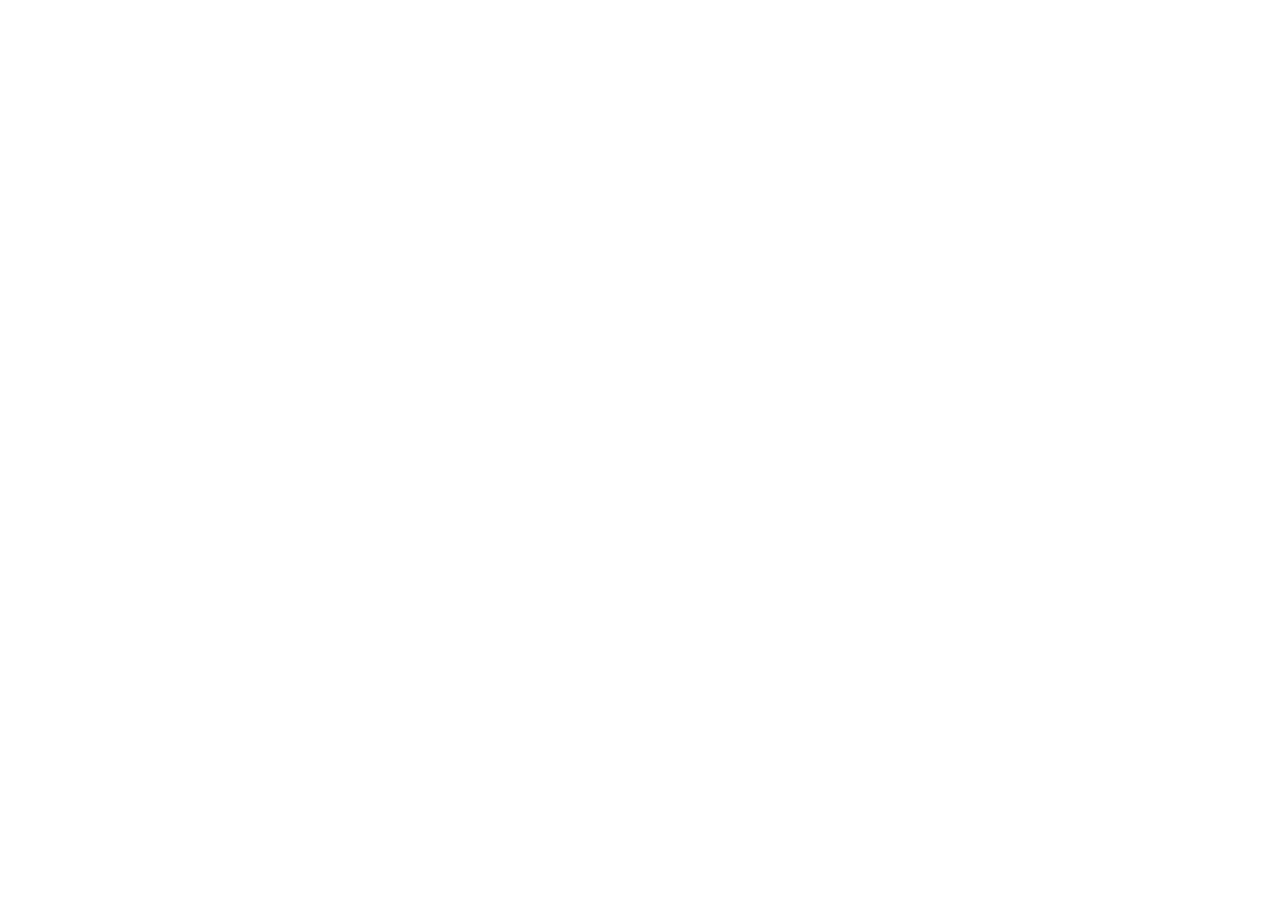
==== hackathon/intro/index.html @ 0f45e7de "Initial solar inspection application source" ====
<!doctype html><html lang="ko"><head><meta charset="utf-8"><meta name="viewport" content="width=device-width,initial-scale=1"><title>PV 점검·유지보수</title><link rel="stylesheet" href="assets/app.css"><link rel="stylesheet" href="assets/integration.css">
<script defer src="assets/data.js"></script><script defer src="assets/demo-sites.js"></script><script defer src="assets/ui.js"></script><script defer src="assets/sim.js"></script><script defer src="assets/map.js"></script><script defer src="assets/home.js"></script><script defer src="assets/drone.js"></script><script defer src="assets/panels.js"></script><script defer src="assets/schedule.js"></script><script defer src="assets/work.js"></script><script defer src="assets/sup.js"></script><script defer src="assets/app.js"></script><script defer src="assets/real.js"></script><script defer src="assets/real-map.js"></script><script defer src="assets/real-panels.js"></script><script defer src="assets/fleet.js"></script></head><body><div class="app" id="app" data-nav="full"><aside class="nav" aria-label="주 메뉴"></aside><header class="top"></header><main class="main" id="main"></main></div></body></html>
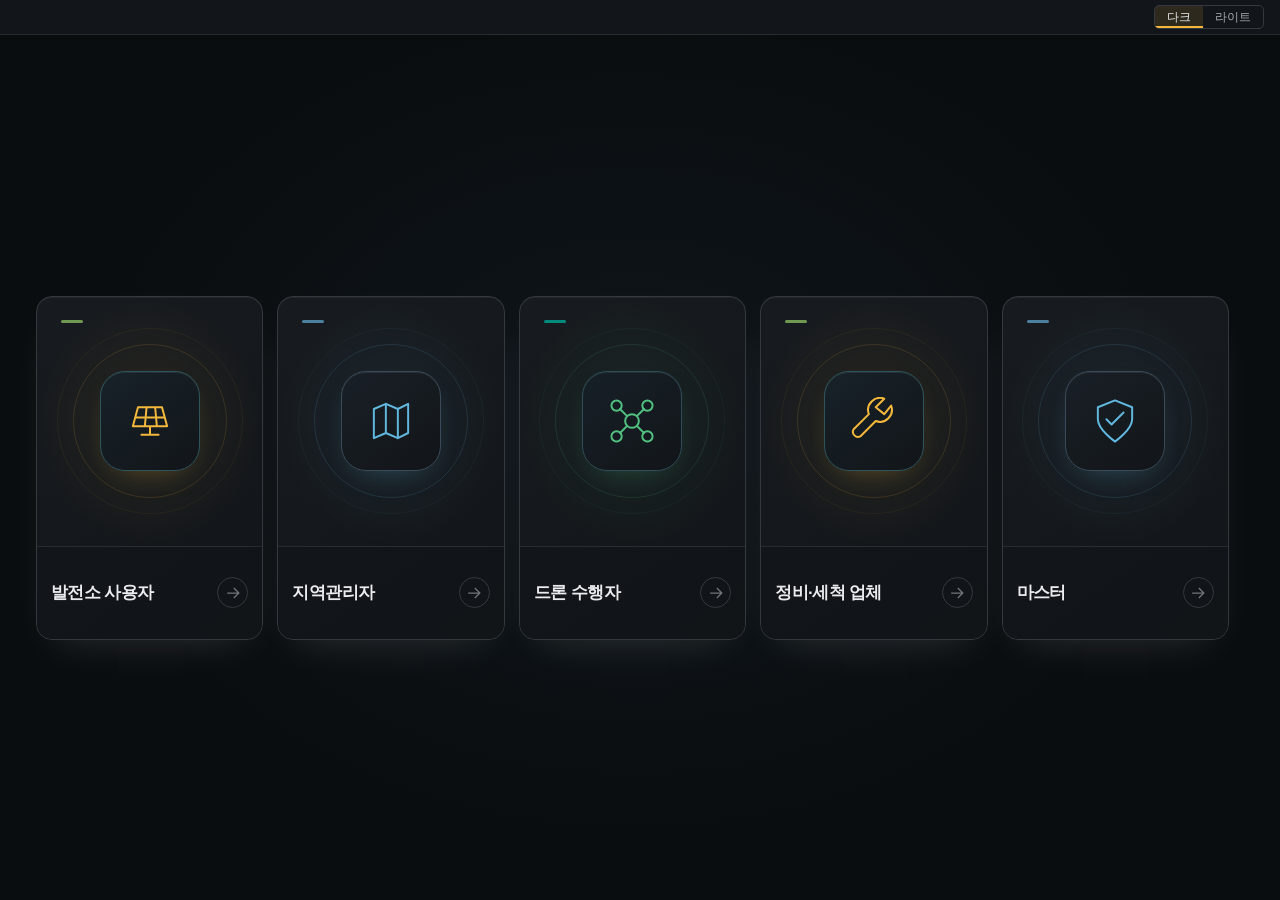
==== commit 3753f6e6: "Replace monitoring UI and implement single-site drone inspection workflow" ====
--- a/hackathon/intro/index.html
+++ b/hackathon/intro/index.html
@@ -1,2 +1,2223 @@
-<!doctype html><html lang="ko"><head><meta charset="utf-8"><meta name="viewport" content="width=device-width,initial-scale=1"><title>PV 점검·유지보수</title><link rel="stylesheet" href="assets/app.css"><link rel="stylesheet" href="assets/integration.css">
-<script defer src="assets/data.js"></script><script defer src="assets/demo-sites.js"></script><script defer src="assets/ui.js"></script><script defer src="assets/sim.js"></script><script defer src="assets/map.js"></script><script defer src="assets/home.js"></script><script defer src="assets/drone.js"></script><script defer src="assets/panels.js"></script><script defer src="assets/schedule.js"></script><script defer src="assets/work.js"></script><script defer src="assets/sup.js"></script><script defer src="assets/app.js"></script><script defer src="assets/real.js"></script><script defer src="assets/real-map.js"></script><script defer src="assets/real-panels.js"></script><script defer src="assets/fleet.js"></script></head><body><div class="app" id="app" data-nav="full"><aside class="nav" aria-label="주 메뉴"></aside><header class="top"></header><main class="main" id="main"></main></div></body></html>
+<!doctype html><html lang="ko"><head><meta charset="utf-8"><meta name="viewport" content="width=device-width,initial-scale=1"><title>AX 발전소 · 통합 발전 모니터링</title><style>:root, [data-theme="dark"] {
+  --bg: oklch(0.155 0.008 250);
+  --panel: oklch(0.195 0.009 250);
+  --panel2: oklch(0.235 0.01 250);
+  --line: oklch(0.29 0.01 250);
+  --line2: oklch(0.34 0.012 250);
+  --tx: oklch(0.94 0.004 250);
+  --tx2: oklch(0.74 0.008 250);
+  --tx3: oklch(0.56 0.01 250);
+  --solar: oklch(0.82 0.15 82);
+  --fc: oklch(0.74 0.1 230);
+  --irr: oklch(0.72 0.13 40);
+  --ok: oklch(0.73 0.14 155);
+  --warn: oklch(0.75 0.15 60);
+  --crit: oklch(0.65 0.21 25);
+  --minor: oklch(0.8 0.12 100);
+  --comm: oklch(0.68 0.13 300);
+  --sel: oklch(0.82 0.15 82 / 0.12);
+  --future: oklch(1 0 0 / 0.025);
+}
+[data-theme="light"] {
+  --bg: oklch(0.955 0.004 250);
+  --panel: oklch(0.995 0.002 250);
+  --panel2: oklch(0.955 0.005 250);
+  --line: oklch(0.9 0.006 250);
+  --line2: oklch(0.84 0.008 250);
+  --tx: oklch(0.22 0.01 250);
+  --tx2: oklch(0.42 0.012 250);
+  --tx3: oklch(0.58 0.012 250);
+  --solar: oklch(0.7 0.16 70);
+  --fc: oklch(0.56 0.12 240);
+  --irr: oklch(0.62 0.16 40);
+  --ok: oklch(0.6 0.14 155);
+  --warn: oklch(0.68 0.16 55);
+  --crit: oklch(0.57 0.21 25);
+  --minor: oklch(0.7 0.13 95);
+  --comm: oklch(0.55 0.15 300);
+  --sel: oklch(0.7 0.16 70 / 0.12);
+  --future: oklch(0 0 0 / 0.025);
+}
+* { box-sizing: border-box; margin: 0; padding: 0; }
+html, body { height: 100%; background: #000; overflow: hidden; }
+body { font-family: 'IBM Plex Sans KR', sans-serif; color: var(--tx); -webkit-font-smoothing: antialiased; }
+#root { width: 100vw; height: 100vh; position: relative; overflow: hidden; }
+.stage { width: 1920px; height: 1080px; background: var(--bg); color: var(--tx); transform-origin: center; position: absolute; left: 50%; top: 50%; display: flex; flex-direction: column; font-size: calc(13px * var(--text-scale, 1)); overflow: hidden; flex: none; }
+.num, .mono { font-family: 'IBM Plex Mono', monospace; font-variant-numeric: tabular-nums; letter-spacing: -0.01em; }
+small.u { font-size: 0.55em; color: var(--tx3); margin-left: 3px; font-family: 'IBM Plex Sans KR', sans-serif; font-weight: 500; letter-spacing: 0; }
+button { font: inherit; color: inherit; background: none; border: 0; cursor: pointer; }
+
+/* ── 상단바 ── */
+.top { height: 52px; flex: none; display: flex; align-items: center; gap: 0; padding: 0 20px; border-bottom: 1px solid var(--line); background: var(--panel); }
+.brand { display: flex; align-items: center; gap: 10px; padding-right: 22px; border-right: 1px solid var(--line); height: 100%; }
+.brand-mark { width: 22px; height: 22px; border-radius: 50%; background: var(--solar); position: relative; }
+.brand-mark::after { content: ''; position: absolute; inset: 6px; border-radius: 50%; background: var(--panel); }
+.brand b { font-size: calc(15px * var(--text-scale, 1)); font-weight: 700; letter-spacing: -0.01em; }
+.brand span { color: var(--tx3); font-size: calc(12px * var(--text-scale, 1)); }
+.nav { display: flex; height: 100%; margin-left: 8px; }
+.nav button { padding: 0 18px; height: 100%; color: var(--tx2); font-size: calc(14px * var(--text-scale, 1)); font-weight: 500; position: relative; display: flex; align-items: center; gap: 8px; }
+.nav button:hover { color: var(--tx); }
+.nav button.on { color: var(--tx); font-weight: 600; }
+.nav button.on::after { content: ''; position: absolute; left: 14px; right: 14px; bottom: -1px; height: 2px; background: var(--solar); }
+.nav .cnt { font-family: 'IBM Plex Mono', monospace; font-size: calc(11px * var(--text-scale, 1)); background: var(--crit); color: #fff; border-radius: 9px; padding: 0 6px; line-height: 17px; }
+.top-r { margin-left: auto; display: flex; align-items: center; gap: 22px; height: 100%; }
+.tstat { display: flex; flex-direction: column; line-height: 1.2; }
+.tstat label { font-size: calc(10.5px * var(--text-scale, 1)); color: var(--tx3); }
+.tstat b { font-size: calc(13px * var(--text-scale, 1)); font-weight: 600; }
+.clock { font-family: 'IBM Plex Mono', monospace; font-size: calc(22px * var(--text-scale, 1)); font-weight: 500; letter-spacing: 0; }
+.clock-d { font-size: calc(11px * var(--text-scale, 1)); color: var(--tx3); text-align: right; line-height: 1.2; }
+.live { display: flex; align-items: center; gap: 7px; font-size: calc(12px * var(--text-scale, 1)); color: var(--tx2); padding: 5px 10px; border: 1px solid var(--line); border-radius: 4px; }
+.vsep { width: 1px; align-self: stretch; background: var(--line); margin: 10px 0; }
+
+.dot { display: inline-block; width: 7px; height: 7px; border-radius: 50%; flex: none; }
+.dot.pulse { animation: pulse 1.6s infinite; }
+@keyframes pulse { 0% { box-shadow: 0 0 0 0 color-mix(in oklch, currentColor 0%, transparent), 0 0 0 0 var(--ok); } 70% { box-shadow: 0 0 0 6px transparent; } 100% { box-shadow: 0 0 0 0 transparent; } }
+
+/* ── 레이아웃 ── */
+.main { flex: 1; min-height: 0; padding: 12px; display: grid; gap: 12px; }
+.panel { background: var(--panel); border: 1px solid var(--line); border-radius: 6px; display: flex; flex-direction: column; min-height: 0; min-width: 0; }
+.ph { display: flex; align-items: center; gap: 10px; height: 38px; padding: 0 14px; border-bottom: 1px solid var(--line); flex: none; }
+.ph h3 { font-size: calc(13.5px * var(--text-scale, 1)); font-weight: 600; letter-spacing: -0.01em; white-space: nowrap; }
+.ph-sub { font-size: calc(11.5px * var(--text-scale, 1)); color: var(--tx3); white-space: nowrap; }
+.ph-r { margin-left: auto; display: flex; align-items: center; gap: 10px; font-size: calc(12px * var(--text-scale, 1)); color: var(--tx2); }
+.pb { flex: 1; min-height: 0; padding: 12px 14px; position: relative; }
+
+/* ── KPI ── */
+.kpis { display: grid; grid-template-columns: 1.55fr 1.3fr 1fr 1fr 1.25fr 1.25fr 1fr; background: var(--panel); border: 1px solid var(--line); border-radius: 6px; }
+.kpi { padding: 14px 18px 13px; border-right: 1px solid var(--line); display: flex; flex-direction: column; gap: 4px; min-width: 0; }
+.kpi:last-child { border-right: 0; }
+.kpi > label { font-size: calc(12px * var(--text-scale, 1)); color: var(--tx2); display: flex; align-items: center; gap: 6px; }
+.kpi > label em { font-style: normal; color: var(--tx3); font-size: calc(11px * var(--text-scale, 1)); margin-left: auto; }
+.kv { font-family: 'IBM Plex Mono', monospace; font-size: calc(30px * var(--text-scale, 1)); font-weight: 500; line-height: 1.15; letter-spacing: -0.02em; white-space: nowrap; }
+.kv.xl { font-size: calc(42px * var(--text-scale, 1)); color: var(--solar); }
+.kv small.u { font-size: calc(14px * var(--text-scale, 1)); }
+.ksub { font-size: calc(11.5px * var(--text-scale, 1)); color: var(--tx3); display: flex; gap: 12px; white-space: nowrap; }
+.ksub b { color: var(--tx2); font-weight: 500; font-family: 'IBM Plex Mono', monospace; }
+.up { color: var(--ok) !important; } .dn { color: var(--crit) !important; }
+.bar { background: var(--panel2); border-radius: 2px; overflow: hidden; width: 100%; }
+.bar i { display: block; height: 100%; border-radius: 2px; transition: width .6s; }
+.trio { display: grid; grid-template-columns: repeat(3, 1fr); gap: 10px; margin-top: 2px; }
+.trio div { display: flex; flex-direction: column; }
+.trio label { font-size: calc(11px * var(--text-scale, 1)); color: var(--tx3); }
+.trio b { font-family: 'IBM Plex Mono', monospace; font-size: calc(21px * var(--text-scale, 1)); font-weight: 500; }
+.trio b small { font-size: calc(11px * var(--text-scale, 1)); color: var(--tx3); margin-left: 2px; font-weight: 400; }
+
+/* ── 차트 ── */
+.chart { position: relative; width: 100%; height: 100%; }
+.chart svg { display: block; }
+.grid { stroke: var(--line); stroke-width: 1; stroke-dasharray: 2 3; }
+.axis { stroke: var(--line2); }
+.axl { fill: var(--tx3); font-size: calc(10.5px * var(--text-scale, 1)); font-family: 'IBM Plex Mono', monospace; }
+.future { fill: var(--future); }
+.nowline { stroke: var(--tx2); stroke-width: 1; stroke-dasharray: 3 2; }
+.nowtag { fill: var(--tx); rx: 2; }
+.nowtx { fill: var(--bg); font-size: calc(10px * var(--text-scale, 1)); font-family: 'IBM Plex Mono', monospace; font-weight: 600; }
+.cross { stroke: var(--tx3); stroke-width: 1; }
+.tip { position: absolute; pointer-events: none; background: var(--panel2); border: 1px solid var(--line2); border-radius: 4px; padding: 7px 10px; min-width: 160px; font-size: calc(11.5px * var(--text-scale, 1)); z-index: 5; box-shadow: 0 6px 18px oklch(0 0 0 / .25); }
+.tip-t { font-family: 'IBM Plex Mono', monospace; color: var(--tx2); margin-bottom: 4px; }
+.tip-r { display: flex; align-items: center; gap: 6px; line-height: 1.6; color: var(--tx2); }
+.tip-r i { width: 8px; height: 3px; border-radius: 1px; }
+.tip-r b { margin-left: auto; color: var(--tx); font-family: 'IBM Plex Mono', monospace; font-weight: 500; padding-left: 12px; }
+.legend { display: flex; gap: 14px; font-size: calc(11.5px * var(--text-scale, 1)); color: var(--tx2); }
+.legend span { display: flex; align-items: center; gap: 6px; white-space: nowrap; }
+.legend i { width: 12px; height: 3px; border-radius: 1px; border-top: 0 solid; }
+.legend i.dash { height: 0; border-top: 2px dashed; }
+.spark { display: block; }
+
+/* ── 테이블 ── */
+table.t { width: 100%; border-collapse: collapse; font-size: calc(12.5px * var(--text-scale, 1)); }
+.t th { text-align: left; font-weight: 500; color: var(--tx3); font-size: calc(11.5px * var(--text-scale, 1)); padding: 0 10px 8px; white-space: nowrap; border-bottom: 1px solid var(--line); position: sticky; top: 0; background: var(--panel); z-index: 1; }
+.t th.r, .t td.r { text-align: right; }
+.t td { padding: 0 10px; height: 38px; border-bottom: 1px solid var(--line); white-space: nowrap; }
+.t tbody tr { cursor: pointer; }
+.t tbody tr:hover td { background: var(--panel2); }
+.t tbody tr.sel td { background: var(--sel); }
+.t td.num, .t td .num { font-family: 'IBM Plex Mono', monospace; }
+.t th:first-child, .t td:first-child { padding-left: 0; }
+.t th:last-child, .t td:last-child { padding-right: 0; }
+.tag { display: inline-flex; align-items: center; gap: 6px; font-size: calc(12px * var(--text-scale, 1)); color: var(--c); font-weight: 500; }
+.sev { display: inline-block; font-size: calc(11px * var(--text-scale, 1)); font-weight: 600; padding: 1px 7px; border-radius: 3px; color: var(--c); background: color-mix(in oklch, var(--c) 16%, transparent); border: 1px solid color-mix(in oklch, var(--c) 40%, transparent); line-height: 16px; }
+.mini { font-size: calc(11px * var(--text-scale, 1)); color: var(--tx3); }
+.scroll { overflow: auto; }
+.scroll::-webkit-scrollbar { width: 8px; height: 8px; }
+.scroll::-webkit-scrollbar-thumb { background: var(--line2); border-radius: 4px; }
+.scroll::-webkit-scrollbar-track { background: transparent; }
+
+/* 인버터 매트릭스 */
+.invgrid { display: flex; flex-direction: column; gap: 9px; }
+.invrow { display: grid; grid-template-columns: 96px 1fr; align-items: center; gap: 10px; }
+.invrow > label { font-size: calc(12px * var(--text-scale, 1)); color: var(--tx2); white-space: nowrap; overflow: hidden; text-overflow: ellipsis; }
+.cells { display: flex; flex-wrap: wrap; gap: 3px; }
+.cell { width: 24px; height: 24px; border-radius: 3px; position: relative; display: grid; place-items: center; font-size: calc(9.5px * var(--text-scale, 1)); font-family: 'IBM Plex Mono', monospace; color: oklch(0.2 0.01 250 / .75); cursor: pointer; transition: transform .1s; }
+.cell:hover { transform: scale(1.12); z-index: 2; outline: 1.5px solid var(--tx); }
+.cell.ring { outline: 2px solid var(--tx); outline-offset: 1px; }
+
+/* 히트맵 */
+.heat { display: grid; gap: 2px; }
+.hc { border-radius: 2px; min-height: 0; cursor: default; }
+.hlab { line-height: 1; overflow: hidden; min-height: 0; font-size: calc(9.5px * var(--text-scale, 1)); color: var(--tx3); font-family: 'IBM Plex Mono', monospace; display: flex; align-items: center; }
+
+/* 알람 피드 */
+.feed { display: flex; flex-direction: column; }
+.fi { display: grid; grid-template-columns: 58px 44px 1fr; gap: 10px; align-items: start; padding: 9px 0; border-bottom: 1px solid var(--line); cursor: pointer; }
+.fi:hover { background: var(--panel2); }
+.fi .mono { color: var(--tx3); font-size: calc(11.5px * var(--text-scale, 1)); line-height: 18px; }
+.fi p { font-size: calc(12.5px * var(--text-scale, 1)); line-height: 18px; overflow: hidden; text-overflow: ellipsis; white-space: nowrap; }
+.fi p.s { font-size: calc(11px * var(--text-scale, 1)); color: var(--tx3); line-height: 15px; }
+.fi.new { animation: flash 2.5s ease-out; }
+@keyframes flash { 0%, 20% { background: color-mix(in oklch, var(--crit) 20%, transparent); } 100% { background: transparent; } }
+
+/* 세그먼트 / 칩 */
+.seg { display: inline-flex; border: 1px solid var(--line2); border-radius: 4px; overflow: hidden; }
+.seg button { padding: 4px 11px; font-size: calc(12px * var(--text-scale, 1)); color: var(--tx2); border-right: 1px solid var(--line2); white-space: nowrap; }
+.seg button:last-child { border-right: 0; }
+.seg button.on { background: var(--panel2); color: var(--tx); font-weight: 600; }
+.chip { display: inline-flex; align-items: center; gap: 6px; padding: 5px 11px; border: 1px solid var(--line2); border-radius: 4px; font-size: calc(12.5px * var(--text-scale, 1)); color: var(--tx2); white-space: nowrap; }
+.chip.on { border-color: var(--solar); color: var(--tx); background: var(--sel); }
+.chip b { font-family: 'IBM Plex Mono', monospace; font-weight: 500; }
+.btn { padding: 7px 14px; border-radius: 4px; border: 1px solid var(--line2); font-size: calc(12.5px * var(--text-scale, 1)); font-weight: 500; }
+.btn:hover { background: var(--panel2); }
+.btn.pri { background: var(--solar); border-color: var(--solar); color: oklch(0.2 0.02 80); font-weight: 600; }
+.btn.pri:hover { filter: brightness(1.05); }
+.btn:disabled { opacity: .4; cursor: default; }
+
+/* 사이트 탭 (상세) */
+.sitetabs { display: grid; grid-template-columns: repeat(6, 1fr); gap: 0; background: var(--panel); border: 1px solid var(--line); border-radius: 6px; overflow: hidden; }
+.stab { padding: 11px 16px; text-align: left; border-right: 1px solid var(--line); display: flex; flex-direction: column; gap: 3px; position: relative; }
+.stab:last-child { border-right: 0; }
+.stab:hover { background: var(--panel2); }
+.stab.on { background: var(--sel); }
+.stab.on::before { content: ''; position: absolute; left: 0; right: 0; top: 0; height: 2px; background: var(--solar); }
+.stab .nm { font-size: calc(14px * var(--text-scale, 1)); font-weight: 600; display: flex; align-items: center; gap: 7px; }
+.stab .meta { font-size: calc(11.5px * var(--text-scale, 1)); color: var(--tx3); display: flex; justify-content: space-between; }
+.stab .meta b { font-family: 'IBM Plex Mono', monospace; color: var(--tx); font-weight: 500; font-size: calc(13px * var(--text-scale, 1)); }
+
+.kv-list { display: grid; grid-template-columns: auto 1fr; column-gap: 14px; row-gap: 7px; font-size: calc(12.5px * var(--text-scale, 1)); }
+.kv-list dt { color: var(--tx3); }
+.kv-list dd { text-align: right; font-family: 'IBM Plex Mono', monospace; }
+.statbox { display: grid; gap: 1px; background: var(--line); border: 1px solid var(--line); border-radius: 4px; overflow: hidden; }
+.statbox > div { background: var(--panel); padding: 9px 12px; display: flex; flex-direction: column; gap: 2px; }
+.statbox label { font-size: calc(11px * var(--text-scale, 1)); color: var(--tx3); }
+.statbox b { font-family: 'IBM Plex Mono', monospace; font-size: calc(18px * var(--text-scale, 1)); font-weight: 500; }
+.statbox b small { font-size: calc(11px * var(--text-scale, 1)); color: var(--tx3); margin-left: 3px; font-weight: 400; font-family: 'IBM Plex Sans KR'; }
+
+.empty { color: var(--tx3); font-size: calc(12.5px * var(--text-scale, 1)); display: grid; place-items: center; height: 100%; }
+input.search { background: var(--panel2); border: 1px solid var(--line2); border-radius: 4px; padding: 6px 10px; font: inherit; font-size: calc(12.5px * var(--text-scale, 1)); color: var(--tx); width: 220px; outline: none; }
+input.search:focus { border-color: var(--solar); }
+.toast { position: absolute; right: 16px; top: 62px; z-index: 50; background: var(--panel2); border: 1px solid var(--crit); border-left-width: 1px; border-radius: 5px; padding: 10px 14px; display: flex; gap: 12px; align-items: center; box-shadow: 0 10px 30px oklch(0 0 0 / .35); animation: tin .3s ease-out; max-width: 520px; cursor: pointer; }
+@keyframes tin { from { transform: translateY(-8px); opacity: 0; } }
+
+/* ── 사용자 선택 ── */
+.rs-list { display: flex; flex-direction: column; gap: 8px; min-height: 0; }
+.rs-card { display: grid; grid-template-columns: 44px 1fr auto 72px 84px 16px; align-items: center; gap: 16px; padding: 10px 20px; background: var(--panel); border: 1px solid var(--line); border-radius: 6px; text-align: left; position: relative; flex: 1; max-height: 104px; min-height: 0; }
+.rs-card:hover { border-color: var(--line2); background: color-mix(in oklch, var(--panel) 70%, var(--panel2)); }
+.rs-card.on { border-color: var(--solar); background: var(--sel); }
+.rs-card.on::before { content: ''; position: absolute; left: -1px; top: -1px; bottom: -1px; width: 3px; background: var(--solar); border-radius: 6px 0 0 6px; }
+.rs-av { width: 44px; height: 44px; border-radius: 50%; display: grid; place-items: center; background: var(--panel2); border: 1px solid var(--line2); font-weight: 600; font-size: calc(16px * var(--text-scale, 1)); color: var(--tx2); flex: none; }
+.rs-card.on .rs-av { background: var(--solar); border-color: var(--solar); color: oklch(0.2 0.02 80); }
+.rs-av.lg { width: 52px; height: 52px; font-size: calc(19px * var(--text-scale, 1)); background: var(--solar); border-color: var(--solar); color: oklch(0.2 0.02 80); }
+.rs-av.sm { width: 28px; height: 28px; font-size: calc(12px * var(--text-scale, 1)); }
+.rs-id { display: flex; flex-direction: column; gap: 4px; min-width: 0; }
+.rs-id b { font-size: calc(16px * var(--text-scale, 1)); font-weight: 600; letter-spacing: -0.01em; }
+.rs-id span { font-size: calc(12.5px * var(--text-scale, 1)); color: var(--tx3); white-space: nowrap; overflow: hidden; text-overflow: ellipsis; }
+.rs-pages { display: flex; gap: 4px; }
+.rs-pages i { font-style: normal; font-size: calc(11.5px * var(--text-scale, 1)); padding: 3px 8px; border-radius: 3px; border: 1px dashed var(--line2); color: var(--tx3); opacity: .55; white-space: nowrap; }
+.rs-pages i.on { border-style: solid; border-color: var(--line2); color: var(--tx); opacity: 1; background: var(--panel2); }
+.rs-num { display: flex; flex-direction: column; align-items: flex-end; gap: 2px; }
+.rs-num label { font-size: calc(11px * var(--text-scale, 1)); color: var(--tx3); }
+.rs-num b { font-family: 'IBM Plex Mono', monospace; font-size: calc(18px * var(--text-scale, 1)); font-weight: 500; white-space: nowrap; }
+.rs-num b small { font-size: calc(11px * var(--text-scale, 1)); color: var(--tx3); margin-left: 2px; font-weight: 400; font-family: 'IBM Plex Sans KR'; }
+.rs-chev { color: var(--tx3); font-size: calc(22px * var(--text-scale, 1)); line-height: 1; }
+.rs-card.on .rs-chev { color: var(--solar); }
+.rs-detail { min-height: 0; }
+.rs-h { font-size: calc(12px * var(--text-scale, 1)); color: var(--tx2); font-weight: 600; margin-bottom: 10px; display: flex; gap: 8px; align-items: center; }
+.rs-h .mono { color: var(--tx3); font-weight: 400; }
+.rs-sites { display: grid; grid-template-columns: repeat(3, 1fr); gap: 6px; }
+.rs-site { display: flex; justify-content: space-between; align-items: center; padding: 8px 12px; border: 1px dashed var(--line2); border-radius: 4px; font-size: calc(12.5px * var(--text-scale, 1)); color: var(--tx3); opacity: .5; }
+.rs-site.on { border-style: solid; border-color: var(--line2); color: var(--tx); opacity: 1; background: var(--panel2); }
+.rs-site b { font-weight: 500; }
+.rs-site .mono { font-size: calc(11.5px * var(--text-scale, 1)); color: var(--tx3); }
+.rs-pagelist { display: flex; flex-direction: column; gap: 8px; }
+.rs-page { display: grid; grid-template-columns: 18px 26px 1fr auto; align-items: center; gap: 12px; padding: 13px 16px; border: 1px solid var(--line2); border-radius: 5px; text-align: left; }
+.rs-page:hover:not(:disabled) { background: var(--panel2); }
+.rs-page b { font-size: calc(14px * var(--text-scale, 1)); font-weight: 600; }
+.rs-page > span > span { font-size: calc(12px * var(--text-scale, 1)); color: var(--tx3); }
+.rs-page .rs-no { font-size: calc(12px * var(--text-scale, 1)); color: var(--tx3); }
+.rs-page .rs-state { font-size: calc(11.5px * var(--text-scale, 1)); color: var(--tx3); }
+.rs-page:disabled { opacity: .4; cursor: not-allowed; border-style: dashed; }
+.rs-page.on { border-color: var(--solar); background: var(--sel); }
+.rs-page.on .rs-state { color: var(--solar); font-weight: 600; }
+.rs-radio { width: 16px; height: 16px; border-radius: 50%; border: 1.5px solid var(--line2); position: relative; }
+.rs-page.on .rs-radio { border-color: var(--solar); }
+.rs-page.on .rs-radio::after { content: ''; position: absolute; inset: 3px; border-radius: 50%; background: var(--solar); }
+.who { display: flex; align-items: center; gap: 10px; padding: 5px 10px 5px 6px; border: 1px solid var(--line); border-radius: 5px; text-align: left; }
+.who:hover { background: var(--panel2); border-color: var(--line2); }
+.who-t { display: flex; flex-direction: column; line-height: 1.25; }
+.who-t b { font-size: calc(12.5px * var(--text-scale, 1)); font-weight: 600; white-space: nowrap; }
+.who-t span { font-size: calc(11px * var(--text-scale, 1)); color: var(--tx3); white-space: nowrap; }
+.who-x { font-size: calc(11px * var(--text-scale, 1)); color: var(--tx2); border-left: 1px solid var(--line); padding-left: 10px; margin-left: 2px; }
+
+.gapzone { fill: color-mix(in oklch, var(--warn) 10%, transparent); stroke: color-mix(in oklch, var(--warn) 50%, transparent); stroke-dasharray: 3 3; }
+.gaptx { fill: var(--warn); font-size: calc(10px * var(--text-scale, 1)); font-weight: 600; }
+.srcline { display: flex; align-items: center; gap: 7px; font-size: calc(11px * var(--text-scale, 1)); color: var(--tx3); white-space: nowrap; }
+.srcline b { color: var(--tx2); font-weight: 500; font-family: 'IBM Plex Mono', monospace; }
+.srcdot { width: 6px; height: 6px; border-radius: 1px; background: var(--comm); flex: none; }
+.simbadge { display: flex; align-items: center; gap: 8px; font-size: calc(12px * var(--text-scale, 1)); color: var(--tx2); padding: 5px 10px; border: 1px solid color-mix(in oklch, var(--comm) 50%, var(--line)); border-radius: 4px; background: color-mix(in oklch, var(--comm) 8%, transparent); }
+.simbadge b { color: var(--comm); font-weight: 600; }
+.newchip { display: flex; align-items: center; gap: 7px; font-size: calc(12px * var(--text-scale, 1)); font-weight: 600; padding: 6px 11px; border-radius: 4px; border: 1px solid var(--solar); color: var(--tx); background: var(--sel); }
+.newchip:hover { filter: brightness(1.08); }
+.gaptag { display: inline-flex; align-items: center; gap: 4px; font-size: calc(11px * var(--text-scale, 1)); font-weight: 600; color: var(--warn); border: 1px dashed var(--warn); border-radius: 3px; padding: 0 6px; line-height: 16px; margin-left: 6px; }
+/* 하단 행동 바 */
+.actbar { height: 52px; flex: none; display: flex; align-items: center; gap: 12px; padding: 0 16px; border-top: 1px solid var(--line); background: var(--panel); border-radius: 0 0 6px 6px; }
+.actbar .sel-t { font-size: calc(12.5px * var(--text-scale, 1)); color: var(--tx2); white-space: nowrap; overflow: hidden; text-overflow: ellipsis; min-width: 0; }
+.actbar .sel-t b { color: var(--tx); font-weight: 600; }
+/* 요약 띠 */
+.band { display: grid; background: var(--panel); border: 1px solid var(--line); border-radius: 6px; overflow: hidden; }
+.band button { padding: 12px 18px; text-align: left; border-right: 1px solid var(--line); display: flex; flex-direction: column; gap: 3px; position: relative; }
+.band button:last-child { border-right: 0; }
+.band button:hover { background: var(--panel2); }
+.band button.on { background: var(--sel); }
+.band button.on::after { content: ''; position: absolute; left: 0; right: 0; bottom: 0; height: 2px; background: var(--solar); }
+.band label { font-size: calc(12px * var(--text-scale, 1)); color: var(--tx2); cursor: pointer; }
+.band b { font-family: 'IBM Plex Mono', monospace; font-size: calc(26px * var(--text-scale, 1)); font-weight: 500; }
+.band b small { font-size: calc(12px * var(--text-scale, 1)); color: var(--tx3); margin-left: 3px; font-family: 'IBM Plex Sans KR'; font-weight: 400; }
+.stagepill { display: inline-block; font-size: calc(11.5px * var(--text-scale, 1)); padding: 1px 8px; border-radius: 3px; border: 1px solid var(--line2); color: var(--tx2); background: var(--panel2); white-space: nowrap; }
+.over { color: var(--crit); font-weight: 600; }
+.chg { display: grid; grid-template-columns: 82px 1fr; gap: 10px; font-size: calc(12.5px * var(--text-scale, 1)); padding: 7px 0; border-bottom: 1px solid var(--line); color: var(--tx2); }
+.chg .mono { color: var(--tx3); font-size: calc(11.5px * var(--text-scale, 1)); }
+.flowline { display: flex; align-items: center; gap: 0; font-size: calc(11.5px * var(--text-scale, 1)); }
+.flowline span { padding: 4px 10px; border: 1px solid var(--line2); color: var(--tx3); background: var(--panel); white-space: nowrap; }
+.flowline span + span { border-left: 0; }
+.flowline span:first-child { border-radius: 4px 0 0 4px; } .flowline span:last-child { border-radius: 0 4px 4px 0; }
+.flowline span.done { color: var(--tx2); background: var(--panel2); }
+.flowline span.cur { color: var(--tx); background: var(--sel); border-color: var(--solar); font-weight: 600; }
+.demo-note { font-size: calc(11.5px * var(--text-scale, 1)); color: var(--comm); border: 1px solid color-mix(in oklch, var(--comm) 45%, transparent); background: color-mix(in oklch, var(--comm) 8%, transparent); border-radius: 4px; padding: 4px 10px; }
+
+/* ── 업무 화면 공통 ── */
+.page { flex: 1; min-width: 0; min-height: 0; display: flex; flex-direction: column; padding: 12px; gap: 12px; }
+.pgrid { flex: 1; min-height: 0; display: grid; gap: 12px; }
+.tbar { height: 48px; flex: none; display: flex; align-items: center; gap: 12px; padding: 0 4px; }
+.tbar h1 { font-size: calc(19px * var(--text-scale, 1)); font-weight: 600; letter-spacing: -0.01em; white-space: nowrap; }
+.tbar-m { font-size: calc(12.5px * var(--text-scale, 1)); color: var(--tx3); white-space: nowrap; }
+.tbar-r { margin-left: auto; display: flex; align-items: center; gap: 8px; }
+.crumb { font-size: calc(13px * var(--text-scale, 1)); color: var(--tx2); padding: 4px 8px; border-radius: 4px; border: 1px solid var(--line2); }
+.crumb:hover { background: var(--panel2); color: var(--tx); }
+.subnav { display: flex; gap: 0; border: 1px solid var(--line); border-radius: 6px; background: var(--panel); overflow: hidden; flex: none; }
+.subnav button { padding: 10px 20px; font-size: calc(13.5px * var(--text-scale, 1)); color: var(--tx2); border-right: 1px solid var(--line); position: relative; display: flex; align-items: center; gap: 8px; }
+.subnav button.on { color: var(--tx); font-weight: 600; background: var(--sel); }
+.subnav button.on::after { content: ''; position: absolute; left: 0; right: 0; bottom: 0; height: 2px; background: var(--solar); }
+.subnav .sn-r { margin-left: auto; display: flex; align-items: center; gap: 12px; padding: 0 14px; }
+.tabs { display: flex; align-items: stretch; border-bottom: 1px solid var(--line); flex: none; padding: 0 14px; height: 40px; }
+.tabs > button { padding: 0 14px; font-size: calc(13px * var(--text-scale, 1)); color: var(--tx2); position: relative; display: flex; align-items: center; gap: 6px; }
+.tabs > button.on { color: var(--tx); font-weight: 600; }
+.tabs > button.on::after { content: ''; position: absolute; left: 8px; right: 8px; bottom: -1px; height: 2px; background: var(--solar); }
+.tabn { font-size: calc(11px * var(--text-scale, 1)); color: var(--tx3); }
+.steps { display: grid; grid-auto-flow: column; grid-auto-columns: 1fr; gap: 0; border: 1px solid var(--line); border-radius: 6px; overflow: hidden; background: var(--panel); flex: none; }
+.step { display: flex; align-items: center; gap: 10px; padding: 11px 16px; font-size: calc(13px * var(--text-scale, 1)); color: var(--tx3); border-right: 1px solid var(--line); text-align: left; }
+.step:last-child { border-right: 0; }
+.step .mono { width: 22px; height: 22px; border-radius: 50%; display: grid; place-items: center; border: 1px solid var(--line2); font-size: calc(11px * var(--text-scale, 1)); flex: none; }
+.step.done { color: var(--tx2); }
+.step.done .mono { background: var(--panel2); color: var(--ok); border-color: var(--ok); }
+.step.cur { color: var(--tx); font-weight: 600; background: var(--sel); box-shadow: inset 0 -2px 0 var(--solar); }
+.step.cur .mono { background: var(--solar); border-color: var(--solar); color: oklch(0.2 0.02 80); }
+.step:disabled { cursor: default; }
+.pager { display: flex; align-items: center; gap: 8px; }
+.pager .btn { padding: 2px 9px; }
+.imgslot { border: 1px solid var(--line2); border-radius: 4px; display: flex; flex-direction: column; align-items: center; justify-content: center; gap: 4px; color: var(--tx3); font-size: calc(11.5px * var(--text-scale, 1)); background: repeating-linear-gradient(135deg, var(--panel2) 0 8px, var(--panel) 8px 16px); }
+.fld { display: flex; flex-direction: column; gap: 5px; font-size: calc(12.5px * var(--text-scale, 1)); }
+.fld-l { color: var(--tx2); font-weight: 500; }
+.fld-l em { color: var(--crit); font-style: normal; }
+.fld-e { color: var(--crit); font-size: calc(11.5px * var(--text-scale, 1)); }
+.fld-h { color: var(--tx3); font-size: calc(11.5px * var(--text-scale, 1)); }
+.inp, select.inp, textarea.inp { background: var(--panel2); border: 1px solid var(--line2); border-radius: 4px; padding: 7px 10px; font: inherit; font-size: calc(13px * var(--text-scale, 1)); color: var(--tx); outline: none; width: 100%; }
+.inp:focus { border-color: var(--solar); }
+textarea.inp { resize: vertical; min-height: 64px; line-height: 1.5; }
+.note { font-size: calc(12px * var(--text-scale, 1)); padding: 7px 11px; border-radius: 4px; border: 1px solid; line-height: 1.5; }
+.note-warn { color: var(--warn); border-color: color-mix(in oklch, var(--warn) 45%, transparent); background: color-mix(in oklch, var(--warn) 8%, transparent); }
+.note-crit { color: var(--crit); border-color: color-mix(in oklch, var(--crit) 45%, transparent); background: color-mix(in oklch, var(--crit) 8%, transparent); }
+.note-info { color: var(--tx2); border-color: var(--line2); background: var(--panel2); }
+.src { font-size: calc(10.5px * var(--text-scale, 1)); padding: 1px 6px; border-radius: 3px; border: 1px solid color-mix(in oklch, var(--comm) 45%, transparent); color: var(--comm); white-space: nowrap; }
+.judg { display: inline-flex; align-items: center; gap: 5px; font-size: calc(12px * var(--text-scale, 1)); font-weight: 500; color: var(--c); white-space: nowrap; }
+.judg-und { padding: 0 5px; border-radius: 3px; background: repeating-linear-gradient(135deg, transparent 0 3px, color-mix(in oklch, var(--tx3) 25%, transparent) 3px 4px); }
+.mdl-bg { position: absolute; inset: 0; background: oklch(0 0 0 / .45); z-index: 80; display: grid; place-items: center; }
+.mdl { background: var(--panel); border: 1px solid var(--line2); border-radius: 8px; box-shadow: 0 20px 60px oklch(0 0 0 / .4); display: flex; flex-direction: column; max-height: 860px; }
+.mdl-b { padding: 18px 20px; display: flex; flex-direction: column; gap: 14px; overflow: auto; }
+.mdl-f { display: flex; justify-content: flex-end; gap: 8px; padding: 12px 20px; border-top: 1px solid var(--line); }
+.bell { position: relative; width: 36px; height: 36px; border: 1px solid var(--line); border-radius: 5px; display: grid; place-items: center; color: var(--tx2); }
+.bell:hover { background: var(--panel2); }
+.bell .cnt { position: absolute; top: -6px; right: -7px; font-family: 'IBM Plex Mono', monospace; font-size: calc(10.5px * var(--text-scale, 1)); background: var(--crit); color: #fff; border-radius: 9px; padding: 0 5px; line-height: 16px; }
+.ctxsel { display: flex; flex-direction: column; line-height: 1.2; }
+.ctxsel label { font-size: calc(10.5px * var(--text-scale, 1)); color: var(--tx3); }
+.ctxsel select { background: transparent; border: 1px solid var(--line2); border-radius: 4px; color: var(--tx); font: inherit; font-size: calc(13px * var(--text-scale, 1)); font-weight: 600; padding: 3px 6px; margin-top: 2px; }
+.ctxsel select option { background: var(--panel); }
+.nav .navsim { color: var(--tx3); font-size: calc(12.5px * var(--text-scale, 1)); }
+.pmap { display: grid; gap: 14px; align-content: start; }
+.pzone { display: flex; flex-direction: column; gap: 4px; }
+.pzone > span { font-size: calc(11px * var(--text-scale, 1)); color: var(--tx3); font-family: 'IBM Plex Mono', monospace; }
+.pcells { display: grid; gap: 3px; }
+.pc { height: 30px; border-radius: 3px; border: 1px solid var(--line2); background: var(--panel2); font-size: calc(9.5px * var(--text-scale, 1)); font-family: 'IBM Plex Mono', monospace; color: var(--tx3); position: relative; display: grid; place-items: center; cursor: pointer; }
+.pc:hover { border-color: var(--tx2); }
+.pc.soil { background: color-mix(in oklch, var(--warn) 22%, var(--panel2)); border-color: var(--warn); color: var(--warn); }
+.pc.dmg { background: color-mix(in oklch, var(--crit) 22%, var(--panel2)); border-color: var(--crit); color: var(--crit); }
+.pc.und { background: repeating-linear-gradient(135deg, var(--panel2) 0 3px, var(--line2) 3px 4.5px); }
+.pc.sel { outline: 2px solid var(--solar); outline-offset: 1px; z-index: 2; }
+.pc.chk::after { content: '✓'; position: absolute; top: -1px; right: 2px; font-size: calc(9px * var(--text-scale, 1)); color: var(--solar); font-weight: 700; }
+.pc.rev::before { content: ''; position: absolute; left: 2px; top: 2px; width: 5px; height: 5px; border-radius: 50%; background: var(--fc); }
+.pc.route { box-shadow: inset 0 0 0 1px var(--fc); }
+.pc .ord { position: absolute; bottom: 1px; left: 3px; font-size: calc(8.5px * var(--text-scale, 1)); color: var(--fc); }
+.meter { display: flex; height: 8px; border-radius: 2px; overflow: hidden; background: var(--panel2); }
+.meter i { display: block; height: 100%; }
+.gauge { display: grid; grid-template-columns: repeat(3, 1fr); gap: 3px; }
+.gauge span { height: 10px; border-radius: 2px; background: var(--panel2); }
+.gauge span.on { background: var(--c); }
+.cal { display: grid; grid-template-columns: 56px repeat(7, 1fr); gap: 2px; font-size: calc(11px * var(--text-scale, 1)); }
+.cal .ch { text-align: center; color: var(--tx2); padding: 4px 0; font-weight: 500; }
+.cal .ct { color: var(--tx3); font-family: 'IBM Plex Mono', monospace; text-align: right; padding-right: 6px; line-height: 28px; }
+.cal .cc { height: 28px; border-radius: 2px; background: radial-gradient(circle, var(--line2) 1px, transparent 1.3px) 0 0 / 6px 6px; border: 1px solid transparent; }
+.cal .cc.av { background: color-mix(in oklch, var(--fc) 20%, var(--panel2)); cursor: pointer; border-color: color-mix(in oklch, var(--fc) 40%, transparent); }
+.cal .cc.av:hover { border-color: var(--fc); }
+.cal .cc.bk { background: var(--panel2); }
+.cal .cc.pick { background: var(--solar); border-color: var(--solar); }
+.evlog { font-family: 'IBM Plex Mono', monospace; font-size: calc(11.5px * var(--text-scale, 1)); }
+.evlog div { display: grid; grid-template-columns: 62px 70px 170px 1fr; gap: 10px; padding: 5px 0; border-bottom: 1px solid var(--line); color: var(--tx2); }
+.evlog div.ign { text-decoration: line-through; color: var(--tx3); }
+.chkbox { width: 15px; height: 15px; accent-color: var(--solar); }
+
+/* 업무 화면 보강 */
+.page .main { padding: 0; }
+.nav button { padding: 0 12px; font-size: 13.5px; white-space: nowrap; }
+.nav button.on::after { left: 9px; right: 9px; }
+.top-r { gap: 16px; }
+.flash { position: absolute; left: 50%; bottom: 24px; transform: translateX(-50%); z-index: 90; background: var(--panel2); border: 1px solid var(--line2); border-radius: 6px; padding: 10px 16px; font-size: 13px; box-shadow: 0 10px 30px oklch(0 0 0 / .35); display: flex; align-items: center; animation: tin .25s ease-out; }
+.cnt2 { font-family: 'IBM Plex Mono', monospace; font-size: 11px; background: var(--crit); color: #fff; border-radius: 9px; padding: 0 6px; line-height: 17px; }
+.empty { display: flex; align-items: center; justify-content: center; }
+.rs-pagelist { overflow: auto; }
+.access-home { flex: 1; min-width: 0; display: flex; align-items: center; justify-content: center; padding: 88px 100px; background: radial-gradient(ellipse at 50% 45%, color-mix(in oklch, var(--fc) 5%, transparent), transparent 62%); }
+.access-shell { width: 100%; max-width: 1560px; }
+.access-grid { display: grid; grid-template-columns: repeat(5, minmax(0, 1fr)); gap: 22px; }
+.access-grid .access-card { max-height: none; flex: none; }
+.access-grid .access-card { --accent: var(--fc); position: relative; isolation: isolate; display: flex; flex-direction: column; align-items: stretch; min-width: 0; height: 344px; padding: 0; overflow: hidden; border: 1px solid var(--line2); border-radius: 16px; background: linear-gradient(145deg, color-mix(in oklch, var(--panel2) 65%, var(--panel)), var(--panel)); color: var(--tx); text-align: left; cursor: pointer; gap: 0; box-shadow: 0 18px 40px -20px color-mix(in oklch, var(--tx) 16%, transparent), inset 0 1px 0 color-mix(in oklch, var(--tx) 6%, transparent); transition: border-color .22s ease, box-shadow .22s ease, transform .22s ease; }
+.access-card:nth-child(1) { --accent: var(--solar); }
+.access-card:nth-child(2) { --accent: var(--fc); }
+.access-card:nth-child(3) { --accent: var(--ok); }
+.access-card:nth-child(4) { --accent: var(--solar); }
+.access-card:nth-child(5) { --accent: var(--fc); }
+.access-grid .access-card:hover { border-color: color-mix(in oklch, var(--accent) 65%, var(--line2)); transform: translateY(-7px); box-shadow: 0 24px 46px -20px color-mix(in oklch, var(--accent) 23%, transparent); }
+.access-grid .access-card:focus-visible { outline: 2px solid var(--accent); outline-offset: 6px; }
+.access-card-top { position: relative; flex: 1; display: flex; align-items: center; justify-content: center; overflow: hidden; background: radial-gradient(ellipse at 50% 50%, color-mix(in oklch, var(--accent) 9%, transparent), transparent 70%); }
+.access-card-top::before { content: ''; position: absolute; inset: 24px; opacity: .32; background-image: linear-gradient(var(--line) 1px, transparent 1px), linear-gradient(90deg, var(--line) 1px, transparent 1px); background-size: 24px 24px; mask-image: radial-gradient(ellipse, black 12%, transparent 70%); }
+.access-orbit { position: absolute; width: 154px; height: 154px; border: 1px solid color-mix(in oklch, var(--accent) 14%, transparent); border-radius: 50%; }
+.access-orbit::after { content: ''; position: absolute; inset: -17px; border-radius: 50%; border: 1px solid color-mix(in oklch, var(--accent) 6%, transparent); }
+.access-icon { position: relative; display: flex; align-items: center; justify-content: center; width: 100px; height: 100px; border-radius: 25px; color: var(--accent); background: linear-gradient(145deg, color-mix(in oklch, var(--accent) 8%, var(--panel)), var(--panel)); border: 1px solid color-mix(in oklch, var(--accent) 25%, var(--line)); box-shadow: 0 12px 30px -16px color-mix(in oklch, var(--accent) 35%, transparent), inset 0 1px 0 color-mix(in oklch, var(--tx) 8%, transparent); transition: transform .22s ease; }
+.access-card:hover .access-icon { transform: translateY(-3px); }
+.access-corner { position: absolute; top: 23px; left: 24px; width: 22px; height: 3px; border-radius: 3px; background: color-mix(in oklch, var(--accent) 70%, var(--panel)); }
+.access-card-bottom { min-height: 93px; padding: 24px; display: flex; align-items: center; justify-content: space-between; gap: 8px; border-top: 1px solid var(--line); background: color-mix(in oklch, var(--panel) 82%, transparent); }
+.access-title { font-size: 20px; font-weight: 600; letter-spacing: -.035em; line-height: 1.5; white-space: nowrap; }
+.access-arrow { width: 31px; height: 31px; flex: 0 0 auto; border: 1px solid var(--line2); border-radius: 50%; display: flex; align-items: center; justify-content: center; color: var(--tx3); transition: color .22s ease, border-color .22s ease; }
+.access-card:hover .access-arrow { color: var(--accent); border-color: var(--accent); }
+@media (prefers-reduced-motion: reduce) { .access-grid .access-card, .access-icon, .access-arrow { transition: none; } .access-grid .access-card:hover, .access-card:hover .access-icon { transform: none; } }
+
+/* 100% 고정. 한 화면에 주요 패널과 조작을 배치하고 긴 목록만 내부 탐색한다. */
+.stage.readable-stage { width: 100vw; height: 100vh; left: 0; top: 0; transform: none; overflow: hidden; --text-scale: 1; }
+.display-controls { --text-scale: 1; display: flex; justify-content: flex-end; padding: 5px 16px; background: var(--panel); border-bottom: 1px solid var(--line); flex: none; height: 35px; font-size: 12px; }
+.display-theme { display: flex; border: 1px solid var(--line2); border-radius: 5px; overflow: hidden; }
+.display-theme button { padding: 2px 12px; font-size: 12px; color: var(--tx2); }
+.display-theme button[aria-pressed="true"] { background: var(--sel); color: var(--tx); box-shadow: inset 0 -2px 0 var(--solar); }
+.display-controls :focus-visible { outline: 2px solid var(--fc); outline-offset: 2px; }
+.access-home { --text-scale: 1; }
+.readable-stage[data-role="entry"] > [data-screen-label] { display: flex; align-items: stretch; overflow: auto; }
+.readable-stage[data-role="entry"] .access-home { min-height: 420px; width: 100%; }
+.readable-stage > [data-screen-label] { min-height: 0; overflow: hidden; }
+.readable-stage .top { height: auto; min-height: 54px; padding: 6px 14px; flex-wrap: wrap; gap: 8px; flex-shrink: 0; }
+.readable-stage .brand { padding-right: 10px; border: 0; }
+.readable-stage .nav { height: auto; flex-wrap: wrap; margin-left: 0; gap: 2px; }
+.readable-stage .nav button { min-height: 30px; height: auto; padding: 5px 8px; white-space: normal; font-size: calc(12px * var(--text-scale)); }
+.readable-stage .top-r { height: auto; gap: 12px; flex-wrap: wrap; }
+.readable-stage .top { display: grid; grid-template-columns: auto minmax(0, 1fr); align-items: center; }
+.readable-stage .top .nav { min-width: 0; }
+.readable-stage .top .top-r { grid-column: 1 / -1; width: 100%; min-height: 42px; justify-content: flex-end; margin-left: 0; }
+.readable-stage .top .who, .readable-stage .top .ctxsel { flex-shrink: 0; }
+.readable-stage .clock, .readable-stage .clock-d, .readable-stage .ctxsel label, .readable-stage .who-t b, .readable-stage .subnav .sn-r { display: none; }
+.readable-stage .bell { flex-shrink: 0; margin: 3px 6px; }
+.readable-stage .bell .cnt { line-height: 1.4; }
+.readable-stage .page { min-height: 0; overflow: hidden; padding: 8px; gap: 8px; }
+.readable-stage .main { min-height: 0; padding: 0; gap: 8px; }
+.readable-stage .pgrid { min-height: 0; gap: 8px; }
+.readable-stage .panel { min-height: 0; overflow: hidden; }
+.readable-stage .pb { min-height: 0; padding: 9px 11px; overflow: auto; }
+.readable-stage .ph { min-height: 34px; height: auto !important; padding: 6px 11px !important; flex-wrap: wrap; gap: 7px; }
+.readable-stage .ph h3 { white-space: normal; line-height: 1.4; }
+.readable-stage .ph-sub, .readable-stage .tbar-m { display: none; }
+.readable-stage .tbar { height: auto; min-height: 38px; padding: 2px 0; flex-wrap: wrap; gap: 7px; }
+.readable-stage .tbar-r, .readable-stage .ph-r { flex-wrap: wrap; gap: 6px; }
+.readable-stage .tbar h1 { font-size: calc(17px * var(--text-scale)); }
+.readable-stage .btn { white-space: normal; padding: 4px 9px; line-height: 1.4; font-size: calc(12px * var(--text-scale)); height: auto; }
+.readable-stage .subnav, .readable-stage .tabs, .readable-stage .steps { flex-wrap: wrap; height: auto; flex-shrink: 0; }
+.readable-stage .subnav button, .readable-stage .tabs button { padding: 6px 12px; height: auto; min-height: 32px; white-space: normal; }
+.readable-stage .step { white-space: normal; padding: 6px 10px; }
+.readable-stage .t { width: 100%; table-layout: auto; }
+.readable-stage .t td, .readable-stage .t th { white-space: normal; overflow-wrap: anywhere; height: auto !important; padding: 6px 9px; line-height: 1.45; text-overflow: clip; }
+.readable-stage .t tr { height: auto !important; }
+.readable-stage .t td.num { word-break: normal; overflow-wrap: normal; }
+.readable-stage .mini { white-space: normal; line-height: 1.45; overflow-wrap: anywhere; }
+.readable-stage .actbar { height: auto; min-height: 40px; padding: 6px 11px; gap: 6px; flex-wrap: wrap; }
+.readable-stage .actbar > div { flex-wrap: wrap; gap: 6px; }
+.readable-stage .actbar .sel-t { display: none; }
+.readable-stage .statbox { gap: 8px; }
+.readable-stage .statbox > div { min-width: 0; padding: 8px; }
+.readable-stage .statbox label, .readable-stage .band label { white-space: normal; line-height: 1.4; }
+.readable-stage .band button { padding: 8px 12px; }
+.readable-stage .kv-list { gap: 6px 10px; grid-template-columns: minmax(80px, 28%) minmax(0, 1fr); }
+.readable-stage .kv-list dt, .readable-stage .kv-list dd { white-space: normal; overflow-wrap: anywhere; line-height: 1.45; }
+.readable-stage .inp { font-size: calc(13px * var(--text-scale)); height: auto; min-height: 30px; }
+.readable-stage .mdl-bg { position: fixed; }
+.readable-stage .mdl { width: min(94vw, 760px) !important; max-height: calc(100vh - 28px); }
+.readable-stage .mdl-b { min-height: 0; flex: 1 1 auto; }
+.inline-help summary, .compact-note summary { cursor: pointer; color: var(--tx2); font-size: calc(11px * var(--text-scale)); }
+.title-meta { position: relative; color: var(--tx2); font-size: calc(11px * var(--text-scale)); }
+.title-meta summary { cursor: pointer; padding: 3px 7px; border: 1px solid var(--line2); border-radius: 4px; }
+.title-meta-body { position: fixed; top: 130px; right: 24px; width: min(420px, 86vw); max-height: 60vh; overflow: auto; padding: 12px; background: var(--panel2); border: 1px solid var(--line2); border-radius: 6px; line-height: 1.5; z-index: 30; }
+.readable-stage .note { line-height: 1.5; padding: 7px 10px; }
+.readable-stage .flash { position: fixed; max-width: min(90vw, 900px); white-space: normal; font-size: calc(12px * var(--text-scale)); }
+.readable-stage .pc { min-height: 27px; height: auto !important; padding: 3px 1px; font-size: calc(10px * var(--text-scale)); }
+.readable-stage .evlog > div, .readable-stage .chg { height: auto; white-space: normal; overflow-wrap: anywhere; }
+@media (max-width: 1600px) {
+  .readable-stage .brand b { font-size: 14px; }
+  .readable-stage .top-r { width: 100%; justify-content: flex-end; margin-left: 0; }
+  .readable-stage .main { grid-template-columns: minmax(0, 1.45fr) minmax(0, 1fr) !important; }
+  .readable-stage .pgrid { grid-template-columns: minmax(0, 1.5fr) minmax(300px, 1fr) !important; }
+  .access-home { padding: 36px; }
+  .access-grid { gap: 14px; }
+  .access-card-bottom { padding: 18px 14px; }
+  .access-title { font-size: 17px; }
+}
+@media (max-height: 850px) {
+  .readable-stage .top { padding: 3px 12px; gap: 5px; }
+  .readable-stage .t td, .readable-stage .t th { padding: 4px 7px; }
+  .readable-stage .ph { padding: 4px 9px !important; min-height: 29px; }
+  .readable-stage .pb { padding: 7px 9px; }
+}
+@media (max-width: 900px) {
+  .readable-stage > [data-screen-label] { overflow: auto; }
+  .readable-stage .page { overflow: visible; min-height: 100%; }
+  .readable-stage .main, .readable-stage .pgrid { grid-template-columns: minmax(0, 1fr) !important; grid-template-rows: auto !important; }
+  .readable-stage .main > *, .readable-stage .pgrid > * { grid-column: auto !important; grid-row: auto !important; }
+  .readable-stage .panel { min-height: 200px; }
+  .access-grid { grid-template-columns: repeat(2, minmax(0, 1fr)); }
+  .access-grid .access-card { height: 250px; }
+  .access-home { overflow: auto; padding: 24px; }
+}
+
+/* 드론 역할에 한정. 기존 테마 토큰과 100% 배율을 그대로 사용한다. */
+.df-flow { min-width: 0; }
+.df-flow .df-tag { color: var(--tx2); font-size: 12px; }
+.df-steps { display: grid; grid-template-columns: repeat(3,minmax(0,1fr)); gap: 8px; flex: none; }
+.df-steps button { display: flex; align-items: center; text-align: left; gap: 12px; padding: 12px 14px; border: 1px solid var(--line); border-radius: 6px; background: var(--panel); color: var(--tx2); }
+.df-steps button[aria-current] { border-color: var(--fc); background: color-mix(in oklch,var(--fc) 8%,var(--panel)); color: var(--tx); }
+.df-step-no { width: 30px; height: 30px; display: grid; place-items: center; border: 1px solid var(--line2); border-radius: 50%; flex: none; font: 500 15px 'IBM Plex Mono',monospace; }
+.df-steps button[aria-current] .df-step-no { color: var(--fc); border-color: var(--fc); }
+.df-steps small { display: block; font-size: 11px; margin-top: 4px; color: var(--tx2); }
+.df-status { border-left: 3px solid var(--warn); background: var(--panel2); padding: 8px 12px; display: flex; align-items: center; flex-wrap: wrap; gap: 6px 14px; font-size: 12px; flex: none; }
+.df-status b { color: var(--warn); font-weight: 500; }
+.df-status span { color: var(--tx2); }
+.df-alert,.df-notice { padding: 7px 12px; border: 1px solid var(--line2); font-size: 12px; flex: none; overflow-wrap: anywhere; }
+.df-alert { color: var(--crit); }
+.df-notice { color: var(--tx); }
+.readable-stage .df-flow .df-grid { grid-template-columns: minmax(0,1fr) 360px !important; }
+.df-flow .df-preview { display: flex; align-items: center; justify-content: center; background: var(--bg); overflow: auto; }
+.df-canvas { display: flex; width: 100%; height: 100%; min-height: 180px; align-items: center; justify-content: center; container-type: size; }
+.df-image-wrap { position: relative; display: inline-block; line-height: 0; max-width: 100%; width: min(100cqw,calc(100cqh * var(--df-ratio,1))); }
+.df-image-wrap img { display: block; width: 100%; height: auto; }
+.df-image-wrap svg { position: absolute; inset: 0; width: 100%; height: 100%; overflow: visible; }
+.df-box { cursor: pointer; --df-c: var(--fc); }
+.df-ok { --df-c: var(--ok); }.df-soil { --df-c: var(--warn); }.df-dmg { --df-c: var(--crit); }.df-und { --df-c: var(--tx2); }
+.df-box rect { fill: color-mix(in oklch,var(--df-c) 27%,transparent); stroke: var(--df-c); stroke-width: 2; vector-effect: non-scaling-stroke; }
+.df-box text { fill: var(--tx); stroke: var(--bg); stroke-width: 3px; paint-order: stroke; font: 18px 'IBM Plex Mono',monospace; }
+.df-box.df-picked rect,.df-box:focus rect { stroke-width: 4; stroke-dasharray: 5 3; }
+.df-route { fill: none; stroke: var(--solar); stroke-width: 2; stroke-dasharray: 6 4; vector-effect: non-scaling-stroke; pointer-events: none; }
+.df-preview video { width: 100%; height: 100%; max-height: 100%; object-fit: contain; }
+.df-empty { display: flex; flex-direction: column; gap: 14px; align-items: center; justify-content: center; text-align: center; min-height: 220px; padding: 24px; color: var(--tx2); line-height: 1.7; }
+.df-empty h3 { color: var(--tx); font-size: 16px; font-weight: 500; }
+.df-empty-no { font: 40px 'IBM Plex Mono',monospace; color: var(--line2); }
+.df-flow .df-controls { display: flex; flex-direction: column; gap: 13px; }
+.df-field { display: flex; flex-direction: column; gap: 6px; font-size: 12px; font-weight: 500; }
+.df-field input { min-width: 0; }
+.df-field small,.df-hint { color: var(--tx2); font-size: 11px; line-height: 1.6; font-weight: 400; }
+.df-file { padding: 10px 12px; border: 1px solid var(--line); background: var(--panel2); font-size: 12px; overflow-wrap: anywhere; }
+.df-file small { display: block; color: var(--tx2); margin-top: 4px; }
+.df-blocked { color: var(--warn); font-size: 12px; line-height: 1.6; }
+.df-source { display: flex; flex-direction: column; gap: 7px; border-top: 1px solid var(--line); padding-top: 12px; font-size: 12px; line-height: 1.6; overflow-wrap: anywhere; }
+.df-source span { color: var(--tx2); }
+.df-counts { display: grid; grid-template-columns: repeat(2,minmax(0,1fr)); gap: 8px; }
+.df-counts > div { padding: 11px; background: var(--panel2); border: 1px solid var(--line); }
+.df-counts span { display: flex; align-items: center; gap: 6px; color: var(--tx2); font-size: 12px; }
+.df-counts i { background: var(--df-c); width: 8px; height: 8px; border-radius: 2px; }
+.df-counts b { font: 24px 'IBM Plex Mono',monospace; margin-top: 7px; display: block; }
+.df-settings { margin-top: auto; border-top: 1px solid var(--line); padding-top: 12px; }
+.df-settings summary { cursor: pointer; font-size: 12px; color: var(--tx2); }
+.df-settings-body { display: flex; flex-direction: column; gap: 12px; padding-top: 12px; }
+.df-settings-body p { font-size: 11px; color: var(--tx2); line-height: 1.7; overflow-wrap: anywhere; }
+.df-foot { color: var(--tx2); font-size: 11px; }
+.df-actions { display: flex; gap: 8px; margin-left: auto; }
+.df-flow :focus-visible { outline: 2px solid var(--fc); outline-offset: 2px; }
+.df-flow button:disabled { opacity: .45; cursor: not-allowed; }
+@media(max-width:900px) { .readable-stage .df-flow .df-grid { grid-template-columns: minmax(0,1fr) !important; } .df-steps button { padding: 8px; gap: 6px; font-size: 11px; } .df-steps small { display: none; } .df-step-no { width: 24px; height: 24px; } .df-primary { min-height: 380px !important; } .df-canvas { min-height: 220px; } }
+
+/* 발전 현황 전용. 배율·글꼴 크기·계산·공통 테마에는 관여하지 않는다. */
+.readable-stage .page .pgrid.overview-dashboard,
+.pgrid.overview-dashboard {
+  display: grid;
+  grid-template-columns: minmax(0, 7fr) minmax(0, 3fr) !important;
+  grid-template-rows: auto clamp(230px, 28vh, 300px) minmax(0, 1fr) !important;
+  flex: 1 1 0;
+  width: 100%;
+  min-width: 0;
+  min-height: 0;
+  gap: 10px;
+  overflow: hidden;
+}
+.overview-dashboard > .kpis {
+  grid-column: 1 / -1 !important;
+  grid-template-columns: minmax(0, 1.55fr) minmax(0, 1.3fr) minmax(0, 1fr) minmax(0, 1fr) minmax(0, 1.25fr) minmax(0, 1.25fr) minmax(0, 1fr);
+  min-height: 155px;
+}
+.overview-dashboard .kpi { padding: 12px 10px; gap: 5px; }
+.overview-dashboard .kpi > label { flex-wrap: wrap; align-content: start; min-height: 32px; line-height: 1.35; }
+.overview-dashboard .kpi > label em { margin-left: 0; white-space: nowrap; }
+.overview-dashboard .ksub { flex-wrap: wrap; gap: 2px 10px; white-space: normal; }
+.overview-dashboard .ksub > span { white-space: nowrap; }
+.overview-dashboard .overview-chart { grid-column: 1 !important; min-width: 0; min-height: 0; }
+.overview-dashboard .overview-weather { grid-column: 2 !important; min-width: 0; min-height: 0; }
+.overview-dashboard .overview-chart > .panel,
+.overview-dashboard .overview-weather > .panel,
+.overview-dashboard .overview-detail-content > .panel { height: 100%; min-height: 0; overflow: hidden; }
+.readable-stage .overview-dashboard .ph { gap: 6px 12px; align-content: center; }
+.overview-dashboard .ph-r { min-width: 0; gap: 8px 14px; flex-wrap: wrap; }
+.overview-dashboard .legend { flex-wrap: wrap; gap: 6px 12px; line-height: 1.4; }
+.overview-dashboard .overview-chart .ph-r { justify-content: flex-end; }
+.overview-dashboard .overview-chart .seg { flex-shrink: 0; }
+.readable-stage .overview-dashboard .overview-chart .pb,
+.readable-stage .overview-dashboard .overview-weather .pb { overflow: hidden; }
+.overview-dashboard .overview-weather .ph-r { margin-left: 0; }
+.overview-dashboard .overview-weather .statbox { grid-template-columns: repeat(2, minmax(0, 1fr)) !important; gap: 6px; }
+.readable-stage .overview-dashboard .overview-weather .statbox > div { padding: 5px 8px; }
+.overview-dashboard .overview-source { display: flex; align-items: center; flex-wrap: wrap; gap: 3px 14px; flex-shrink: 0; padding: 4px 6px 0 42px; color: var(--tx2); }
+.overview-dashboard .overview-gap { color: var(--warn); cursor: help; }
+.overview-dashboard .overview-source-details { position: relative; }
+.overview-dashboard .overview-source-details summary { cursor: pointer; color: var(--tx2); }
+.overview-dashboard .overview-source-details[open] > :not(summary) { position: absolute; right: 0; bottom: 100%; width: 310px; max-width: 65vw; padding: 10px; background: var(--panel2); border: 1px solid var(--line2); border-radius: 4px; z-index: 6; }
+.overview-dashboard .overview-detail { grid-column: 1 / -1 !important; display: flex; flex-direction: column; min-width: 0; min-height: 0; overflow: hidden; }
+.overview-dashboard .overview-detail-tabs { display: flex; flex: none; align-items: stretch; gap: 6px; border-bottom: 1px solid var(--line); margin-bottom: 6px; overflow-x: auto; }
+.overview-dashboard .overview-detail-tabs button { flex: none; padding: 5px 16px; color: var(--tx2); border-bottom: 2px solid transparent; white-space: nowrap; }
+.overview-dashboard .overview-detail-tabs button[aria-selected="true"] { color: var(--tx); background: var(--sel); border-bottom-color: var(--solar); font-weight: 600; }
+.overview-dashboard .overview-detail-content { flex: 1 1 0; min-height: 0; min-width: 0; }
+.overview-dashboard .overview-detail-content[hidden] { display: none !important; }
+.overview-dashboard .overview-detail-content > .panel { grid-row: auto !important; }
+.overview-dashboard .overview-detail-content > .panel > .pb { overflow: auto; }
+.overview-dashboard .overview-sites .ph-r { flex: 1; justify-content: flex-end; }
+.overview-dashboard .overview-search { display: inline-flex; gap: 8px; align-items: center; color: var(--tx2); white-space: nowrap; }
+.overview-dashboard .overview-search input { width: clamp(160px, 17vw, 280px); min-width: 0; padding: 3px 9px; border: 1px solid var(--line2); border-radius: 4px; color: var(--tx); background: var(--panel2); font: inherit; }
+.overview-dashboard .overview-site-count { white-space: nowrap; }
+.readable-stage .overview-dashboard .overview-sites > .pb { display: flex; flex-direction: column; padding: 0; overflow: hidden; }
+.overview-dashboard .overview-site-scroll { flex: 1; min-height: 0; min-width: 0; overflow: auto; overscroll-behavior: contain; scrollbar-gutter: stable; }
+.overview-dashboard .overview-sites table.t { width: 100%; min-width: 1170px; border-collapse: separate; border-spacing: 0; table-layout: auto; }
+.readable-stage .overview-dashboard .overview-sites .t th,
+.readable-stage .overview-dashboard .overview-sites .t td { padding: 3px 10px; white-space: nowrap; overflow-wrap: normal; word-break: normal; }
+.overview-dashboard .overview-sites .t th { position: sticky; top: 0; z-index: 2; background: var(--panel); height: 34px !important; box-shadow: 0 1px 0 var(--line); }
+.readable-stage .overview-dashboard .overview-sites .t tbody tr,
+.readable-stage .overview-dashboard .overview-sites .t td { height: 40px !important; }
+.overview-dashboard .overview-sites .t th:first-child,
+.overview-dashboard .overview-sites .t td:first-child { width: 180px; min-width: 180px; }
+.overview-dashboard .overview-sites .t th:last-child,
+.overview-dashboard .overview-sites .t td:last-child { min-width: 122px; }
+.overview-dashboard .overview-sites .t th:nth-child(10) { min-width: 130px; }
+.overview-dashboard .overview-sites .t th:nth-child(4) { min-width: 90px; }
+.overview-dashboard .overview-sites .overview-empty { text-align: center; color: var(--tx2); }
+.overview-dashboard :is(button, input, [tabindex]):focus-visible { outline: 2px solid var(--fc); outline-offset: -2px; }
+.overview-dashboard .overview-sites tr:focus-visible td { background: var(--sel); }
+@media (min-width: 1280px) and (max-height: 950px) {
+  .readable-stage .page .pgrid.overview-dashboard { grid-template-rows: auto 230px minmax(0, 1fr) !important; }
+  .overview-dashboard > .kpis { min-height: 135px; }
+  .overview-dashboard .kpi { padding: 5px 8px; gap: 4px; }
+}
+@media (max-width: 1279px) {
+  .overview-dashboard > .kpis { grid-template-columns: repeat(4, minmax(0, 1fr)); }
+  .overview-dashboard .kpi { border-bottom: 1px solid var(--line); }
+}
+@media (max-width: 900px) {
+  .readable-stage .page .pgrid.overview-dashboard { flex: none; overflow: visible; grid-template-columns: minmax(0, 1fr) !important; grid-template-rows: auto 310px 300px 460px !important; }
+  .readable-stage .page .pgrid.overview-dashboard > :is(.kpis, .overview-chart, .overview-weather, .overview-detail) { grid-column: 1 / -1 !important; }
+  .overview-dashboard > .kpis { grid-template-columns: repeat(2, minmax(0, 1fr)); }
+  .overview-dashboard .overview-search { flex-wrap: wrap; }
+}
+
+/* 콘텐츠 우선 배치: 페이지 전체 세로 탐색, 표의 가로 탐색과 모달만 내부 스크롤. */
+.stage.readable-stage { overflow: hidden; }
+.readable-stage > [data-screen-label] { display: block !important; flex: 1 1 0 !important; min-height: 0; overflow-y: auto; overflow-x: hidden; scrollbar-gutter: stable; }
+.readable-stage[data-role="entry"] > [data-screen-label] { display: flex !important; }
+.readable-stage .page { flex: none; width: 100%; height: auto; min-height: 100%; overflow: visible; padding: 18px; gap: 16px; }
+.readable-stage .page .page { min-height: 0; padding: 0; }
+.readable-stage .main, .readable-stage .pgrid { flex: none; height: auto; min-height: 0; grid-template-rows: auto !important; gap: 16px; overflow: visible; }
+.readable-stage .main { padding: 0; }
+.readable-stage .panel { height: auto; min-height: 240px; overflow: visible; align-self: stretch; }
+.readable-stage .pb { flex: 1 0 auto; min-height: 0; height: auto; max-height: none; overflow-x: auto; overflow-y: visible; padding: 16px; }
+.readable-stage .ph { min-height: 48px; height: auto !important; padding: 12px 16px !important; }
+.readable-stage .ph h3 { line-height: 1.5; }
+.readable-stage .tbar { padding: 8px 0; min-height: 46px; }
+.readable-stage .t td, .readable-stage .t th { padding: 10px 12px; line-height: 1.6; }
+.readable-stage .t td { vertical-align: middle; }
+.readable-stage .actbar { min-height: 52px; padding: 12px 16px; }
+.readable-stage .actbar > div { flex-wrap: wrap; }
+.readable-stage .statbox > div { padding: 12px; }
+.readable-stage .kv-list { gap: 12px 16px; }
+.readable-stage .btn { padding: 7px 12px; }
+.readable-stage .subnav button, .readable-stage .tabs button { min-height: 40px; padding: 9px 14px; }
+.readable-stage .scroll, .readable-stage .feed, .readable-stage .invgrid { max-height: none; overflow-y: visible; }
+.readable-stage .panel .pb > .scroll { overflow-x: auto; }
+.readable-stage .page .pgrid.overview-dashboard { flex: none; overflow: visible; grid-template-columns: minmax(0,7fr) minmax(0,3fr) !important; grid-template-rows: auto 400px auto !important; gap: 18px; }
+.overview-dashboard > .kpis { min-height: 160px; }
+.overview-dashboard .kpi { padding: 16px 12px; gap: 8px; }
+.readable-stage .overview-dashboard .overview-chart > .panel,
+.readable-stage .overview-dashboard .overview-weather > .panel { height: 400px; min-height: 400px; overflow: hidden; }
+.readable-stage .overview-dashboard .overview-chart .pb,
+.readable-stage .overview-dashboard .overview-weather .pb { flex: 1 1 0; min-height: 0; overflow: hidden; }
+.overview-dashboard .overview-detail { overflow: visible; min-height: 0; }
+.overview-dashboard .overview-detail-content { flex: none; height: auto; min-height: 0; }
+.overview-dashboard .overview-detail-content > .panel { height: auto; min-height: 260px; overflow: visible; }
+.readable-stage .overview-dashboard .overview-sites > .pb { display: block; height: auto; overflow: visible; padding: 0; }
+.overview-dashboard .overview-site-scroll { flex: none; height: auto; max-height: none; overflow-x: auto; overflow-y: visible; }
+.readable-stage .overview-dashboard .overview-sites .t td { height: 56px !important; padding: 10px 12px; }
+.readable-stage .overview-dashboard .overview-sites .t th { height: 44px !important; padding: 10px 12px; }
+.readable-stage .overview-dashboard .overview-detail-content > .panel > .pb { overflow-x: auto; overflow-y: visible; }
+.readable-stage .df-flow .df-grid { grid-template-rows: auto !important; align-items: start; }
+.readable-stage .df-flow .df-primary { min-height: 620px; }
+.readable-stage .df-flow .df-preview { height: 520px; flex: none; padding: 16px; overflow: auto; }
+.df-flow .df-canvas { height: 100%; min-height: 400px; }
+.readable-stage .df-flow .df-controls { padding: 18px; gap: 18px; }
+.readable-stage .mdl { max-height: calc(100vh - 32px); overflow: hidden; }
+.readable-stage .mdl .mdl-b { flex: 1 1 auto; min-height: 0; overflow: auto; }
+.readable-stage .mdl .panel { min-height: 0; }
+.readable-stage .mdl .pb { overflow: auto; }
+@media (max-width: 1500px) {
+  .readable-stage .main, .readable-stage .pgrid { grid-template-columns: minmax(0,1.4fr) minmax(0,1fr) !important; }
+}
+@media (max-width: 1100px) {
+  .readable-stage .main, .readable-stage .pgrid, .readable-stage .df-flow .df-grid { grid-template-columns: minmax(0,1fr) !important; }
+  .readable-stage .main > *, .readable-stage .pgrid > * { grid-column: auto !important; grid-row: auto !important; }
+  .readable-stage .page .pgrid.overview-dashboard { grid-template-columns: minmax(0,1fr) !important; grid-template-rows: auto 400px 360px auto !important; }
+  .readable-stage .overview-dashboard > :is(.kpis,.overview-chart,.overview-weather,.overview-detail) { grid-column: 1 / -1 !important; }
+  .readable-stage .overview-dashboard .overview-weather > .panel { height: 360px; min-height: 360px; }
+  .overview-dashboard > .kpis { grid-template-columns: repeat(3,minmax(0,1fr)); }
+}
+@media (max-width: 650px) {
+  .readable-stage .page { padding: 12px; gap: 12px; }
+  .overview-dashboard > .kpis { grid-template-columns: repeat(2,minmax(0,1fr)); }
+  .readable-stage .df-flow .df-preview { height: 360px; }
+  .df-flow .df-canvas { min-height: 280px; }
+}
+</style><style id="inspection-031-style">/* Components for inspection 031, using the supplied AX theme and flow layout. */
+.row-obb { fill: color-mix(in oklch,var(--fc) 22%,transparent); stroke: var(--fc); stroke-width: 2; vector-effect: non-scaling-stroke; }
+.row-route-line { stroke: var(--solar); stroke-width: 2; fill: none; vector-effect: non-scaling-stroke; }
+.row-waypoint circle { fill: var(--solar); stroke: var(--bg); stroke-width: 1; vector-effect: non-scaling-stroke; }
+.row-waypoint text { fill: #171b1e; font-family: 'IBM Plex Mono',monospace; font-weight: 600; }
+.row-waypoint-list { display: flex; gap: 6px; flex-wrap: wrap; max-height: 170px; overflow: auto; }
+.inspection-031 progress { width: 100%; height: 8px; accent-color: var(--solar); }
+.inspection-031 .df-grid { min-height: 0; }
+.inspection-031 .df-primary { min-height: 0; }
+.inspection-031 .fixed-map-canvas { width: 100%; height: 100%; min-height: 350px; position: relative; overflow: auto; }
+.fixed-map-svg { display: block; width: 100%; height: 100%; min-height: 350px; touch-action: none; }
+.fixed-row-label { font-size: 9px; fill: var(--tx3); }
+.fixed-cell { cursor: pointer; }
+.fixed-cell rect { stroke-width: 1; }
+.fixed-cell text { font: 6px 'IBM Plex Mono',monospace; fill: var(--tx2); pointer-events: none; }
+.fixed-cell.fixed-ok rect { fill: color-mix(in oklch,var(--ok) 12%,var(--panel)); stroke: var(--ok); }
+.fixed-cell.fixed-soil rect { fill: color-mix(in oklch,var(--warn) 18%,var(--panel)); stroke: var(--warn); }
+.fixed-cell.fixed-dmg rect { fill: color-mix(in oklch,var(--crit) 18%,var(--panel)); stroke: var(--crit); }
+.fixed-cell.fixed-und rect { stroke: var(--line2); }
+.fixed-cell .fixed-dirty-dot { fill: var(--warn); }
+.fixed-cell:hover rect { stroke-width: 2; }
+.fixed-cell.picked rect, .fixed-cell:focus-visible rect { stroke: var(--solar); stroke-width: 2; }
+.fixed-cell:focus-visible { outline: none; }
+.fixed-map-tools { display: flex; gap: 5px; position: absolute; top: 0; right: 0; }
+.fixed-detail-title { display: flex; align-items: center; justify-content: space-between; gap: 10px; }
+.fixed-evidence { width: 100%; max-height: 230px; object-fit: contain; background: var(--bg); border: 1px solid var(--line); }
+.fixed-crop { width: 100%; height: 120px; object-fit: contain; background: var(--bg); border: 1px solid var(--line); }
+.inspection-031 .kv-list dd { overflow-wrap: anywhere; }
+@media(max-width:900px) {
+  .inspection-031 .df-primary { min-height: 380px; }
+  .inspection-031 .fixed-map-canvas { min-height: 350px; }
+}
+.fixed-panel-details { display: flex; flex-direction: column; gap: 10px; min-height: 0; }
+.fixed-detail-images { display: grid; grid-template-columns: minmax(0,1.7fr) minmax(0,1fr); gap: 8px; }
+.fixed-detail-images > a { display: block; min-width: 0; }
+.fixed-detail-images .fixed-evidence, .fixed-detail-images .fixed-crop { height: clamp(90px,16vh,165px); max-height: none; }
+.inspection-031 .fixed-detail-view { gap: 8px; }
+.fixed-detail-view .fixed-summary-back { align-self: flex-start; }
+.fixed-detail-view .kv-list { row-gap: 5px; font-size: 12px; }
+.fixed-detail-view .df-field { gap: 3px; }
+.fixed-detail-view .df-hint { font-size: 10px; }
+</style></head><body><div id="root"></div><script>/**
+ * @license React
+ * react.production.min.js
+ *
+ * Copyright (c) Facebook, Inc. and its affiliates.
+ *
+ * This source code is licensed under the MIT license found in the
+ * LICENSE file in the root directory of this source tree.
+ */
+(function(){'use strict';(function(c,x){"object"===typeof exports&&"undefined"!==typeof module?x(exports):"function"===typeof define&&define.amd?define(["exports"],x):(c=c||self,x(c.React={}))})(this,function(c){function x(a){if(null===a||"object"!==typeof a)return null;a=V&&a[V]||a["@@iterator"];return"function"===typeof a?a:null}function w(a,b,e){this.props=a;this.context=b;this.refs=W;this.updater=e||X}function Y(){}function K(a,b,e){this.props=a;this.context=b;this.refs=W;this.updater=e||X}function Z(a,b,
+e){var m,d={},c=null,h=null;if(null!=b)for(m in void 0!==b.ref&&(h=b.ref),void 0!==b.key&&(c=""+b.key),b)aa.call(b,m)&&!ba.hasOwnProperty(m)&&(d[m]=b[m]);var l=arguments.length-2;if(1===l)d.children=e;else if(1<l){for(var f=Array(l),k=0;k<l;k++)f[k]=arguments[k+2];d.children=f}if(a&&a.defaultProps)for(m in l=a.defaultProps,l)void 0===d[m]&&(d[m]=l[m]);return{$$typeof:y,type:a,key:c,ref:h,props:d,_owner:L.current}}function oa(a,b){return{$$typeof:y,type:a.type,key:b,ref:a.ref,props:a.props,_owner:a._owner}}
+function M(a){return"object"===typeof a&&null!==a&&a.$$typeof===y}function pa(a){var b={"=":"=0",":":"=2"};return"$"+a.replace(/[=:]/g,function(a){return b[a]})}function N(a,b){return"object"===typeof a&&null!==a&&null!=a.key?pa(""+a.key):b.toString(36)}function B(a,b,e,m,d){var c=typeof a;if("undefined"===c||"boolean"===c)a=null;var h=!1;if(null===a)h=!0;else switch(c){case "string":case "number":h=!0;break;case "object":switch(a.$$typeof){case y:case qa:h=!0}}if(h)return h=a,d=d(h),a=""===m?"."+
+N(h,0):m,ca(d)?(e="",null!=a&&(e=a.replace(da,"$&/")+"/"),B(d,b,e,"",function(a){return a})):null!=d&&(M(d)&&(d=oa(d,e+(!d.key||h&&h.key===d.key?"":(""+d.key).replace(da,"$&/")+"/")+a)),b.push(d)),1;h=0;m=""===m?".":m+":";if(ca(a))for(var l=0;l<a.length;l++){c=a[l];var f=m+N(c,l);h+=B(c,b,e,f,d)}else if(f=x(a),"function"===typeof f)for(a=f.call(a),l=0;!(c=a.next()).done;)c=c.value,f=m+N(c,l++),h+=B(c,b,e,f,d);else if("object"===c)throw b=String(a),Error("Objects are not valid as a React child (found: "+
+("[object Object]"===b?"object with keys {"+Object.keys(a).join(", ")+"}":b)+"). If you meant to render a collection of children, use an array instead.");return h}function C(a,b,e){if(null==a)return a;var c=[],d=0;B(a,c,"","",function(a){return b.call(e,a,d++)});return c}function ra(a){if(-1===a._status){var b=a._result;b=b();b.then(function(b){if(0===a._status||-1===a._status)a._status=1,a._result=b},function(b){if(0===a._status||-1===a._status)a._status=2,a._result=b});-1===a._status&&(a._status=
+0,a._result=b)}if(1===a._status)return a._result.default;throw a._result;}function O(a,b){var e=a.length;a.push(b);a:for(;0<e;){var c=e-1>>>1,d=a[c];if(0<D(d,b))a[c]=b,a[e]=d,e=c;else break a}}function p(a){return 0===a.length?null:a[0]}function E(a){if(0===a.length)return null;var b=a[0],e=a.pop();if(e!==b){a[0]=e;a:for(var c=0,d=a.length,k=d>>>1;c<k;){var h=2*(c+1)-1,l=a[h],f=h+1,g=a[f];if(0>D(l,e))f<d&&0>D(g,l)?(a[c]=g,a[f]=e,c=f):(a[c]=l,a[h]=e,c=h);else if(f<d&&0>D(g,e))a[c]=g,a[f]=e,c=f;else break a}}return b}
+function D(a,b){var c=a.sortIndex-b.sortIndex;return 0!==c?c:a.id-b.id}function P(a){for(var b=p(r);null!==b;){if(null===b.callback)E(r);else if(b.startTime<=a)E(r),b.sortIndex=b.expirationTime,O(q,b);else break;b=p(r)}}function Q(a){z=!1;P(a);if(!u)if(null!==p(q))u=!0,R(S);else{var b=p(r);null!==b&&T(Q,b.startTime-a)}}function S(a,b){u=!1;z&&(z=!1,ea(A),A=-1);F=!0;var c=k;try{P(b);for(n=p(q);null!==n&&(!(n.expirationTime>b)||a&&!fa());){var m=n.callback;if("function"===typeof m){n.callback=null;
+k=n.priorityLevel;var d=m(n.expirationTime<=b);b=v();"function"===typeof d?n.callback=d:n===p(q)&&E(q);P(b)}else E(q);n=p(q)}if(null!==n)var g=!0;else{var h=p(r);null!==h&&T(Q,h.startTime-b);g=!1}return g}finally{n=null,k=c,F=!1}}function fa(){return v()-ha<ia?!1:!0}function R(a){G=a;H||(H=!0,I())}function T(a,b){A=ja(function(){a(v())},b)}function ka(a){throw Error("act(...) is not supported in production builds of React.");}var y=Symbol.for("react.element"),qa=Symbol.for("react.portal"),sa=Symbol.for("react.fragment"),
+ta=Symbol.for("react.strict_mode"),ua=Symbol.for("react.profiler"),va=Symbol.for("react.provider"),wa=Symbol.for("react.context"),xa=Symbol.for("react.forward_ref"),ya=Symbol.for("react.suspense"),za=Symbol.for("react.memo"),Aa=Symbol.for("react.lazy"),V=Symbol.iterator,X={isMounted:function(a){return!1},enqueueForceUpdate:function(a,b,c){},enqueueReplaceState:function(a,b,c,m){},enqueueSetState:function(a,b,c,m){}},la=Object.assign,W={};w.prototype.isReactComponent={};w.prototype.setState=function(a,
+b){if("object"!==typeof a&&"function"!==typeof a&&null!=a)throw Error("setState(...): takes an object of state variables to update or a function which returns an object of state variables.");this.updater.enqueueSetState(this,a,b,"setState")};w.prototype.forceUpdate=function(a){this.updater.enqueueForceUpdate(this,a,"forceUpdate")};Y.prototype=w.prototype;var t=K.prototype=new Y;t.constructor=K;la(t,w.prototype);t.isPureReactComponent=!0;var ca=Array.isArray,aa=Object.prototype.hasOwnProperty,L={current:null},
+ba={key:!0,ref:!0,__self:!0,__source:!0},da=/\/+/g,g={current:null},J={transition:null};if("object"===typeof performance&&"function"===typeof performance.now){var Ba=performance;var v=function(){return Ba.now()}}else{var ma=Date,Ca=ma.now();v=function(){return ma.now()-Ca}}var q=[],r=[],Da=1,n=null,k=3,F=!1,u=!1,z=!1,ja="function"===typeof setTimeout?setTimeout:null,ea="function"===typeof clearTimeout?clearTimeout:null,na="undefined"!==typeof setImmediate?setImmediate:null;"undefined"!==typeof navigator&&
+void 0!==navigator.scheduling&&void 0!==navigator.scheduling.isInputPending&&navigator.scheduling.isInputPending.bind(navigator.scheduling);var H=!1,G=null,A=-1,ia=5,ha=-1,U=function(){if(null!==G){var a=v();ha=a;var b=!0;try{b=G(!0,a)}finally{b?I():(H=!1,G=null)}}else H=!1};if("function"===typeof na)var I=function(){na(U)};else if("undefined"!==typeof MessageChannel){t=new MessageChannel;var Ea=t.port2;t.port1.onmessage=U;I=function(){Ea.postMessage(null)}}else I=function(){ja(U,0)};t={ReactCurrentDispatcher:g,
+ReactCurrentOwner:L,ReactCurrentBatchConfig:J,Scheduler:{__proto__:null,unstable_ImmediatePriority:1,unstable_UserBlockingPriority:2,unstable_NormalPriority:3,unstable_IdlePriority:5,unstable_LowPriority:4,unstable_runWithPriority:function(a,b){switch(a){case 1:case 2:case 3:case 4:case 5:break;default:a=3}var c=k;k=a;try{return b()}finally{k=c}},unstable_next:function(a){switch(k){case 1:case 2:case 3:var b=3;break;default:b=k}var c=k;k=b;try{return a()}finally{k=c}},unstable_scheduleCallback:function(a,
+b,c){var e=v();"object"===typeof c&&null!==c?(c=c.delay,c="number"===typeof c&&0<c?e+c:e):c=e;switch(a){case 1:var d=-1;break;case 2:d=250;break;case 5:d=1073741823;break;case 4:d=1E4;break;default:d=5E3}d=c+d;a={id:Da++,callback:b,priorityLevel:a,startTime:c,expirationTime:d,sortIndex:-1};c>e?(a.sortIndex=c,O(r,a),null===p(q)&&a===p(r)&&(z?(ea(A),A=-1):z=!0,T(Q,c-e))):(a.sortIndex=d,O(q,a),u||F||(u=!0,R(S)));return a},unstable_cancelCallback:function(a){a.callback=null},unstable_wrapCallback:function(a){var b=
+k;return function(){var c=k;k=b;try{return a.apply(this,arguments)}finally{k=c}}},unstable_getCurrentPriorityLevel:function(){return k},unstable_shouldYield:fa,unstable_requestPaint:function(){},unstable_continueExecution:function(){u||F||(u=!0,R(S))},unstable_pauseExecution:function(){},unstable_getFirstCallbackNode:function(){return p(q)},get unstable_now(){return v},unstable_forceFrameRate:function(a){0>a||125<a?console.error("forceFrameRate takes a positive int between 0 and 125, forcing frame rates higher than 125 fps is not supported"):
+ia=0<a?Math.floor(1E3/a):5},unstable_Profiling:null}};c.Children={map:C,forEach:function(a,b,c){C(a,function(){b.apply(this,arguments)},c)},count:function(a){var b=0;C(a,function(){b++});return b},toArray:function(a){return C(a,function(a){return a})||[]},only:function(a){if(!M(a))throw Error("React.Children.only expected to receive a single React element child.");return a}};c.Component=w;c.Fragment=sa;c.Profiler=ua;c.PureComponent=K;c.StrictMode=ta;c.Suspense=ya;c.__SECRET_INTERNALS_DO_NOT_USE_OR_YOU_WILL_BE_FIRED=
+t;c.act=ka;c.cloneElement=function(a,b,c){if(null===a||void 0===a)throw Error("React.cloneElement(...): The argument must be a React element, but you passed "+a+".");var e=la({},a.props),d=a.key,k=a.ref,h=a._owner;if(null!=b){void 0!==b.ref&&(k=b.ref,h=L.current);void 0!==b.key&&(d=""+b.key);if(a.type&&a.type.defaultProps)var l=a.type.defaultProps;for(f in b)aa.call(b,f)&&!ba.hasOwnProperty(f)&&(e[f]=void 0===b[f]&&void 0!==l?l[f]:b[f])}var f=arguments.length-2;if(1===f)e.children=c;else if(1<f){l=
+Array(f);for(var g=0;g<f;g++)l[g]=arguments[g+2];e.children=l}return{$$typeof:y,type:a.type,key:d,ref:k,props:e,_owner:h}};c.createContext=function(a){a={$$typeof:wa,_currentValue:a,_currentValue2:a,_threadCount:0,Provider:null,Consumer:null,_defaultValue:null,_globalName:null};a.Provider={$$typeof:va,_context:a};return a.Consumer=a};c.createElement=Z;c.createFactory=function(a){var b=Z.bind(null,a);b.type=a;return b};c.createRef=function(){return{current:null}};c.forwardRef=function(a){return{$$typeof:xa,
+render:a}};c.isValidElement=M;c.lazy=function(a){return{$$typeof:Aa,_payload:{_status:-1,_result:a},_init:ra}};c.memo=function(a,b){return{$$typeof:za,type:a,compare:void 0===b?null:b}};c.startTransition=function(a,b){b=J.transition;J.transition={};try{a()}finally{J.transition=b}};c.unstable_act=ka;c.useCallback=function(a,b){return g.current.useCallback(a,b)};c.useContext=function(a){return g.current.useContext(a)};c.useDebugValue=function(a,b){};c.useDeferredValue=function(a){return g.current.useDeferredValue(a)};
+c.useEffect=function(a,b){return g.current.useEffect(a,b)};c.useId=function(){return g.current.useId()};c.useImperativeHandle=function(a,b,c){return g.current.useImperativeHandle(a,b,c)};c.useInsertionEffect=function(a,b){return g.current.useInsertionEffect(a,b)};c.useLayoutEffect=function(a,b){return g.current.useLayoutEffect(a,b)};c.useMemo=function(a,b){return g.current.useMemo(a,b)};c.useReducer=function(a,b,c){return g.current.useReducer(a,b,c)};c.useRef=function(a){return g.current.useRef(a)};
+c.useState=function(a){return g.current.useState(a)};c.useSyncExternalStore=function(a,b,c){return g.current.useSyncExternalStore(a,b,c)};c.useTransition=function(){return g.current.useTransition()};c.version="18.3.1"});
+})();
+</script><script>/**
+ * @license React
+ * react-dom.production.min.js
+ *
+ * Copyright (c) Facebook, Inc. and its affiliates.
+ *
+ * This source code is licensed under the MIT license found in the
+ * LICENSE file in the root directory of this source tree.
+ */
+(function(){/*
+ Modernizr 3.0.0pre (Custom Build) | MIT
+*/
+'use strict';(function(Q,zb){"object"===typeof exports&&"undefined"!==typeof module?zb(exports,require("react")):"function"===typeof define&&define.amd?define(["exports","react"],zb):(Q=Q||self,zb(Q.ReactDOM={},Q.React))})(this,function(Q,zb){function m(a){for(var b="https://reactjs.org/docs/error-decoder.html?invariant="+a,c=1;c<arguments.length;c++)b+="&args[]="+encodeURIComponent(arguments[c]);return"Minified React error #"+a+"; visit "+b+" for the full message or use the non-minified dev environment for full errors and additional helpful warnings."}
+function mb(a,b){Ab(a,b);Ab(a+"Capture",b)}function Ab(a,b){$b[a]=b;for(a=0;a<b.length;a++)cg.add(b[a])}function bj(a){if(Zd.call(dg,a))return!0;if(Zd.call(eg,a))return!1;if(cj.test(a))return dg[a]=!0;eg[a]=!0;return!1}function dj(a,b,c,d){if(null!==c&&0===c.type)return!1;switch(typeof b){case "function":case "symbol":return!0;case "boolean":if(d)return!1;if(null!==c)return!c.acceptsBooleans;a=a.toLowerCase().slice(0,5);return"data-"!==a&&"aria-"!==a;default:return!1}}function ej(a,b,c,d){if(null===
+b||"undefined"===typeof b||dj(a,b,c,d))return!0;if(d)return!1;if(null!==c)switch(c.type){case 3:return!b;case 4:return!1===b;case 5:return isNaN(b);case 6:return isNaN(b)||1>b}return!1}function Y(a,b,c,d,e,f,g){this.acceptsBooleans=2===b||3===b||4===b;this.attributeName=d;this.attributeNamespace=e;this.mustUseProperty=c;this.propertyName=a;this.type=b;this.sanitizeURL=f;this.removeEmptyString=g}function $d(a,b,c,d){var e=R.hasOwnProperty(b)?R[b]:null;if(null!==e?0!==e.type:d||!(2<b.length)||"o"!==
+b[0]&&"O"!==b[0]||"n"!==b[1]&&"N"!==b[1])ej(b,c,e,d)&&(c=null),d||null===e?bj(b)&&(null===c?a.removeAttribute(b):a.setAttribute(b,""+c)):e.mustUseProperty?a[e.propertyName]=null===c?3===e.type?!1:"":c:(b=e.attributeName,d=e.attributeNamespace,null===c?a.removeAttribute(b):(e=e.type,c=3===e||4===e&&!0===c?"":""+c,d?a.setAttributeNS(d,b,c):a.setAttribute(b,c)))}function ac(a){if(null===a||"object"!==typeof a)return null;a=fg&&a[fg]||a["@@iterator"];return"function"===typeof a?a:null}function bc(a,b,
+c){if(void 0===ae)try{throw Error();}catch(d){ae=(b=d.stack.trim().match(/\n( *(at )?)/))&&b[1]||""}return"\n"+ae+a}function be(a,b){if(!a||ce)return"";ce=!0;var c=Error.prepareStackTrace;Error.prepareStackTrace=void 0;try{if(b)if(b=function(){throw Error();},Object.defineProperty(b.prototype,"props",{set:function(){throw Error();}}),"object"===typeof Reflect&&Reflect.construct){try{Reflect.construct(b,[])}catch(n){var d=n}Reflect.construct(a,[],b)}else{try{b.call()}catch(n){d=n}a.call(b.prototype)}else{try{throw Error();
+}catch(n){d=n}a()}}catch(n){if(n&&d&&"string"===typeof n.stack){for(var e=n.stack.split("\n"),f=d.stack.split("\n"),g=e.length-1,h=f.length-1;1<=g&&0<=h&&e[g]!==f[h];)h--;for(;1<=g&&0<=h;g--,h--)if(e[g]!==f[h]){if(1!==g||1!==h){do if(g--,h--,0>h||e[g]!==f[h]){var k="\n"+e[g].replace(" at new "," at ");a.displayName&&k.includes("<anonymous>")&&(k=k.replace("<anonymous>",a.displayName));return k}while(1<=g&&0<=h)}break}}}finally{ce=!1,Error.prepareStackTrace=c}return(a=a?a.displayName||a.name:"")?bc(a):
+""}function fj(a){switch(a.tag){case 5:return bc(a.type);case 16:return bc("Lazy");case 13:return bc("Suspense");case 19:return bc("SuspenseList");case 0:case 2:case 15:return a=be(a.type,!1),a;case 11:return a=be(a.type.render,!1),a;case 1:return a=be(a.type,!0),a;default:return""}}function de(a){if(null==a)return null;if("function"===typeof a)return a.displayName||a.name||null;if("string"===typeof a)return a;switch(a){case Bb:return"Fragment";case Cb:return"Portal";case ee:return"Profiler";case fe:return"StrictMode";
+case ge:return"Suspense";case he:return"SuspenseList"}if("object"===typeof a)switch(a.$$typeof){case gg:return(a.displayName||"Context")+".Consumer";case hg:return(a._context.displayName||"Context")+".Provider";case ie:var b=a.render;a=a.displayName;a||(a=b.displayName||b.name||"",a=""!==a?"ForwardRef("+a+")":"ForwardRef");return a;case je:return b=a.displayName||null,null!==b?b:de(a.type)||"Memo";case Ta:b=a._payload;a=a._init;try{return de(a(b))}catch(c){}}return null}function gj(a){var b=a.type;
+switch(a.tag){case 24:return"Cache";case 9:return(b.displayName||"Context")+".Consumer";case 10:return(b._context.displayName||"Context")+".Provider";case 18:return"DehydratedFragment";case 11:return a=b.render,a=a.displayName||a.name||"",b.displayName||(""!==a?"ForwardRef("+a+")":"ForwardRef");case 7:return"Fragment";case 5:return b;case 4:return"Portal";case 3:return"Root";case 6:return"Text";case 16:return de(b);case 8:return b===fe?"StrictMode":"Mode";case 22:return"Offscreen";case 12:return"Profiler";
+case 21:return"Scope";case 13:return"Suspense";case 19:return"SuspenseList";case 25:return"TracingMarker";case 1:case 0:case 17:case 2:case 14:case 15:if("function"===typeof b)return b.displayName||b.name||null;if("string"===typeof b)return b}return null}function Ua(a){switch(typeof a){case "boolean":case "number":case "string":case "undefined":return a;case "object":return a;default:return""}}function ig(a){var b=a.type;return(a=a.nodeName)&&"input"===a.toLowerCase()&&("checkbox"===b||"radio"===
+b)}function hj(a){var b=ig(a)?"checked":"value",c=Object.getOwnPropertyDescriptor(a.constructor.prototype,b),d=""+a[b];if(!a.hasOwnProperty(b)&&"undefined"!==typeof c&&"function"===typeof c.get&&"function"===typeof c.set){var e=c.get,f=c.set;Object.defineProperty(a,b,{configurable:!0,get:function(){return e.call(this)},set:function(a){d=""+a;f.call(this,a)}});Object.defineProperty(a,b,{enumerable:c.enumerable});return{getValue:function(){return d},setValue:function(a){d=""+a},stopTracking:function(){a._valueTracker=
+null;delete a[b]}}}}function Pc(a){a._valueTracker||(a._valueTracker=hj(a))}function jg(a){if(!a)return!1;var b=a._valueTracker;if(!b)return!0;var c=b.getValue();var d="";a&&(d=ig(a)?a.checked?"true":"false":a.value);a=d;return a!==c?(b.setValue(a),!0):!1}function Qc(a){a=a||("undefined"!==typeof document?document:void 0);if("undefined"===typeof a)return null;try{return a.activeElement||a.body}catch(b){return a.body}}function ke(a,b){var c=b.checked;return E({},b,{defaultChecked:void 0,defaultValue:void 0,
+value:void 0,checked:null!=c?c:a._wrapperState.initialChecked})}function kg(a,b){var c=null==b.defaultValue?"":b.defaultValue,d=null!=b.checked?b.checked:b.defaultChecked;c=Ua(null!=b.value?b.value:c);a._wrapperState={initialChecked:d,initialValue:c,controlled:"checkbox"===b.type||"radio"===b.type?null!=b.checked:null!=b.value}}function lg(a,b){b=b.checked;null!=b&&$d(a,"checked",b,!1)}function le(a,b){lg(a,b);var c=Ua(b.value),d=b.type;if(null!=c)if("number"===d){if(0===c&&""===a.value||a.value!=
+c)a.value=""+c}else a.value!==""+c&&(a.value=""+c);else if("submit"===d||"reset"===d){a.removeAttribute("value");return}b.hasOwnProperty("value")?me(a,b.type,c):b.hasOwnProperty("defaultValue")&&me(a,b.type,Ua(b.defaultValue));null==b.checked&&null!=b.defaultChecked&&(a.defaultChecked=!!b.defaultChecked)}function mg(a,b,c){if(b.hasOwnProperty("value")||b.hasOwnProperty("defaultValue")){var d=b.type;if(!("submit"!==d&&"reset"!==d||void 0!==b.value&&null!==b.value))return;b=""+a._wrapperState.initialValue;
+c||b===a.value||(a.value=b);a.defaultValue=b}c=a.name;""!==c&&(a.name="");a.defaultChecked=!!a._wrapperState.initialChecked;""!==c&&(a.name=c)}function me(a,b,c){if("number"!==b||Qc(a.ownerDocument)!==a)null==c?a.defaultValue=""+a._wrapperState.initialValue:a.defaultValue!==""+c&&(a.defaultValue=""+c)}function Db(a,b,c,d){a=a.options;if(b){b={};for(var e=0;e<c.length;e++)b["$"+c[e]]=!0;for(c=0;c<a.length;c++)e=b.hasOwnProperty("$"+a[c].value),a[c].selected!==e&&(a[c].selected=e),e&&d&&(a[c].defaultSelected=
+!0)}else{c=""+Ua(c);b=null;for(e=0;e<a.length;e++){if(a[e].value===c){a[e].selected=!0;d&&(a[e].defaultSelected=!0);return}null!==b||a[e].disabled||(b=a[e])}null!==b&&(b.selected=!0)}}function ne(a,b){if(null!=b.dangerouslySetInnerHTML)throw Error(m(91));return E({},b,{value:void 0,defaultValue:void 0,children:""+a._wrapperState.initialValue})}function ng(a,b){var c=b.value;if(null==c){c=b.children;b=b.defaultValue;if(null!=c){if(null!=b)throw Error(m(92));if(cc(c)){if(1<c.length)throw Error(m(93));
+c=c[0]}b=c}null==b&&(b="");c=b}a._wrapperState={initialValue:Ua(c)}}function og(a,b){var c=Ua(b.value),d=Ua(b.defaultValue);null!=c&&(c=""+c,c!==a.value&&(a.value=c),null==b.defaultValue&&a.defaultValue!==c&&(a.defaultValue=c));null!=d&&(a.defaultValue=""+d)}function pg(a,b){b=a.textContent;b===a._wrapperState.initialValue&&""!==b&&null!==b&&(a.value=b)}function qg(a){switch(a){case "svg":return"http://www.w3.org/2000/svg";case "math":return"http://www.w3.org/1998/Math/MathML";default:return"http://www.w3.org/1999/xhtml"}}
+function oe(a,b){return null==a||"http://www.w3.org/1999/xhtml"===a?qg(b):"http://www.w3.org/2000/svg"===a&&"foreignObject"===b?"http://www.w3.org/1999/xhtml":a}function rg(a,b,c){return null==b||"boolean"===typeof b||""===b?"":c||"number"!==typeof b||0===b||dc.hasOwnProperty(a)&&dc[a]?(""+b).trim():b+"px"}function sg(a,b){a=a.style;for(var c in b)if(b.hasOwnProperty(c)){var d=0===c.indexOf("--"),e=rg(c,b[c],d);"float"===c&&(c="cssFloat");d?a.setProperty(c,e):a[c]=e}}function pe(a,b){if(b){if(ij[a]&&
+(null!=b.children||null!=b.dangerouslySetInnerHTML))throw Error(m(137,a));if(null!=b.dangerouslySetInnerHTML){if(null!=b.children)throw Error(m(60));if("object"!==typeof b.dangerouslySetInnerHTML||!("__html"in b.dangerouslySetInnerHTML))throw Error(m(61));}if(null!=b.style&&"object"!==typeof b.style)throw Error(m(62));}}function qe(a,b){if(-1===a.indexOf("-"))return"string"===typeof b.is;switch(a){case "annotation-xml":case "color-profile":case "font-face":case "font-face-src":case "font-face-uri":case "font-face-format":case "font-face-name":case "missing-glyph":return!1;
+default:return!0}}function re(a){a=a.target||a.srcElement||window;a.correspondingUseElement&&(a=a.correspondingUseElement);return 3===a.nodeType?a.parentNode:a}function tg(a){if(a=ec(a)){if("function"!==typeof se)throw Error(m(280));var b=a.stateNode;b&&(b=Rc(b),se(a.stateNode,a.type,b))}}function ug(a){Eb?Fb?Fb.push(a):Fb=[a]:Eb=a}function vg(){if(Eb){var a=Eb,b=Fb;Fb=Eb=null;tg(a);if(b)for(a=0;a<b.length;a++)tg(b[a])}}function wg(a,b,c){if(te)return a(b,c);te=!0;try{return xg(a,b,c)}finally{if(te=
+!1,null!==Eb||null!==Fb)yg(),vg()}}function fc(a,b){var c=a.stateNode;if(null===c)return null;var d=Rc(c);if(null===d)return null;c=d[b];a:switch(b){case "onClick":case "onClickCapture":case "onDoubleClick":case "onDoubleClickCapture":case "onMouseDown":case "onMouseDownCapture":case "onMouseMove":case "onMouseMoveCapture":case "onMouseUp":case "onMouseUpCapture":case "onMouseEnter":(d=!d.disabled)||(a=a.type,d=!("button"===a||"input"===a||"select"===a||"textarea"===a));a=!d;break a;default:a=!1}if(a)return null;
+if(c&&"function"!==typeof c)throw Error(m(231,b,typeof c));return c}function jj(a,b,c,d,e,f,g,h,k){gc=!1;Sc=null;kj.apply(lj,arguments)}function mj(a,b,c,d,e,f,g,h,k){jj.apply(this,arguments);if(gc){if(gc){var n=Sc;gc=!1;Sc=null}else throw Error(m(198));Tc||(Tc=!0,ue=n)}}function nb(a){var b=a,c=a;if(a.alternate)for(;b.return;)b=b.return;else{a=b;do b=a,0!==(b.flags&4098)&&(c=b.return),a=b.return;while(a)}return 3===b.tag?c:null}function zg(a){if(13===a.tag){var b=a.memoizedState;null===b&&(a=a.alternate,
+null!==a&&(b=a.memoizedState));if(null!==b)return b.dehydrated}return null}function Ag(a){if(nb(a)!==a)throw Error(m(188));}function nj(a){var b=a.alternate;if(!b){b=nb(a);if(null===b)throw Error(m(188));return b!==a?null:a}for(var c=a,d=b;;){var e=c.return;if(null===e)break;var f=e.alternate;if(null===f){d=e.return;if(null!==d){c=d;continue}break}if(e.child===f.child){for(f=e.child;f;){if(f===c)return Ag(e),a;if(f===d)return Ag(e),b;f=f.sibling}throw Error(m(188));}if(c.return!==d.return)c=e,d=f;
+else{for(var g=!1,h=e.child;h;){if(h===c){g=!0;c=e;d=f;break}if(h===d){g=!0;d=e;c=f;break}h=h.sibling}if(!g){for(h=f.child;h;){if(h===c){g=!0;c=f;d=e;break}if(h===d){g=!0;d=f;c=e;break}h=h.sibling}if(!g)throw Error(m(189));}}if(c.alternate!==d)throw Error(m(190));}if(3!==c.tag)throw Error(m(188));return c.stateNode.current===c?a:b}function Bg(a){a=nj(a);return null!==a?Cg(a):null}function Cg(a){if(5===a.tag||6===a.tag)return a;for(a=a.child;null!==a;){var b=Cg(a);if(null!==b)return b;a=a.sibling}return null}
+function oj(a,b){if(Ca&&"function"===typeof Ca.onCommitFiberRoot)try{Ca.onCommitFiberRoot(Uc,a,void 0,128===(a.current.flags&128))}catch(c){}}function pj(a){a>>>=0;return 0===a?32:31-(qj(a)/rj|0)|0}function hc(a){switch(a&-a){case 1:return 1;case 2:return 2;case 4:return 4;case 8:return 8;case 16:return 16;case 32:return 32;case 64:case 128:case 256:case 512:case 1024:case 2048:case 4096:case 8192:case 16384:case 32768:case 65536:case 131072:case 262144:case 524288:case 1048576:case 2097152:return a&
+4194240;case 4194304:case 8388608:case 16777216:case 33554432:case 67108864:return a&130023424;case 134217728:return 134217728;case 268435456:return 268435456;case 536870912:return 536870912;case 1073741824:return 1073741824;default:return a}}function Vc(a,b){var c=a.pendingLanes;if(0===c)return 0;var d=0,e=a.suspendedLanes,f=a.pingedLanes,g=c&268435455;if(0!==g){var h=g&~e;0!==h?d=hc(h):(f&=g,0!==f&&(d=hc(f)))}else g=c&~e,0!==g?d=hc(g):0!==f&&(d=hc(f));if(0===d)return 0;if(0!==b&&b!==d&&0===(b&e)&&
+(e=d&-d,f=b&-b,e>=f||16===e&&0!==(f&4194240)))return b;0!==(d&4)&&(d|=c&16);b=a.entangledLanes;if(0!==b)for(a=a.entanglements,b&=d;0<b;)c=31-ta(b),e=1<<c,d|=a[c],b&=~e;return d}function sj(a,b){switch(a){case 1:case 2:case 4:return b+250;case 8:case 16:case 32:case 64:case 128:case 256:case 512:case 1024:case 2048:case 4096:case 8192:case 16384:case 32768:case 65536:case 131072:case 262144:case 524288:case 1048576:case 2097152:return b+5E3;case 4194304:case 8388608:case 16777216:case 33554432:case 67108864:return-1;
+case 134217728:case 268435456:case 536870912:case 1073741824:return-1;default:return-1}}function tj(a,b){for(var c=a.suspendedLanes,d=a.pingedLanes,e=a.expirationTimes,f=a.pendingLanes;0<f;){var g=31-ta(f),h=1<<g,k=e[g];if(-1===k){if(0===(h&c)||0!==(h&d))e[g]=sj(h,b)}else k<=b&&(a.expiredLanes|=h);f&=~h}}function ve(a){a=a.pendingLanes&-1073741825;return 0!==a?a:a&1073741824?1073741824:0}function Dg(){var a=Wc;Wc<<=1;0===(Wc&4194240)&&(Wc=64);return a}function we(a){for(var b=[],c=0;31>c;c++)b.push(a);
+return b}function ic(a,b,c){a.pendingLanes|=b;536870912!==b&&(a.suspendedLanes=0,a.pingedLanes=0);a=a.eventTimes;b=31-ta(b);a[b]=c}function uj(a,b){var c=a.pendingLanes&~b;a.pendingLanes=b;a.suspendedLanes=0;a.pingedLanes=0;a.expiredLanes&=b;a.mutableReadLanes&=b;a.entangledLanes&=b;b=a.entanglements;var d=a.eventTimes;for(a=a.expirationTimes;0<c;){var e=31-ta(c),f=1<<e;b[e]=0;d[e]=-1;a[e]=-1;c&=~f}}function xe(a,b){var c=a.entangledLanes|=b;for(a=a.entanglements;c;){var d=31-ta(c),e=1<<d;e&b|a[d]&
+b&&(a[d]|=b);c&=~e}}function Eg(a){a&=-a;return 1<a?4<a?0!==(a&268435455)?16:536870912:4:1}function Fg(a,b){switch(a){case "focusin":case "focusout":Va=null;break;case "dragenter":case "dragleave":Wa=null;break;case "mouseover":case "mouseout":Xa=null;break;case "pointerover":case "pointerout":jc.delete(b.pointerId);break;case "gotpointercapture":case "lostpointercapture":kc.delete(b.pointerId)}}function lc(a,b,c,d,e,f){if(null===a||a.nativeEvent!==f)return a={blockedOn:b,domEventName:c,eventSystemFlags:d,
+nativeEvent:f,targetContainers:[e]},null!==b&&(b=ec(b),null!==b&&Gg(b)),a;a.eventSystemFlags|=d;b=a.targetContainers;null!==e&&-1===b.indexOf(e)&&b.push(e);return a}function vj(a,b,c,d,e){switch(b){case "focusin":return Va=lc(Va,a,b,c,d,e),!0;case "dragenter":return Wa=lc(Wa,a,b,c,d,e),!0;case "mouseover":return Xa=lc(Xa,a,b,c,d,e),!0;case "pointerover":var f=e.pointerId;jc.set(f,lc(jc.get(f)||null,a,b,c,d,e));return!0;case "gotpointercapture":return f=e.pointerId,kc.set(f,lc(kc.get(f)||null,a,b,
+c,d,e)),!0}return!1}function Hg(a){var b=ob(a.target);if(null!==b){var c=nb(b);if(null!==c)if(b=c.tag,13===b){if(b=zg(c),null!==b){a.blockedOn=b;wj(a.priority,function(){xj(c)});return}}else if(3===b&&c.stateNode.current.memoizedState.isDehydrated){a.blockedOn=3===c.tag?c.stateNode.containerInfo:null;return}}a.blockedOn=null}function Xc(a){if(null!==a.blockedOn)return!1;for(var b=a.targetContainers;0<b.length;){var c=ye(a.domEventName,a.eventSystemFlags,b[0],a.nativeEvent);if(null===c){c=a.nativeEvent;
+var d=new c.constructor(c.type,c);ze=d;c.target.dispatchEvent(d);ze=null}else return b=ec(c),null!==b&&Gg(b),a.blockedOn=c,!1;b.shift()}return!0}function Ig(a,b,c){Xc(a)&&c.delete(b)}function yj(){Ae=!1;null!==Va&&Xc(Va)&&(Va=null);null!==Wa&&Xc(Wa)&&(Wa=null);null!==Xa&&Xc(Xa)&&(Xa=null);jc.forEach(Ig);kc.forEach(Ig)}function mc(a,b){a.blockedOn===b&&(a.blockedOn=null,Ae||(Ae=!0,Jg(Kg,yj)))}function nc(a){if(0<Yc.length){mc(Yc[0],a);for(var b=1;b<Yc.length;b++){var c=Yc[b];c.blockedOn===a&&(c.blockedOn=
+null)}}null!==Va&&mc(Va,a);null!==Wa&&mc(Wa,a);null!==Xa&&mc(Xa,a);b=function(b){return mc(b,a)};jc.forEach(b);kc.forEach(b);for(b=0;b<Ya.length;b++)c=Ya[b],c.blockedOn===a&&(c.blockedOn=null);for(;0<Ya.length&&(b=Ya[0],null===b.blockedOn);)Hg(b),null===b.blockedOn&&Ya.shift()}function zj(a,b,c,d){var e=z,f=Gb.transition;Gb.transition=null;try{z=1,Be(a,b,c,d)}finally{z=e,Gb.transition=f}}function Aj(a,b,c,d){var e=z,f=Gb.transition;Gb.transition=null;try{z=4,Be(a,b,c,d)}finally{z=e,Gb.transition=
+f}}function Be(a,b,c,d){if(Zc){var e=ye(a,b,c,d);if(null===e)Ce(a,b,d,$c,c),Fg(a,d);else if(vj(e,a,b,c,d))d.stopPropagation();else if(Fg(a,d),b&4&&-1<Bj.indexOf(a)){for(;null!==e;){var f=ec(e);null!==f&&Cj(f);f=ye(a,b,c,d);null===f&&Ce(a,b,d,$c,c);if(f===e)break;e=f}null!==e&&d.stopPropagation()}else Ce(a,b,d,null,c)}}function ye(a,b,c,d){$c=null;a=re(d);a=ob(a);if(null!==a)if(b=nb(a),null===b)a=null;else if(c=b.tag,13===c){a=zg(b);if(null!==a)return a;a=null}else if(3===c){if(b.stateNode.current.memoizedState.isDehydrated)return 3===
+b.tag?b.stateNode.containerInfo:null;a=null}else b!==a&&(a=null);$c=a;return null}function Lg(a){switch(a){case "cancel":case "click":case "close":case "contextmenu":case "copy":case "cut":case "auxclick":case "dblclick":case "dragend":case "dragstart":case "drop":case "focusin":case "focusout":case "input":case "invalid":case "keydown":case "keypress":case "keyup":case "mousedown":case "mouseup":case "paste":case "pause":case "play":case "pointercancel":case "pointerdown":case "pointerup":case "ratechange":case "reset":case "resize":case "seeked":case "submit":case "touchcancel":case "touchend":case "touchstart":case "volumechange":case "change":case "selectionchange":case "textInput":case "compositionstart":case "compositionend":case "compositionupdate":case "beforeblur":case "afterblur":case "beforeinput":case "blur":case "fullscreenchange":case "focus":case "hashchange":case "popstate":case "select":case "selectstart":return 1;
+case "drag":case "dragenter":case "dragexit":case "dragleave":case "dragover":case "mousemove":case "mouseout":case "mouseover":case "pointermove":case "pointerout":case "pointerover":case "scroll":case "toggle":case "touchmove":case "wheel":case "mouseenter":case "mouseleave":case "pointerenter":case "pointerleave":return 4;case "message":switch(Dj()){case De:return 1;case Mg:return 4;case ad:case Ej:return 16;case Ng:return 536870912;default:return 16}default:return 16}}function Og(){if(bd)return bd;
+var a,b=Ee,c=b.length,d,e="value"in Za?Za.value:Za.textContent,f=e.length;for(a=0;a<c&&b[a]===e[a];a++);var g=c-a;for(d=1;d<=g&&b[c-d]===e[f-d];d++);return bd=e.slice(a,1<d?1-d:void 0)}function cd(a){var b=a.keyCode;"charCode"in a?(a=a.charCode,0===a&&13===b&&(a=13)):a=b;10===a&&(a=13);return 32<=a||13===a?a:0}function dd(){return!0}function Pg(){return!1}function ka(a){function b(b,d,e,f,g){this._reactName=b;this._targetInst=e;this.type=d;this.nativeEvent=f;this.target=g;this.currentTarget=null;
+for(var c in a)a.hasOwnProperty(c)&&(b=a[c],this[c]=b?b(f):f[c]);this.isDefaultPrevented=(null!=f.defaultPrevented?f.defaultPrevented:!1===f.returnValue)?dd:Pg;this.isPropagationStopped=Pg;return this}E(b.prototype,{preventDefault:function(){this.defaultPrevented=!0;var a=this.nativeEvent;a&&(a.preventDefault?a.preventDefault():"unknown"!==typeof a.returnValue&&(a.returnValue=!1),this.isDefaultPrevented=dd)},stopPropagation:function(){var a=this.nativeEvent;a&&(a.stopPropagation?a.stopPropagation():
+"unknown"!==typeof a.cancelBubble&&(a.cancelBubble=!0),this.isPropagationStopped=dd)},persist:function(){},isPersistent:dd});return b}function Fj(a){var b=this.nativeEvent;return b.getModifierState?b.getModifierState(a):(a=Gj[a])?!!b[a]:!1}function Fe(a){return Fj}function Qg(a,b){switch(a){case "keyup":return-1!==Hj.indexOf(b.keyCode);case "keydown":return 229!==b.keyCode;case "keypress":case "mousedown":case "focusout":return!0;default:return!1}}function Rg(a){a=a.detail;return"object"===typeof a&&
+"data"in a?a.data:null}function Ij(a,b){switch(a){case "compositionend":return Rg(b);case "keypress":if(32!==b.which)return null;Sg=!0;return Tg;case "textInput":return a=b.data,a===Tg&&Sg?null:a;default:return null}}function Jj(a,b){if(Hb)return"compositionend"===a||!Ge&&Qg(a,b)?(a=Og(),bd=Ee=Za=null,Hb=!1,a):null;switch(a){case "paste":return null;case "keypress":if(!(b.ctrlKey||b.altKey||b.metaKey)||b.ctrlKey&&b.altKey){if(b.char&&1<b.char.length)return b.char;if(b.which)return String.fromCharCode(b.which)}return null;
+case "compositionend":return Ug&&"ko"!==b.locale?null:b.data;default:return null}}function Vg(a){var b=a&&a.nodeName&&a.nodeName.toLowerCase();return"input"===b?!!Kj[a.type]:"textarea"===b?!0:!1}function Lj(a){if(!Ia)return!1;a="on"+a;var b=a in document;b||(b=document.createElement("div"),b.setAttribute(a,"return;"),b="function"===typeof b[a]);return b}function Wg(a,b,c,d){ug(d);b=ed(b,"onChange");0<b.length&&(c=new He("onChange","change",null,c,d),a.push({event:c,listeners:b}))}function Mj(a){Xg(a,
+0)}function fd(a){var b=Ib(a);if(jg(b))return a}function Nj(a,b){if("change"===a)return b}function Yg(){oc&&(oc.detachEvent("onpropertychange",Zg),pc=oc=null)}function Zg(a){if("value"===a.propertyName&&fd(pc)){var b=[];Wg(b,pc,a,re(a));wg(Mj,b)}}function Oj(a,b,c){"focusin"===a?(Yg(),oc=b,pc=c,oc.attachEvent("onpropertychange",Zg)):"focusout"===a&&Yg()}function Pj(a,b){if("selectionchange"===a||"keyup"===a||"keydown"===a)return fd(pc)}function Qj(a,b){if("click"===a)return fd(b)}function Rj(a,b){if("input"===
+a||"change"===a)return fd(b)}function Sj(a,b){return a===b&&(0!==a||1/a===1/b)||a!==a&&b!==b}function qc(a,b){if(ua(a,b))return!0;if("object"!==typeof a||null===a||"object"!==typeof b||null===b)return!1;var c=Object.keys(a),d=Object.keys(b);if(c.length!==d.length)return!1;for(d=0;d<c.length;d++){var e=c[d];if(!Zd.call(b,e)||!ua(a[e],b[e]))return!1}return!0}function $g(a){for(;a&&a.firstChild;)a=a.firstChild;return a}function ah(a,b){var c=$g(a);a=0;for(var d;c;){if(3===c.nodeType){d=a+c.textContent.length;
+if(a<=b&&d>=b)return{node:c,offset:b-a};a=d}a:{for(;c;){if(c.nextSibling){c=c.nextSibling;break a}c=c.parentNode}c=void 0}c=$g(c)}}function bh(a,b){return a&&b?a===b?!0:a&&3===a.nodeType?!1:b&&3===b.nodeType?bh(a,b.parentNode):"contains"in a?a.contains(b):a.compareDocumentPosition?!!(a.compareDocumentPosition(b)&16):!1:!1}function ch(){for(var a=window,b=Qc();b instanceof a.HTMLIFrameElement;){try{var c="string"===typeof b.contentWindow.location.href}catch(d){c=!1}if(c)a=b.contentWindow;else break;
+b=Qc(a.document)}return b}function Ie(a){var b=a&&a.nodeName&&a.nodeName.toLowerCase();return b&&("input"===b&&("text"===a.type||"search"===a.type||"tel"===a.type||"url"===a.type||"password"===a.type)||"textarea"===b||"true"===a.contentEditable)}function Tj(a){var b=ch(),c=a.focusedElem,d=a.selectionRange;if(b!==c&&c&&c.ownerDocument&&bh(c.ownerDocument.documentElement,c)){if(null!==d&&Ie(c))if(b=d.start,a=d.end,void 0===a&&(a=b),"selectionStart"in c)c.selectionStart=b,c.selectionEnd=Math.min(a,c.value.length);
+else if(a=(b=c.ownerDocument||document)&&b.defaultView||window,a.getSelection){a=a.getSelection();var e=c.textContent.length,f=Math.min(d.start,e);d=void 0===d.end?f:Math.min(d.end,e);!a.extend&&f>d&&(e=d,d=f,f=e);e=ah(c,f);var g=ah(c,d);e&&g&&(1!==a.rangeCount||a.anchorNode!==e.node||a.anchorOffset!==e.offset||a.focusNode!==g.node||a.focusOffset!==g.offset)&&(b=b.createRange(),b.setStart(e.node,e.offset),a.removeAllRanges(),f>d?(a.addRange(b),a.extend(g.node,g.offset)):(b.setEnd(g.node,g.offset),
+a.addRange(b)))}b=[];for(a=c;a=a.parentNode;)1===a.nodeType&&b.push({element:a,left:a.scrollLeft,top:a.scrollTop});"function"===typeof c.focus&&c.focus();for(c=0;c<b.length;c++)a=b[c],a.element.scrollLeft=a.left,a.element.scrollTop=a.top}}function dh(a,b,c){var d=c.window===c?c.document:9===c.nodeType?c:c.ownerDocument;Je||null==Jb||Jb!==Qc(d)||(d=Jb,"selectionStart"in d&&Ie(d)?d={start:d.selectionStart,end:d.selectionEnd}:(d=(d.ownerDocument&&d.ownerDocument.defaultView||window).getSelection(),d=
+{anchorNode:d.anchorNode,anchorOffset:d.anchorOffset,focusNode:d.focusNode,focusOffset:d.focusOffset}),rc&&qc(rc,d)||(rc=d,d=ed(Ke,"onSelect"),0<d.length&&(b=new He("onSelect","select",null,b,c),a.push({event:b,listeners:d}),b.target=Jb)))}function gd(a,b){var c={};c[a.toLowerCase()]=b.toLowerCase();c["Webkit"+a]="webkit"+b;c["Moz"+a]="moz"+b;return c}function hd(a){if(Le[a])return Le[a];if(!Kb[a])return a;var b=Kb[a],c;for(c in b)if(b.hasOwnProperty(c)&&c in eh)return Le[a]=b[c];return a}function $a(a,
+b){fh.set(a,b);mb(b,[a])}function gh(a,b,c){var d=a.type||"unknown-event";a.currentTarget=c;mj(d,b,void 0,a);a.currentTarget=null}function Xg(a,b){b=0!==(b&4);for(var c=0;c<a.length;c++){var d=a[c],e=d.event;d=d.listeners;a:{var f=void 0;if(b)for(var g=d.length-1;0<=g;g--){var h=d[g],k=h.instance,n=h.currentTarget;h=h.listener;if(k!==f&&e.isPropagationStopped())break a;gh(e,h,n);f=k}else for(g=0;g<d.length;g++){h=d[g];k=h.instance;n=h.currentTarget;h=h.listener;if(k!==f&&e.isPropagationStopped())break a;
+gh(e,h,n);f=k}}}if(Tc)throw a=ue,Tc=!1,ue=null,a;}function B(a,b){var c=b[Me];void 0===c&&(c=b[Me]=new Set);var d=a+"__bubble";c.has(d)||(hh(b,a,2,!1),c.add(d))}function Ne(a,b,c){var d=0;b&&(d|=4);hh(c,a,d,b)}function sc(a){if(!a[id]){a[id]=!0;cg.forEach(function(b){"selectionchange"!==b&&(Uj.has(b)||Ne(b,!1,a),Ne(b,!0,a))});var b=9===a.nodeType?a:a.ownerDocument;null===b||b[id]||(b[id]=!0,Ne("selectionchange",!1,b))}}function hh(a,b,c,d,e){switch(Lg(b)){case 1:e=zj;break;case 4:e=Aj;break;default:e=
+Be}c=e.bind(null,b,c,a);e=void 0;!Oe||"touchstart"!==b&&"touchmove"!==b&&"wheel"!==b||(e=!0);d?void 0!==e?a.addEventListener(b,c,{capture:!0,passive:e}):a.addEventListener(b,c,!0):void 0!==e?a.addEventListener(b,c,{passive:e}):a.addEventListener(b,c,!1)}function Ce(a,b,c,d,e){var f=d;if(0===(b&1)&&0===(b&2)&&null!==d)a:for(;;){if(null===d)return;var g=d.tag;if(3===g||4===g){var h=d.stateNode.containerInfo;if(h===e||8===h.nodeType&&h.parentNode===e)break;if(4===g)for(g=d.return;null!==g;){var k=g.tag;
+if(3===k||4===k)if(k=g.stateNode.containerInfo,k===e||8===k.nodeType&&k.parentNode===e)return;g=g.return}for(;null!==h;){g=ob(h);if(null===g)return;k=g.tag;if(5===k||6===k){d=f=g;continue a}h=h.parentNode}}d=d.return}wg(function(){var d=f,e=re(c),g=[];a:{var h=fh.get(a);if(void 0!==h){var k=He,m=a;switch(a){case "keypress":if(0===cd(c))break a;case "keydown":case "keyup":k=Vj;break;case "focusin":m="focus";k=Pe;break;case "focusout":m="blur";k=Pe;break;case "beforeblur":case "afterblur":k=Pe;break;
+case "click":if(2===c.button)break a;case "auxclick":case "dblclick":case "mousedown":case "mousemove":case "mouseup":case "mouseout":case "mouseover":case "contextmenu":k=ih;break;case "drag":case "dragend":case "dragenter":case "dragexit":case "dragleave":case "dragover":case "dragstart":case "drop":k=Wj;break;case "touchcancel":case "touchend":case "touchmove":case "touchstart":k=Xj;break;case jh:case kh:case lh:k=Yj;break;case mh:k=Zj;break;case "scroll":k=ak;break;case "wheel":k=bk;break;case "copy":case "cut":case "paste":k=
+ck;break;case "gotpointercapture":case "lostpointercapture":case "pointercancel":case "pointerdown":case "pointermove":case "pointerout":case "pointerover":case "pointerup":k=nh}var l=0!==(b&4),p=!l&&"scroll"===a,w=l?null!==h?h+"Capture":null:h;l=[];for(var A=d,t;null!==A;){t=A;var M=t.stateNode;5===t.tag&&null!==M&&(t=M,null!==w&&(M=fc(A,w),null!=M&&l.push(tc(A,M,t))));if(p)break;A=A.return}0<l.length&&(h=new k(h,m,null,c,e),g.push({event:h,listeners:l}))}}if(0===(b&7)){a:{h="mouseover"===a||"pointerover"===
+a;k="mouseout"===a||"pointerout"===a;if(h&&c!==ze&&(m=c.relatedTarget||c.fromElement)&&(ob(m)||m[Ja]))break a;if(k||h){h=e.window===e?e:(h=e.ownerDocument)?h.defaultView||h.parentWindow:window;if(k){if(m=c.relatedTarget||c.toElement,k=d,m=m?ob(m):null,null!==m&&(p=nb(m),m!==p||5!==m.tag&&6!==m.tag))m=null}else k=null,m=d;if(k!==m){l=ih;M="onMouseLeave";w="onMouseEnter";A="mouse";if("pointerout"===a||"pointerover"===a)l=nh,M="onPointerLeave",w="onPointerEnter",A="pointer";p=null==k?h:Ib(k);t=null==
+m?h:Ib(m);h=new l(M,A+"leave",k,c,e);h.target=p;h.relatedTarget=t;M=null;ob(e)===d&&(l=new l(w,A+"enter",m,c,e),l.target=t,l.relatedTarget=p,M=l);p=M;if(k&&m)b:{l=k;w=m;A=0;for(t=l;t;t=Lb(t))A++;t=0;for(M=w;M;M=Lb(M))t++;for(;0<A-t;)l=Lb(l),A--;for(;0<t-A;)w=Lb(w),t--;for(;A--;){if(l===w||null!==w&&l===w.alternate)break b;l=Lb(l);w=Lb(w)}l=null}else l=null;null!==k&&oh(g,h,k,l,!1);null!==m&&null!==p&&oh(g,p,m,l,!0)}}}a:{h=d?Ib(d):window;k=h.nodeName&&h.nodeName.toLowerCase();if("select"===k||"input"===
+k&&"file"===h.type)var ma=Nj;else if(Vg(h))if(ph)ma=Rj;else{ma=Pj;var va=Oj}else(k=h.nodeName)&&"input"===k.toLowerCase()&&("checkbox"===h.type||"radio"===h.type)&&(ma=Qj);if(ma&&(ma=ma(a,d))){Wg(g,ma,c,e);break a}va&&va(a,h,d);"focusout"===a&&(va=h._wrapperState)&&va.controlled&&"number"===h.type&&me(h,"number",h.value)}va=d?Ib(d):window;switch(a){case "focusin":if(Vg(va)||"true"===va.contentEditable)Jb=va,Ke=d,rc=null;break;case "focusout":rc=Ke=Jb=null;break;case "mousedown":Je=!0;break;case "contextmenu":case "mouseup":case "dragend":Je=
+!1;dh(g,c,e);break;case "selectionchange":if(dk)break;case "keydown":case "keyup":dh(g,c,e)}var ab;if(Ge)b:{switch(a){case "compositionstart":var da="onCompositionStart";break b;case "compositionend":da="onCompositionEnd";break b;case "compositionupdate":da="onCompositionUpdate";break b}da=void 0}else Hb?Qg(a,c)&&(da="onCompositionEnd"):"keydown"===a&&229===c.keyCode&&(da="onCompositionStart");da&&(Ug&&"ko"!==c.locale&&(Hb||"onCompositionStart"!==da?"onCompositionEnd"===da&&Hb&&(ab=Og()):(Za=e,Ee=
+"value"in Za?Za.value:Za.textContent,Hb=!0)),va=ed(d,da),0<va.length&&(da=new qh(da,a,null,c,e),g.push({event:da,listeners:va}),ab?da.data=ab:(ab=Rg(c),null!==ab&&(da.data=ab))));if(ab=ek?Ij(a,c):Jj(a,c))d=ed(d,"onBeforeInput"),0<d.length&&(e=new fk("onBeforeInput","beforeinput",null,c,e),g.push({event:e,listeners:d}),e.data=ab)}Xg(g,b)})}function tc(a,b,c){return{instance:a,listener:b,currentTarget:c}}function ed(a,b){for(var c=b+"Capture",d=[];null!==a;){var e=a,f=e.stateNode;5===e.tag&&null!==
+f&&(e=f,f=fc(a,c),null!=f&&d.unshift(tc(a,f,e)),f=fc(a,b),null!=f&&d.push(tc(a,f,e)));a=a.return}return d}function Lb(a){if(null===a)return null;do a=a.return;while(a&&5!==a.tag);return a?a:null}function oh(a,b,c,d,e){for(var f=b._reactName,g=[];null!==c&&c!==d;){var h=c,k=h.alternate,n=h.stateNode;if(null!==k&&k===d)break;5===h.tag&&null!==n&&(h=n,e?(k=fc(c,f),null!=k&&g.unshift(tc(c,k,h))):e||(k=fc(c,f),null!=k&&g.push(tc(c,k,h))));c=c.return}0!==g.length&&a.push({event:b,listeners:g})}function rh(a){return("string"===
+typeof a?a:""+a).replace(gk,"\n").replace(hk,"")}function jd(a,b,c,d){b=rh(b);if(rh(a)!==b&&c)throw Error(m(425));}function kd(){}function Qe(a,b){return"textarea"===a||"noscript"===a||"string"===typeof b.children||"number"===typeof b.children||"object"===typeof b.dangerouslySetInnerHTML&&null!==b.dangerouslySetInnerHTML&&null!=b.dangerouslySetInnerHTML.__html}function ik(a){setTimeout(function(){throw a;})}function Re(a,b){var c=b,d=0;do{var e=c.nextSibling;a.removeChild(c);if(e&&8===e.nodeType)if(c=
+e.data,"/$"===c){if(0===d){a.removeChild(e);nc(b);return}d--}else"$"!==c&&"$?"!==c&&"$!"!==c||d++;c=e}while(c);nc(b)}function Ka(a){for(;null!=a;a=a.nextSibling){var b=a.nodeType;if(1===b||3===b)break;if(8===b){b=a.data;if("$"===b||"$!"===b||"$?"===b)break;if("/$"===b)return null}}return a}function sh(a){a=a.previousSibling;for(var b=0;a;){if(8===a.nodeType){var c=a.data;if("$"===c||"$!"===c||"$?"===c){if(0===b)return a;b--}else"/$"===c&&b++}a=a.previousSibling}return null}function ob(a){var b=a[Da];
+if(b)return b;for(var c=a.parentNode;c;){if(b=c[Ja]||c[Da]){c=b.alternate;if(null!==b.child||null!==c&&null!==c.child)for(a=sh(a);null!==a;){if(c=a[Da])return c;a=sh(a)}return b}a=c;c=a.parentNode}return null}function ec(a){a=a[Da]||a[Ja];return!a||5!==a.tag&&6!==a.tag&&13!==a.tag&&3!==a.tag?null:a}function Ib(a){if(5===a.tag||6===a.tag)return a.stateNode;throw Error(m(33));}function Rc(a){return a[uc]||null}function bb(a){return{current:a}}function v(a,b){0>Mb||(a.current=Se[Mb],Se[Mb]=null,Mb--)}
+function y(a,b,c){Mb++;Se[Mb]=a.current;a.current=b}function Nb(a,b){var c=a.type.contextTypes;if(!c)return cb;var d=a.stateNode;if(d&&d.__reactInternalMemoizedUnmaskedChildContext===b)return d.__reactInternalMemoizedMaskedChildContext;var e={},f;for(f in c)e[f]=b[f];d&&(a=a.stateNode,a.__reactInternalMemoizedUnmaskedChildContext=b,a.__reactInternalMemoizedMaskedChildContext=e);return e}function ea(a){a=a.childContextTypes;return null!==a&&void 0!==a}function th(a,b,c){if(J.current!==cb)throw Error(m(168));
+y(J,b);y(S,c)}function uh(a,b,c){var d=a.stateNode;b=b.childContextTypes;if("function"!==typeof d.getChildContext)return c;d=d.getChildContext();for(var e in d)if(!(e in b))throw Error(m(108,gj(a)||"Unknown",e));return E({},c,d)}function ld(a){a=(a=a.stateNode)&&a.__reactInternalMemoizedMergedChildContext||cb;pb=J.current;y(J,a);y(S,S.current);return!0}function vh(a,b,c){var d=a.stateNode;if(!d)throw Error(m(169));c?(a=uh(a,b,pb),d.__reactInternalMemoizedMergedChildContext=a,v(S),v(J),y(J,a)):v(S);
+y(S,c)}function wh(a){null===La?La=[a]:La.push(a)}function jk(a){md=!0;wh(a)}function db(){if(!Te&&null!==La){Te=!0;var a=0,b=z;try{var c=La;for(z=1;a<c.length;a++){var d=c[a];do d=d(!0);while(null!==d)}La=null;md=!1}catch(e){throw null!==La&&(La=La.slice(a+1)),xh(De,db),e;}finally{z=b,Te=!1}}return null}function qb(a,b){Ob[Pb++]=nd;Ob[Pb++]=od;od=a;nd=b}function yh(a,b,c){na[oa++]=Ma;na[oa++]=Na;na[oa++]=rb;rb=a;var d=Ma;a=Na;var e=32-ta(d)-1;d&=~(1<<e);c+=1;var f=32-ta(b)+e;if(30<f){var g=e-e%5;
+f=(d&(1<<g)-1).toString(32);d>>=g;e-=g;Ma=1<<32-ta(b)+e|c<<e|d;Na=f+a}else Ma=1<<f|c<<e|d,Na=a}function Ue(a){null!==a.return&&(qb(a,1),yh(a,1,0))}function Ve(a){for(;a===od;)od=Ob[--Pb],Ob[Pb]=null,nd=Ob[--Pb],Ob[Pb]=null;for(;a===rb;)rb=na[--oa],na[oa]=null,Na=na[--oa],na[oa]=null,Ma=na[--oa],na[oa]=null}function zh(a,b){var c=pa(5,null,null,0);c.elementType="DELETED";c.stateNode=b;c.return=a;b=a.deletions;null===b?(a.deletions=[c],a.flags|=16):b.push(c)}function Ah(a,b){switch(a.tag){case 5:var c=
+a.type;b=1!==b.nodeType||c.toLowerCase()!==b.nodeName.toLowerCase()?null:b;return null!==b?(a.stateNode=b,la=a,fa=Ka(b.firstChild),!0):!1;case 6:return b=""===a.pendingProps||3!==b.nodeType?null:b,null!==b?(a.stateNode=b,la=a,fa=null,!0):!1;case 13:return b=8!==b.nodeType?null:b,null!==b?(c=null!==rb?{id:Ma,overflow:Na}:null,a.memoizedState={dehydrated:b,treeContext:c,retryLane:1073741824},c=pa(18,null,null,0),c.stateNode=b,c.return=a,a.child=c,la=a,fa=null,!0):!1;default:return!1}}function We(a){return 0!==
+(a.mode&1)&&0===(a.flags&128)}function Xe(a){if(D){var b=fa;if(b){var c=b;if(!Ah(a,b)){if(We(a))throw Error(m(418));b=Ka(c.nextSibling);var d=la;b&&Ah(a,b)?zh(d,c):(a.flags=a.flags&-4097|2,D=!1,la=a)}}else{if(We(a))throw Error(m(418));a.flags=a.flags&-4097|2;D=!1;la=a}}}function Bh(a){for(a=a.return;null!==a&&5!==a.tag&&3!==a.tag&&13!==a.tag;)a=a.return;la=a}function pd(a){if(a!==la)return!1;if(!D)return Bh(a),D=!0,!1;var b;(b=3!==a.tag)&&!(b=5!==a.tag)&&(b=a.type,b="head"!==b&&"body"!==b&&!Qe(a.type,
+a.memoizedProps));if(b&&(b=fa)){if(We(a)){for(a=fa;a;)a=Ka(a.nextSibling);throw Error(m(418));}for(;b;)zh(a,b),b=Ka(b.nextSibling)}Bh(a);if(13===a.tag){a=a.memoizedState;a=null!==a?a.dehydrated:null;if(!a)throw Error(m(317));a:{a=a.nextSibling;for(b=0;a;){if(8===a.nodeType){var c=a.data;if("/$"===c){if(0===b){fa=Ka(a.nextSibling);break a}b--}else"$"!==c&&"$!"!==c&&"$?"!==c||b++}a=a.nextSibling}fa=null}}else fa=la?Ka(a.stateNode.nextSibling):null;return!0}function Qb(){fa=la=null;D=!1}function Ye(a){null===
+wa?wa=[a]:wa.push(a)}function vc(a,b,c){a=c.ref;if(null!==a&&"function"!==typeof a&&"object"!==typeof a){if(c._owner){c=c._owner;if(c){if(1!==c.tag)throw Error(m(309));var d=c.stateNode}if(!d)throw Error(m(147,a));var e=d,f=""+a;if(null!==b&&null!==b.ref&&"function"===typeof b.ref&&b.ref._stringRef===f)return b.ref;b=function(a){var b=e.refs;null===a?delete b[f]:b[f]=a};b._stringRef=f;return b}if("string"!==typeof a)throw Error(m(284));if(!c._owner)throw Error(m(290,a));}return a}function qd(a,b){a=
+Object.prototype.toString.call(b);throw Error(m(31,"[object Object]"===a?"object with keys {"+Object.keys(b).join(", ")+"}":a));}function Ch(a){var b=a._init;return b(a._payload)}function Dh(a){function b(b,c){if(a){var d=b.deletions;null===d?(b.deletions=[c],b.flags|=16):d.push(c)}}function c(c,d){if(!a)return null;for(;null!==d;)b(c,d),d=d.sibling;return null}function d(a,b){for(a=new Map;null!==b;)null!==b.key?a.set(b.key,b):a.set(b.index,b),b=b.sibling;return a}function e(a,b){a=eb(a,b);a.index=
+0;a.sibling=null;return a}function f(b,c,d){b.index=d;if(!a)return b.flags|=1048576,c;d=b.alternate;if(null!==d)return d=d.index,d<c?(b.flags|=2,c):d;b.flags|=2;return c}function g(b){a&&null===b.alternate&&(b.flags|=2);return b}function h(a,b,c,d){if(null===b||6!==b.tag)return b=Ze(c,a.mode,d),b.return=a,b;b=e(b,c);b.return=a;return b}function k(a,b,c,d){var f=c.type;if(f===Bb)return l(a,b,c.props.children,d,c.key);if(null!==b&&(b.elementType===f||"object"===typeof f&&null!==f&&f.$$typeof===Ta&&
+Ch(f)===b.type))return d=e(b,c.props),d.ref=vc(a,b,c),d.return=a,d;d=rd(c.type,c.key,c.props,null,a.mode,d);d.ref=vc(a,b,c);d.return=a;return d}function n(a,b,c,d){if(null===b||4!==b.tag||b.stateNode.containerInfo!==c.containerInfo||b.stateNode.implementation!==c.implementation)return b=$e(c,a.mode,d),b.return=a,b;b=e(b,c.children||[]);b.return=a;return b}function l(a,b,c,d,f){if(null===b||7!==b.tag)return b=sb(c,a.mode,d,f),b.return=a,b;b=e(b,c);b.return=a;return b}function u(a,b,c){if("string"===
+typeof b&&""!==b||"number"===typeof b)return b=Ze(""+b,a.mode,c),b.return=a,b;if("object"===typeof b&&null!==b){switch(b.$$typeof){case sd:return c=rd(b.type,b.key,b.props,null,a.mode,c),c.ref=vc(a,null,b),c.return=a,c;case Cb:return b=$e(b,a.mode,c),b.return=a,b;case Ta:var d=b._init;return u(a,d(b._payload),c)}if(cc(b)||ac(b))return b=sb(b,a.mode,c,null),b.return=a,b;qd(a,b)}return null}function r(a,b,c,d){var e=null!==b?b.key:null;if("string"===typeof c&&""!==c||"number"===typeof c)return null!==
+e?null:h(a,b,""+c,d);if("object"===typeof c&&null!==c){switch(c.$$typeof){case sd:return c.key===e?k(a,b,c,d):null;case Cb:return c.key===e?n(a,b,c,d):null;case Ta:return e=c._init,r(a,b,e(c._payload),d)}if(cc(c)||ac(c))return null!==e?null:l(a,b,c,d,null);qd(a,c)}return null}function p(a,b,c,d,e){if("string"===typeof d&&""!==d||"number"===typeof d)return a=a.get(c)||null,h(b,a,""+d,e);if("object"===typeof d&&null!==d){switch(d.$$typeof){case sd:return a=a.get(null===d.key?c:d.key)||null,k(b,a,d,
+e);case Cb:return a=a.get(null===d.key?c:d.key)||null,n(b,a,d,e);case Ta:var f=d._init;return p(a,b,c,f(d._payload),e)}if(cc(d)||ac(d))return a=a.get(c)||null,l(b,a,d,e,null);qd(b,d)}return null}function x(e,g,h,k){for(var n=null,m=null,l=g,t=g=0,q=null;null!==l&&t<h.length;t++){l.index>t?(q=l,l=null):q=l.sibling;var A=r(e,l,h[t],k);if(null===A){null===l&&(l=q);break}a&&l&&null===A.alternate&&b(e,l);g=f(A,g,t);null===m?n=A:m.sibling=A;m=A;l=q}if(t===h.length)return c(e,l),D&&qb(e,t),n;if(null===l){for(;t<
+h.length;t++)l=u(e,h[t],k),null!==l&&(g=f(l,g,t),null===m?n=l:m.sibling=l,m=l);D&&qb(e,t);return n}for(l=d(e,l);t<h.length;t++)q=p(l,e,t,h[t],k),null!==q&&(a&&null!==q.alternate&&l.delete(null===q.key?t:q.key),g=f(q,g,t),null===m?n=q:m.sibling=q,m=q);a&&l.forEach(function(a){return b(e,a)});D&&qb(e,t);return n}function I(e,g,h,k){var n=ac(h);if("function"!==typeof n)throw Error(m(150));h=n.call(h);if(null==h)throw Error(m(151));for(var l=n=null,q=g,t=g=0,A=null,w=h.next();null!==q&&!w.done;t++,w=
+h.next()){q.index>t?(A=q,q=null):A=q.sibling;var x=r(e,q,w.value,k);if(null===x){null===q&&(q=A);break}a&&q&&null===x.alternate&&b(e,q);g=f(x,g,t);null===l?n=x:l.sibling=x;l=x;q=A}if(w.done)return c(e,q),D&&qb(e,t),n;if(null===q){for(;!w.done;t++,w=h.next())w=u(e,w.value,k),null!==w&&(g=f(w,g,t),null===l?n=w:l.sibling=w,l=w);D&&qb(e,t);return n}for(q=d(e,q);!w.done;t++,w=h.next())w=p(q,e,t,w.value,k),null!==w&&(a&&null!==w.alternate&&q.delete(null===w.key?t:w.key),g=f(w,g,t),null===l?n=w:l.sibling=
+w,l=w);a&&q.forEach(function(a){return b(e,a)});D&&qb(e,t);return n}function v(a,d,f,h){"object"===typeof f&&null!==f&&f.type===Bb&&null===f.key&&(f=f.props.children);if("object"===typeof f&&null!==f){switch(f.$$typeof){case sd:a:{for(var k=f.key,n=d;null!==n;){if(n.key===k){k=f.type;if(k===Bb){if(7===n.tag){c(a,n.sibling);d=e(n,f.props.children);d.return=a;a=d;break a}}else if(n.elementType===k||"object"===typeof k&&null!==k&&k.$$typeof===Ta&&Ch(k)===n.type){c(a,n.sibling);d=e(n,f.props);d.ref=vc(a,
+n,f);d.return=a;a=d;break a}c(a,n);break}else b(a,n);n=n.sibling}f.type===Bb?(d=sb(f.props.children,a.mode,h,f.key),d.return=a,a=d):(h=rd(f.type,f.key,f.props,null,a.mode,h),h.ref=vc(a,d,f),h.return=a,a=h)}return g(a);case Cb:a:{for(n=f.key;null!==d;){if(d.key===n)if(4===d.tag&&d.stateNode.containerInfo===f.containerInfo&&d.stateNode.implementation===f.implementation){c(a,d.sibling);d=e(d,f.children||[]);d.return=a;a=d;break a}else{c(a,d);break}else b(a,d);d=d.sibling}d=$e(f,a.mode,h);d.return=a;
+a=d}return g(a);case Ta:return n=f._init,v(a,d,n(f._payload),h)}if(cc(f))return x(a,d,f,h);if(ac(f))return I(a,d,f,h);qd(a,f)}return"string"===typeof f&&""!==f||"number"===typeof f?(f=""+f,null!==d&&6===d.tag?(c(a,d.sibling),d=e(d,f),d.return=a,a=d):(c(a,d),d=Ze(f,a.mode,h),d.return=a,a=d),g(a)):c(a,d)}return v}function af(){bf=Rb=td=null}function cf(a,b){b=ud.current;v(ud);a._currentValue=b}function df(a,b,c){for(;null!==a;){var d=a.alternate;(a.childLanes&b)!==b?(a.childLanes|=b,null!==d&&(d.childLanes|=
+b)):null!==d&&(d.childLanes&b)!==b&&(d.childLanes|=b);if(a===c)break;a=a.return}}function Sb(a,b){td=a;bf=Rb=null;a=a.dependencies;null!==a&&null!==a.firstContext&&(0!==(a.lanes&b)&&(ha=!0),a.firstContext=null)}function qa(a){var b=a._currentValue;if(bf!==a)if(a={context:a,memoizedValue:b,next:null},null===Rb){if(null===td)throw Error(m(308));Rb=a;td.dependencies={lanes:0,firstContext:a}}else Rb=Rb.next=a;return b}function ef(a){null===tb?tb=[a]:tb.push(a)}function Eh(a,b,c,d){var e=b.interleaved;
+null===e?(c.next=c,ef(b)):(c.next=e.next,e.next=c);b.interleaved=c;return Oa(a,d)}function Oa(a,b){a.lanes|=b;var c=a.alternate;null!==c&&(c.lanes|=b);c=a;for(a=a.return;null!==a;)a.childLanes|=b,c=a.alternate,null!==c&&(c.childLanes|=b),c=a,a=a.return;return 3===c.tag?c.stateNode:null}function ff(a){a.updateQueue={baseState:a.memoizedState,firstBaseUpdate:null,lastBaseUpdate:null,shared:{pending:null,interleaved:null,lanes:0},effects:null}}function Fh(a,b){a=a.updateQueue;b.updateQueue===a&&(b.updateQueue=
+{baseState:a.baseState,firstBaseUpdate:a.firstBaseUpdate,lastBaseUpdate:a.lastBaseUpdate,shared:a.shared,effects:a.effects})}function Pa(a,b){return{eventTime:a,lane:b,tag:0,payload:null,callback:null,next:null}}function fb(a,b,c){var d=a.updateQueue;if(null===d)return null;d=d.shared;if(0!==(p&2)){var e=d.pending;null===e?b.next=b:(b.next=e.next,e.next=b);d.pending=b;return kk(a,c)}e=d.interleaved;null===e?(b.next=b,ef(d)):(b.next=e.next,e.next=b);d.interleaved=b;return Oa(a,c)}function vd(a,b,c){b=
+b.updateQueue;if(null!==b&&(b=b.shared,0!==(c&4194240))){var d=b.lanes;d&=a.pendingLanes;c|=d;b.lanes=c;xe(a,c)}}function Gh(a,b){var c=a.updateQueue,d=a.alternate;if(null!==d&&(d=d.updateQueue,c===d)){var e=null,f=null;c=c.firstBaseUpdate;if(null!==c){do{var g={eventTime:c.eventTime,lane:c.lane,tag:c.tag,payload:c.payload,callback:c.callback,next:null};null===f?e=f=g:f=f.next=g;c=c.next}while(null!==c);null===f?e=f=b:f=f.next=b}else e=f=b;c={baseState:d.baseState,firstBaseUpdate:e,lastBaseUpdate:f,
+shared:d.shared,effects:d.effects};a.updateQueue=c;return}a=c.lastBaseUpdate;null===a?c.firstBaseUpdate=b:a.next=b;c.lastBaseUpdate=b}function wd(a,b,c,d){var e=a.updateQueue;gb=!1;var f=e.firstBaseUpdate,g=e.lastBaseUpdate,h=e.shared.pending;if(null!==h){e.shared.pending=null;var k=h,n=k.next;k.next=null;null===g?f=n:g.next=n;g=k;var l=a.alternate;null!==l&&(l=l.updateQueue,h=l.lastBaseUpdate,h!==g&&(null===h?l.firstBaseUpdate=n:h.next=n,l.lastBaseUpdate=k))}if(null!==f){var m=e.baseState;g=0;l=
+n=k=null;h=f;do{var r=h.lane,p=h.eventTime;if((d&r)===r){null!==l&&(l=l.next={eventTime:p,lane:0,tag:h.tag,payload:h.payload,callback:h.callback,next:null});a:{var x=a,v=h;r=b;p=c;switch(v.tag){case 1:x=v.payload;if("function"===typeof x){m=x.call(p,m,r);break a}m=x;break a;case 3:x.flags=x.flags&-65537|128;case 0:x=v.payload;r="function"===typeof x?x.call(p,m,r):x;if(null===r||void 0===r)break a;m=E({},m,r);break a;case 2:gb=!0}}null!==h.callback&&0!==h.lane&&(a.flags|=64,r=e.effects,null===r?e.effects=
+[h]:r.push(h))}else p={eventTime:p,lane:r,tag:h.tag,payload:h.payload,callback:h.callback,next:null},null===l?(n=l=p,k=m):l=l.next=p,g|=r;h=h.next;if(null===h)if(h=e.shared.pending,null===h)break;else r=h,h=r.next,r.next=null,e.lastBaseUpdate=r,e.shared.pending=null}while(1);null===l&&(k=m);e.baseState=k;e.firstBaseUpdate=n;e.lastBaseUpdate=l;b=e.shared.interleaved;if(null!==b){e=b;do g|=e.lane,e=e.next;while(e!==b)}else null===f&&(e.shared.lanes=0);ra|=g;a.lanes=g;a.memoizedState=m}}function Hh(a,
+b,c){a=b.effects;b.effects=null;if(null!==a)for(b=0;b<a.length;b++){var d=a[b],e=d.callback;if(null!==e){d.callback=null;d=c;if("function"!==typeof e)throw Error(m(191,e));e.call(d)}}}function ub(a){if(a===wc)throw Error(m(174));return a}function gf(a,b){y(xc,b);y(yc,a);y(Ea,wc);a=b.nodeType;switch(a){case 9:case 11:b=(b=b.documentElement)?b.namespaceURI:oe(null,"");break;default:a=8===a?b.parentNode:b,b=a.namespaceURI||null,a=a.tagName,b=oe(b,a)}v(Ea);y(Ea,b)}function Tb(a){v(Ea);v(yc);v(xc)}function Ih(a){ub(xc.current);
+var b=ub(Ea.current);var c=oe(b,a.type);b!==c&&(y(yc,a),y(Ea,c))}function hf(a){yc.current===a&&(v(Ea),v(yc))}function xd(a){for(var b=a;null!==b;){if(13===b.tag){var c=b.memoizedState;if(null!==c&&(c=c.dehydrated,null===c||"$?"===c.data||"$!"===c.data))return b}else if(19===b.tag&&void 0!==b.memoizedProps.revealOrder){if(0!==(b.flags&128))return b}else if(null!==b.child){b.child.return=b;b=b.child;continue}if(b===a)break;for(;null===b.sibling;){if(null===b.return||b.return===a)return null;b=b.return}b.sibling.return=
+b.return;b=b.sibling}return null}function jf(){for(var a=0;a<kf.length;a++)kf[a]._workInProgressVersionPrimary=null;kf.length=0}function V(){throw Error(m(321));}function lf(a,b){if(null===b)return!1;for(var c=0;c<b.length&&c<a.length;c++)if(!ua(a[c],b[c]))return!1;return!0}function mf(a,b,c,d,e,f){vb=f;C=b;b.memoizedState=null;b.updateQueue=null;b.lanes=0;yd.current=null===a||null===a.memoizedState?lk:mk;a=c(d,e);if(zc){f=0;do{zc=!1;Ac=0;if(25<=f)throw Error(m(301));f+=1;N=K=null;b.updateQueue=null;
+yd.current=nk;a=c(d,e)}while(zc)}yd.current=zd;b=null!==K&&null!==K.next;vb=0;N=K=C=null;Ad=!1;if(b)throw Error(m(300));return a}function nf(){var a=0!==Ac;Ac=0;return a}function Fa(){var a={memoizedState:null,baseState:null,baseQueue:null,queue:null,next:null};null===N?C.memoizedState=N=a:N=N.next=a;return N}function sa(){if(null===K){var a=C.alternate;a=null!==a?a.memoizedState:null}else a=K.next;var b=null===N?C.memoizedState:N.next;if(null!==b)N=b,K=a;else{if(null===a)throw Error(m(310));K=a;
+a={memoizedState:K.memoizedState,baseState:K.baseState,baseQueue:K.baseQueue,queue:K.queue,next:null};null===N?C.memoizedState=N=a:N=N.next=a}return N}function Bc(a,b){return"function"===typeof b?b(a):b}function of(a,b,c){b=sa();c=b.queue;if(null===c)throw Error(m(311));c.lastRenderedReducer=a;var d=K,e=d.baseQueue,f=c.pending;if(null!==f){if(null!==e){var g=e.next;e.next=f.next;f.next=g}d.baseQueue=e=f;c.pending=null}if(null!==e){f=e.next;d=d.baseState;var h=g=null,k=null,n=f;do{var l=n.lane;if((vb&
+l)===l)null!==k&&(k=k.next={lane:0,action:n.action,hasEagerState:n.hasEagerState,eagerState:n.eagerState,next:null}),d=n.hasEagerState?n.eagerState:a(d,n.action);else{var u={lane:l,action:n.action,hasEagerState:n.hasEagerState,eagerState:n.eagerState,next:null};null===k?(h=k=u,g=d):k=k.next=u;C.lanes|=l;ra|=l}n=n.next}while(null!==n&&n!==f);null===k?g=d:k.next=h;ua(d,b.memoizedState)||(ha=!0);b.memoizedState=d;b.baseState=g;b.baseQueue=k;c.lastRenderedState=d}a=c.interleaved;if(null!==a){e=a;do f=
+e.lane,C.lanes|=f,ra|=f,e=e.next;while(e!==a)}else null===e&&(c.lanes=0);return[b.memoizedState,c.dispatch]}function pf(a,b,c){b=sa();c=b.queue;if(null===c)throw Error(m(311));c.lastRenderedReducer=a;var d=c.dispatch,e=c.pending,f=b.memoizedState;if(null!==e){c.pending=null;var g=e=e.next;do f=a(f,g.action),g=g.next;while(g!==e);ua(f,b.memoizedState)||(ha=!0);b.memoizedState=f;null===b.baseQueue&&(b.baseState=f);c.lastRenderedState=f}return[f,d]}function Jh(a,b,c){}function Kh(a,b,c){c=C;var d=sa(),
+e=b(),f=!ua(d.memoizedState,e);f&&(d.memoizedState=e,ha=!0);d=d.queue;qf(Lh.bind(null,c,d,a),[a]);if(d.getSnapshot!==b||f||null!==N&&N.memoizedState.tag&1){c.flags|=2048;Cc(9,Mh.bind(null,c,d,e,b),void 0,null);if(null===O)throw Error(m(349));0!==(vb&30)||Nh(c,b,e)}return e}function Nh(a,b,c){a.flags|=16384;a={getSnapshot:b,value:c};b=C.updateQueue;null===b?(b={lastEffect:null,stores:null},C.updateQueue=b,b.stores=[a]):(c=b.stores,null===c?b.stores=[a]:c.push(a))}function Mh(a,b,c,d){b.value=c;b.getSnapshot=
+d;Oh(b)&&Ph(a)}function Lh(a,b,c){return c(function(){Oh(b)&&Ph(a)})}function Oh(a){var b=a.getSnapshot;a=a.value;try{var c=b();return!ua(a,c)}catch(d){return!0}}function Ph(a){var b=Oa(a,1);null!==b&&xa(b,a,1,-1)}function Qh(a){var b=Fa();"function"===typeof a&&(a=a());b.memoizedState=b.baseState=a;a={pending:null,interleaved:null,lanes:0,dispatch:null,lastRenderedReducer:Bc,lastRenderedState:a};b.queue=a;a=a.dispatch=ok.bind(null,C,a);return[b.memoizedState,a]}function Cc(a,b,c,d){a={tag:a,create:b,
+destroy:c,deps:d,next:null};b=C.updateQueue;null===b?(b={lastEffect:null,stores:null},C.updateQueue=b,b.lastEffect=a.next=a):(c=b.lastEffect,null===c?b.lastEffect=a.next=a:(d=c.next,c.next=a,a.next=d,b.lastEffect=a));return a}function Rh(a){return sa().memoizedState}function Bd(a,b,c,d){var e=Fa();C.flags|=a;e.memoizedState=Cc(1|b,c,void 0,void 0===d?null:d)}function Cd(a,b,c,d){var e=sa();d=void 0===d?null:d;var f=void 0;if(null!==K){var g=K.memoizedState;f=g.destroy;if(null!==d&&lf(d,g.deps)){e.memoizedState=
+Cc(b,c,f,d);return}}C.flags|=a;e.memoizedState=Cc(1|b,c,f,d)}function Sh(a,b){return Bd(8390656,8,a,b)}function qf(a,b){return Cd(2048,8,a,b)}function Th(a,b){return Cd(4,2,a,b)}function Uh(a,b){return Cd(4,4,a,b)}function Vh(a,b){if("function"===typeof b)return a=a(),b(a),function(){b(null)};if(null!==b&&void 0!==b)return a=a(),b.current=a,function(){b.current=null}}function Wh(a,b,c){c=null!==c&&void 0!==c?c.concat([a]):null;return Cd(4,4,Vh.bind(null,b,a),c)}function rf(a,b){}function Xh(a,b){var c=
+sa();b=void 0===b?null:b;var d=c.memoizedState;if(null!==d&&null!==b&&lf(b,d[1]))return d[0];c.memoizedState=[a,b];return a}function Yh(a,b){var c=sa();b=void 0===b?null:b;var d=c.memoizedState;if(null!==d&&null!==b&&lf(b,d[1]))return d[0];a=a();c.memoizedState=[a,b];return a}function Zh(a,b,c){if(0===(vb&21))return a.baseState&&(a.baseState=!1,ha=!0),a.memoizedState=c;ua(c,b)||(c=Dg(),C.lanes|=c,ra|=c,a.baseState=!0);return b}function pk(a,b,c){c=z;z=0!==c&&4>c?c:4;a(!0);var d=sf.transition;sf.transition=
+{};try{a(!1),b()}finally{z=c,sf.transition=d}}function $h(){return sa().memoizedState}function qk(a,b,c){var d=hb(a);c={lane:d,action:c,hasEagerState:!1,eagerState:null,next:null};if(ai(a))bi(b,c);else if(c=Eh(a,b,c,d),null!==c){var e=Z();xa(c,a,d,e);ci(c,b,d)}}function ok(a,b,c){var d=hb(a),e={lane:d,action:c,hasEagerState:!1,eagerState:null,next:null};if(ai(a))bi(b,e);else{var f=a.alternate;if(0===a.lanes&&(null===f||0===f.lanes)&&(f=b.lastRenderedReducer,null!==f))try{var g=b.lastRenderedState,
+h=f(g,c);e.hasEagerState=!0;e.eagerState=h;if(ua(h,g)){var k=b.interleaved;null===k?(e.next=e,ef(b)):(e.next=k.next,k.next=e);b.interleaved=e;return}}catch(n){}finally{}c=Eh(a,b,e,d);null!==c&&(e=Z(),xa(c,a,d,e),ci(c,b,d))}}function ai(a){var b=a.alternate;return a===C||null!==b&&b===C}function bi(a,b){zc=Ad=!0;var c=a.pending;null===c?b.next=b:(b.next=c.next,c.next=b);a.pending=b}function ci(a,b,c){if(0!==(c&4194240)){var d=b.lanes;d&=a.pendingLanes;c|=d;b.lanes=c;xe(a,c)}}function ya(a,b){if(a&&
+a.defaultProps){b=E({},b);a=a.defaultProps;for(var c in a)void 0===b[c]&&(b[c]=a[c]);return b}return b}function tf(a,b,c,d){b=a.memoizedState;c=c(d,b);c=null===c||void 0===c?b:E({},b,c);a.memoizedState=c;0===a.lanes&&(a.updateQueue.baseState=c)}function di(a,b,c,d,e,f,g){a=a.stateNode;return"function"===typeof a.shouldComponentUpdate?a.shouldComponentUpdate(d,f,g):b.prototype&&b.prototype.isPureReactComponent?!qc(c,d)||!qc(e,f):!0}function ei(a,b,c){var d=!1,e=cb;var f=b.contextType;"object"===typeof f&&
+null!==f?f=qa(f):(e=ea(b)?pb:J.current,d=b.contextTypes,f=(d=null!==d&&void 0!==d)?Nb(a,e):cb);b=new b(c,f);a.memoizedState=null!==b.state&&void 0!==b.state?b.state:null;b.updater=Dd;a.stateNode=b;b._reactInternals=a;d&&(a=a.stateNode,a.__reactInternalMemoizedUnmaskedChildContext=e,a.__reactInternalMemoizedMaskedChildContext=f);return b}function fi(a,b,c,d){a=b.state;"function"===typeof b.componentWillReceiveProps&&b.componentWillReceiveProps(c,d);"function"===typeof b.UNSAFE_componentWillReceiveProps&&
+b.UNSAFE_componentWillReceiveProps(c,d);b.state!==a&&Dd.enqueueReplaceState(b,b.state,null)}function uf(a,b,c,d){var e=a.stateNode;e.props=c;e.state=a.memoizedState;e.refs={};ff(a);var f=b.contextType;"object"===typeof f&&null!==f?e.context=qa(f):(f=ea(b)?pb:J.current,e.context=Nb(a,f));e.state=a.memoizedState;f=b.getDerivedStateFromProps;"function"===typeof f&&(tf(a,b,f,c),e.state=a.memoizedState);"function"===typeof b.getDerivedStateFromProps||"function"===typeof e.getSnapshotBeforeUpdate||"function"!==
+typeof e.UNSAFE_componentWillMount&&"function"!==typeof e.componentWillMount||(b=e.state,"function"===typeof e.componentWillMount&&e.componentWillMount(),"function"===typeof e.UNSAFE_componentWillMount&&e.UNSAFE_componentWillMount(),b!==e.state&&Dd.enqueueReplaceState(e,e.state,null),wd(a,c,e,d),e.state=a.memoizedState);"function"===typeof e.componentDidMount&&(a.flags|=4194308)}function Ub(a,b){try{var c="",d=b;do c+=fj(d),d=d.return;while(d);var e=c}catch(f){e="\nError generating stack: "+f.message+
+"\n"+f.stack}return{value:a,source:b,stack:e,digest:null}}function vf(a,b,c){return{value:a,source:null,stack:null!=c?c:null,digest:null!=b?b:null}}function wf(a,b){try{console.error(b.value)}catch(c){setTimeout(function(){throw c;})}}function gi(a,b,c){c=Pa(-1,c);c.tag=3;c.payload={element:null};var d=b.value;c.callback=function(){Ed||(Ed=!0,xf=d);wf(a,b)};return c}function hi(a,b,c){c=Pa(-1,c);c.tag=3;var d=a.type.getDerivedStateFromError;if("function"===typeof d){var e=b.value;c.payload=function(){return d(e)};
+c.callback=function(){wf(a,b)}}var f=a.stateNode;null!==f&&"function"===typeof f.componentDidCatch&&(c.callback=function(){wf(a,b);"function"!==typeof d&&(null===ib?ib=new Set([this]):ib.add(this));var c=b.stack;this.componentDidCatch(b.value,{componentStack:null!==c?c:""})});return c}function ii(a,b,c){var d=a.pingCache;if(null===d){d=a.pingCache=new rk;var e=new Set;d.set(b,e)}else e=d.get(b),void 0===e&&(e=new Set,d.set(b,e));e.has(c)||(e.add(c),a=sk.bind(null,a,b,c),b.then(a,a))}function ji(a){do{var b;
+if(b=13===a.tag)b=a.memoizedState,b=null!==b?null!==b.dehydrated?!0:!1:!0;if(b)return a;a=a.return}while(null!==a);return null}function ki(a,b,c,d,e){if(0===(a.mode&1))return a===b?a.flags|=65536:(a.flags|=128,c.flags|=131072,c.flags&=-52805,1===c.tag&&(null===c.alternate?c.tag=17:(b=Pa(-1,1),b.tag=2,fb(c,b,1))),c.lanes|=1),a;a.flags|=65536;a.lanes=e;return a}function aa(a,b,c,d){b.child=null===a?li(b,null,c,d):Vb(b,a.child,c,d)}function mi(a,b,c,d,e){c=c.render;var f=b.ref;Sb(b,e);d=mf(a,b,c,d,f,
+e);c=nf();if(null!==a&&!ha)return b.updateQueue=a.updateQueue,b.flags&=-2053,a.lanes&=~e,Qa(a,b,e);D&&c&&Ue(b);b.flags|=1;aa(a,b,d,e);return b.child}function ni(a,b,c,d,e){if(null===a){var f=c.type;if("function"===typeof f&&!yf(f)&&void 0===f.defaultProps&&null===c.compare&&void 0===c.defaultProps)return b.tag=15,b.type=f,oi(a,b,f,d,e);a=rd(c.type,null,d,b,b.mode,e);a.ref=b.ref;a.return=b;return b.child=a}f=a.child;if(0===(a.lanes&e)){var g=f.memoizedProps;c=c.compare;c=null!==c?c:qc;if(c(g,d)&&a.ref===
+b.ref)return Qa(a,b,e)}b.flags|=1;a=eb(f,d);a.ref=b.ref;a.return=b;return b.child=a}function oi(a,b,c,d,e){if(null!==a){var f=a.memoizedProps;if(qc(f,d)&&a.ref===b.ref)if(ha=!1,b.pendingProps=d=f,0!==(a.lanes&e))0!==(a.flags&131072)&&(ha=!0);else return b.lanes=a.lanes,Qa(a,b,e)}return zf(a,b,c,d,e)}function pi(a,b,c){var d=b.pendingProps,e=d.children,f=null!==a?a.memoizedState:null;if("hidden"===d.mode)if(0===(b.mode&1))b.memoizedState={baseLanes:0,cachePool:null,transitions:null},y(Ga,ba),ba|=c;
+else{if(0===(c&1073741824))return a=null!==f?f.baseLanes|c:c,b.lanes=b.childLanes=1073741824,b.memoizedState={baseLanes:a,cachePool:null,transitions:null},b.updateQueue=null,y(Ga,ba),ba|=a,null;b.memoizedState={baseLanes:0,cachePool:null,transitions:null};d=null!==f?f.baseLanes:c;y(Ga,ba);ba|=d}else null!==f?(d=f.baseLanes|c,b.memoizedState=null):d=c,y(Ga,ba),ba|=d;aa(a,b,e,c);return b.child}function qi(a,b){var c=b.ref;if(null===a&&null!==c||null!==a&&a.ref!==c)b.flags|=512,b.flags|=2097152}function zf(a,
+b,c,d,e){var f=ea(c)?pb:J.current;f=Nb(b,f);Sb(b,e);c=mf(a,b,c,d,f,e);d=nf();if(null!==a&&!ha)return b.updateQueue=a.updateQueue,b.flags&=-2053,a.lanes&=~e,Qa(a,b,e);D&&d&&Ue(b);b.flags|=1;aa(a,b,c,e);return b.child}function ri(a,b,c,d,e){if(ea(c)){var f=!0;ld(b)}else f=!1;Sb(b,e);if(null===b.stateNode)Fd(a,b),ei(b,c,d),uf(b,c,d,e),d=!0;else if(null===a){var g=b.stateNode,h=b.memoizedProps;g.props=h;var k=g.context,n=c.contextType;"object"===typeof n&&null!==n?n=qa(n):(n=ea(c)?pb:J.current,n=Nb(b,
+n));var l=c.getDerivedStateFromProps,m="function"===typeof l||"function"===typeof g.getSnapshotBeforeUpdate;m||"function"!==typeof g.UNSAFE_componentWillReceiveProps&&"function"!==typeof g.componentWillReceiveProps||(h!==d||k!==n)&&fi(b,g,d,n);gb=!1;var r=b.memoizedState;g.state=r;wd(b,d,g,e);k=b.memoizedState;h!==d||r!==k||S.current||gb?("function"===typeof l&&(tf(b,c,l,d),k=b.memoizedState),(h=gb||di(b,c,h,d,r,k,n))?(m||"function"!==typeof g.UNSAFE_componentWillMount&&"function"!==typeof g.componentWillMount||
+("function"===typeof g.componentWillMount&&g.componentWillMount(),"function"===typeof g.UNSAFE_componentWillMount&&g.UNSAFE_componentWillMount()),"function"===typeof g.componentDidMount&&(b.flags|=4194308)):("function"===typeof g.componentDidMount&&(b.flags|=4194308),b.memoizedProps=d,b.memoizedState=k),g.props=d,g.state=k,g.context=n,d=h):("function"===typeof g.componentDidMount&&(b.flags|=4194308),d=!1)}else{g=b.stateNode;Fh(a,b);h=b.memoizedProps;n=b.type===b.elementType?h:ya(b.type,h);g.props=
+n;m=b.pendingProps;r=g.context;k=c.contextType;"object"===typeof k&&null!==k?k=qa(k):(k=ea(c)?pb:J.current,k=Nb(b,k));var p=c.getDerivedStateFromProps;(l="function"===typeof p||"function"===typeof g.getSnapshotBeforeUpdate)||"function"!==typeof g.UNSAFE_componentWillReceiveProps&&"function"!==typeof g.componentWillReceiveProps||(h!==m||r!==k)&&fi(b,g,d,k);gb=!1;r=b.memoizedState;g.state=r;wd(b,d,g,e);var x=b.memoizedState;h!==m||r!==x||S.current||gb?("function"===typeof p&&(tf(b,c,p,d),x=b.memoizedState),
+(n=gb||di(b,c,n,d,r,x,k)||!1)?(l||"function"!==typeof g.UNSAFE_componentWillUpdate&&"function"!==typeof g.componentWillUpdate||("function"===typeof g.componentWillUpdate&&g.componentWillUpdate(d,x,k),"function"===typeof g.UNSAFE_componentWillUpdate&&g.UNSAFE_componentWillUpdate(d,x,k)),"function"===typeof g.componentDidUpdate&&(b.flags|=4),"function"===typeof g.getSnapshotBeforeUpdate&&(b.flags|=1024)):("function"!==typeof g.componentDidUpdate||h===a.memoizedProps&&r===a.memoizedState||(b.flags|=
+4),"function"!==typeof g.getSnapshotBeforeUpdate||h===a.memoizedProps&&r===a.memoizedState||(b.flags|=1024),b.memoizedProps=d,b.memoizedState=x),g.props=d,g.state=x,g.context=k,d=n):("function"!==typeof g.componentDidUpdate||h===a.memoizedProps&&r===a.memoizedState||(b.flags|=4),"function"!==typeof g.getSnapshotBeforeUpdate||h===a.memoizedProps&&r===a.memoizedState||(b.flags|=1024),d=!1)}return Af(a,b,c,d,f,e)}function Af(a,b,c,d,e,f){qi(a,b);var g=0!==(b.flags&128);if(!d&&!g)return e&&vh(b,c,!1),
+Qa(a,b,f);d=b.stateNode;tk.current=b;var h=g&&"function"!==typeof c.getDerivedStateFromError?null:d.render();b.flags|=1;null!==a&&g?(b.child=Vb(b,a.child,null,f),b.child=Vb(b,null,h,f)):aa(a,b,h,f);b.memoizedState=d.state;e&&vh(b,c,!0);return b.child}function si(a){var b=a.stateNode;b.pendingContext?th(a,b.pendingContext,b.pendingContext!==b.context):b.context&&th(a,b.context,!1);gf(a,b.containerInfo)}function ti(a,b,c,d,e){Qb();Ye(e);b.flags|=256;aa(a,b,c,d);return b.child}function Bf(a){return{baseLanes:a,
+cachePool:null,transitions:null}}function ui(a,b,c){var d=b.pendingProps,e=F.current,f=!1,g=0!==(b.flags&128),h;(h=g)||(h=null!==a&&null===a.memoizedState?!1:0!==(e&2));if(h)f=!0,b.flags&=-129;else if(null===a||null!==a.memoizedState)e|=1;y(F,e&1);if(null===a){Xe(b);a=b.memoizedState;if(null!==a&&(a=a.dehydrated,null!==a))return 0===(b.mode&1)?b.lanes=1:"$!"===a.data?b.lanes=8:b.lanes=1073741824,null;g=d.children;a=d.fallback;return f?(d=b.mode,f=b.child,g={mode:"hidden",children:g},0===(d&1)&&null!==
+f?(f.childLanes=0,f.pendingProps=g):f=Gd(g,d,0,null),a=sb(a,d,c,null),f.return=b,a.return=b,f.sibling=a,b.child=f,b.child.memoizedState=Bf(c),b.memoizedState=Cf,a):Df(b,g)}e=a.memoizedState;if(null!==e&&(h=e.dehydrated,null!==h))return uk(a,b,g,d,h,e,c);if(f){f=d.fallback;g=b.mode;e=a.child;h=e.sibling;var k={mode:"hidden",children:d.children};0===(g&1)&&b.child!==e?(d=b.child,d.childLanes=0,d.pendingProps=k,b.deletions=null):(d=eb(e,k),d.subtreeFlags=e.subtreeFlags&14680064);null!==h?f=eb(h,f):(f=
+sb(f,g,c,null),f.flags|=2);f.return=b;d.return=b;d.sibling=f;b.child=d;d=f;f=b.child;g=a.child.memoizedState;g=null===g?Bf(c):{baseLanes:g.baseLanes|c,cachePool:null,transitions:g.transitions};f.memoizedState=g;f.childLanes=a.childLanes&~c;b.memoizedState=Cf;return d}f=a.child;a=f.sibling;d=eb(f,{mode:"visible",children:d.children});0===(b.mode&1)&&(d.lanes=c);d.return=b;d.sibling=null;null!==a&&(c=b.deletions,null===c?(b.deletions=[a],b.flags|=16):c.push(a));b.child=d;b.memoizedState=null;return d}
+function Df(a,b,c){b=Gd({mode:"visible",children:b},a.mode,0,null);b.return=a;return a.child=b}function Hd(a,b,c,d){null!==d&&Ye(d);Vb(b,a.child,null,c);a=Df(b,b.pendingProps.children);a.flags|=2;b.memoizedState=null;return a}function uk(a,b,c,d,e,f,g){if(c){if(b.flags&256)return b.flags&=-257,d=vf(Error(m(422))),Hd(a,b,g,d);if(null!==b.memoizedState)return b.child=a.child,b.flags|=128,null;f=d.fallback;e=b.mode;d=Gd({mode:"visible",children:d.children},e,0,null);f=sb(f,e,g,null);f.flags|=2;d.return=
+b;f.return=b;d.sibling=f;b.child=d;0!==(b.mode&1)&&Vb(b,a.child,null,g);b.child.memoizedState=Bf(g);b.memoizedState=Cf;return f}if(0===(b.mode&1))return Hd(a,b,g,null);if("$!"===e.data){d=e.nextSibling&&e.nextSibling.dataset;if(d)var h=d.dgst;d=h;f=Error(m(419));d=vf(f,d,void 0);return Hd(a,b,g,d)}h=0!==(g&a.childLanes);if(ha||h){d=O;if(null!==d){switch(g&-g){case 4:e=2;break;case 16:e=8;break;case 64:case 128:case 256:case 512:case 1024:case 2048:case 4096:case 8192:case 16384:case 32768:case 65536:case 131072:case 262144:case 524288:case 1048576:case 2097152:case 4194304:case 8388608:case 16777216:case 33554432:case 67108864:e=
+32;break;case 536870912:e=268435456;break;default:e=0}e=0!==(e&(d.suspendedLanes|g))?0:e;0!==e&&e!==f.retryLane&&(f.retryLane=e,Oa(a,e),xa(d,a,e,-1))}Ef();d=vf(Error(m(421)));return Hd(a,b,g,d)}if("$?"===e.data)return b.flags|=128,b.child=a.child,b=vk.bind(null,a),e._reactRetry=b,null;a=f.treeContext;fa=Ka(e.nextSibling);la=b;D=!0;wa=null;null!==a&&(na[oa++]=Ma,na[oa++]=Na,na[oa++]=rb,Ma=a.id,Na=a.overflow,rb=b);b=Df(b,d.children);b.flags|=4096;return b}function vi(a,b,c){a.lanes|=b;var d=a.alternate;
+null!==d&&(d.lanes|=b);df(a.return,b,c)}function Ff(a,b,c,d,e){var f=a.memoizedState;null===f?a.memoizedState={isBackwards:b,rendering:null,renderingStartTime:0,last:d,tail:c,tailMode:e}:(f.isBackwards=b,f.rendering=null,f.renderingStartTime=0,f.last=d,f.tail=c,f.tailMode=e)}function wi(a,b,c){var d=b.pendingProps,e=d.revealOrder,f=d.tail;aa(a,b,d.children,c);d=F.current;if(0!==(d&2))d=d&1|2,b.flags|=128;else{if(null!==a&&0!==(a.flags&128))a:for(a=b.child;null!==a;){if(13===a.tag)null!==a.memoizedState&&
+vi(a,c,b);else if(19===a.tag)vi(a,c,b);else if(null!==a.child){a.child.return=a;a=a.child;continue}if(a===b)break a;for(;null===a.sibling;){if(null===a.return||a.return===b)break a;a=a.return}a.sibling.return=a.return;a=a.sibling}d&=1}y(F,d);if(0===(b.mode&1))b.memoizedState=null;else switch(e){case "forwards":c=b.child;for(e=null;null!==c;)a=c.alternate,null!==a&&null===xd(a)&&(e=c),c=c.sibling;c=e;null===c?(e=b.child,b.child=null):(e=c.sibling,c.sibling=null);Ff(b,!1,e,c,f);break;case "backwards":c=
+null;e=b.child;for(b.child=null;null!==e;){a=e.alternate;if(null!==a&&null===xd(a)){b.child=e;break}a=e.sibling;e.sibling=c;c=e;e=a}Ff(b,!0,c,null,f);break;case "together":Ff(b,!1,null,null,void 0);break;default:b.memoizedState=null}return b.child}function Fd(a,b){0===(b.mode&1)&&null!==a&&(a.alternate=null,b.alternate=null,b.flags|=2)}function Qa(a,b,c){null!==a&&(b.dependencies=a.dependencies);ra|=b.lanes;if(0===(c&b.childLanes))return null;if(null!==a&&b.child!==a.child)throw Error(m(153));if(null!==
+b.child){a=b.child;c=eb(a,a.pendingProps);b.child=c;for(c.return=b;null!==a.sibling;)a=a.sibling,c=c.sibling=eb(a,a.pendingProps),c.return=b;c.sibling=null}return b.child}function wk(a,b,c){switch(b.tag){case 3:si(b);Qb();break;case 5:Ih(b);break;case 1:ea(b.type)&&ld(b);break;case 4:gf(b,b.stateNode.containerInfo);break;case 10:var d=b.type._context,e=b.memoizedProps.value;y(ud,d._currentValue);d._currentValue=e;break;case 13:d=b.memoizedState;if(null!==d){if(null!==d.dehydrated)return y(F,F.current&
+1),b.flags|=128,null;if(0!==(c&b.child.childLanes))return ui(a,b,c);y(F,F.current&1);a=Qa(a,b,c);return null!==a?a.sibling:null}y(F,F.current&1);break;case 19:d=0!==(c&b.childLanes);if(0!==(a.flags&128)){if(d)return wi(a,b,c);b.flags|=128}e=b.memoizedState;null!==e&&(e.rendering=null,e.tail=null,e.lastEffect=null);y(F,F.current);if(d)break;else return null;case 22:case 23:return b.lanes=0,pi(a,b,c)}return Qa(a,b,c)}function Dc(a,b){if(!D)switch(a.tailMode){case "hidden":b=a.tail;for(var c=null;null!==
+b;)null!==b.alternate&&(c=b),b=b.sibling;null===c?a.tail=null:c.sibling=null;break;case "collapsed":c=a.tail;for(var d=null;null!==c;)null!==c.alternate&&(d=c),c=c.sibling;null===d?b||null===a.tail?a.tail=null:a.tail.sibling=null:d.sibling=null}}function W(a){var b=null!==a.alternate&&a.alternate.child===a.child,c=0,d=0;if(b)for(var e=a.child;null!==e;)c|=e.lanes|e.childLanes,d|=e.subtreeFlags&14680064,d|=e.flags&14680064,e.return=a,e=e.sibling;else for(e=a.child;null!==e;)c|=e.lanes|e.childLanes,
+d|=e.subtreeFlags,d|=e.flags,e.return=a,e=e.sibling;a.subtreeFlags|=d;a.childLanes=c;return b}function xk(a,b,c){var d=b.pendingProps;Ve(b);switch(b.tag){case 2:case 16:case 15:case 0:case 11:case 7:case 8:case 12:case 9:case 14:return W(b),null;case 1:return ea(b.type)&&(v(S),v(J)),W(b),null;case 3:d=b.stateNode;Tb();v(S);v(J);jf();d.pendingContext&&(d.context=d.pendingContext,d.pendingContext=null);if(null===a||null===a.child)pd(b)?b.flags|=4:null===a||a.memoizedState.isDehydrated&&0===(b.flags&
+256)||(b.flags|=1024,null!==wa&&(Gf(wa),wa=null));xi(a,b);W(b);return null;case 5:hf(b);var e=ub(xc.current);c=b.type;if(null!==a&&null!=b.stateNode)yk(a,b,c,d,e),a.ref!==b.ref&&(b.flags|=512,b.flags|=2097152);else{if(!d){if(null===b.stateNode)throw Error(m(166));W(b);return null}a=ub(Ea.current);if(pd(b)){d=b.stateNode;c=b.type;var f=b.memoizedProps;d[Da]=b;d[uc]=f;a=0!==(b.mode&1);switch(c){case "dialog":B("cancel",d);B("close",d);break;case "iframe":case "object":case "embed":B("load",d);break;
+case "video":case "audio":for(e=0;e<Ec.length;e++)B(Ec[e],d);break;case "source":B("error",d);break;case "img":case "image":case "link":B("error",d);B("load",d);break;case "details":B("toggle",d);break;case "input":kg(d,f);B("invalid",d);break;case "select":d._wrapperState={wasMultiple:!!f.multiple};B("invalid",d);break;case "textarea":ng(d,f),B("invalid",d)}pe(c,f);e=null;for(var g in f)if(f.hasOwnProperty(g)){var h=f[g];"children"===g?"string"===typeof h?d.textContent!==h&&(!0!==f.suppressHydrationWarning&&
+jd(d.textContent,h,a),e=["children",h]):"number"===typeof h&&d.textContent!==""+h&&(!0!==f.suppressHydrationWarning&&jd(d.textContent,h,a),e=["children",""+h]):$b.hasOwnProperty(g)&&null!=h&&"onScroll"===g&&B("scroll",d)}switch(c){case "input":Pc(d);mg(d,f,!0);break;case "textarea":Pc(d);pg(d);break;case "select":case "option":break;default:"function"===typeof f.onClick&&(d.onclick=kd)}d=e;b.updateQueue=d;null!==d&&(b.flags|=4)}else{g=9===e.nodeType?e:e.ownerDocument;"http://www.w3.org/1999/xhtml"===
+a&&(a=qg(c));"http://www.w3.org/1999/xhtml"===a?"script"===c?(a=g.createElement("div"),a.innerHTML="<script>\x3c/script>",a=a.removeChild(a.firstChild)):"string"===typeof d.is?a=g.createElement(c,{is:d.is}):(a=g.createElement(c),"select"===c&&(g=a,d.multiple?g.multiple=!0:d.size&&(g.size=d.size))):a=g.createElementNS(a,c);a[Da]=b;a[uc]=d;zk(a,b,!1,!1);b.stateNode=a;a:{g=qe(c,d);switch(c){case "dialog":B("cancel",a);B("close",a);e=d;break;case "iframe":case "object":case "embed":B("load",a);e=d;break;
+case "video":case "audio":for(e=0;e<Ec.length;e++)B(Ec[e],a);e=d;break;case "source":B("error",a);e=d;break;case "img":case "image":case "link":B("error",a);B("load",a);e=d;break;case "details":B("toggle",a);e=d;break;case "input":kg(a,d);e=ke(a,d);B("invalid",a);break;case "option":e=d;break;case "select":a._wrapperState={wasMultiple:!!d.multiple};e=E({},d,{value:void 0});B("invalid",a);break;case "textarea":ng(a,d);e=ne(a,d);B("invalid",a);break;default:e=d}pe(c,e);h=e;for(f in h)if(h.hasOwnProperty(f)){var k=
+h[f];"style"===f?sg(a,k):"dangerouslySetInnerHTML"===f?(k=k?k.__html:void 0,null!=k&&yi(a,k)):"children"===f?"string"===typeof k?("textarea"!==c||""!==k)&&Fc(a,k):"number"===typeof k&&Fc(a,""+k):"suppressContentEditableWarning"!==f&&"suppressHydrationWarning"!==f&&"autoFocus"!==f&&($b.hasOwnProperty(f)?null!=k&&"onScroll"===f&&B("scroll",a):null!=k&&$d(a,f,k,g))}switch(c){case "input":Pc(a);mg(a,d,!1);break;case "textarea":Pc(a);pg(a);break;case "option":null!=d.value&&a.setAttribute("value",""+Ua(d.value));
+break;case "select":a.multiple=!!d.multiple;f=d.value;null!=f?Db(a,!!d.multiple,f,!1):null!=d.defaultValue&&Db(a,!!d.multiple,d.defaultValue,!0);break;default:"function"===typeof e.onClick&&(a.onclick=kd)}switch(c){case "button":case "input":case "select":case "textarea":d=!!d.autoFocus;break a;case "img":d=!0;break a;default:d=!1}}d&&(b.flags|=4)}null!==b.ref&&(b.flags|=512,b.flags|=2097152)}W(b);return null;case 6:if(a&&null!=b.stateNode)Ak(a,b,a.memoizedProps,d);else{if("string"!==typeof d&&null===
+b.stateNode)throw Error(m(166));c=ub(xc.current);ub(Ea.current);if(pd(b)){d=b.stateNode;c=b.memoizedProps;d[Da]=b;if(f=d.nodeValue!==c)if(a=la,null!==a)switch(a.tag){case 3:jd(d.nodeValue,c,0!==(a.mode&1));break;case 5:!0!==a.memoizedProps.suppressHydrationWarning&&jd(d.nodeValue,c,0!==(a.mode&1))}f&&(b.flags|=4)}else d=(9===c.nodeType?c:c.ownerDocument).createTextNode(d),d[Da]=b,b.stateNode=d}W(b);return null;case 13:v(F);d=b.memoizedState;if(null===a||null!==a.memoizedState&&null!==a.memoizedState.dehydrated){if(D&&
+null!==fa&&0!==(b.mode&1)&&0===(b.flags&128)){for(f=fa;f;)f=Ka(f.nextSibling);Qb();b.flags|=98560;f=!1}else if(f=pd(b),null!==d&&null!==d.dehydrated){if(null===a){if(!f)throw Error(m(318));f=b.memoizedState;f=null!==f?f.dehydrated:null;if(!f)throw Error(m(317));f[Da]=b}else Qb(),0===(b.flags&128)&&(b.memoizedState=null),b.flags|=4;W(b);f=!1}else null!==wa&&(Gf(wa),wa=null),f=!0;if(!f)return b.flags&65536?b:null}if(0!==(b.flags&128))return b.lanes=c,b;d=null!==d;d!==(null!==a&&null!==a.memoizedState)&&
+d&&(b.child.flags|=8192,0!==(b.mode&1)&&(null===a||0!==(F.current&1)?0===L&&(L=3):Ef()));null!==b.updateQueue&&(b.flags|=4);W(b);return null;case 4:return Tb(),xi(a,b),null===a&&sc(b.stateNode.containerInfo),W(b),null;case 10:return cf(b.type._context),W(b),null;case 17:return ea(b.type)&&(v(S),v(J)),W(b),null;case 19:v(F);f=b.memoizedState;if(null===f)return W(b),null;d=0!==(b.flags&128);g=f.rendering;if(null===g)if(d)Dc(f,!1);else{if(0!==L||null!==a&&0!==(a.flags&128))for(a=b.child;null!==a;){g=
+xd(a);if(null!==g){b.flags|=128;Dc(f,!1);d=g.updateQueue;null!==d&&(b.updateQueue=d,b.flags|=4);b.subtreeFlags=0;d=c;for(c=b.child;null!==c;)f=c,a=d,f.flags&=14680066,g=f.alternate,null===g?(f.childLanes=0,f.lanes=a,f.child=null,f.subtreeFlags=0,f.memoizedProps=null,f.memoizedState=null,f.updateQueue=null,f.dependencies=null,f.stateNode=null):(f.childLanes=g.childLanes,f.lanes=g.lanes,f.child=g.child,f.subtreeFlags=0,f.deletions=null,f.memoizedProps=g.memoizedProps,f.memoizedState=g.memoizedState,
+f.updateQueue=g.updateQueue,f.type=g.type,a=g.dependencies,f.dependencies=null===a?null:{lanes:a.lanes,firstContext:a.firstContext}),c=c.sibling;y(F,F.current&1|2);return b.child}a=a.sibling}null!==f.tail&&P()>Hf&&(b.flags|=128,d=!0,Dc(f,!1),b.lanes=4194304)}else{if(!d)if(a=xd(g),null!==a){if(b.flags|=128,d=!0,c=a.updateQueue,null!==c&&(b.updateQueue=c,b.flags|=4),Dc(f,!0),null===f.tail&&"hidden"===f.tailMode&&!g.alternate&&!D)return W(b),null}else 2*P()-f.renderingStartTime>Hf&&1073741824!==c&&(b.flags|=
+128,d=!0,Dc(f,!1),b.lanes=4194304);f.isBackwards?(g.sibling=b.child,b.child=g):(c=f.last,null!==c?c.sibling=g:b.child=g,f.last=g)}if(null!==f.tail)return b=f.tail,f.rendering=b,f.tail=b.sibling,f.renderingStartTime=P(),b.sibling=null,c=F.current,y(F,d?c&1|2:c&1),b;W(b);return null;case 22:case 23:return ba=Ga.current,v(Ga),d=null!==b.memoizedState,null!==a&&null!==a.memoizedState!==d&&(b.flags|=8192),d&&0!==(b.mode&1)?0!==(ba&1073741824)&&(W(b),b.subtreeFlags&6&&(b.flags|=8192)):W(b),null;case 24:return null;
+case 25:return null}throw Error(m(156,b.tag));}function Bk(a,b,c){Ve(b);switch(b.tag){case 1:return ea(b.type)&&(v(S),v(J)),a=b.flags,a&65536?(b.flags=a&-65537|128,b):null;case 3:return Tb(),v(S),v(J),jf(),a=b.flags,0!==(a&65536)&&0===(a&128)?(b.flags=a&-65537|128,b):null;case 5:return hf(b),null;case 13:v(F);a=b.memoizedState;if(null!==a&&null!==a.dehydrated){if(null===b.alternate)throw Error(m(340));Qb()}a=b.flags;return a&65536?(b.flags=a&-65537|128,b):null;case 19:return v(F),null;case 4:return Tb(),
+null;case 10:return cf(b.type._context),null;case 22:case 23:return ba=Ga.current,v(Ga),null;case 24:return null;default:return null}}function Wb(a,b){var c=a.ref;if(null!==c)if("function"===typeof c)try{c(null)}catch(d){G(a,b,d)}else c.current=null}function If(a,b,c){try{c()}catch(d){G(a,b,d)}}function Ck(a,b){Jf=Zc;a=ch();if(Ie(a)){if("selectionStart"in a)var c={start:a.selectionStart,end:a.selectionEnd};else a:{c=(c=a.ownerDocument)&&c.defaultView||window;var d=c.getSelection&&c.getSelection();
+if(d&&0!==d.rangeCount){c=d.anchorNode;var e=d.anchorOffset,f=d.focusNode;d=d.focusOffset;try{c.nodeType,f.nodeType}catch(M){c=null;break a}var g=0,h=-1,k=-1,n=0,q=0,u=a,r=null;b:for(;;){for(var p;;){u!==c||0!==e&&3!==u.nodeType||(h=g+e);u!==f||0!==d&&3!==u.nodeType||(k=g+d);3===u.nodeType&&(g+=u.nodeValue.length);if(null===(p=u.firstChild))break;r=u;u=p}for(;;){if(u===a)break b;r===c&&++n===e&&(h=g);r===f&&++q===d&&(k=g);if(null!==(p=u.nextSibling))break;u=r;r=u.parentNode}u=p}c=-1===h||-1===k?null:
+{start:h,end:k}}else c=null}c=c||{start:0,end:0}}else c=null;Kf={focusedElem:a,selectionRange:c};Zc=!1;for(l=b;null!==l;)if(b=l,a=b.child,0!==(b.subtreeFlags&1028)&&null!==a)a.return=b,l=a;else for(;null!==l;){b=l;try{var x=b.alternate;if(0!==(b.flags&1024))switch(b.tag){case 0:case 11:case 15:break;case 1:if(null!==x){var v=x.memoizedProps,z=x.memoizedState,w=b.stateNode,A=w.getSnapshotBeforeUpdate(b.elementType===b.type?v:ya(b.type,v),z);w.__reactInternalSnapshotBeforeUpdate=A}break;case 3:var t=
+b.stateNode.containerInfo;1===t.nodeType?t.textContent="":9===t.nodeType&&t.documentElement&&t.removeChild(t.documentElement);break;case 5:case 6:case 4:case 17:break;default:throw Error(m(163));}}catch(M){G(b,b.return,M)}a=b.sibling;if(null!==a){a.return=b.return;l=a;break}l=b.return}x=zi;zi=!1;return x}function Gc(a,b,c){var d=b.updateQueue;d=null!==d?d.lastEffect:null;if(null!==d){var e=d=d.next;do{if((e.tag&a)===a){var f=e.destroy;e.destroy=void 0;void 0!==f&&If(b,c,f)}e=e.next}while(e!==d)}}
+function Id(a,b){b=b.updateQueue;b=null!==b?b.lastEffect:null;if(null!==b){var c=b=b.next;do{if((c.tag&a)===a){var d=c.create;c.destroy=d()}c=c.next}while(c!==b)}}function Lf(a){var b=a.ref;if(null!==b){var c=a.stateNode;switch(a.tag){case 5:a=c;break;default:a=c}"function"===typeof b?b(a):b.current=a}}function Ai(a){var b=a.alternate;null!==b&&(a.alternate=null,Ai(b));a.child=null;a.deletions=null;a.sibling=null;5===a.tag&&(b=a.stateNode,null!==b&&(delete b[Da],delete b[uc],delete b[Me],delete b[Dk],
+delete b[Ek]));a.stateNode=null;a.return=null;a.dependencies=null;a.memoizedProps=null;a.memoizedState=null;a.pendingProps=null;a.stateNode=null;a.updateQueue=null}function Bi(a){return 5===a.tag||3===a.tag||4===a.tag}function Ci(a){a:for(;;){for(;null===a.sibling;){if(null===a.return||Bi(a.return))return null;a=a.return}a.sibling.return=a.return;for(a=a.sibling;5!==a.tag&&6!==a.tag&&18!==a.tag;){if(a.flags&2)continue a;if(null===a.child||4===a.tag)continue a;else a.child.return=a,a=a.child}if(!(a.flags&
+2))return a.stateNode}}function Mf(a,b,c){var d=a.tag;if(5===d||6===d)a=a.stateNode,b?8===c.nodeType?c.parentNode.insertBefore(a,b):c.insertBefore(a,b):(8===c.nodeType?(b=c.parentNode,b.insertBefore(a,c)):(b=c,b.appendChild(a)),c=c._reactRootContainer,null!==c&&void 0!==c||null!==b.onclick||(b.onclick=kd));else if(4!==d&&(a=a.child,null!==a))for(Mf(a,b,c),a=a.sibling;null!==a;)Mf(a,b,c),a=a.sibling}function Nf(a,b,c){var d=a.tag;if(5===d||6===d)a=a.stateNode,b?c.insertBefore(a,b):c.appendChild(a);
+else if(4!==d&&(a=a.child,null!==a))for(Nf(a,b,c),a=a.sibling;null!==a;)Nf(a,b,c),a=a.sibling}function jb(a,b,c){for(c=c.child;null!==c;)Di(a,b,c),c=c.sibling}function Di(a,b,c){if(Ca&&"function"===typeof Ca.onCommitFiberUnmount)try{Ca.onCommitFiberUnmount(Uc,c)}catch(h){}switch(c.tag){case 5:X||Wb(c,b);case 6:var d=T,e=za;T=null;jb(a,b,c);T=d;za=e;null!==T&&(za?(a=T,c=c.stateNode,8===a.nodeType?a.parentNode.removeChild(c):a.removeChild(c)):T.removeChild(c.stateNode));break;case 18:null!==T&&(za?
+(a=T,c=c.stateNode,8===a.nodeType?Re(a.parentNode,c):1===a.nodeType&&Re(a,c),nc(a)):Re(T,c.stateNode));break;case 4:d=T;e=za;T=c.stateNode.containerInfo;za=!0;jb(a,b,c);T=d;za=e;break;case 0:case 11:case 14:case 15:if(!X&&(d=c.updateQueue,null!==d&&(d=d.lastEffect,null!==d))){e=d=d.next;do{var f=e,g=f.destroy;f=f.tag;void 0!==g&&(0!==(f&2)?If(c,b,g):0!==(f&4)&&If(c,b,g));e=e.next}while(e!==d)}jb(a,b,c);break;case 1:if(!X&&(Wb(c,b),d=c.stateNode,"function"===typeof d.componentWillUnmount))try{d.props=
+c.memoizedProps,d.state=c.memoizedState,d.componentWillUnmount()}catch(h){G(c,b,h)}jb(a,b,c);break;case 21:jb(a,b,c);break;case 22:c.mode&1?(X=(d=X)||null!==c.memoizedState,jb(a,b,c),X=d):jb(a,b,c);break;default:jb(a,b,c)}}function Ei(a){var b=a.updateQueue;if(null!==b){a.updateQueue=null;var c=a.stateNode;null===c&&(c=a.stateNode=new Fk);b.forEach(function(b){var d=Gk.bind(null,a,b);c.has(b)||(c.add(b),b.then(d,d))})}}function Aa(a,b,c){c=b.deletions;if(null!==c)for(var d=0;d<c.length;d++){var e=
+c[d];try{var f=a,g=b,h=g;a:for(;null!==h;){switch(h.tag){case 5:T=h.stateNode;za=!1;break a;case 3:T=h.stateNode.containerInfo;za=!0;break a;case 4:T=h.stateNode.containerInfo;za=!0;break a}h=h.return}if(null===T)throw Error(m(160));Di(f,g,e);T=null;za=!1;var k=e.alternate;null!==k&&(k.return=null);e.return=null}catch(n){G(e,b,n)}}if(b.subtreeFlags&12854)for(b=b.child;null!==b;)Fi(b,a),b=b.sibling}function Fi(a,b,c){var d=a.alternate;c=a.flags;switch(a.tag){case 0:case 11:case 14:case 15:Aa(b,a);
+Ha(a);if(c&4){try{Gc(3,a,a.return),Id(3,a)}catch(I){G(a,a.return,I)}try{Gc(5,a,a.return)}catch(I){G(a,a.return,I)}}break;case 1:Aa(b,a);Ha(a);c&512&&null!==d&&Wb(d,d.return);break;case 5:Aa(b,a);Ha(a);c&512&&null!==d&&Wb(d,d.return);if(a.flags&32){var e=a.stateNode;try{Fc(e,"")}catch(I){G(a,a.return,I)}}if(c&4&&(e=a.stateNode,null!=e)){var f=a.memoizedProps,g=null!==d?d.memoizedProps:f,h=a.type,k=a.updateQueue;a.updateQueue=null;if(null!==k)try{"input"===h&&"radio"===f.type&&null!=f.name&&lg(e,f);
+qe(h,g);var n=qe(h,f);for(g=0;g<k.length;g+=2){var q=k[g],u=k[g+1];"style"===q?sg(e,u):"dangerouslySetInnerHTML"===q?yi(e,u):"children"===q?Fc(e,u):$d(e,q,u,n)}switch(h){case "input":le(e,f);break;case "textarea":og(e,f);break;case "select":var r=e._wrapperState.wasMultiple;e._wrapperState.wasMultiple=!!f.multiple;var p=f.value;null!=p?Db(e,!!f.multiple,p,!1):r!==!!f.multiple&&(null!=f.defaultValue?Db(e,!!f.multiple,f.defaultValue,!0):Db(e,!!f.multiple,f.multiple?[]:"",!1))}e[uc]=f}catch(I){G(a,a.return,
+I)}}break;case 6:Aa(b,a);Ha(a);if(c&4){if(null===a.stateNode)throw Error(m(162));e=a.stateNode;f=a.memoizedProps;try{e.nodeValue=f}catch(I){G(a,a.return,I)}}break;case 3:Aa(b,a);Ha(a);if(c&4&&null!==d&&d.memoizedState.isDehydrated)try{nc(b.containerInfo)}catch(I){G(a,a.return,I)}break;case 4:Aa(b,a);Ha(a);break;case 13:Aa(b,a);Ha(a);e=a.child;e.flags&8192&&(f=null!==e.memoizedState,e.stateNode.isHidden=f,!f||null!==e.alternate&&null!==e.alternate.memoizedState||(Of=P()));c&4&&Ei(a);break;case 22:q=
+null!==d&&null!==d.memoizedState;a.mode&1?(X=(n=X)||q,Aa(b,a),X=n):Aa(b,a);Ha(a);if(c&8192){n=null!==a.memoizedState;if((a.stateNode.isHidden=n)&&!q&&0!==(a.mode&1))for(l=a,q=a.child;null!==q;){for(u=l=q;null!==l;){r=l;p=r.child;switch(r.tag){case 0:case 11:case 14:case 15:Gc(4,r,r.return);break;case 1:Wb(r,r.return);var x=r.stateNode;if("function"===typeof x.componentWillUnmount){c=r;b=r.return;try{d=c,x.props=d.memoizedProps,x.state=d.memoizedState,x.componentWillUnmount()}catch(I){G(c,b,I)}}break;
+case 5:Wb(r,r.return);break;case 22:if(null!==r.memoizedState){Gi(u);continue}}null!==p?(p.return=r,l=p):Gi(u)}q=q.sibling}a:for(q=null,u=a;;){if(5===u.tag){if(null===q){q=u;try{e=u.stateNode,n?(f=e.style,"function"===typeof f.setProperty?f.setProperty("display","none","important"):f.display="none"):(h=u.stateNode,k=u.memoizedProps.style,g=void 0!==k&&null!==k&&k.hasOwnProperty("display")?k.display:null,h.style.display=rg("display",g))}catch(I){G(a,a.return,I)}}}else if(6===u.tag){if(null===q)try{u.stateNode.nodeValue=
+n?"":u.memoizedProps}catch(I){G(a,a.return,I)}}else if((22!==u.tag&&23!==u.tag||null===u.memoizedState||u===a)&&null!==u.child){u.child.return=u;u=u.child;continue}if(u===a)break a;for(;null===u.sibling;){if(null===u.return||u.return===a)break a;q===u&&(q=null);u=u.return}q===u&&(q=null);u.sibling.return=u.return;u=u.sibling}}break;case 19:Aa(b,a);Ha(a);c&4&&Ei(a);break;case 21:break;default:Aa(b,a),Ha(a)}}function Ha(a){var b=a.flags;if(b&2){try{a:{for(var c=a.return;null!==c;){if(Bi(c)){var d=c;
+break a}c=c.return}throw Error(m(160));}switch(d.tag){case 5:var e=d.stateNode;d.flags&32&&(Fc(e,""),d.flags&=-33);var f=Ci(a);Nf(a,f,e);break;case 3:case 4:var g=d.stateNode.containerInfo,h=Ci(a);Mf(a,h,g);break;default:throw Error(m(161));}}catch(k){G(a,a.return,k)}a.flags&=-3}b&4096&&(a.flags&=-4097)}function Hk(a,b,c){l=a;Hi(a,b,c)}function Hi(a,b,c){for(var d=0!==(a.mode&1);null!==l;){var e=l,f=e.child;if(22===e.tag&&d){var g=null!==e.memoizedState||Jd;if(!g){var h=e.alternate,k=null!==h&&null!==
+h.memoizedState||X;h=Jd;var n=X;Jd=g;if((X=k)&&!n)for(l=e;null!==l;)g=l,k=g.child,22===g.tag&&null!==g.memoizedState?Ii(e):null!==k?(k.return=g,l=k):Ii(e);for(;null!==f;)l=f,Hi(f,b,c),f=f.sibling;l=e;Jd=h;X=n}Ji(a,b,c)}else 0!==(e.subtreeFlags&8772)&&null!==f?(f.return=e,l=f):Ji(a,b,c)}}function Ji(a,b,c){for(;null!==l;){b=l;if(0!==(b.flags&8772)){c=b.alternate;try{if(0!==(b.flags&8772))switch(b.tag){case 0:case 11:case 15:X||Id(5,b);break;case 1:var d=b.stateNode;if(b.flags&4&&!X)if(null===c)d.componentDidMount();
+else{var e=b.elementType===b.type?c.memoizedProps:ya(b.type,c.memoizedProps);d.componentDidUpdate(e,c.memoizedState,d.__reactInternalSnapshotBeforeUpdate)}var f=b.updateQueue;null!==f&&Hh(b,f,d);break;case 3:var g=b.updateQueue;if(null!==g){c=null;if(null!==b.child)switch(b.child.tag){case 5:c=b.child.stateNode;break;case 1:c=b.child.stateNode}Hh(b,g,c)}break;case 5:var h=b.stateNode;if(null===c&&b.flags&4){c=h;var k=b.memoizedProps;switch(b.type){case "button":case "input":case "select":case "textarea":k.autoFocus&&
+c.focus();break;case "img":k.src&&(c.src=k.src)}}break;case 6:break;case 4:break;case 12:break;case 13:if(null===b.memoizedState){var n=b.alternate;if(null!==n){var q=n.memoizedState;if(null!==q){var p=q.dehydrated;null!==p&&nc(p)}}}break;case 19:case 17:case 21:case 22:case 23:case 25:break;default:throw Error(m(163));}X||b.flags&512&&Lf(b)}catch(r){G(b,b.return,r)}}if(b===a){l=null;break}c=b.sibling;if(null!==c){c.return=b.return;l=c;break}l=b.return}}function Gi(a){for(;null!==l;){var b=l;if(b===
+a){l=null;break}var c=b.sibling;if(null!==c){c.return=b.return;l=c;break}l=b.return}}function Ii(a){for(;null!==l;){var b=l;try{switch(b.tag){case 0:case 11:case 15:var c=b.return;try{Id(4,b)}catch(k){G(b,c,k)}break;case 1:var d=b.stateNode;if("function"===typeof d.componentDidMount){var e=b.return;try{d.componentDidMount()}catch(k){G(b,e,k)}}var f=b.return;try{Lf(b)}catch(k){G(b,f,k)}break;case 5:var g=b.return;try{Lf(b)}catch(k){G(b,g,k)}}}catch(k){G(b,b.return,k)}if(b===a){l=null;break}var h=b.sibling;
+if(null!==h){h.return=b.return;l=h;break}l=b.return}}function Hc(){Hf=P()+500}function Z(){return 0!==(p&6)?P():-1!==Kd?Kd:Kd=P()}function hb(a){if(0===(a.mode&1))return 1;if(0!==(p&2)&&0!==U)return U&-U;if(null!==Ik.transition)return 0===Ld&&(Ld=Dg()),Ld;a=z;if(0!==a)return a;a=window.event;a=void 0===a?16:Lg(a.type);return a}function xa(a,b,c,d){if(50<Ic)throw Ic=0,Pf=null,Error(m(185));ic(a,c,d);if(0===(p&2)||a!==O)a===O&&(0===(p&2)&&(Md|=c),4===L&&kb(a,U)),ia(a,d),1===c&&0===p&&0===(b.mode&1)&&
+(Hc(),md&&db())}function ia(a,b){var c=a.callbackNode;tj(a,b);var d=Vc(a,a===O?U:0);if(0===d)null!==c&&Ki(c),a.callbackNode=null,a.callbackPriority=0;else if(b=d&-d,a.callbackPriority!==b){null!=c&&Ki(c);if(1===b)0===a.tag?jk(Li.bind(null,a)):wh(Li.bind(null,a)),Jk(function(){0===(p&6)&&db()}),c=null;else{switch(Eg(d)){case 1:c=De;break;case 4:c=Mg;break;case 16:c=ad;break;case 536870912:c=Ng;break;default:c=ad}c=Mi(c,Ni.bind(null,a))}a.callbackPriority=b;a.callbackNode=c}}function Ni(a,b){Kd=-1;
+Ld=0;if(0!==(p&6))throw Error(m(327));var c=a.callbackNode;if(Xb()&&a.callbackNode!==c)return null;var d=Vc(a,a===O?U:0);if(0===d)return null;if(0!==(d&30)||0!==(d&a.expiredLanes)||b)b=Nd(a,d);else{b=d;var e=p;p|=2;var f=Oi();if(O!==a||U!==b)Ra=null,Hc(),wb(a,b);do try{Kk();break}catch(h){Pi(a,h)}while(1);af();Od.current=f;p=e;null!==H?b=0:(O=null,U=0,b=L)}if(0!==b){2===b&&(e=ve(a),0!==e&&(d=e,b=Qf(a,e)));if(1===b)throw c=Jc,wb(a,0),kb(a,d),ia(a,P()),c;if(6===b)kb(a,d);else{e=a.current.alternate;
+if(0===(d&30)&&!Lk(e)&&(b=Nd(a,d),2===b&&(f=ve(a),0!==f&&(d=f,b=Qf(a,f))),1===b))throw c=Jc,wb(a,0),kb(a,d),ia(a,P()),c;a.finishedWork=e;a.finishedLanes=d;switch(b){case 0:case 1:throw Error(m(345));case 2:xb(a,ja,Ra);break;case 3:kb(a,d);if((d&130023424)===d&&(b=Of+500-P(),10<b)){if(0!==Vc(a,0))break;e=a.suspendedLanes;if((e&d)!==d){Z();a.pingedLanes|=a.suspendedLanes&e;break}a.timeoutHandle=Rf(xb.bind(null,a,ja,Ra),b);break}xb(a,ja,Ra);break;case 4:kb(a,d);if((d&4194240)===d)break;b=a.eventTimes;
+for(e=-1;0<d;){var g=31-ta(d);f=1<<g;g=b[g];g>e&&(e=g);d&=~f}d=e;d=P()-d;d=(120>d?120:480>d?480:1080>d?1080:1920>d?1920:3E3>d?3E3:4320>d?4320:1960*Mk(d/1960))-d;if(10<d){a.timeoutHandle=Rf(xb.bind(null,a,ja,Ra),d);break}xb(a,ja,Ra);break;case 5:xb(a,ja,Ra);break;default:throw Error(m(329));}}}ia(a,P());return a.callbackNode===c?Ni.bind(null,a):null}function Qf(a,b){var c=Kc;a.current.memoizedState.isDehydrated&&(wb(a,b).flags|=256);a=Nd(a,b);2!==a&&(b=ja,ja=c,null!==b&&Gf(b));return a}function Gf(a){null===
+ja?ja=a:ja.push.apply(ja,a)}function Lk(a){for(var b=a;;){if(b.flags&16384){var c=b.updateQueue;if(null!==c&&(c=c.stores,null!==c))for(var d=0;d<c.length;d++){var e=c[d],f=e.getSnapshot;e=e.value;try{if(!ua(f(),e))return!1}catch(g){return!1}}}c=b.child;if(b.subtreeFlags&16384&&null!==c)c.return=b,b=c;else{if(b===a)break;for(;null===b.sibling;){if(null===b.return||b.return===a)return!0;b=b.return}b.sibling.return=b.return;b=b.sibling}}return!0}function kb(a,b){b&=~Sf;b&=~Md;a.suspendedLanes|=b;a.pingedLanes&=
+~b;for(a=a.expirationTimes;0<b;){var c=31-ta(b),d=1<<c;a[c]=-1;b&=~d}}function Li(a){if(0!==(p&6))throw Error(m(327));Xb();var b=Vc(a,0);if(0===(b&1))return ia(a,P()),null;var c=Nd(a,b);if(0!==a.tag&&2===c){var d=ve(a);0!==d&&(b=d,c=Qf(a,d))}if(1===c)throw c=Jc,wb(a,0),kb(a,b),ia(a,P()),c;if(6===c)throw Error(m(345));a.finishedWork=a.current.alternate;a.finishedLanes=b;xb(a,ja,Ra);ia(a,P());return null}function Tf(a,b){var c=p;p|=1;try{return a(b)}finally{p=c,0===p&&(Hc(),md&&db())}}function yb(a){null!==
+lb&&0===lb.tag&&0===(p&6)&&Xb();var b=p;p|=1;var c=ca.transition,d=z;try{if(ca.transition=null,z=1,a)return a()}finally{z=d,ca.transition=c,p=b,0===(p&6)&&db()}}function wb(a,b){a.finishedWork=null;a.finishedLanes=0;var c=a.timeoutHandle;-1!==c&&(a.timeoutHandle=-1,Nk(c));if(null!==H)for(c=H.return;null!==c;){var d=c;Ve(d);switch(d.tag){case 1:d=d.type.childContextTypes;null!==d&&void 0!==d&&(v(S),v(J));break;case 3:Tb();v(S);v(J);jf();break;case 5:hf(d);break;case 4:Tb();break;case 13:v(F);break;
+case 19:v(F);break;case 10:cf(d.type._context);break;case 22:case 23:ba=Ga.current,v(Ga)}c=c.return}O=a;H=a=eb(a.current,null);U=ba=b;L=0;Jc=null;Sf=Md=ra=0;ja=Kc=null;if(null!==tb){for(b=0;b<tb.length;b++)if(c=tb[b],d=c.interleaved,null!==d){c.interleaved=null;var e=d.next,f=c.pending;if(null!==f){var g=f.next;f.next=e;d.next=g}c.pending=d}tb=null}return a}function Pi(a,b){do{var c=H;try{af();yd.current=zd;if(Ad){for(var d=C.memoizedState;null!==d;){var e=d.queue;null!==e&&(e.pending=null);d=d.next}Ad=
+!1}vb=0;N=K=C=null;zc=!1;Ac=0;Uf.current=null;if(null===c||null===c.return){L=1;Jc=b;H=null;break}a:{var f=a,g=c.return,h=c,k=b;b=U;h.flags|=32768;if(null!==k&&"object"===typeof k&&"function"===typeof k.then){var n=k,l=h,p=l.tag;if(0===(l.mode&1)&&(0===p||11===p||15===p)){var r=l.alternate;r?(l.updateQueue=r.updateQueue,l.memoizedState=r.memoizedState,l.lanes=r.lanes):(l.updateQueue=null,l.memoizedState=null)}var v=ji(g);if(null!==v){v.flags&=-257;ki(v,g,h,f,b);v.mode&1&&ii(f,n,b);b=v;k=n;var x=b.updateQueue;
+if(null===x){var z=new Set;z.add(k);b.updateQueue=z}else x.add(k);break a}else{if(0===(b&1)){ii(f,n,b);Ef();break a}k=Error(m(426))}}else if(D&&h.mode&1){var y=ji(g);if(null!==y){0===(y.flags&65536)&&(y.flags|=256);ki(y,g,h,f,b);Ye(Ub(k,h));break a}}f=k=Ub(k,h);4!==L&&(L=2);null===Kc?Kc=[f]:Kc.push(f);f=g;do{switch(f.tag){case 3:f.flags|=65536;b&=-b;f.lanes|=b;var w=gi(f,k,b);Gh(f,w);break a;case 1:h=k;var A=f.type,t=f.stateNode;if(0===(f.flags&128)&&("function"===typeof A.getDerivedStateFromError||
+null!==t&&"function"===typeof t.componentDidCatch&&(null===ib||!ib.has(t)))){f.flags|=65536;b&=-b;f.lanes|=b;var B=hi(f,h,b);Gh(f,B);break a}}f=f.return}while(null!==f)}Qi(c)}catch(ma){b=ma;H===c&&null!==c&&(H=c=c.return);continue}break}while(1)}function Oi(){var a=Od.current;Od.current=zd;return null===a?zd:a}function Ef(){if(0===L||3===L||2===L)L=4;null===O||0===(ra&268435455)&&0===(Md&268435455)||kb(O,U)}function Nd(a,b){var c=p;p|=2;var d=Oi();if(O!==a||U!==b)Ra=null,wb(a,b);do try{Ok();break}catch(e){Pi(a,
+e)}while(1);af();p=c;Od.current=d;if(null!==H)throw Error(m(261));O=null;U=0;return L}function Ok(){for(;null!==H;)Ri(H)}function Kk(){for(;null!==H&&!Pk();)Ri(H)}function Ri(a){var b=Qk(a.alternate,a,ba);a.memoizedProps=a.pendingProps;null===b?Qi(a):H=b;Uf.current=null}function Qi(a){var b=a;do{var c=b.alternate;a=b.return;if(0===(b.flags&32768)){if(c=xk(c,b,ba),null!==c){H=c;return}}else{c=Bk(c,b);if(null!==c){c.flags&=32767;H=c;return}if(null!==a)a.flags|=32768,a.subtreeFlags=0,a.deletions=null;
+else{L=6;H=null;return}}b=b.sibling;if(null!==b){H=b;return}H=b=a}while(null!==b);0===L&&(L=5)}function xb(a,b,c){var d=z,e=ca.transition;try{ca.transition=null,z=1,Rk(a,b,c,d)}finally{ca.transition=e,z=d}return null}function Rk(a,b,c,d){do Xb();while(null!==lb);if(0!==(p&6))throw Error(m(327));c=a.finishedWork;var e=a.finishedLanes;if(null===c)return null;a.finishedWork=null;a.finishedLanes=0;if(c===a.current)throw Error(m(177));a.callbackNode=null;a.callbackPriority=0;var f=c.lanes|c.childLanes;
+uj(a,f);a===O&&(H=O=null,U=0);0===(c.subtreeFlags&2064)&&0===(c.flags&2064)||Pd||(Pd=!0,Mi(ad,function(){Xb();return null}));f=0!==(c.flags&15990);if(0!==(c.subtreeFlags&15990)||f){f=ca.transition;ca.transition=null;var g=z;z=1;var h=p;p|=4;Uf.current=null;Ck(a,c);Fi(c,a);Tj(Kf);Zc=!!Jf;Kf=Jf=null;a.current=c;Hk(c,a,e);Sk();p=h;z=g;ca.transition=f}else a.current=c;Pd&&(Pd=!1,lb=a,Qd=e);f=a.pendingLanes;0===f&&(ib=null);oj(c.stateNode,d);ia(a,P());if(null!==b)for(d=a.onRecoverableError,c=0;c<b.length;c++)e=
+b[c],d(e.value,{componentStack:e.stack,digest:e.digest});if(Ed)throw Ed=!1,a=xf,xf=null,a;0!==(Qd&1)&&0!==a.tag&&Xb();f=a.pendingLanes;0!==(f&1)?a===Pf?Ic++:(Ic=0,Pf=a):Ic=0;db();return null}function Xb(){if(null!==lb){var a=Eg(Qd),b=ca.transition,c=z;try{ca.transition=null;z=16>a?16:a;if(null===lb)var d=!1;else{a=lb;lb=null;Qd=0;if(0!==(p&6))throw Error(m(331));var e=p;p|=4;for(l=a.current;null!==l;){var f=l,g=f.child;if(0!==(l.flags&16)){var h=f.deletions;if(null!==h){for(var k=0;k<h.length;k++){var n=
+h[k];for(l=n;null!==l;){var q=l;switch(q.tag){case 0:case 11:case 15:Gc(8,q,f)}var u=q.child;if(null!==u)u.return=q,l=u;else for(;null!==l;){q=l;var r=q.sibling,v=q.return;Ai(q);if(q===n){l=null;break}if(null!==r){r.return=v;l=r;break}l=v}}}var x=f.alternate;if(null!==x){var y=x.child;if(null!==y){x.child=null;do{var C=y.sibling;y.sibling=null;y=C}while(null!==y)}}l=f}}if(0!==(f.subtreeFlags&2064)&&null!==g)g.return=f,l=g;else b:for(;null!==l;){f=l;if(0!==(f.flags&2048))switch(f.tag){case 0:case 11:case 15:Gc(9,
+f,f.return)}var w=f.sibling;if(null!==w){w.return=f.return;l=w;break b}l=f.return}}var A=a.current;for(l=A;null!==l;){g=l;var t=g.child;if(0!==(g.subtreeFlags&2064)&&null!==t)t.return=g,l=t;else b:for(g=A;null!==l;){h=l;if(0!==(h.flags&2048))try{switch(h.tag){case 0:case 11:case 15:Id(9,h)}}catch(ma){G(h,h.return,ma)}if(h===g){l=null;break b}var B=h.sibling;if(null!==B){B.return=h.return;l=B;break b}l=h.return}}p=e;db();if(Ca&&"function"===typeof Ca.onPostCommitFiberRoot)try{Ca.onPostCommitFiberRoot(Uc,
+a)}catch(ma){}d=!0}return d}finally{z=c,ca.transition=b}}return!1}function Si(a,b,c){b=Ub(c,b);b=gi(a,b,1);a=fb(a,b,1);b=Z();null!==a&&(ic(a,1,b),ia(a,b))}function G(a,b,c){if(3===a.tag)Si(a,a,c);else for(;null!==b;){if(3===b.tag){Si(b,a,c);break}else if(1===b.tag){var d=b.stateNode;if("function"===typeof b.type.getDerivedStateFromError||"function"===typeof d.componentDidCatch&&(null===ib||!ib.has(d))){a=Ub(c,a);a=hi(b,a,1);b=fb(b,a,1);a=Z();null!==b&&(ic(b,1,a),ia(b,a));break}}b=b.return}}function sk(a,
+b,c){var d=a.pingCache;null!==d&&d.delete(b);b=Z();a.pingedLanes|=a.suspendedLanes&c;O===a&&(U&c)===c&&(4===L||3===L&&(U&130023424)===U&&500>P()-Of?wb(a,0):Sf|=c);ia(a,b)}function Ti(a,b){0===b&&(0===(a.mode&1)?b=1:(b=Rd,Rd<<=1,0===(Rd&130023424)&&(Rd=4194304)));var c=Z();a=Oa(a,b);null!==a&&(ic(a,b,c),ia(a,c))}function vk(a){var b=a.memoizedState,c=0;null!==b&&(c=b.retryLane);Ti(a,c)}function Gk(a,b){var c=0;switch(a.tag){case 13:var d=a.stateNode;var e=a.memoizedState;null!==e&&(c=e.retryLane);
+break;case 19:d=a.stateNode;break;default:throw Error(m(314));}null!==d&&d.delete(b);Ti(a,c)}function Mi(a,b){return xh(a,b)}function Tk(a,b,c,d){this.tag=a;this.key=c;this.sibling=this.child=this.return=this.stateNode=this.type=this.elementType=null;this.index=0;this.ref=null;this.pendingProps=b;this.dependencies=this.memoizedState=this.updateQueue=this.memoizedProps=null;this.mode=d;this.subtreeFlags=this.flags=0;this.deletions=null;this.childLanes=this.lanes=0;this.alternate=null}function yf(a){a=
+a.prototype;return!(!a||!a.isReactComponent)}function Uk(a){if("function"===typeof a)return yf(a)?1:0;if(void 0!==a&&null!==a){a=a.$$typeof;if(a===ie)return 11;if(a===je)return 14}return 2}function eb(a,b){var c=a.alternate;null===c?(c=pa(a.tag,b,a.key,a.mode),c.elementType=a.elementType,c.type=a.type,c.stateNode=a.stateNode,c.alternate=a,a.alternate=c):(c.pendingProps=b,c.type=a.type,c.flags=0,c.subtreeFlags=0,c.deletions=null);c.flags=a.flags&14680064;c.childLanes=a.childLanes;c.lanes=a.lanes;c.child=
+a.child;c.memoizedProps=a.memoizedProps;c.memoizedState=a.memoizedState;c.updateQueue=a.updateQueue;b=a.dependencies;c.dependencies=null===b?null:{lanes:b.lanes,firstContext:b.firstContext};c.sibling=a.sibling;c.index=a.index;c.ref=a.ref;return c}function rd(a,b,c,d,e,f){var g=2;d=a;if("function"===typeof a)yf(a)&&(g=1);else if("string"===typeof a)g=5;else a:switch(a){case Bb:return sb(c.children,e,f,b);case fe:g=8;e|=8;break;case ee:return a=pa(12,c,b,e|2),a.elementType=ee,a.lanes=f,a;case ge:return a=
+pa(13,c,b,e),a.elementType=ge,a.lanes=f,a;case he:return a=pa(19,c,b,e),a.elementType=he,a.lanes=f,a;case Ui:return Gd(c,e,f,b);default:if("object"===typeof a&&null!==a)switch(a.$$typeof){case hg:g=10;break a;case gg:g=9;break a;case ie:g=11;break a;case je:g=14;break a;case Ta:g=16;d=null;break a}throw Error(m(130,null==a?a:typeof a,""));}b=pa(g,c,b,e);b.elementType=a;b.type=d;b.lanes=f;return b}function sb(a,b,c,d){a=pa(7,a,d,b);a.lanes=c;return a}function Gd(a,b,c,d){a=pa(22,a,d,b);a.elementType=
+Ui;a.lanes=c;a.stateNode={isHidden:!1};return a}function Ze(a,b,c){a=pa(6,a,null,b);a.lanes=c;return a}function $e(a,b,c){b=pa(4,null!==a.children?a.children:[],a.key,b);b.lanes=c;b.stateNode={containerInfo:a.containerInfo,pendingChildren:null,implementation:a.implementation};return b}function Vk(a,b,c,d,e){this.tag=b;this.containerInfo=a;this.finishedWork=this.pingCache=this.current=this.pendingChildren=null;this.timeoutHandle=-1;this.callbackNode=this.pendingContext=this.context=null;this.callbackPriority=
+0;this.eventTimes=we(0);this.expirationTimes=we(-1);this.entangledLanes=this.finishedLanes=this.mutableReadLanes=this.expiredLanes=this.pingedLanes=this.suspendedLanes=this.pendingLanes=0;this.entanglements=we(0);this.identifierPrefix=d;this.onRecoverableError=e;this.mutableSourceEagerHydrationData=null}function Vf(a,b,c,d,e,f,g,h,k,l){a=new Vk(a,b,c,h,k);1===b?(b=1,!0===f&&(b|=8)):b=0;f=pa(3,null,null,b);a.current=f;f.stateNode=a;f.memoizedState={element:d,isDehydrated:c,cache:null,transitions:null,
+pendingSuspenseBoundaries:null};ff(f);return a}function Wk(a,b,c){var d=3<arguments.length&&void 0!==arguments[3]?arguments[3]:null;return{$$typeof:Cb,key:null==d?null:""+d,children:a,containerInfo:b,implementation:c}}function Vi(a){if(!a)return cb;a=a._reactInternals;a:{if(nb(a)!==a||1!==a.tag)throw Error(m(170));var b=a;do{switch(b.tag){case 3:b=b.stateNode.context;break a;case 1:if(ea(b.type)){b=b.stateNode.__reactInternalMemoizedMergedChildContext;break a}}b=b.return}while(null!==b);throw Error(m(171));
+}if(1===a.tag){var c=a.type;if(ea(c))return uh(a,c,b)}return b}function Wi(a,b,c,d,e,f,g,h,k,l){a=Vf(c,d,!0,a,e,f,g,h,k);a.context=Vi(null);c=a.current;d=Z();e=hb(c);f=Pa(d,e);f.callback=void 0!==b&&null!==b?b:null;fb(c,f,e);a.current.lanes=e;ic(a,e,d);ia(a,d);return a}function Sd(a,b,c,d){var e=b.current,f=Z(),g=hb(e);c=Vi(c);null===b.context?b.context=c:b.pendingContext=c;b=Pa(f,g);b.payload={element:a};d=void 0===d?null:d;null!==d&&(b.callback=d);a=fb(e,b,g);null!==a&&(xa(a,e,g,f),vd(a,e,g));return g}
+function Td(a){a=a.current;if(!a.child)return null;switch(a.child.tag){case 5:return a.child.stateNode;default:return a.child.stateNode}}function Xi(a,b){a=a.memoizedState;if(null!==a&&null!==a.dehydrated){var c=a.retryLane;a.retryLane=0!==c&&c<b?c:b}}function Wf(a,b){Xi(a,b);(a=a.alternate)&&Xi(a,b)}function Xk(a){a=Bg(a);return null===a?null:a.stateNode}function Yk(a){return null}function Xf(a){this._internalRoot=a}function Ud(a){this._internalRoot=a}function Yf(a){return!(!a||1!==a.nodeType&&9!==
+a.nodeType&&11!==a.nodeType)}function Vd(a){return!(!a||1!==a.nodeType&&9!==a.nodeType&&11!==a.nodeType&&(8!==a.nodeType||" react-mount-point-unstable "!==a.nodeValue))}function Yi(){}function Zk(a,b,c,d,e){if(e){if("function"===typeof d){var f=d;d=function(){var a=Td(g);f.call(a)}}var g=Wi(b,d,a,0,null,!1,!1,"",Yi);a._reactRootContainer=g;a[Ja]=g.current;sc(8===a.nodeType?a.parentNode:a);yb();return g}for(;e=a.lastChild;)a.removeChild(e);if("function"===typeof d){var h=d;d=function(){var a=Td(k);
+h.call(a)}}var k=Vf(a,0,!1,null,null,!1,!1,"",Yi);a._reactRootContainer=k;a[Ja]=k.current;sc(8===a.nodeType?a.parentNode:a);yb(function(){Sd(b,k,c,d)});return k}function Wd(a,b,c,d,e){var f=c._reactRootContainer;if(f){var g=f;if("function"===typeof e){var h=e;e=function(){var a=Td(g);h.call(a)}}Sd(b,g,a,e)}else g=Zk(c,b,a,e,d);return Td(g)}var cg=new Set,$b={},Ia=!("undefined"===typeof window||"undefined"===typeof window.document||"undefined"===typeof window.document.createElement),Zd=Object.prototype.hasOwnProperty,
+cj=/^[:A-Z_a-z\u00C0-\u00D6\u00D8-\u00F6\u00F8-\u02FF\u0370-\u037D\u037F-\u1FFF\u200C-\u200D\u2070-\u218F\u2C00-\u2FEF\u3001-\uD7FF\uF900-\uFDCF\uFDF0-\uFFFD][:A-Z_a-z\u00C0-\u00D6\u00D8-\u00F6\u00F8-\u02FF\u0370-\u037D\u037F-\u1FFF\u200C-\u200D\u2070-\u218F\u2C00-\u2FEF\u3001-\uD7FF\uF900-\uFDCF\uFDF0-\uFFFD\-.0-9\u00B7\u0300-\u036F\u203F-\u2040]*$/,eg={},dg={},R={};"children dangerouslySetInnerHTML defaultValue defaultChecked innerHTML suppressContentEditableWarning suppressHydrationWarning style".split(" ").forEach(function(a){R[a]=
+new Y(a,0,!1,a,null,!1,!1)});[["acceptCharset","accept-charset"],["className","class"],["htmlFor","for"],["httpEquiv","http-equiv"]].forEach(function(a){var b=a[0];R[b]=new Y(b,1,!1,a[1],null,!1,!1)});["contentEditable","draggable","spellCheck","value"].forEach(function(a){R[a]=new Y(a,2,!1,a.toLowerCase(),null,!1,!1)});["autoReverse","externalResourcesRequired","focusable","preserveAlpha"].forEach(function(a){R[a]=new Y(a,2,!1,a,null,!1,!1)});"allowFullScreen async autoFocus autoPlay controls default defer disabled disablePictureInPicture disableRemotePlayback formNoValidate hidden loop noModule noValidate open playsInline readOnly required reversed scoped seamless itemScope".split(" ").forEach(function(a){R[a]=
+new Y(a,3,!1,a.toLowerCase(),null,!1,!1)});["checked","multiple","muted","selected"].forEach(function(a){R[a]=new Y(a,3,!0,a,null,!1,!1)});["capture","download"].forEach(function(a){R[a]=new Y(a,4,!1,a,null,!1,!1)});["cols","rows","size","span"].forEach(function(a){R[a]=new Y(a,6,!1,a,null,!1,!1)});["rowSpan","start"].forEach(function(a){R[a]=new Y(a,5,!1,a.toLowerCase(),null,!1,!1)});var Zf=/[\-:]([a-z])/g,$f=function(a){return a[1].toUpperCase()};"accent-height alignment-baseline arabic-form baseline-shift cap-height clip-path clip-rule color-interpolation color-interpolation-filters color-profile color-rendering dominant-baseline enable-background fill-opacity fill-rule flood-color flood-opacity font-family font-size font-size-adjust font-stretch font-style font-variant font-weight glyph-name glyph-orientation-horizontal glyph-orientation-vertical horiz-adv-x horiz-origin-x image-rendering letter-spacing lighting-color marker-end marker-mid marker-start overline-position overline-thickness paint-order panose-1 pointer-events rendering-intent shape-rendering stop-color stop-opacity strikethrough-position strikethrough-thickness stroke-dasharray stroke-dashoffset stroke-linecap stroke-linejoin stroke-miterlimit stroke-opacity stroke-width text-anchor text-decoration text-rendering underline-position underline-thickness unicode-bidi unicode-range units-per-em v-alphabetic v-hanging v-ideographic v-mathematical vector-effect vert-adv-y vert-origin-x vert-origin-y word-spacing writing-mode xmlns:xlink x-height".split(" ").forEach(function(a){var b=
+a.replace(Zf,$f);R[b]=new Y(b,1,!1,a,null,!1,!1)});"xlink:actuate xlink:arcrole xlink:role xlink:show xlink:title xlink:type".split(" ").forEach(function(a){var b=a.replace(Zf,$f);R[b]=new Y(b,1,!1,a,"http://www.w3.org/1999/xlink",!1,!1)});["xml:base","xml:lang","xml:space"].forEach(function(a){var b=a.replace(Zf,$f);R[b]=new Y(b,1,!1,a,"http://www.w3.org/XML/1998/namespace",!1,!1)});["tabIndex","crossOrigin"].forEach(function(a){R[a]=new Y(a,1,!1,a.toLowerCase(),null,!1,!1)});R.xlinkHref=new Y("xlinkHref",
+1,!1,"xlink:href","http://www.w3.org/1999/xlink",!0,!1);["src","href","action","formAction"].forEach(function(a){R[a]=new Y(a,1,!1,a.toLowerCase(),null,!0,!0)});var Sa=zb.__SECRET_INTERNALS_DO_NOT_USE_OR_YOU_WILL_BE_FIRED,sd=Symbol.for("react.element"),Cb=Symbol.for("react.portal"),Bb=Symbol.for("react.fragment"),fe=Symbol.for("react.strict_mode"),ee=Symbol.for("react.profiler"),hg=Symbol.for("react.provider"),gg=Symbol.for("react.context"),ie=Symbol.for("react.forward_ref"),ge=Symbol.for("react.suspense"),
+he=Symbol.for("react.suspense_list"),je=Symbol.for("react.memo"),Ta=Symbol.for("react.lazy");Symbol.for("react.scope");Symbol.for("react.debug_trace_mode");var Ui=Symbol.for("react.offscreen");Symbol.for("react.legacy_hidden");Symbol.for("react.cache");Symbol.for("react.tracing_marker");var fg=Symbol.iterator,E=Object.assign,ae,ce=!1,cc=Array.isArray,Xd,yi=function(a){return"undefined"!==typeof MSApp&&MSApp.execUnsafeLocalFunction?function(b,c,d,e){MSApp.execUnsafeLocalFunction(function(){return a(b,
+c,d,e)})}:a}(function(a,b){if("http://www.w3.org/2000/svg"!==a.namespaceURI||"innerHTML"in a)a.innerHTML=b;else{Xd=Xd||document.createElement("div");Xd.innerHTML="<svg>"+b.valueOf().toString()+"</svg>";for(b=Xd.firstChild;a.firstChild;)a.removeChild(a.firstChild);for(;b.firstChild;)a.appendChild(b.firstChild)}}),Fc=function(a,b){if(b){var c=a.firstChild;if(c&&c===a.lastChild&&3===c.nodeType){c.nodeValue=b;return}}a.textContent=b},dc={animationIterationCount:!0,aspectRatio:!0,borderImageOutset:!0,
+borderImageSlice:!0,borderImageWidth:!0,boxFlex:!0,boxFlexGroup:!0,boxOrdinalGroup:!0,columnCount:!0,columns:!0,flex:!0,flexGrow:!0,flexPositive:!0,flexShrink:!0,flexNegative:!0,flexOrder:!0,gridArea:!0,gridRow:!0,gridRowEnd:!0,gridRowSpan:!0,gridRowStart:!0,gridColumn:!0,gridColumnEnd:!0,gridColumnSpan:!0,gridColumnStart:!0,fontWeight:!0,lineClamp:!0,lineHeight:!0,opacity:!0,order:!0,orphans:!0,tabSize:!0,widows:!0,zIndex:!0,zoom:!0,fillOpacity:!0,floodOpacity:!0,stopOpacity:!0,strokeDasharray:!0,
+strokeDashoffset:!0,strokeMiterlimit:!0,strokeOpacity:!0,strokeWidth:!0},$k=["Webkit","ms","Moz","O"];Object.keys(dc).forEach(function(a){$k.forEach(function(b){b=b+a.charAt(0).toUpperCase()+a.substring(1);dc[b]=dc[a]})});var ij=E({menuitem:!0},{area:!0,base:!0,br:!0,col:!0,embed:!0,hr:!0,img:!0,input:!0,keygen:!0,link:!0,meta:!0,param:!0,source:!0,track:!0,wbr:!0}),ze=null,se=null,Eb=null,Fb=null,xg=function(a,b){return a(b)},yg=function(){},te=!1,Oe=!1;if(Ia)try{var Lc={};Object.defineProperty(Lc,
+"passive",{get:function(){Oe=!0}});window.addEventListener("test",Lc,Lc);window.removeEventListener("test",Lc,Lc)}catch(a){Oe=!1}var kj=function(a,b,c,d,e,f,g,h,k){var l=Array.prototype.slice.call(arguments,3);try{b.apply(c,l)}catch(q){this.onError(q)}},gc=!1,Sc=null,Tc=!1,ue=null,lj={onError:function(a){gc=!0;Sc=a}},Ba=zb.__SECRET_INTERNALS_DO_NOT_USE_OR_YOU_WILL_BE_FIRED.Scheduler,Jg=Ba.unstable_scheduleCallback,Kg=Ba.unstable_NormalPriority,xh=Jg,Ki=Ba.unstable_cancelCallback,Pk=Ba.unstable_shouldYield,
+Sk=Ba.unstable_requestPaint,P=Ba.unstable_now,Dj=Ba.unstable_getCurrentPriorityLevel,De=Ba.unstable_ImmediatePriority,Mg=Ba.unstable_UserBlockingPriority,ad=Kg,Ej=Ba.unstable_LowPriority,Ng=Ba.unstable_IdlePriority,Uc=null,Ca=null,ta=Math.clz32?Math.clz32:pj,qj=Math.log,rj=Math.LN2,Wc=64,Rd=4194304,z=0,Ae=!1,Yc=[],Va=null,Wa=null,Xa=null,jc=new Map,kc=new Map,Ya=[],Bj="mousedown mouseup touchcancel touchend touchstart auxclick dblclick pointercancel pointerdown pointerup dragend dragstart drop compositionend compositionstart keydown keypress keyup input textInput copy cut paste click change contextmenu reset submit".split(" "),
+Gb=Sa.ReactCurrentBatchConfig,Zc=!0,$c=null,Za=null,Ee=null,bd=null,Yb={eventPhase:0,bubbles:0,cancelable:0,timeStamp:function(a){return a.timeStamp||Date.now()},defaultPrevented:0,isTrusted:0},He=ka(Yb),Mc=E({},Yb,{view:0,detail:0}),ak=ka(Mc),ag,bg,Nc,Yd=E({},Mc,{screenX:0,screenY:0,clientX:0,clientY:0,pageX:0,pageY:0,ctrlKey:0,shiftKey:0,altKey:0,metaKey:0,getModifierState:Fe,button:0,buttons:0,relatedTarget:function(a){return void 0===a.relatedTarget?a.fromElement===a.srcElement?a.toElement:a.fromElement:
+a.relatedTarget},movementX:function(a){if("movementX"in a)return a.movementX;a!==Nc&&(Nc&&"mousemove"===a.type?(ag=a.screenX-Nc.screenX,bg=a.screenY-Nc.screenY):bg=ag=0,Nc=a);return ag},movementY:function(a){return"movementY"in a?a.movementY:bg}}),ih=ka(Yd),al=E({},Yd,{dataTransfer:0}),Wj=ka(al),bl=E({},Mc,{relatedTarget:0}),Pe=ka(bl),cl=E({},Yb,{animationName:0,elapsedTime:0,pseudoElement:0}),Yj=ka(cl),dl=E({},Yb,{clipboardData:function(a){return"clipboardData"in a?a.clipboardData:window.clipboardData}}),
+ck=ka(dl),el=E({},Yb,{data:0}),qh=ka(el),fk=qh,fl={Esc:"Escape",Spacebar:" ",Left:"ArrowLeft",Up:"ArrowUp",Right:"ArrowRight",Down:"ArrowDown",Del:"Delete",Win:"OS",Menu:"ContextMenu",Apps:"ContextMenu",Scroll:"ScrollLock",MozPrintableKey:"Unidentified"},gl={8:"Backspace",9:"Tab",12:"Clear",13:"Enter",16:"Shift",17:"Control",18:"Alt",19:"Pause",20:"CapsLock",27:"Escape",32:" ",33:"PageUp",34:"PageDown",35:"End",36:"Home",37:"ArrowLeft",38:"ArrowUp",39:"ArrowRight",40:"ArrowDown",45:"Insert",46:"Delete",
+112:"F1",113:"F2",114:"F3",115:"F4",116:"F5",117:"F6",118:"F7",119:"F8",120:"F9",121:"F10",122:"F11",123:"F12",144:"NumLock",145:"ScrollLock",224:"Meta"},Gj={Alt:"altKey",Control:"ctrlKey",Meta:"metaKey",Shift:"shiftKey"},hl=E({},Mc,{key:function(a){if(a.key){var b=fl[a.key]||a.key;if("Unidentified"!==b)return b}return"keypress"===a.type?(a=cd(a),13===a?"Enter":String.fromCharCode(a)):"keydown"===a.type||"keyup"===a.type?gl[a.keyCode]||"Unidentified":""},code:0,location:0,ctrlKey:0,shiftKey:0,altKey:0,
+metaKey:0,repeat:0,locale:0,getModifierState:Fe,charCode:function(a){return"keypress"===a.type?cd(a):0},keyCode:function(a){return"keydown"===a.type||"keyup"===a.type?a.keyCode:0},which:function(a){return"keypress"===a.type?cd(a):"keydown"===a.type||"keyup"===a.type?a.keyCode:0}}),Vj=ka(hl),il=E({},Yd,{pointerId:0,width:0,height:0,pressure:0,tangentialPressure:0,tiltX:0,tiltY:0,twist:0,pointerType:0,isPrimary:0}),nh=ka(il),jl=E({},Mc,{touches:0,targetTouches:0,changedTouches:0,altKey:0,metaKey:0,
+ctrlKey:0,shiftKey:0,getModifierState:Fe}),Xj=ka(jl),kl=E({},Yb,{propertyName:0,elapsedTime:0,pseudoElement:0}),Zj=ka(kl),ll=E({},Yd,{deltaX:function(a){return"deltaX"in a?a.deltaX:"wheelDeltaX"in a?-a.wheelDeltaX:0},deltaY:function(a){return"deltaY"in a?a.deltaY:"wheelDeltaY"in a?-a.wheelDeltaY:"wheelDelta"in a?-a.wheelDelta:0},deltaZ:0,deltaMode:0}),bk=ka(ll),Hj=[9,13,27,32],Ge=Ia&&"CompositionEvent"in window,Oc=null;Ia&&"documentMode"in document&&(Oc=document.documentMode);var ek=Ia&&"TextEvent"in
+window&&!Oc,Ug=Ia&&(!Ge||Oc&&8<Oc&&11>=Oc),Tg=String.fromCharCode(32),Sg=!1,Hb=!1,Kj={color:!0,date:!0,datetime:!0,"datetime-local":!0,email:!0,month:!0,number:!0,password:!0,range:!0,search:!0,tel:!0,text:!0,time:!0,url:!0,week:!0},oc=null,pc=null,ph=!1;Ia&&(ph=Lj("input")&&(!document.documentMode||9<document.documentMode));var ua="function"===typeof Object.is?Object.is:Sj,dk=Ia&&"documentMode"in document&&11>=document.documentMode,Jb=null,Ke=null,rc=null,Je=!1,Kb={animationend:gd("Animation","AnimationEnd"),
+animationiteration:gd("Animation","AnimationIteration"),animationstart:gd("Animation","AnimationStart"),transitionend:gd("Transition","TransitionEnd")},Le={},eh={};Ia&&(eh=document.createElement("div").style,"AnimationEvent"in window||(delete Kb.animationend.animation,delete Kb.animationiteration.animation,delete Kb.animationstart.animation),"TransitionEvent"in window||delete Kb.transitionend.transition);var jh=hd("animationend"),kh=hd("animationiteration"),lh=hd("animationstart"),mh=hd("transitionend"),
+fh=new Map,Zi="abort auxClick cancel canPlay canPlayThrough click close contextMenu copy cut drag dragEnd dragEnter dragExit dragLeave dragOver dragStart drop durationChange emptied encrypted ended error gotPointerCapture input invalid keyDown keyPress keyUp load loadedData loadedMetadata loadStart lostPointerCapture mouseDown mouseMove mouseOut mouseOver mouseUp paste pause play playing pointerCancel pointerDown pointerMove pointerOut pointerOver pointerUp progress rateChange reset resize seeked seeking stalled submit suspend timeUpdate touchCancel touchEnd touchStart volumeChange scroll toggle touchMove waiting wheel".split(" ");
+(function(){for(var a=0;a<Zi.length;a++){var b=Zi[a],c=b.toLowerCase();b=b[0].toUpperCase()+b.slice(1);$a(c,"on"+b)}$a(jh,"onAnimationEnd");$a(kh,"onAnimationIteration");$a(lh,"onAnimationStart");$a("dblclick","onDoubleClick");$a("focusin","onFocus");$a("focusout","onBlur");$a(mh,"onTransitionEnd")})();Ab("onMouseEnter",["mouseout","mouseover"]);Ab("onMouseLeave",["mouseout","mouseover"]);Ab("onPointerEnter",["pointerout","pointerover"]);Ab("onPointerLeave",["pointerout","pointerover"]);mb("onChange",
+"change click focusin focusout input keydown keyup selectionchange".split(" "));mb("onSelect","focusout contextmenu dragend focusin keydown keyup mousedown mouseup selectionchange".split(" "));mb("onBeforeInput",["compositionend","keypress","textInput","paste"]);mb("onCompositionEnd","compositionend focusout keydown keypress keyup mousedown".split(" "));mb("onCompositionStart","compositionstart focusout keydown keypress keyup mousedown".split(" "));mb("onCompositionUpdate","compositionupdate focusout keydown keypress keyup mousedown".split(" "));
+var Ec="abort canplay canplaythrough durationchange emptied encrypted ended error loadeddata loadedmetadata loadstart pause play playing progress ratechange resize seeked seeking stalled suspend timeupdate volumechange waiting".split(" "),Uj=new Set("cancel close invalid load scroll toggle".split(" ").concat(Ec)),id="_reactListening"+Math.random().toString(36).slice(2),gk=/\r\n?/g,hk=/\u0000|\uFFFD/g,Jf=null,Kf=null,Rf="function"===typeof setTimeout?setTimeout:void 0,Nk="function"===typeof clearTimeout?
+clearTimeout:void 0,$i="function"===typeof Promise?Promise:void 0,Jk="function"===typeof queueMicrotask?queueMicrotask:"undefined"!==typeof $i?function(a){return $i.resolve(null).then(a).catch(ik)}:Rf,Zb=Math.random().toString(36).slice(2),Da="__reactFiber$"+Zb,uc="__reactProps$"+Zb,Ja="__reactContainer$"+Zb,Me="__reactEvents$"+Zb,Dk="__reactListeners$"+Zb,Ek="__reactHandles$"+Zb,Se=[],Mb=-1,cb={},J=bb(cb),S=bb(!1),pb=cb,La=null,md=!1,Te=!1,Ob=[],Pb=0,od=null,nd=0,na=[],oa=0,rb=null,Ma=1,Na="",la=
+null,fa=null,D=!1,wa=null,Ik=Sa.ReactCurrentBatchConfig,Vb=Dh(!0),li=Dh(!1),ud=bb(null),td=null,Rb=null,bf=null,tb=null,kk=Oa,gb=!1,wc={},Ea=bb(wc),yc=bb(wc),xc=bb(wc),F=bb(0),kf=[],yd=Sa.ReactCurrentDispatcher,sf=Sa.ReactCurrentBatchConfig,vb=0,C=null,K=null,N=null,Ad=!1,zc=!1,Ac=0,ml=0,zd={readContext:qa,useCallback:V,useContext:V,useEffect:V,useImperativeHandle:V,useInsertionEffect:V,useLayoutEffect:V,useMemo:V,useReducer:V,useRef:V,useState:V,useDebugValue:V,useDeferredValue:V,useTransition:V,
+useMutableSource:V,useSyncExternalStore:V,useId:V,unstable_isNewReconciler:!1},lk={readContext:qa,useCallback:function(a,b){Fa().memoizedState=[a,void 0===b?null:b];return a},useContext:qa,useEffect:Sh,useImperativeHandle:function(a,b,c){c=null!==c&&void 0!==c?c.concat([a]):null;return Bd(4194308,4,Vh.bind(null,b,a),c)},useLayoutEffect:function(a,b){return Bd(4194308,4,a,b)},useInsertionEffect:function(a,b){return Bd(4,2,a,b)},useMemo:function(a,b){var c=Fa();b=void 0===b?null:b;a=a();c.memoizedState=
+[a,b];return a},useReducer:function(a,b,c){var d=Fa();b=void 0!==c?c(b):b;d.memoizedState=d.baseState=b;a={pending:null,interleaved:null,lanes:0,dispatch:null,lastRenderedReducer:a,lastRenderedState:b};d.queue=a;a=a.dispatch=qk.bind(null,C,a);return[d.memoizedState,a]},useRef:function(a){var b=Fa();a={current:a};return b.memoizedState=a},useState:Qh,useDebugValue:rf,useDeferredValue:function(a){return Fa().memoizedState=a},useTransition:function(){var a=Qh(!1),b=a[0];a=pk.bind(null,a[1]);Fa().memoizedState=
+a;return[b,a]},useMutableSource:function(a,b,c){},useSyncExternalStore:function(a,b,c){var d=C,e=Fa();if(D){if(void 0===c)throw Error(m(407));c=c()}else{c=b();if(null===O)throw Error(m(349));0!==(vb&30)||Nh(d,b,c)}e.memoizedState=c;var f={value:c,getSnapshot:b};e.queue=f;Sh(Lh.bind(null,d,f,a),[a]);d.flags|=2048;Cc(9,Mh.bind(null,d,f,c,b),void 0,null);return c},useId:function(){var a=Fa(),b=O.identifierPrefix;if(D){var c=Na;var d=Ma;c=(d&~(1<<32-ta(d)-1)).toString(32)+c;b=":"+b+"R"+c;c=Ac++;0<c&&
+(b+="H"+c.toString(32));b+=":"}else c=ml++,b=":"+b+"r"+c.toString(32)+":";return a.memoizedState=b},unstable_isNewReconciler:!1},mk={readContext:qa,useCallback:Xh,useContext:qa,useEffect:qf,useImperativeHandle:Wh,useInsertionEffect:Th,useLayoutEffect:Uh,useMemo:Yh,useReducer:of,useRef:Rh,useState:function(a){return of(Bc)},useDebugValue:rf,useDeferredValue:function(a){var b=sa();return Zh(b,K.memoizedState,a)},useTransition:function(){var a=of(Bc)[0],b=sa().memoizedState;return[a,b]},useMutableSource:Jh,
+useSyncExternalStore:Kh,useId:$h,unstable_isNewReconciler:!1},nk={readContext:qa,useCallback:Xh,useContext:qa,useEffect:qf,useImperativeHandle:Wh,useInsertionEffect:Th,useLayoutEffect:Uh,useMemo:Yh,useReducer:pf,useRef:Rh,useState:function(a){return pf(Bc)},useDebugValue:rf,useDeferredValue:function(a){var b=sa();return null===K?b.memoizedState=a:Zh(b,K.memoizedState,a)},useTransition:function(){var a=pf(Bc)[0],b=sa().memoizedState;return[a,b]},useMutableSource:Jh,useSyncExternalStore:Kh,useId:$h,
+unstable_isNewReconciler:!1},Dd={isMounted:function(a){return(a=a._reactInternals)?nb(a)===a:!1},enqueueSetState:function(a,b,c){a=a._reactInternals;var d=Z(),e=hb(a),f=Pa(d,e);f.payload=b;void 0!==c&&null!==c&&(f.callback=c);b=fb(a,f,e);null!==b&&(xa(b,a,e,d),vd(b,a,e))},enqueueReplaceState:function(a,b,c){a=a._reactInternals;var d=Z(),e=hb(a),f=Pa(d,e);f.tag=1;f.payload=b;void 0!==c&&null!==c&&(f.callback=c);b=fb(a,f,e);null!==b&&(xa(b,a,e,d),vd(b,a,e))},enqueueForceUpdate:function(a,b){a=a._reactInternals;
+var c=Z(),d=hb(a),e=Pa(c,d);e.tag=2;void 0!==b&&null!==b&&(e.callback=b);b=fb(a,e,d);null!==b&&(xa(b,a,d,c),vd(b,a,d))}},rk="function"===typeof WeakMap?WeakMap:Map,tk=Sa.ReactCurrentOwner,ha=!1,Cf={dehydrated:null,treeContext:null,retryLane:0};var zk=function(a,b,c,d){for(c=b.child;null!==c;){if(5===c.tag||6===c.tag)a.appendChild(c.stateNode);else if(4!==c.tag&&null!==c.child){c.child.return=c;c=c.child;continue}if(c===b)break;for(;null===c.sibling;){if(null===c.return||c.return===b)return;c=c.return}c.sibling.return=
+c.return;c=c.sibling}};var xi=function(a,b){};var yk=function(a,b,c,d,e){var f=a.memoizedProps;if(f!==d){a=b.stateNode;ub(Ea.current);e=null;switch(c){case "input":f=ke(a,f);d=ke(a,d);e=[];break;case "select":f=E({},f,{value:void 0});d=E({},d,{value:void 0});e=[];break;case "textarea":f=ne(a,f);d=ne(a,d);e=[];break;default:"function"!==typeof f.onClick&&"function"===typeof d.onClick&&(a.onclick=kd)}pe(c,d);var g;c=null;for(l in f)if(!d.hasOwnProperty(l)&&f.hasOwnProperty(l)&&null!=f[l])if("style"===
+l){var h=f[l];for(g in h)h.hasOwnProperty(g)&&(c||(c={}),c[g]="")}else"dangerouslySetInnerHTML"!==l&&"children"!==l&&"suppressContentEditableWarning"!==l&&"suppressHydrationWarning"!==l&&"autoFocus"!==l&&($b.hasOwnProperty(l)?e||(e=[]):(e=e||[]).push(l,null));for(l in d){var k=d[l];h=null!=f?f[l]:void 0;if(d.hasOwnProperty(l)&&k!==h&&(null!=k||null!=h))if("style"===l)if(h){for(g in h)!h.hasOwnProperty(g)||k&&k.hasOwnProperty(g)||(c||(c={}),c[g]="");for(g in k)k.hasOwnProperty(g)&&h[g]!==k[g]&&(c||
+(c={}),c[g]=k[g])}else c||(e||(e=[]),e.push(l,c)),c=k;else"dangerouslySetInnerHTML"===l?(k=k?k.__html:void 0,h=h?h.__html:void 0,null!=k&&h!==k&&(e=e||[]).push(l,k)):"children"===l?"string"!==typeof k&&"number"!==typeof k||(e=e||[]).push(l,""+k):"suppressContentEditableWarning"!==l&&"suppressHydrationWarning"!==l&&($b.hasOwnProperty(l)?(null!=k&&"onScroll"===l&&B("scroll",a),e||h===k||(e=[])):(e=e||[]).push(l,k))}c&&(e=e||[]).push("style",c);var l=e;if(b.updateQueue=l)b.flags|=4}};var Ak=function(a,
+b,c,d){c!==d&&(b.flags|=4)};var Jd=!1,X=!1,Fk="function"===typeof WeakSet?WeakSet:Set,l=null,zi=!1,T=null,za=!1,Mk=Math.ceil,Od=Sa.ReactCurrentDispatcher,Uf=Sa.ReactCurrentOwner,ca=Sa.ReactCurrentBatchConfig,p=0,O=null,H=null,U=0,ba=0,Ga=bb(0),L=0,Jc=null,ra=0,Md=0,Sf=0,Kc=null,ja=null,Of=0,Hf=Infinity,Ra=null,Ed=!1,xf=null,ib=null,Pd=!1,lb=null,Qd=0,Ic=0,Pf=null,Kd=-1,Ld=0;var Qk=function(a,b,c){if(null!==a)if(a.memoizedProps!==b.pendingProps||S.current)ha=!0;else{if(0===(a.lanes&c)&&0===(b.flags&
+128))return ha=!1,wk(a,b,c);ha=0!==(a.flags&131072)?!0:!1}else ha=!1,D&&0!==(b.flags&1048576)&&yh(b,nd,b.index);b.lanes=0;switch(b.tag){case 2:var d=b.type;Fd(a,b);a=b.pendingProps;var e=Nb(b,J.current);Sb(b,c);e=mf(null,b,d,a,e,c);var f=nf();b.flags|=1;"object"===typeof e&&null!==e&&"function"===typeof e.render&&void 0===e.$$typeof?(b.tag=1,b.memoizedState=null,b.updateQueue=null,ea(d)?(f=!0,ld(b)):f=!1,b.memoizedState=null!==e.state&&void 0!==e.state?e.state:null,ff(b),e.updater=Dd,b.stateNode=
+e,e._reactInternals=b,uf(b,d,a,c),b=Af(null,b,d,!0,f,c)):(b.tag=0,D&&f&&Ue(b),aa(null,b,e,c),b=b.child);return b;case 16:d=b.elementType;a:{Fd(a,b);a=b.pendingProps;e=d._init;d=e(d._payload);b.type=d;e=b.tag=Uk(d);a=ya(d,a);switch(e){case 0:b=zf(null,b,d,a,c);break a;case 1:b=ri(null,b,d,a,c);break a;case 11:b=mi(null,b,d,a,c);break a;case 14:b=ni(null,b,d,ya(d.type,a),c);break a}throw Error(m(306,d,""));}return b;case 0:return d=b.type,e=b.pendingProps,e=b.elementType===d?e:ya(d,e),zf(a,b,d,e,c);
+case 1:return d=b.type,e=b.pendingProps,e=b.elementType===d?e:ya(d,e),ri(a,b,d,e,c);case 3:a:{si(b);if(null===a)throw Error(m(387));d=b.pendingProps;f=b.memoizedState;e=f.element;Fh(a,b);wd(b,d,null,c);var g=b.memoizedState;d=g.element;if(f.isDehydrated)if(f={element:d,isDehydrated:!1,cache:g.cache,pendingSuspenseBoundaries:g.pendingSuspenseBoundaries,transitions:g.transitions},b.updateQueue.baseState=f,b.memoizedState=f,b.flags&256){e=Ub(Error(m(423)),b);b=ti(a,b,d,c,e);break a}else if(d!==e){e=
+Ub(Error(m(424)),b);b=ti(a,b,d,c,e);break a}else for(fa=Ka(b.stateNode.containerInfo.firstChild),la=b,D=!0,wa=null,c=li(b,null,d,c),b.child=c;c;)c.flags=c.flags&-3|4096,c=c.sibling;else{Qb();if(d===e){b=Qa(a,b,c);break a}aa(a,b,d,c)}b=b.child}return b;case 5:return Ih(b),null===a&&Xe(b),d=b.type,e=b.pendingProps,f=null!==a?a.memoizedProps:null,g=e.children,Qe(d,e)?g=null:null!==f&&Qe(d,f)&&(b.flags|=32),qi(a,b),aa(a,b,g,c),b.child;case 6:return null===a&&Xe(b),null;case 13:return ui(a,b,c);case 4:return gf(b,
+b.stateNode.containerInfo),d=b.pendingProps,null===a?b.child=Vb(b,null,d,c):aa(a,b,d,c),b.child;case 11:return d=b.type,e=b.pendingProps,e=b.elementType===d?e:ya(d,e),mi(a,b,d,e,c);case 7:return aa(a,b,b.pendingProps,c),b.child;case 8:return aa(a,b,b.pendingProps.children,c),b.child;case 12:return aa(a,b,b.pendingProps.children,c),b.child;case 10:a:{d=b.type._context;e=b.pendingProps;f=b.memoizedProps;g=e.value;y(ud,d._currentValue);d._currentValue=g;if(null!==f)if(ua(f.value,g)){if(f.children===
+e.children&&!S.current){b=Qa(a,b,c);break a}}else for(f=b.child,null!==f&&(f.return=b);null!==f;){var h=f.dependencies;if(null!==h){g=f.child;for(var k=h.firstContext;null!==k;){if(k.context===d){if(1===f.tag){k=Pa(-1,c&-c);k.tag=2;var l=f.updateQueue;if(null!==l){l=l.shared;var p=l.pending;null===p?k.next=k:(k.next=p.next,p.next=k);l.pending=k}}f.lanes|=c;k=f.alternate;null!==k&&(k.lanes|=c);df(f.return,c,b);h.lanes|=c;break}k=k.next}}else if(10===f.tag)g=f.type===b.type?null:f.child;else if(18===
+f.tag){g=f.return;if(null===g)throw Error(m(341));g.lanes|=c;h=g.alternate;null!==h&&(h.lanes|=c);df(g,c,b);g=f.sibling}else g=f.child;if(null!==g)g.return=f;else for(g=f;null!==g;){if(g===b){g=null;break}f=g.sibling;if(null!==f){f.return=g.return;g=f;break}g=g.return}f=g}aa(a,b,e.children,c);b=b.child}return b;case 9:return e=b.type,d=b.pendingProps.children,Sb(b,c),e=qa(e),d=d(e),b.flags|=1,aa(a,b,d,c),b.child;case 14:return d=b.type,e=ya(d,b.pendingProps),e=ya(d.type,e),ni(a,b,d,e,c);case 15:return oi(a,
+b,b.type,b.pendingProps,c);case 17:return d=b.type,e=b.pendingProps,e=b.elementType===d?e:ya(d,e),Fd(a,b),b.tag=1,ea(d)?(a=!0,ld(b)):a=!1,Sb(b,c),ei(b,d,e),uf(b,d,e,c),Af(null,b,d,!0,a,c);case 19:return wi(a,b,c);case 22:return pi(a,b,c)}throw Error(m(156,b.tag));};var pa=function(a,b,c,d){return new Tk(a,b,c,d)},aj="function"===typeof reportError?reportError:function(a){console.error(a)};Ud.prototype.render=Xf.prototype.render=function(a){var b=this._internalRoot;if(null===b)throw Error(m(409));
+Sd(a,b,null,null)};Ud.prototype.unmount=Xf.prototype.unmount=function(){var a=this._internalRoot;if(null!==a){this._internalRoot=null;var b=a.containerInfo;yb(function(){Sd(null,a,null,null)});b[Ja]=null}};Ud.prototype.unstable_scheduleHydration=function(a){if(a){var b=nl();a={blockedOn:null,target:a,priority:b};for(var c=0;c<Ya.length&&0!==b&&b<Ya[c].priority;c++);Ya.splice(c,0,a);0===c&&Hg(a)}};var Cj=function(a){switch(a.tag){case 3:var b=a.stateNode;if(b.current.memoizedState.isDehydrated){var c=
+hc(b.pendingLanes);0!==c&&(xe(b,c|1),ia(b,P()),0===(p&6)&&(Hc(),db()))}break;case 13:yb(function(){var b=Oa(a,1);if(null!==b){var c=Z();xa(b,a,1,c)}}),Wf(a,1)}};var Gg=function(a){if(13===a.tag){var b=Oa(a,134217728);if(null!==b){var c=Z();xa(b,a,134217728,c)}Wf(a,134217728)}};var xj=function(a){if(13===a.tag){var b=hb(a),c=Oa(a,b);if(null!==c){var d=Z();xa(c,a,b,d)}Wf(a,b)}};var nl=function(){return z};var wj=function(a,b){var c=z;try{return z=a,b()}finally{z=c}};se=function(a,b,c){switch(b){case "input":le(a,
+c);b=c.name;if("radio"===c.type&&null!=b){for(c=a;c.parentNode;)c=c.parentNode;c=c.querySelectorAll("input[name="+JSON.stringify(""+b)+'][type="radio"]');for(b=0;b<c.length;b++){var d=c[b];if(d!==a&&d.form===a.form){var e=Rc(d);if(!e)throw Error(m(90));jg(d);le(d,e)}}}break;case "textarea":og(a,c);break;case "select":b=c.value,null!=b&&Db(a,!!c.multiple,b,!1)}};(function(a,b,c){xg=a;yg=c})(Tf,function(a,b,c,d,e){var f=z,g=ca.transition;try{return ca.transition=null,z=1,a(b,c,d,e)}finally{z=f,ca.transition=
+g,0===p&&Hc()}},yb);var ol={usingClientEntryPoint:!1,Events:[ec,Ib,Rc,ug,vg,Tf]};(function(a){a={bundleType:a.bundleType,version:a.version,rendererPackageName:a.rendererPackageName,rendererConfig:a.rendererConfig,overrideHookState:null,overrideHookStateDeletePath:null,overrideHookStateRenamePath:null,overrideProps:null,overridePropsDeletePath:null,overridePropsRenamePath:null,setErrorHandler:null,setSuspenseHandler:null,scheduleUpdate:null,currentDispatcherRef:Sa.ReactCurrentDispatcher,findHostInstanceByFiber:Xk,
+findFiberByHostInstance:a.findFiberByHostInstance||Yk,findHostInstancesForRefresh:null,scheduleRefresh:null,scheduleRoot:null,setRefreshHandler:null,getCurrentFiber:null,reconcilerVersion:"18.3.1"};if("undefined"===typeof __REACT_DEVTOOLS_GLOBAL_HOOK__)a=!1;else{var b=__REACT_DEVTOOLS_GLOBAL_HOOK__;if(b.isDisabled||!b.supportsFiber)a=!0;else{try{Uc=b.inject(a),Ca=b}catch(c){}a=b.checkDCE?!0:!1}}return a})({findFiberByHostInstance:ob,bundleType:0,version:"18.3.1-next-f1338f8080-20240426",
+rendererPackageName:"react-dom"});Q.__SECRET_INTERNALS_DO_NOT_USE_OR_YOU_WILL_BE_FIRED=ol;Q.createPortal=function(a,b){var c=2<arguments.length&&void 0!==arguments[2]?arguments[2]:null;if(!Yf(b))throw Error(m(200));return Wk(a,b,null,c)};Q.createRoot=function(a,b){if(!Yf(a))throw Error(m(299));var c=!1,d="",e=aj;null!==b&&void 0!==b&&(!0===b.unstable_strictMode&&(c=!0),void 0!==b.identifierPrefix&&(d=b.identifierPrefix),void 0!==b.onRecoverableError&&(e=b.onRecoverableError));b=Vf(a,1,!1,null,null,
+c,!1,d,e);a[Ja]=b.current;sc(8===a.nodeType?a.parentNode:a);return new Xf(b)};Q.findDOMNode=function(a){if(null==a)return null;if(1===a.nodeType)return a;var b=a._reactInternals;if(void 0===b){if("function"===typeof a.render)throw Error(m(188));a=Object.keys(a).join(",");throw Error(m(268,a));}a=Bg(b);a=null===a?null:a.stateNode;return a};Q.flushSync=function(a){return yb(a)};Q.hydrate=function(a,b,c){if(!Vd(b))throw Error(m(200));return Wd(null,a,b,!0,c)};Q.hydrateRoot=function(a,b,c){if(!Yf(a))throw Error(m(405));
+var d=null!=c&&c.hydratedSources||null,e=!1,f="",g=aj;null!==c&&void 0!==c&&(!0===c.unstable_strictMode&&(e=!0),void 0!==c.identifierPrefix&&(f=c.identifierPrefix),void 0!==c.onRecoverableError&&(g=c.onRecoverableError));b=Wi(b,null,a,1,null!=c?c:null,e,!1,f,g);a[Ja]=b.current;sc(a);if(d)for(a=0;a<d.length;a++)c=d[a],e=c._getVersion,e=e(c._source),null==b.mutableSourceEagerHydrationData?b.mutableSourceEagerHydrationData=[c,e]:b.mutableSourceEagerHydrationData.push(c,e);return new Ud(b)};Q.render=
+function(a,b,c){if(!Vd(b))throw Error(m(200));return Wd(null,a,b,!1,c)};Q.unmountComponentAtNode=function(a){if(!Vd(a))throw Error(m(40));return a._reactRootContainer?(yb(function(){Wd(null,null,a,!1,function(){a._reactRootContainer=null;a[Ja]=null})}),!0):!1};Q.unstable_batchedUpdates=Tf;Q.unstable_renderSubtreeIntoContainer=function(a,b,c,d){if(!Vd(c))throw Error(m(200));if(null==a||void 0===a._reactInternals)throw Error(m(38));return Wd(a,b,c,!1,d)};Q.version="18.3.1-next-f1338f8080-20240426"});
+})();
+</script><script>window.TWEAK_DEFAULTS={theme:'dark',unit:'MW',refresh:2};</script><script>/* AX 발전소 — 시뮬레이션 데이터 엔진 (결정적 + 실시간 지터) */
+(function () {
+  function rng(seed) {
+    let a = seed >>> 0;
+    return function () {
+      a = (a + 0x6d2b79f5) | 0;
+      let t = Math.imul(a ^ (a >>> 15), 1 | a);
+      t = (t + Math.imul(t ^ (t >>> 7), 61 | t)) ^ t;
+      return ((t ^ (t >>> 14)) >>> 0) / 4294967296;
+    };
+  }
+  const gauss = (r) => { let u = 0, v = 0; while (!u) u = r(); while (!v) v = r(); return Math.sqrt(-2 * Math.log(u)) * Math.cos(2 * Math.PI * v); };
+
+  // 11월 남서해안 기준 일출/일몰 (분)
+  const SR = 7 * 60 + 2, SS = 17 * 60 + 29;
+  const PEAK = 760; // W/m² (11월 청천 POA 최대)
+  const CO2F = 0.4567; // tCO2/MWh
+  const REC = 71850; // 원/REC
+  const SMP = [138.2, 136.4, 134.9, 133.1, 133.0, 135.2, 139.4, 142.8, 140.1, 131.6, 122.3, 116.8, 114.2, 115.0, 119.4, 126.1, 135.7, 146.3, 151.2, 149.0, 146.5, 143.3, 141.0, 139.2];
+
+  const SITES = [
+    { id: 'YA', name: '교통문화연수원', region: '전남 영암', type: '지상형', cap: 98.0, inv: 24, ph: 0.3, dipT: 11 * 60 + 50, dipD: 0.32, dipW: 16, w: 1.0, cum: 412380, cod: '2019.06', grid: '154kV 영암 S/S', airOff: 0.4 },
+  ];
+  // 기존 6개 순서·값·난수 시드를 유지하고 뒤에만 추가한다. 용량 단위 MW.
+  const DEMO_SITES = [];
+  // 사례 키는 데이터 확장과 전력 엔진의 공통 계약이다. 열화상·실계측 진단이 아니다.
+  const DEMO_CASES = [];
+  DEMO_SITES.forEach(([id, name, region, type, cap, inv], i) => SITES.push({
+    id, name, region, type, cap, inv,
+    ph: 0.45 + i * 0.37, dipT: 580 + (i * 23) % 260,
+    dipD: 0.14 + (i % 5) * 0.045, dipW: 12 + (i % 4) * 3,
+    w: type === '수상형' ? 1.6 : type === '지붕형' ? 1.5 : 1,
+    cum: Math.round(cap * (2400 + (i % 6) * 680)), cod: '2023.' + String(1 + i % 12).padStart(2, '0'),
+    grid: '가상 ' + (cap >= 25 ? '154kV' : '22.9kV') + ' 연계점 ' + id,
+    airOff: -1.8 + (i % 8) * 0.45,
+    dataMode: 'demo', simulated: true, source: '가상 시연 자료',
+    demoCase: DEMO_CASES[i].key, caseLabel: DEMO_CASES[i].label,
+    ...(id === 'V7' ? { gap: [700, 735] } : {}),
+  }));
+
+  const INV_SCN = {
+    'YA-17': { st: 'fault', der: 0 },
+    'YA-09': { st: 'warn', der: 0.7 },
+    'HN-06': { st: 'warn', der: 0.88 },
+    'SM-03': { st: 'comm', der: 1 },
+    'TA-02': { st: 'off', der: 0 },
+    'V7-01': { st: 'comm', der: 1 },
+    'V8-01': { st: 'warn', der: 0.58 },
+    'V8-02': { st: 'warn', der: 0.65 },
+    'V9-01': { st: 'fault', der: 0 },
+    'VA-01': { st: 'off', der: 0 },
+    'VI-01': { st: 'off', der: 0 },
+  };
+  const STR_SCN = {
+    'YA-05': { 11: -1 },
+    'YA-11': { 2: -0.22 },
+    'HN-06': { 13: -0.34, 14: -0.38, 15: -0.31, 16: -0.36 },
+    'SM-08': { 6: -0.15 },
+    'GH-04': { 18: -0.12 },
+    'YA-20': { 7: -0.09 },
+    'V2-01': { 0: -0.16, 1: -0.16, 2: -0.16, 3: -0.16 },
+    'V3-01': { 2: -0.24, 17: -0.19 },
+    'V4-01': { 6: -0.27 },
+    'V8-01': { 4: -0.32, 5: -0.29 },
+  };
+  const NSTR = 20;
+
+  const clear = (t) => (t <= SR || t >= SS ? 0 : Math.pow(Math.sin((Math.PI * (t - SR)) / (SS - SR)), 1.25));
+  function cloud(s, t) {
+    let c = 0.94 + 0.035 * Math.sin(t / 17 + s.ph) + 0.025 * Math.sin(t / 5.3 + s.ph * 3);
+    c -= s.dipD * Math.exp(-Math.pow((t - s.dipT) / s.dipW, 2));
+    c -= 0.12 * s.dipD * Math.exp(-Math.pow((t - s.dipT - 140) / 9, 2));
+    return Math.max(0.2, Math.min(1.02, c));
+  }
+  const irrAt = (s, t) => PEAK * clear(t) * cloud(s, t);
+  const airAt = (s, t) => 6.2 + s.airOff + 8 * Math.max(0, Math.sin((Math.PI * (t - 450)) / 620)) + 0.3 * Math.sin(t / 31 + s.ph);
+  const modAt = (s, t) => airAt(s, t) + (irrAt(s, t) / 1000) * (s.type === '수상형' ? 21 : 29);
+  const windAt = (s, t) => 2.4 + 1.2 * Math.sin(t / 47 + s.ph) + 0.6 * Math.sin(t / 13 + s.ph * 2) + (s.type === '수상형' ? 1.4 : 0);
+  const rawAt = (s, t) => (irrAt(s, t) / 1000) * 0.862 * (1 - 0.0037 * (modAt(s, t) - 25));
+  const fcAt = (s, t) => ((PEAK * clear(t)) / 1000) * 0.862 * (0.935 + 0.02 * Math.sin(t / 40 + s.ph)) * (1 - 0.0037 * 6);
+
+  const inGap = (s, t) => !!s.gap && t > s.gap[0] && t < s.gap[1];
+  // 인버터 생성
+  SITES.forEach((s, si) => {
+    const r = rng(1000 + si * 77);
+    s.invs = [];
+    for (let i = 1; i <= s.inv; i++) {
+      const no = String(i).padStart(2, '0');
+      const key = s.id + '-' + no;
+      const scn = INV_SCN[key] || { st: 'run', der: 1 };
+      const strs = [];
+      const sc = STR_SCN[key] || {};
+      for (let k = 0; k < NSTR; k++) strs.push(sc[k] !== undefined ? sc[k] : gauss(r) * 0.018);
+      s.invs.push({ id: key, tag: s.id + '-INV-' + no, no, st: scn.st, der: scn.der, f: 0.985 + r() * 0.03, effB: 97.7 + r() * 0.7, tB: 34 + r() * SITES.length, strDev: strs });
+      if (s.simulated) Object.assign(s.invs[s.invs.length - 1], { dataMode: 'demo', simulated: true, source: '가상 시연 자료' });
+    }
+    s.avail = s.invs.reduce((a, v) => a + v.f * v.der, 0) / s.inv;
+  });
+
+  // 분 단위 사전 계산 (금일 적산용)
+  SITES.forEach((s) => {
+    const N = 1441;
+    s.cE = new Float64Array(N); s.cF = new Float64Array(N); s.cH = new Float64Array(N); s.cR = new Float64Array(N); s.cY = new Float64Array(N);
+    const ys = Object.assign({}, s, { ph: s.ph + 1.3, dipT: s.dipT + 95, dipD: s.dipD * 0.85 }); // 전일 동일 계측 지점
+    for (let m = 1; m < N; m++) {
+      s.cY[m] = s.cY[m - 1] + (s.cap * rawAt(ys, m) * s.avail) / 60;
+      const a = inGap(s, m) ? 0 : (s.cap * rawAt(s, m) * s.avail) / 60; // MWh · 10분 초과 결측 구간은 적산하지 않음
+      s.cE[m] = s.cE[m - 1] + a;
+      s.cF[m] = s.cF[m - 1] + (s.cap * fcAt(s, m)) / 60;
+      s.cH[m] = s.cH[m - 1] + irrAt(s, m) / 60 / 1000; // kWh/m²
+      s.cR[m] = s.cR[m - 1] + a * 1000 * SMP[Math.floor((m - 1) / 60)];
+    }
+  });
+  const at = (arr, t) => { const m = Math.max(0, Math.min(1439, Math.floor(t))); const f = t - m; return arr[m] + (arr[m + 1] - arr[m]) * f; };
+
+  function snapshot(now, jit, ids) {
+    const LIST = ids ? SITES.filter((x) => ids.includes(x.id)) : SITES;
+    const J = () => 1 + (Math.random() - 0.5) * 2 * jit;
+    const sites = LIST.map((s) => {
+      const raw = rawAt(s, now) * J();
+      const irr = irrAt(s, now) * J();
+      const modT = modAt(s, now), air = airAt(s, now), wind = Math.max(0.3, windAt(s, now) * (1 + (Math.random() - 0.5) * 0.2));
+      const E = at(s.cE, now), Efc = at(s.cF, now), H = at(s.cH, now), Ey = at(s.cY, now);
+      const lastRx = Math.floor(now * 60) - (3 + ((s.ph * 10) | 0) % 5);
+      const unitCap = s.cap / s.inv;
+      const invs = s.invs.map((v) => {
+        const on = v.st !== 'fault' && v.st !== 'off';
+        const ac = on ? unitCap * raw * v.f * v.der * (1 + (Math.random() - 0.5) * 0.006) : 0;
+        const load = ac / unitCap;
+        const eff = on && ac > 0.01 ? v.effB - (load < 0.2 ? (0.2 - load) * 6 : 0) + (Math.random() - 0.5) * 0.05 : 0;
+        const dc = eff ? ac / (eff / 100) : 0;
+        const temp = on ? v.tB + load * 14 + (v.st === 'warn' && v.id === 'YA-09' ? 21 : 0) : 18 + air * 0.6;
+        const imp = 10.4 * (irr / 1000);
+        const strings = v.strDev.map((d) => (!on ? 0 : d <= -1 ? 0 : imp * (1 + d) * (1 + (Math.random() - 0.5) * 0.004)));
+        const Einv = (E / s.avail) * (v.f * v.der) / s.inv;
+        const vdc = on && ac > 0.01 ? 1048 - load * 120 + (Math.random() - 0.5) * 3 : 0;
+        return { ...v, on, ac, dc, load, eff, temp, strings, imp, E: v.st === 'fault' ? Einv * 0.42 : v.st === 'off' ? 0 : Einv, vdc, idc: vdc ? (dc * 1e6) / vdc : 0, pf: on && ac > 0.01 ? 0.992 + Math.random() * 0.006 : 0, hz: 59.98 + Math.random() * 0.04, vac: on ? 658 + Math.random() * 5 : 0 };
+      });
+      const p = invs.reduce((a, v) => a + v.ac, 0);
+      const fc = s.cap * fcAt(s, now);
+      const counts = { run: 0, warn: 0, fault: 0, comm: 0, off: 0 };
+      invs.forEach((v) => counts[v.st]++);
+      const pr = H > 0.02 ? E / (s.cap * H) : 0;
+      const revSmp = at(s.cR, now), revRec = E * s.w * REC;
+      return { ...s, invs, Ey, lastRx, gapMin: s.gap ? s.gap[1] - s.gap[0] : 0, p, fc, irr, modT, air, wind, E, Efc, H, pr, cf: E / (s.cap * 24), eqh: E / s.cap, revSmp, revRec, rev: revSmp + revRec, co2: E * CO2F, counts, invRun: counts.run + counts.warn + counts.comm, avail: (counts.run + counts.warn + counts.comm) / s.inv };
+    });
+    const sum = (k) => sites.reduce((a, s) => a + s[k], 0);
+    const cap = sum('cap');
+    const tot = {
+      p: sum('p'), fc: sum('fc'), cap, E: sum('E'), Efc: sum('Efc'), Ey: sum('Ey'), lastRx: Math.min(...sites.map((x) => x.lastRx)), gaps: sites.filter((x) => x.gap).map((x) => ({ id: x.id, name: x.name, from: x.gap[0], to: x.gap[1] })), cum: sum('cum') + sum('E'),
+      irr: sites.reduce((a, s) => a + s.irr * s.cap, 0) / cap,
+      H: sites.reduce((a, s) => a + s.H * s.cap, 0) / cap,
+      revSmp: sum('revSmp'), revRec: sum('revRec'), rev: sum('rev'), co2: sum('co2'),
+      invN: sum('inv'), invRun: sum('invRun'),
+      counts: ['run', 'warn', 'fault', 'comm', 'off'].reduce((o, k) => ((o[k] = sites.reduce((a, s) => a + s.counts[k], 0)), o), {}),
+    };
+    tot.pr = tot.H > 0.02 ? tot.E / (cap * tot.H) : 0;
+    tot.cf = tot.E / (cap * 24);
+    tot.eqh = tot.E / cap;
+    tot.co2cum = tot.cum * CO2F;
+    tot.smp = SMP[Math.min(23, Math.floor(now / 60))];
+    return { now, sites, tot, scope: ids || 'ALL' };
+  }
+
+  // 차트 시계열 (5분 간격)
+  function series(siteId, kind, from, to, step) {
+    step = step || 5;
+    const list = siteId === 'ALL' ? SITES : Array.isArray(siteId) ? SITES.filter((s) => siteId.includes(s.id)) : SITES.filter((s) => s.id === siteId);
+    const capT = list.reduce((a, s) => a + s.cap, 0);
+    const out = [];
+    for (let t = from; t <= to + 0.001; t += step) {
+      let v = 0;
+      if (kind === 'act') v = list.length === 1 && inGap(list[0], t) ? null : list.reduce((a, s) => a + (inGap(s, t) ? 0 : s.cap * rawAt(s, t) * s.avail), 0);
+      else if (kind === 'mavg') v = list.reduce((a, s) => a + s.cap * fcAt(s, t) * (0.9 + 0.012 * Math.sin(s.ph)), 0);
+      else if (kind === 'yavg') v = list.reduce((a, s) => a + s.cap * fcAt(s, t) * (0.83 + 0.015 * Math.cos(s.ph)), 0);
+      else if (kind === 'yday') v = list.reduce((a, s) => a + s.cap * rawAt(Object.assign({}, s, { ph: s.ph + 1.3, dipT: s.dipT + 95, dipD: s.dipD * 0.85 }), t) * s.avail, 0);
+      else if (kind === 'fc') v = list.reduce((a, s) => a + s.cap * fcAt(s, t), 0);
+      else if (kind === 'irr') v = list.reduce((a, s) => a + irrAt(s, t) * s.cap, 0) / capT;
+      else if (kind === 'mod') v = list.reduce((a, s) => a + modAt(s, t) * s.cap, 0) / capT;
+      else if (kind === 'air') v = list.reduce((a, s) => a + airAt(s, t) * s.cap, 0) / capT;
+      out.push([t, v]);
+    }
+    return out;
+  }
+  function invSeries(invId, from, to, step) {
+    step = step || 5;
+    const s = SITES.find((x) => x.id === invId.slice(0, 2));
+    const v = s.invs.find((x) => x.id === invId);
+    const out = [];
+    for (let t = from; t <= to + 0.001; t += step) {
+      let k = v.f * v.der;
+      if (v.id === 'YA-17' && t > 11 * 60 + 42) k = 0;
+      if (v.id === 'YA-17' && t <= 11 * 60 + 42) k = v.f;
+      if (v.id === 'YA-09' && t < 12 * 60 + 31) k = v.f;
+      if (v.st === 'off') k = 0;
+      out.push([t, (s.cap / s.inv) * rawAt(s, t) * k]);
+    }
+    return out;
+  }
+
+  // ───────── 알람 ─────────
+  const CAT = {
+    'INV-F012': { sev: 'critical', eq: 'INV', msg: '지락(Ground Fault) 검출 — 인버터 정지', desc: 'DC 측 대지 누설전류가 설정값(300 mA)을 초과하여 보호 계전이 동작했습니다. 인버터가 계통에서 분리되었습니다.', act: ['DC 측 절연저항(IR) 측정으로 지락 스트링 특정', '해당 스트링 분리 후 인버터 재기동', '케이블 피복 손상·접속함 침수 여부 현장 점검'] },
+    'INV-F031': { sev: 'critical', eq: 'INV', msg: 'IGBT 모듈 과열 트립', desc: 'IGBT 방열판 온도가 95℃를 초과하여 인버터가 트립되었습니다.', act: ['냉각팬 및 필터 막힘 점검', '외기 온도·함체 환기 상태 확인', '냉각 후 수동 리셋'] },
+    'GRD-F002': { sev: 'critical', eq: 'MVT', msg: '계통 과전압(OVR) 보호 동작', desc: '연계점 전압이 정격의 110%를 초과하여 연계 차단기가 개방되었습니다.', act: ['한전 계통 상태 및 급전 지령 확인', '보호계전기 이벤트 기록 확인', '재투입 전 전압 안정 확인'] },
+    'INV-W118': { sev: 'major', eq: 'INV', msg: 'IGBT 온도 상한 근접 — 출력 제한 운전(70%)', desc: '내부 온도 상승으로 인버터가 자동 디레이팅 모드로 전환되었습니다.', act: ['냉각팬 동작 상태 확인', '흡기 필터 청소 일정 앞당김', '출력 제한 해제 여부 모니터링'] },
+    'COM-W004': { sev: 'major', eq: 'RTU', msg: 'RTU 통신 두절 (응답 없음 > 60s)', desc: '현장 RTU로부터 Modbus 응답이 수신되지 않습니다. 발전 데이터가 갱신되지 않습니다.', act: ['통신 회선(LTE/광) 상태 확인', 'RTU 전원 및 통신 모듈 재기동', '현장 데이터로거 로컬 저장 확인'] },
+    'STR-W021': { sev: 'major', eq: 'STR', msg: '스트링 전류 불균형 (평균 대비 −35%)', desc: '동일 인버터 내 일부 스트링 전류가 평균 대비 크게 낮습니다. 음영·오염·모듈 손상 가능성이 있습니다.', act: ['해당 어레이 육안 점검(음영·오염)', 'I-V 커브 측정', '필요 시 모듈 세척 작업 지시'] },
+    'STR-W030': { sev: 'minor', eq: 'STR', msg: '스트링 개방 — 퓨즈 단선 의심', desc: '스트링 전류가 0 A로 측정됩니다. 접속반 퓨즈 단선 또는 커넥터 이탈이 의심됩니다.', act: ['접속반 퓨즈 상태 확인 및 교체', 'MC4 커넥터 체결 상태 점검'] },
+    'DC-W010': { sev: 'minor', eq: 'INV', msg: 'DC 절연저항 저하 (0.8 MΩ)', desc: '기동 전 절연저항 측정값이 경고 임계치(1.0 MΩ) 미만입니다.', act: ['우천·결로 여부 확인', '추세 모니터링 후 지속 시 현장 점검'] },
+    'TR-W003': { sev: 'minor', eq: 'MVT', msg: '주변압기 유온 상승 (72℃)', desc: '변압기 상부 유온이 경고 임계치(70℃)를 초과했습니다.', act: ['냉각 팬 동작 확인', '부하율 및 외기온 추세 확인'] },
+    'MET-W001': { sev: 'minor', eq: 'MET', msg: '일사계 측정값 편차 (POA vs 기준 12%)', desc: '경사면 일사계와 기준 일사계 간 편차가 큽니다. 센서 오염 가능성이 있습니다.', act: ['일사계 돔 세척', '교정 이력 확인'] },
+    'PF-W002': { sev: 'minor', eq: 'INV', msg: '역률 저하 (0.94)', desc: '저출력 구간에서 역률이 설정값 미만입니다.', act: ['무효전력 제어 설정 확인'] },
+    'KPX-I001': { sev: 'info', eq: 'SYS', msg: '전력거래소 출력제어 지령 해제', desc: '전력거래소(KPX) 출력제어 지령이 해제되어 정상 운전으로 복귀했습니다.', act: ['조치 불필요'] },
+    'SYS-I010': { sev: 'info', eq: 'SYS', msg: '일일 데이터 백업 완료', desc: '전일 운전 데이터 백업이 정상 완료되었습니다.', act: ['조치 불필요'] },
+    'INV-I002': { sev: 'info', eq: 'INV', msg: '인버터 기동 — MPPT 운전 진입', desc: 'DC 전압이 기동 전압에 도달하여 인버터가 운전을 시작했습니다.', act: ['조치 불필요'] },
+    'DAT-W001': { sev: 'major', eq: 'RTU', msg: '전력 수신 누락 20분 (11:50~12:10) — 원인 확인 필요', desc: 'RTU로부터 5분 전력 표본이 20분간 수신되지 않았습니다. 해당 구간은 0 발전으로 치환하지 않고 발전량 적산에서 제외했습니다. 그래프는 선을 끊어 표시합니다.', act: ['RTU 통신 로그 확인', '누락 구간 처리방침(재수신·미적산 유지) 기록', '반복 시 통신 회선 점검 요청'] },
+    'MNT-I005': { sev: 'info', eq: 'INV', msg: '계획 정비 — 인버터 수동 정지', desc: '정기 예방정비를 위해 인버터를 수동 정지했습니다. (작업지시 WO-26-1107-03)', act: ['정비 완료 후 재기동 및 상태 확인'] },
+  };
+  let seq = 24810;
+  function mk(ts, siteId, invNo, code, state, extra) {
+    const c = CAT[code];
+    const s = SITES.find((x) => x.id === siteId);
+    const eq = c.eq === 'INV' || c.eq === 'STR' ? `${siteId}-INV-${invNo}` + (c.eq === 'STR' && extra ? ` / STR-${extra}` : '') : c.eq === 'MVT' ? `${siteId}-MVT-01` : c.eq === 'RTU' ? `${siteId}-RTU-01` : c.eq === 'MET' ? `${siteId}-MET-01` : `${siteId}-SCADA`;
+    const TASKMAP = { 'YA:INV-F012': 'T-1044', 'HN:STR-W021': 'T-1045', 'SM:COM-W004': 'T-1046', 'HN:DAT-W001': 'T-1047' };
+    return { task: TASKMAP[siteId + ':' + code] || null, id: 'A-' + seq++, ts, site: siteId, siteName: s.name, eq, inv: c.eq === 'INV' || c.eq === 'STR' ? `${siteId}-${invNo}` : null, code, sev: c.sev, msg: c.msg, desc: c.desc, act: c.act, state, ackTs: state !== '미확인' ? ts + 120 + Math.floor(Math.random() * 600) : null, clrTs: state === '해제' ? ts + 900 + Math.floor(Math.random() * 1800) : null, isNew: false,
+      ...(s.simulated ? { dataMode: 'demo', simulated: true, source: '가상 시연 자료' } : {}) };
+  }
+  const hms = (h, m, s) => h * 3600 + m * 60 + (s || 0);
+  function initialAlarms() {
+    const r = rng(42);
+    const list = [
+      mk(hms(0, 30, 2), 'YA', null, 'SYS-I010', '해제'),
+      mk(hms(7, 9, 44), 'YA', '01', 'INV-I002', '해제'),
+      mk(hms(8, 12, 37), 'YA', '05', 'STR-W030', '미확인', '12'),
+      mk(hms(11, 42, 18), 'YA', '17', 'INV-F012', '확인'),
+      mk(hms(12, 31, 5), 'YA', '09', 'INV-W118', '미확인'),
+    ];
+    const pool = ['PF-W002', 'DC-W010', 'MET-W001', 'INV-I002', 'TR-W003', 'KPX-I001'];
+    for (let i = 0; i < 22; i++) {
+      const s = SITES[Math.floor(r() * SITES.length)]; // 기존 6개 난수 표본은 추가 사례 수와 독립
+      const code = pool[Math.floor(r() * pool.length)];
+      const t = Math.floor(hms(6, 50) + r() * (hms(12, 20) - hms(6, 50)));
+      list.push(mk(t, s.id, String(1 + Math.floor(r() * s.inv)).padStart(2, '0'), code, r() < 0.85 ? '해제' : '확인'));
+    }
+    list.push(...demoAlarms());
+    list.sort((a, b) => b.ts - a.ts);
+    return list;
+  }
+  function randomAlarm(tsSec) {
+    const x = Math.random();
+    const code = x < 0.03 ? 'INV-F031' : x < 0.16 ? ['STR-W021', 'INV-W118'][Math.floor(Math.random() * 2)] : x < 0.62 ? ['PF-W002', 'DC-W010', 'MET-W001', 'TR-W003'][Math.floor(Math.random() * 4)] : ['KPX-I001', 'INV-I002'][Math.floor(Math.random() * 2)];
+    const s = SITES[Math.floor(Math.random() * SITES.length)];
+    if (s.simulated) { const a = demoAlarms().find((x) => x.site === s.id); return { ...a, id: 'A-DEMO-LIVE-' + seq++, ts: tsSec, isNew: true }; }
+    const a = mk(tsSec, s.id, String(1 + Math.floor(Math.random() * s.inv)).padStart(2, '0'), code, CAT[code].sev === 'info' ? '해제' : '미확인', code.startsWith('STR') ? String(1 + Math.floor(Math.random() * 20)).padStart(2, '0') : null);
+    if (a.state === '해제') { a.ackTs = tsSec; a.clrTs = tsSec; }
+    a.isNew = true;
+    return a;
+  }
+
+  function demoAlarms() {
+    return DEMO_CASES.map((c, i) => ({ id: 'A-DEMO-V2-' + c.site, ts: hms(9, i * 2), site: c.site,
+      siteName: SITES.find((s) => s.id === c.site).name, eq: c.site + '-SCADA', inv: ['lowyield', 'inverterfault', 'scheduledmaintenance', 'sparewaiting'].includes(c.key) ? c.site + '-01' : null,
+      code: 'DEMO-' + c.key.toUpperCase(), sev: c.key === 'inverterfault' ? 'critical' : ['commgap', 'lowyield', 'sparewaiting'].includes(c.key) ? 'major' : 'info',
+      msg: '가상 ' + c.label, desc: '가상 시연 자료 · ' + c.detail + ' · 실제 경보·센서 진단 아님',
+      act: ['가상 관련 업무 확인', '실제 조치 전 담당자·원본 자료 확인'],
+      state: ['normal', 'completed'].includes(c.key) ? '해제' : '확인', ackTs: hms(9, i * 2) + 30,
+      clrTs: ['normal', 'completed'].includes(c.key) ? hms(9, i * 2) + 60 : null, isNew: false,
+      task: null, demoCase: c.key, dataMode: 'demo', simulated: true, source: '가상 시연 자료', sourceKind: 'synth' }));
+  }
+  window.SIM = { inGap, SITES, DEMO_CASES, demoAlarms, SR, SS, SMP, REC, CO2F, NSTR, snapshot, series, invSeries, initialAlarms, randomAlarm };
+})();
+</script><script>/* 운영 업무 기준 데이터 — 점검·패널 관측·요청·작업·알림·설정. 모든 값은 시연용 가상 자료 */
+(function () {
+  const ORGS = {
+    'ORG-PLT': { name: '플랫폼 운영', type: '운영' },
+    'ORG-HB': { name: '한빛솔라', type: '발전소 소유' },
+    'ORG-RG': { name: '전남 서남권 에너지센터', type: '지역관리' },
+    'ORG-SK': { name: '스카이뷰드론', type: '드론 운영' },
+    'ORG-TM': { name: '태양정비', type: '정비·세척업체' },
+    'ORG-CP': { name: '클린PV', type: '세척업체' },
+  };
+  const JUDG = { ok: '외관 정상', soil: '오염', dmg: '육안상 파손', und: '미판정' };
+  const WORK_ST = ['요청 없음', '요청', '조율', '진행', '검수', '종료'];
+  const pad = (n) => String(n).padStart(2, '0');
+
+  function layout(zones, rows, cols) {
+    const ids = [];
+    zones.forEach((z) => { for (let r = 0; r < rows; r++) for (let c = 0; c < cols; c++) ids.push(z + pad(r * cols + c + 1)); });
+    return ids;
+  }
+  function genObs(insId, zones, rows, cols, spec) {
+    const ids = layout(zones, rows, cols);
+    const out = {};
+    ids.forEach((id, i) => {
+      const soil = spec.soil && spec.soil[id], dmg = spec.dmg && spec.dmg[id], und = spec.und && spec.und[id], mod = spec.mod && spec.mod[id];
+      const ai = soil ? 'soil' : dmg ? 'dmg' : und ? 'und' : mod ? mod.from : 'ok';
+      const j = mod ? mod.to : ai;
+      const unrev = (spec.unreviewed || []).includes(id);
+      out[id] = {
+        id, ai, j, soilType: soil || null, dmgPos: dmg || null, undReason: und || null,
+        review: mod ? '수정됨' : und ? '미검토' : unrev ? '미검토' : spec.reviewAll ? '확인 완료' : '미검토',
+        reviewer: mod || (!unrev && !und && spec.reviewAll) ? spec.reviewer : null,
+        reviewedAt: mod ? mod.at : !unrev && !und && spec.reviewAll ? spec.reviewedAt : null,
+        reason: mod ? mod.reason : null,
+        work: (spec.work && spec.work[id]) || '요청 없음',
+        img: und === '촬영 누락' ? null : 'IMG-' + (spec.imgBase + i),
+        str: 'STR-' + pad(Math.floor(i / (ids.length / 20)) + 1),
+      };
+    });
+    return out;
+  }
+
+  function init() {
+    const inspections = {
+      'INS-2026-031': { id: 'INS-2026-031', site: 'YA', inv: 'YA-17', round: 3, purpose: '정기 외관 점검', target: 'INV-17 어레이 A~F 구역', zones: ['A', 'B', 'C', 'D', 'E', 'F'], rows: 2, cols: 6,
+        step: 4, stage: '분석 결과 검토', drone: '최민재', aircraft: 'M3E-02 (RGB)', source: '드론 촬영', image: 'IMG-0398', wish: '2026-11-04 ~ 11-06', note: '남측 진입로 이용, 수상 배수로 주변 주의',
+        shotAt: '2026-11-05 10:12', detect: { n: 72, unlinked: 0 }, route: { ver: 2, reviewedBy: '최민재', reviewedAt: '11-05 09:40' },
+        shoot: { total: 24, done: 24, fail: [], running: false, finished: true },
+        files: { A: [12, 12, 12, 0], B: [12, 12, 12, 0], C: [12, 12, 12, 0], D: [12, 12, 12, 0], E: [12, 12, 11, 1], F: [12, 10, 9, 1] },
+        handed: { to: '운영관리자', at: '11-05 14:10', policy: '명시적 보류 · 미판정 유지' }, reviewer: '운영관리자',
+        log: [['11-05 14:10', 'inspection.handed_over', '운영관리자에게 인계 · F09·F10 미판정 유지'], ['11-05 13:20', 'analysis.completed', '분석 70/72 · 실패 2'], ['11-05 10:58', 'files.received', '수신 70/72 · 미수신 2 (F09·F10 동작)'], ['11-05 10:12', 'shoot.finished', '촬영 24/24 종료'], ['11-05 09:40', 'route.reviewed', '경로 v2 검토 완료 (최민재)']] },
+      'INS-2026-022': { id: 'INS-2026-022', site: 'YA', inv: 'YA-17', round: 2, purpose: '정기 외관 점검', target: 'INV-17 어레이 A~F 구역', zones: ['A', 'B', 'C', 'D', 'E', 'F'], rows: 2, cols: 6,
+        step: 4, stage: '종료', drone: '최민재', aircraft: 'M3E-02 (RGB)', source: '드론 촬영', image: 'IMG-0201', wish: '2026-10-18 ~ 10-20', note: '-',
+        shotAt: '2026-10-20 09:48', detect: { n: 72, unlinked: 0 }, route: { ver: 1, reviewedBy: '최민재', reviewedAt: '10-20 09:10' },
+        shoot: { total: 24, done: 24, fail: [], running: false, finished: true },
+        files: { A: [12, 12, 12, 0], B: [12, 12, 12, 0], C: [12, 12, 12, 0], D: [12, 12, 12, 0], E: [12, 12, 12, 0], F: [12, 12, 12, 0] },
+        handed: { to: '운영관리자', at: '10-20 15:30', policy: '누락 없음' }, reviewer: '운영관리자',
+        log: [['10-20 15:30', 'inspection.handed_over', '운영관리자에게 인계'], ['10-20 09:48', 'shoot.finished', '촬영 24/24 종료']] },
+      'INS-2026-033': { id: 'INS-2026-033', site: 'HN', inv: 'HN-06', round: 1, purpose: '민원·이상 신고 확인', target: 'INV-06 어레이 A~D 구역 (스트링 14~17 포함)', zones: ['A', 'B', 'C', 'D'], rows: 2, cols: 6,
+        step: 2, stage: '촬영', drone: '최민재', aircraft: 'M3E-05 (RGB)', source: '드론 촬영', image: 'IMG-0511', wish: '2026-11-07', note: '스트링 전류 불균형 구간 우선 촬영',
+        shotAt: null, detect: { n: 48, unlinked: 0 }, route: { ver: 2, reviewedBy: '최민재', reviewedAt: '11-07 11:05' },
+        shoot: { total: 24, done: 0, fail: [], running: false, finished: false },
+        files: null, handed: null, reviewer: '운영관리자',
+        log: [['11-07 11:05', 'route.reviewed', '경로 v2 검토 완료 (최민재)'], ['11-07 10:50', 'detection.completed', '탐지 48 / 미연결 0'], ['11-06 15:00', 'image.registered', '전경 이미지 등록 IMG-0511']] },
+      'INS-2026-034': { id: 'INS-2026-034', site: 'SM', inv: null, round: 1, purpose: '준공 후 첫 점검', target: '수상 어레이 A~D 구역', zones: ['A', 'B', 'C', 'D'], rows: 2, cols: 6,
+        step: 0, stage: '담당 배정', drone: null, aircraft: '미지정', source: '미수집', image: null, wish: '2026-11-12 ~ 11-14', note: '수상 부유체 진입 불가 — 제방 이륙',
+        shotAt: null, detect: null, route: null, shoot: { total: 24, done: 0, fail: [], running: false, finished: false }, files: null, handed: null, reviewer: null,
+        log: [['11-06 18:20', 'inspection.requested', '한빛솔라 점검 요청 접수 · 담당 미배정']] },
+    };
+    const obs = {
+      'INS-2026-031': genObs('INS-2026-031', ['A', 'B', 'C', 'D', 'E', 'F'], 2, 6, {
+        soil: { A03: '조류 분변', A04: '조류 분변', B07: '먼지·황사', C02: '낙엽', C09: '먼지·황사', D05: '조류 분변', F01: '낙엽' },
+        dmg: { B12: '셀 균열 (우하단)', E04: '프레임 변형 (좌측)' },
+        und: { F09: '촬영 누락', F10: '분석 실패' },
+        mod: { E11: { from: 'soil', to: 'ok', reason: '그림자 오분류 — 근접 이미지 재확인', at: '11-06 09:30' } },
+        unreviewed: ['C09', 'D05', 'F01'], reviewAll: true, reviewer: '운영관리자', reviewedAt: '11-06 09:12', imgBase: 412,
+        work: { A03: '조율', A04: '조율', B07: '조율', C02: '조율', C09: '조율', D05: '조율', F01: '조율', B12: '조율', E04: '조율' },
+      }),
+      'INS-2026-022': genObs('INS-2026-022', ['A', 'B', 'C', 'D', 'E', 'F'], 2, 6, {
+        soil: { A01: '먼지·황사', A02: '먼지·황사', A05: '먼지·황사', B03: '조류 분변', B04: '먼지·황사', B08: '먼지·황사', B09: '먼지·황사' },
+        dmg: { B12: '셀 균열 (우하단)', E04: '정션박스 변색' },
+        reviewAll: true, reviewer: '운영관리자', reviewedAt: '10-21 10:05', imgBase: 210,
+        work: { A01: '진행', A02: '진행', A05: '진행', B03: '진행', B04: '진행', B08: '진행', B09: '진행', B12: '검수', E04: '검수' },
+      }),
+    };
+
+    const requests = {
+      'REQ-0512': { id: 'REQ-0512', site: 'YA', inspection: 'INS-2026-031', step: 2, requester: '운영관리자', approver: '김서연', assignee: '김서연', due: '11-08 18:00',
+        panels: { soil: ['A03', 'A04', 'B07', 'C02', 'C09', 'D05', 'F01'], dmg: ['B12', 'E04'] }, services: ['세척', '정비'],
+        note: 'C02·F01 낙엽은 구역 주변 수목 정리 여부 함께 확인. B12는 정비 후 세척.', wish: '2026-11-10 ~ 11-14 오전', excluded: 'F09·F10 미판정 패널 (재촬영 후 판단)',
+        vendors: [
+          { org: 'ORG-CP', service: '세척', team: '1팀 (3명)', response: '견적 제출', quote: { version: 1, items: [['패널 세척', 7, 18000], ['출장비', 1, 60000]], tax: '별도', valid: '2026-11-14', hours: '2.5시간 (업체 제시)' }, slots: [['11-10', 9, 12], ['11-11', 13, 16], ['11-13', 9, 12]], accept: '대기' },
+          { org: 'ORG-TM', service: '정비', team: '정비 2팀', response: '현장 확인 후 견적', quote: null, onsite: true, slots: [['11-12', 10, 13], ['11-14', 9, 12]], accept: '대기' },
+        ],
+        selected: { 'ORG-CP': true, 'ORG-TM': true }, schedule: {}, reqAccept: '대기', proposalDue: null, hold: null,
+        changes: [['11-07 10:20', '클린PV 견적 v1 제출'], ['11-06 17:40', '태양정비 “현장 확인 후 견적” 응답'], ['11-06 11:02', '운영관리자 요청 생성 (패널 9개)']] },
+      'REQ-0515': { id: 'REQ-0515', site: 'HN', inspection: null, step: 4, requester: '운영관리자', approver: '김서연', assignee: '김서연', due: '11-08 18:00',
+        panels: { str: ['STR-14', 'STR-15', 'STR-16', 'STR-17'] }, services: ['세척', '정비'], basis: 'HN-INV-06 스트링 전류 불균형 (평균 대비 −31~−38%) — 관측값, 원인 미확정',
+        note: '스트링 14~17 연결 어레이 표면 확인 후 세척. 커넥터 발열 여부 점검.', wish: '2026-11-09 ~ 11-10', excluded: '-',
+        vendors: [
+          { org: 'ORG-TM', service: '정비·세척', team: '정비 2팀', response: '견적 제출', quote: { version: 1, items: [['스트링 점검 (I-V 측정)', 4, 45000], ['어레이 세척 (스트링 단위)', 4, 30000], ['출장비', 1, 60000]], tax: '별도', valid: '2026-11-12', hours: '4시간 (업체 제시)' }, slots: [['11-09', 9, 13], ['11-10', 13, 17]], accept: '수락' },
+          { org: 'ORG-CP', service: '세척', team: '2팀 (3명)', response: '현장 확인 후 견적', quote: null, onsite: true, slots: [['11-11', 9, 12]], accept: '대기' },
+        ],
+        selected: { 'ORG-TM': true }, schedule: { 'ORG-TM': ['11-09', 9, 13] }, reqAccept: '대기', proposalDue: '11-08 18:00', hold: '11-08 18:00',
+        changes: [['12:40', '태양정비 업체 수락 (견적 v1 · 11-09 09:00~13:00)'], ['11:20', '클린PV “현장 확인 후 견적” 응답'], ['11:02', '운영관리자 요청 생성 (스트링 4개)']] },
+    };
+
+    const workOrders = {
+      'WO-2088': { id: 'WO-2088', site: 'YA', service: '세척', team: '클린PV 1팀', vendor: 'ORG-CP', state: '진행', schedule: '2026-11-07 09:00~12:00', approver: '김서연', reviewer: '김서연', quoteVersion: 'v1', issuedAt: '2026-11-03 16:12', inspection: 'INS-2026-022', next: 'B구역 완료 보고',
+        scope: 'A·B 구역 24패널 (2회차 오염 판정 기준)', note: 'B12는 정비 미완료로 접근 제한, 제외 후 사유 기록', targets: ['A01', 'A02', 'A05', 'B03', 'B04', 'B08', 'B09'],
+        items: [
+          { id: 'A구역', label: 'A구역 세척 (12패널)', state: 'done', reportedAt: '11-07 10:55', ev: { before: 1, after: 1 }, result: '12/12 완료', material: '순수 120L', review: null },
+          { id: 'B구역', label: 'B구역 세척 (12패널)', state: 'progress', reportedAt: null, ev: { before: 1, after: 0 }, result: '진행 중 · B12 제외 예정', material: '-', review: null },
+        ], cost: { base: 186000, extra: 0, tax: '별도' } },
+      'WO-2075': { id: 'WO-2075', site: 'YA', service: '정비', team: '태양정비 2팀', vendor: 'ORG-TM', state: '검수 대기', schedule: '2026-11-05 09:00~11-06 17:00', approver: '김서연', reviewer: '김서연', quoteVersion: 'v2 (변경 승인 대기)', issuedAt: '2026-10-30 11:00', inspection: 'INS-2026-022', next: '항목별 검수',
+        scope: '파손 2패널 (B12, E04) 정비', note: '모듈 교체 시 동일 규격 확인', targets: ['B12', 'E04'],
+        items: [
+          { id: 'B12', label: 'B12 모듈 교체', state: 'done', reportedAt: '11-06 16:30', ev: { before: 1, after: 1 }, result: '교체 완료 · 개방전압 정상 범위 (업체 보고)', material: '모듈 1장, 커넥터 2개', review: null },
+          { id: 'E04', label: 'E04 정션박스 점검·배선 교정', state: 'hold', reportedAt: '11-06 16:28', ev: { before: 1, after: 0 }, result: '보류: 다이오드 부품 대기', material: '-', holdReason: '부품 대기 (입고 예정 11-14)', review: null },
+          { id: 'ADD-1', label: '추가: B11 커넥터 교체 (범위 외)', state: 'progress', reportedAt: null, ev: { before: 0, after: 0 }, result: '변경 승인 필요 (+35,000원)', material: '커넥터 1개', review: null, change: { amount: 35000, approved: false } },
+        ], cost: { base: 480000, extra: 35000, tax: '별도' } },
+      'WO-2091': { id: 'WO-2091', site: 'YA', service: '정비', team: '태양정비 1팀', vendor: 'ORG-TM', state: '검수 대기', schedule: '2026-11-07 10:00~12:00', approver: '김서연', reviewer: '김서연', quoteVersion: 'v1', issuedAt: '2026-11-06 16:10', inspection: null, next: '항목별 검수',
+        scope: 'YA-INV-05 STR-12 접속반 퓨즈 교체', note: '교체 후 스트링 전류 확인', targets: [], measure: { inv: 'YA-05', str: 11 },
+        items: [{ id: 'STR-12', label: 'STR-12 퓨즈 교체 (15A)', state: 'done', reportedAt: '11-07 12:20', ev: { before: 1, after: 1 }, result: '퓨즈 교체 완료 (업체 보고)', material: '퓨즈 15A 2개', review: null }],
+        cost: { base: 95000, extra: 0, tax: '별도' } },
+      'WO-2094': { id: 'WO-2094', site: 'HN', service: '세척', team: '태양정비 2팀', vendor: 'ORG-TM', state: '예정', schedule: '2026-11-07 14:00~17:00', approver: '김서연', reviewer: '김서연', quoteVersion: 'v1', issuedAt: '2026-11-05 15:20', inspection: null, next: '작업 시작 보고',
+        scope: 'B구역 정기 세척 (12패널)', note: '오후 작업 · 우천 시 연기', targets: [],
+        items: [{ id: 'B구역', label: 'B구역 세척 (12패널)', state: 'todo', reportedAt: null, ev: { before: 0, after: 0 }, result: '-', material: '-', review: null }],
+        cost: { base: 216000, extra: 0, tax: '별도' } },
+      'WO-2061': { id: 'WO-2061', site: 'HN', service: '세척', team: '클린PV 2팀', vendor: 'ORG-CP', state: '완료', schedule: '2026-10-21 09:00~15:00', approver: '김서연', reviewer: '김서연', quoteVersion: 'v1', issuedAt: '2026-10-15 10:00', inspection: null, next: '-',
+        scope: '전체 48패널', note: '-', targets: [],
+        items: ['A', 'B', 'C', 'D'].map((z, i) => ({ id: z + '구역', label: z + '구역 세척 (12패널)', state: 'approved', reportedAt: '10-21 ' + ['11:00', '12:10', '13:40', '14:50'][i], ev: { before: 1, after: 1 }, result: '완료', material: '-', review: '승인' })),
+        cost: { base: 640000, extra: 0, tax: '별도' } },
+    };
+
+    const notifications = [
+      { id: 'N-1', at: '12:44', cause: '검토할 통신 두절 알람 1건 (SM-RTU-01)', task: 'T-1046', who: '태양정비 현장팀', next: 'RTU 재기동 결과 확인', unread: true, roles: ['master'] },
+      { id: 'N-2', at: '12:40', cause: '태양정비 업체 수락 — 최종 수락 대기 (REQ-0515)', task: 'T-1045', who: '김서연', next: '견적·일정 확인 후 수락', unread: true, roles: ['owner', 'master'] },
+      { id: 'N-3', at: '12:20', cause: 'STR-12 퓨즈 교체 완료 보고 (WO-2091)', task: 'T-1049', who: '김서연', next: '항목별 검수', unread: true, roles: ['owner', 'maint', 'master'] },
+      { id: 'N-4', at: '12:12', cause: '해남 솔라팜 전력 수신 누락 20분 — 처리방침 필요', task: 'T-1047', who: '운영관리자', next: '누락 구간 처리방침 기록', unread: true, roles: ['owner', 'master'] },
+      { id: 'N-5', at: '11:47', cause: '검토할 지락 고장 알람 1건 (YA-INV-17)', task: 'T-1044', who: '태양정비 정비 2팀', next: '절연저항 측정 · 지락 스트링 특정', unread: false, roles: ['owner', 'maint', 'master'] },
+      { id: 'N-6', at: '11:05', cause: '해남 1회차 경로 v2 검토 완료 — 촬영 대기', task: 'T-1042', who: '최민재', next: '촬영 시뮬레이션 시작', unread: true, roles: ['drone', 'master'] },
+      { id: 'N-7', at: '10:20', cause: '클린PV 견적 v1 제출 (REQ-0512)', task: 'T-1041', who: '김서연', next: '견적 비교 후 응답', unread: false, roles: ['owner', 'master'] },
+      { id: 'N-8', at: '10:05', cause: '제안 요청 수신 — 견적 제출 필요 (REQ-0512)', task: 'T-1041', who: '정우성', next: '현장 확인 후 견적 제출', unread: true, roles: ['maint', 'master'] },
+      { id: 'N-9', at: '09:00', cause: '오늘 작업 1건 (WO-2094 · 14:00 시작)', task: 'T-1050', who: '정우성', next: '작업 시작 보고', unread: true, roles: ['maint', 'master'] },
+      { id: 'N-10', at: '어제', cause: '새만금 수상 초기 점검 요청 · 담당 미배정', task: 'T-1043', who: '운영 담당자', next: '드론 수행자 배정', unread: true, roles: ['drone', 'master'] },
+      { id: 'N-11', at: '11-05', cause: '에너지센터 미조치 현황 공유 요청', task: 'T-1053', who: '김서연', next: '공유 범위 응답', unread: false, roles: ['owner', 'regional', 'master'] },
+      { id: 'N-12', at: '11-05', cause: '공유 승인 발전소 1개소 추가 (영암 1단지)', task: 'T-1053', who: '이하늘', next: '조치 현황 확인', unread: true, roles: ['regional'] },
+    ];
+
+    const settings = {
+      '발전소·패널': [
+        { name: '영암 1단지', meta: '전남 영암 · 98.0 MW · 인버터 24', fields: [['발전소 이름', '영암 1단지'], ['소유 조직', '한빛솔라'], ['정비·세척', '태양정비 · 클린PV'], ['계통 연계', '154kV 영암 S/S'], ['점검 어레이 등록', 'INV-17 어레이 72패널 (A~F)'], ['상업운전', '2019.06']] },
+        { name: '해남 솔라팜', meta: '전남 해남 · 52.4 MW · 인버터 14', fields: [['발전소 이름', '해남 솔라팜'], ['소유 조직', '한빛솔라'], ['정비·세척', '태양정비 · 클린PV'], ['계통 연계', '154kV 해남 S/S'], ['점검 어레이 등록', 'INV-06 어레이 48패널 (A~D)'], ['상업운전', '2020.03']] },
+        { name: '새만금 수상', meta: '전북 군산 · 40.0 MW · 인버터 12', fields: [['발전소 이름', '새만금 수상'], ['소유 조직', '미확인'], ['정비·세척', '미지정'], ['계통 연계', '154kV 새만금 S/S'], ['점검 어레이 등록', '미등록 — 패널 기준정보 확인 필요'], ['상업운전', '2022.11']] },
+      ],
+      '조직·계정': [
+        { name: '한빛솔라', meta: '발전소 소유 · 계정 3', fields: [['조직 유형', '발전소 소유'], ['대표 계정', '김서연 (운영팀장)'], ['접근 발전소', '영암 1단지, 해남 솔라팜']] },
+        { name: '태양정비', meta: '정비·세척업체 · 계정 4', fields: [['조직 유형', '정비·세척업체'], ['대표 계정', '정우성 (견적·배차 담당)'], ['접근 발전소', '영암 1단지, 해남 솔라팜 (배정 작업 범위)']] },
+        { name: '스카이뷰드론', meta: '드론 운영 · 계정 2', fields: [['조직 유형', '드론 운영'], ['대표 계정', '최민재 (드론 운영자)'], ['운항 권한', '확인된 범위에서만 실제 명령 활성화']] },
+      ],
+      '업체·자원': [
+        { name: '태양정비', meta: '정비·세척 · 팀 2', fields: [['서비스', '정비, 세척'], ['가능 지역', '전남 서남권'], ['팀', '정비 1팀 (2명), 정비 2팀 (3명)'], ['반복 가용 패턴', '평일 09:00~17:00']] },
+        { name: '클린PV', meta: '세척 · 팀 2', fields: [['서비스', '세척'], ['가능 지역', '전남 전역'], ['팀', '1팀 (3명), 2팀 (3명)'], ['반복 가용 패턴', '미등록 — 가능 여부 확인 필요']] },
+      ],
+      '위임·승인': [
+        { name: '영암 1단지 승인 규칙', meta: '승인자 김서연', fields: [['비용 승인자', '김서연'], ['검수자', '김서연'], ['기술 검토자', '운영관리자'], ['위임', '없음']] },
+        { name: '새만금 수상 승인 규칙', meta: '승인자 미지정', fields: [['비용 승인자', '미지정 (위임 만료 11-06)'], ['검수자', '미지정'], ['기술 검토자', '운영관리자'], ['위임', '만료']] },
+      ],
+      '운영 규칙': [
+        { name: '응답 기한', meta: '제안 요청 48시간', fields: [['제안 요청 응답 기한', '48시간'], ['잠정 예약 만료', '24시간'], ['기한 초과 알림', '기한 경과 즉시']] },
+        { name: '전력 결측 처리', meta: '10분 초과 결측 미적산', fields: [['표본 간격', '5분'], ['적분 방식', '사다리꼴'], ['결측 기준', '10분 초과'], ['결측 표시', '선 끊김 · 0 치환 금지']] },
+        { name: '증빙 기준', meta: '전·후 각 1장 이상', fields: [['세척', '구역별 작업 전·후 각 1장'], ['정비', '항목별 작업 전·후 각 1장'], ['검수 기준', '합의 범위 항목별 승인']] },
+      ],
+    };
+    return { inspections, obs, requests, workOrders, notifications, settings, settingsLog: [] };
+  }
+
+  /* 시뮬레이션 이벤트 시간표 (sim 경과 초) — 같은 시나리오 → 같은 결과 */
+  const EVENTS = [
+    { t: 20, id: 'EV-101', type: 'quote.submitted', target: 'REQ-0512', seq: 1, label: '태양정비 견적 v1 제출 (REQ-0512)' },
+    { t: 45, id: 'EV-102', type: 'work.item_reported', target: 'WO-2088', seq: 1, label: 'WO-2088 B구역 완료 보고 (B12 제외)' },
+    { t: 70, id: 'EV-103', type: 'schedule.proposed', target: 'REQ-0512', seq: 2, label: '태양정비 일정 제안 11-12 10:00~13:00' },
+    { t: 95, id: 'EV-104', type: 'notification', target: 'T-1048', seq: 1, label: 'INV-09 출력 제한 지속 30분 — 담당 배정 필요' },
+  ];
+  const DUPS = [{ t: 50, id: 'EV-102', type: 'work.item_reported', target: 'WO-2088', seq: 1, label: 'WO-2088 B구역 완료 보고 (중복)' }, { t: 80, id: 'EV-099', type: 'quote.submitted', target: 'REQ-0512', seq: 0, label: '태양정비 견적 v0 (역순 도착)' }];
+  const SCENARIOS = {
+    normal: { label: '정상 완료', desc: '촬영 24동작 모두 성공, 견적·일정 응답 정상', fails: [], gap: false },
+    partial: { label: '탐지·분석 일부 실패', desc: '촬영 동작 2건 실패 (9·17번), 실패 항목 재시도 필요', fails: [9, 17], gap: false },
+    gap: { label: '전력 수신 누락', desc: '해남 11:50~12:10 전력 표본 누락, 0 발전으로 치환하지 않음', fails: [], gap: true },
+    dup: { label: '중복·역순 이벤트', desc: '같은 event_id 중복 도착 · 오래된 sequence 역순 도착 → 무시', fails: [], gap: false, dup: true },
+  };
+
+  window.OPS = { ORGS, JUDG, WORK_ST, layout, init, EVENTS, DUPS, SCENARIOS };
+})();
+</script><script>/* 현재 브라우저 전용 저장소. 이미지는 외부 전송하지 않는다. */
+(function () {
+  let promise;
+  function open() {
+    if (!promise) promise = new Promise((resolve, reject) => {
+      const r = indexedDB.open('ax-solar-materials-v1', 1);
+      r.onupgradeneeded = () => r.result.createObjectStore('workspace');
+      r.onsuccess = () => resolve(r.result);
+      r.onerror = () => { promise = null; reject(r.error); };
+    });
+    return promise;
+  }
+  async function read() {
+    const db = await open();
+    return new Promise((resolve, reject) => {
+      const r = db.transaction('workspace', 'readonly').objectStore('workspace').get('current');
+      r.onsuccess = () => resolve(r.result || null); r.onerror = () => reject(r.error);
+    });
+  }
+  async function write(ops) {
+    const db = await open();
+    return new Promise((resolve, reject) => {
+      const t = db.transaction('workspace', 'readwrite');
+      t.objectStore('workspace').put({ version: 1, ops }, 'current');
+      t.oncomplete = () => resolve(); t.onabort = t.onerror = () => reject(t.error || new Error('자료 저장 실패'));
+    });
+  }
+  window.AXStore = { read, write };
+})();
+</script><script>/* 실제 로컬 이미지 / 외부 결과 계약. 네트워크 요청이나 분석 실행을 하지 않는다. */
+(function () {
+  'use strict';
+  const MB = 1024 * 1024;
+  const TYPES = ['image/jpeg', 'image/png', 'image/webp'];
+  const own = (o, k) => Object.prototype.hasOwnProperty.call(o, k);
+  function fail(message) { throw new Error(message); }
+  function record(value, keys, label) {
+    if (!value || typeof value !== 'object' || Array.isArray(value) || ![Object.prototype, null].includes(Object.getPrototypeOf(value))) fail(label + ': 객체가 필요합니다');
+    for (const k of Object.keys(value)) if (!keys.includes(k)) fail(label + ': 허용되지 않은 키 ' + k);
+  }
+  function text(value, label) {
+    if (typeof value !== 'string' || !value.trim()) fail(label + ': 빈 문자열은 허용되지 않습니다');
+    return value;
+  }
+  function filename(value) {
+    text(value, '파일명');
+    if (/[\\/\x00-\x1f\x7f]/.test(value) || ['.', '..', '__proto__', 'constructor', 'prototype'].includes(value)) fail('안전하지 않은 파일명입니다');
+    return value;
+  }
+  function layout(ins) {
+    if (!ins || !Array.isArray(ins.zones) || !ins.zones.length || !Number.isSafeInteger(ins.rows) || !Number.isSafeInteger(ins.cols) || ins.rows < 1 || ins.cols < 1 || ins.rows * ins.cols * ins.zones.length > 100000) fail('점검 구역·행·열이 유효하지 않습니다');
+    const ids = [], seen = new Set();
+    for (const z of ins.zones) {
+      if (typeof z !== 'string' || !/^[A-Z]+$/.test(z) || seen.has(z)) fail('구역은 중복 없는 영문 대문자여야 합니다');
+      seen.add(z);
+      for (let i = 1; i <= ins.rows * ins.cols; i++) ids.push(z + String(i).padStart(2, '0'));
+    }
+    return ids;
+  }
+  function iso(value) {
+    text(value, 'analyzedAt');
+    const m = /^(\d{4})-(\d{2})-(\d{2})T(\d{2}):(\d{2}):(\d{2})(?:\.\d{1,3})?(Z|[+-]\d{2}:\d{2})$/.exec(value);
+    if (!m) fail('analyzedAt: 시간대가 포함된 ISO 시각이 필요합니다');
+    const [, y, mo, d, h, mi, s, tz] = m;
+    const year = +y, month = +mo, day = +d;
+    const leap = year % 4 === 0 && (year % 100 !== 0 || year % 400 === 0);
+    const days = [31, leap ? 29 : 28, 31, 30, 31, 30, 31, 31, 30, 31, 30, 31];
+    if (month < 1 || month > 12 || day < 1 || day > days[month - 1] || +h > 23 || +mi > 59 || +s > 59 || (tz !== 'Z' && (+tz.slice(1, 3) > 23 || +tz.slice(4) > 59)) || !Number.isFinite(Date.parse(value))) fail('analyzedAt: 존재하지 않는 날짜 또는 시각입니다');
+    return new Date(value).toISOString();
+  }
+  function normalize(value, ins) {
+    record(value, ['source', 'analyzedAt', 'panels'], '결과');
+    const source = text(value.source, 'source'), analyzedAt = iso(value.analyzedAt);
+    const expected = new Set(layout(ins)), seen = new Set();
+    if (!Array.isArray(value.panels) || !value.panels.length) fail('panels: 비어 있지 않은 배열이 필요합니다');
+    const panels = value.panels.map((p) => {
+      record(p, ['id', 'judgment', 'image', 'reason', 'soilType', 'dmgPos'], '패널');
+      if (typeof p.id !== 'string' || !expected.has(p.id)) fail('범위 밖 패널 ID: ' + String(p.id));
+      if (seen.has(p.id)) fail('중복 패널 ID: ' + p.id);
+      seen.add(p.id);
+      if (!['ok', 'soil', 'dmg', 'und'].includes(p.judgment)) fail(p.id + ': 유효하지 않은 judgment');
+      const out = { id: p.id, judgment: p.judgment };
+      for (const k of ['image', 'reason', 'soilType', 'dmgPos']) if (own(p, k)) out[k] = k === 'image' ? filename(p[k]) : text(p[k], p.id + '.' + k);
+      return out;
+    });
+    return { panels, source, analyzedAt };
+  }
+  function parseResult(input, ins) {
+    if (typeof input !== 'string' || !input.trim()) fail('분석 JSON을 입력하세요');
+    let value;
+    try { value = JSON.parse(input); } catch (e) { fail('JSON 문법 오류: ' + e.message); }
+    return normalize(value, ins);
+  }
+  function metadata(files) {
+    if (!Array.isArray(files) || files.length > 20) fail('이미지는 최대 20개입니다');
+    let total = 0;
+    const names = new Set();
+    for (const f of files) {
+      if (!f) fail('이미지 파일이 필요합니다');
+      filename(f.name);
+      if (names.has(f.name)) fail('중복 파일명: ' + f.name);
+      names.add(f.name);
+      if (!TYPES.includes(f.type)) fail(f.name + ': JPEG/PNG/WebP만 허용됩니다');
+      if (!Number.isSafeInteger(f.size) || f.size <= 0 || f.size > 8 * MB) fail(f.name + ': 파일은 0바이트 초과, 개당 최대 8MB입니다');
+      total += f.size;
+    }
+    if (total > 30 * MB) fail('이미지 합계는 최대 30MB입니다');
+  }
+  function assetsMap(assets) {
+    metadata(assets);
+    const map = new Map();
+    for (const a of assets) {
+      if (typeof a.dataUrl !== 'string' || !a.dataUrl.startsWith('data:' + a.type + ';base64,') || !/^[A-Za-z0-9+/]+={0,2}$/.test(a.dataUrl.split(',')[1] || '')) fail(a.name + ': 유효하지 않은 이미지 데이터입니다');
+      map.set(a.name, a);
+    }
+    return map;
+  }
+  async function readImages(fileList) {
+    const files = Array.from(fileList || []);
+    if (!files.length) fail('이미지를 선택하세요');
+    metadata(files);
+    const output = [];
+    // 순차 디코딩으로 대용량 원본 여러 장의 동시 메모리 사용을 피한다.
+    for (const file of files) {
+      const dataUrl = await new Promise((resolve, reject) => {
+        const reader = new FileReader();
+        reader.onload = () => resolve(reader.result);
+        reader.onerror = () => reject(new Error(file.name + ': 파일을 읽을 수 없습니다'));
+        reader.onabort = () => reject(new Error(file.name + ': 읽기가 취소되었습니다'));
+        reader.readAsDataURL(file);
+      });
+      // MIME 선언만 믿지 않고 파일 시그니처도 확인한다.
+      const bytes = atob(String(dataUrl).split(',')[1] || '');
+      const signature = file.type === 'image/jpeg' ? bytes.startsWith('\xff\xd8\xff') : file.type === 'image/png' ? bytes.startsWith('\x89PNG\r\n\x1a\n') : bytes.startsWith('RIFF') && bytes.slice(8, 12) === 'WEBP';
+      if (!signature) fail(file.name + ': 실제 이미지 형식과 MIME이 일치하지 않습니다');
+      await new Promise((resolve, reject) => {
+        const image = new Image();
+        const timer = setTimeout(() => finish(new Error(file.name + ': 이미지 디코딩 시간 초과')), 15000);
+        function finish(error) { clearTimeout(timer); image.onload = image.onerror = null; image.src = ''; error ? reject(error) : resolve(); }
+        image.onload = () => {
+          if (!image.naturalWidth || !image.naturalHeight) finish(new Error(file.name + ': 빈 이미지입니다'));
+          else if (typeof image.decode === 'function') image.decode().then(() => finish(), () => finish(new Error(file.name + ': 이미지 디코딩 실패')));
+          else finish();
+        };
+        image.onerror = () => finish(new Error(file.name + ': 손상되었거나 디코딩할 수 없는 이미지입니다'));
+        image.src = dataUrl;
+      });
+      output.push({ name: file.name, type: file.type, size: file.size, dataUrl });
+    }
+    return output;
+  }
+  function mergeAssets(existing, added) {
+    const map = assetsMap(existing), fresh = assetsMap(added);
+    for (const [name, a] of fresh) {
+      const old = map.get(name);
+      if (old && (old.type !== a.type || old.size !== a.size || old.dataUrl !== a.dataUrl)) fail('같은 파일명에 다른 내용이 있습니다: ' + name);
+      if (!old) map.set(name, a);
+    }
+    const combined = Array.from(map.values());
+    metadata(combined);
+    return combined;
+  }
+  function buildObservations(ins, assets, result, previous) {
+    const ids = layout(ins), map = assetsMap(assets);
+    const normalized = result == null ? null : normalize(result, ins);
+    const panels = new Map(normalized ? normalized.panels.map((p) => [p.id, p]) : []);
+    const out = {};
+    for (const id of ids) {
+      const p = panels.get(id);
+      let name = null;
+      if (p && p.image) {
+        if (!map.has(p.image)) fail(id + ': 결과의 이미지가 실제 업로드 파일에 없습니다: ' + p.image);
+        name = p.image;
+      } else {
+        const matches = assets.filter((a) => /\.(jpe?g|png|webp)$/i.test(a.name) && a.name.replace(/\.(jpe?g|png|webp)$/i, '') === id);
+        if (matches.length > 1) fail(id + ': 동일 패널의 이미지가 여러 개입니다. JSON image로 지정하세요');
+        name = matches.length ? matches[0].name : null;
+      }
+      const j = p ? p.judgment : 'und';
+      if (j !== 'und' && !name) fail(id + ': 미판정 이외의 결과에는 실제 연결 이미지가 필요합니다');
+      const raw = { judgment: j, imageName: name, reason: p ? p.reason || null : null, soilType: p ? p.soilType || null : null, dmgPos: p ? p.dmgPos || null : null, present: !!p };
+      const provenance = { source: normalized ? normalized.source : null, analyzedAt: normalized ? normalized.analyzedAt : null, raw };
+      const next = { id, ai: j, j, review: '미검토', reviewer: null, reviewedAt: null, work: '요청 없음', img: name, imageName: name, undReason: j === 'und' ? (p && p.reason) || (!name ? '이미지 미연결 · 미판정' : '분석 결과 없음 · 미판정') : null, soilType: raw.soilType, dmgPos: raw.dmgPos, reason: null, str: '미연결', provenance };
+      const old = previous && own(previous, id) ? previous[id] : null;
+      if (old) {
+        if (old.review !== '미검토') {
+          // 근거 없는 레거시 검토를 새 원본으로 조용히 치환하지 않는다.
+          if (!old.provenance || JSON.stringify(old.provenance.raw) !== JSON.stringify(raw) || old.provenance.source !== provenance.source || old.provenance.analyzedAt !== provenance.analyzedAt) fail(id + ': 사람 검토가 완료된 원본 변경은 허용되지 않습니다');
+          const priorAsset = (ins.assets || []).find((a) => a.name === name);
+          if (name && ins.assets && (!priorAsset || priorAsset.dataUrl !== map.get(name).dataUrl)) fail(id + ': 검토 당시 이미지 원본을 확인할 수 없거나 내용이 변경되었습니다');
+          Object.assign(next, { j: old.j, review: old.review, reviewer: old.reviewer, reviewedAt: old.reviewedAt, reason: old.reason, soilType: old.soilType, dmgPos: old.dmgPos, undReason: old.undReason });
+        }
+        next.work = old.work == null ? '요청 없음' : old.work;
+      }
+      out[id] = next;
+    }
+    return out;
+  }
+  function summarize(ins, obs) {
+    layout(ins);
+    const files = Object.fromEntries(ins.zones.map((z) => [z, [ins.rows * ins.cols, 0, 0, 0]]));
+    for (const z of ins.zones) for (let i = 1; i <= ins.rows * ins.cols; i++) {
+      const id = z + String(i).padStart(2, '0');
+      const o = obs && own(obs, id) ? obs[id] : null, v = files[z];
+      const received = !!(o && typeof o.imageName === 'string' && o.imageName);
+      // 사람 수정이 분석 성공 수를 만들지 않도록 원본 판정도 확인한다.
+      const classified = received && o.j !== 'und' && ['ok', 'soil', 'dmg'].includes(o.ai) && !!(o.provenance && o.provenance.raw.present);
+      if (received) v[1]++;
+      if (classified) v[2]++; else v[3]++;
+    }
+    return files;
+  }
+  window.AXAnalysis = Object.freeze({ readImages, parseResult, buildObservations, summarize, mergeAssets });
+})();
+</script><script>/* 실제 외부 결과 어댑터. 탐지·분류 모델이나 모의 결과를 포함하지 않는다. */
+(function () {
+  'use strict';
+  const MB = 1048576, SETTINGS = 'ax-drone-endpoints-v1';
+  const fail = (m) => { throw new Error(m); };
+  function object(v, keys, label) {
+    if (!v || typeof v !== 'object' || Array.isArray(v)) fail(label + ': 객체가 필요합니다');
+    for (const k of Object.keys(v)) if (!keys.includes(k)) fail(label + ': 허용되지 않은 키 ' + k);
+  }
+  function text(v, label) {
+    if (typeof v !== 'string' || !v.trim() || v.length > 2000) fail(label + ': 1~2000자의 문자열이 필요합니다');
+    return v.trim();
+  }
+  function ids(ins) {
+    return ins.zones.flatMap((z) => Array.from({ length: ins.rows * ins.cols }, (_, i) => z + String(i + 1).padStart(2, '0')));
+  }
+  function detection(v, ins) {
+    object(v, ['source', 'panels', 'route'], '탐지 결과');
+    const source = text(v.source, 'source'), valid = new Set(ids(ins)), seen = new Set();
+    if (!Array.isArray(v.panels) || v.panels.length > valid.size) fail('panels: 대상 범위 내 배열이 필요합니다');
+    const panels = v.panels.map((p) => {
+      object(p, ['id', 'bbox'], '탐지 패널');
+      if (!valid.has(p.id) || seen.has(p.id)) fail('범위 밖 또는 중복 패널 ID: ' + String(p.id));
+      seen.add(p.id);
+      if (!Array.isArray(p.bbox) || p.bbox.length !== 4 || !p.bbox.every((n) => typeof n === 'number' && Number.isFinite(n))) fail(p.id + ': bbox는 숫자 4개입니다');
+      const [x, y, w, h] = p.bbox;
+      if (x < 0 || y < 0 || w <= 0 || h <= 0 || x + w > 1 || y + h > 1) fail(p.id + ': bbox는 이미지 내부의 정규화 좌표여야 합니다');
+      return { id: p.id, bbox: [...p.bbox] };
+    });
+    // 외부 route는 비행 명령으로 사용하지 않는다. 검증된 박스 중심에서만 이미지 경로를 만든다.
+    return { source, panels };
+  }
+  function analysis(v, detected) {
+    object(v, ['source', 'analyzedAt', 'panels'], '분석 결과');
+    const source = text(v.source, 'source');
+    if (!Array.isArray(v.panels) || !v.panels.length || v.panels.length > detected.length) fail('panels: 탐지 패널 범위의 비어 있지 않은 배열이 필요합니다');
+    const valid = new Set(detected.map((p) => p.id)), seen = new Set();
+    // 기존 엄격한 ISO 날짜 검증을 재사용하되 이미지 필수 계약은 호출하지 않는다.
+    const first = window.AXAnalysis.parseResult(JSON.stringify({ source, analyzedAt: v.analyzedAt, panels: [{ id: 'A01', judgment: 'und' }] }), { zones: ['A'], rows: 1, cols: 1 });
+    const panels = v.panels.map((p) => {
+      object(p, ['id', 'judgment', 'reason'], '분석 패널');
+      if (!valid.has(p.id) || seen.has(p.id)) fail('미탐지 또는 중복 패널 ID: ' + String(p.id));
+      seen.add(p.id);
+      if (!['ok', 'soil', 'dmg', 'und'].includes(p.judgment)) fail(p.id + ': judgment는 ok / soil / dmg / und입니다');
+      const out = { id: p.id, judgment: p.judgment };
+      if (p.reason !== undefined) out.reason = text(p.reason, 'reason');
+      return out;
+    });
+    return { source, analyzedAt: first.analyzedAt, panels };
+  }
+  function writable(ins, previous) {
+    if (ins.handed) fail('인계된 회차는 변경할 수 없습니다. 새 점검 회차를 사용하세요');
+    if (Object.values(previous || {}).some((p) => p.review && p.review !== '미검토')) fail('사람 검토가 완료된 관측은 덮어쓸 수 없습니다. 새 점검 회차를 사용하세요');
+  }
+  function observations(ins, result, video, previous) {
+    writable(ins, previous);
+    if (!video || !video.key) fail('실제 영상 원본이 필요합니다');
+    const normalized = analysis(result, ins.droneFlow.detection.panels);
+    const byId = new Map(normalized.panels.map((p) => [p.id, p]));
+    return Object.fromEntries(ins.droneFlow.detection.panels.map(({ id }) => {
+      const p = byId.get(id), j = p ? p.judgment : 'und';
+      return [id, { id, ai: j, j, img: null, imageName: null, evidenceVideo: video.key,
+        review: '미검토', reviewer: null, reviewedAt: null, work: previous?.[id]?.work || '요청 없음',
+        str: '미연결', reason: null, soilType: null, dmgPos: null,
+        undReason: j === 'und' ? p?.reason || '외부 분석 결과 누락 또는 미판정' : null,
+        provenance: { source: normalized.source, analyzedAt: normalized.analyzedAt,
+          raw: { judgment: j, reason: p?.reason || null, present: !!p, evidenceVideo: video.key } } }];
+    }));
+  }
+  function endpoint(value) {
+    if (!value || !value.trim()) fail('엔진 미연결 · API 주소를 설정하거나 외부 결과 JSON을 가져오세요');
+    let u; try { u = new URL(value.trim()); } catch { fail('API 주소는 절대 URL이어야 합니다'); }
+    if (u.username || u.password || u.search || u.hash) fail('API 주소에 인증정보·쿼리·해시를 넣을 수 없습니다');
+    if (u.protocol !== 'https:' && !(u.protocol === 'http:' && ['localhost', '127.0.0.1', '[::1]'].includes(u.hostname))) fail('API 주소는 HTTPS 또는 로컬호스트 HTTP만 허용합니다');
+    return u.href;
+  }
+  function settings() {
+    try { const v = JSON.parse(localStorage.getItem(SETTINGS)) || {}; return { detect: typeof v.detect === 'string' ? v.detect : '', analyze: typeof v.analyze === 'string' ? v.analyze : '' }; }
+    catch { return { detect: '', analyze: '' }; }
+  }
+  function saveSettings(v) {
+    const out = { detect: v.detect.trim() ? endpoint(v.detect) : '', analyze: v.analyze.trim() ? endpoint(v.analyze) : '' };
+    try { localStorage.setItem(SETTINGS, JSON.stringify(out)); } catch { fail('브라우저 주소 설정 저장이 차단되었습니다'); }
+    return out;
+  }
+  async function post(url, form, token, signal) {
+    const address = endpoint(url);
+    let response;
+    try { response = await fetch(address, { method: 'POST', body: form, signal, credentials: 'omit', redirect: 'error', referrerPolicy: 'no-referrer', headers: token ? { Authorization: 'Bearer ' + token } : {} }); }
+    catch (e) { if (signal.aborted) throw e; fail('API 요청 실패 · 네트워크·CORS·인증 설정을 확인하고 명시적으로 재시도하세요'); }
+    if (!response.ok) fail('API 요청 실패 · HTTP ' + response.status + ' · 주소·권한·서버 상태를 확인하세요');
+    const reader = response.body.getReader(), decoder = new TextDecoder(); let total = 0, value = '';
+    try { while (true) { const { done, value: chunk } = await reader.read(); if (done) break; total += chunk.byteLength; if (total > 2 * MB) { await reader.cancel(); fail('API 결과 JSON은 최대 2MB입니다'); } value += decoder.decode(chunk, { stream: true }); } value += decoder.decode(); }
+    finally { reader.releaseLock(); }
+    try { return JSON.parse(value); } catch { fail('API가 유효한 JSON을 반환하지 않았습니다'); }
+  }
+  async function detect(url, panorama, token, signal) {
+    const form = new FormData();
+    const blob = await (await fetch(panorama.dataUrl)).blob();
+    form.append('image', blob, panorama.name); form.append('kind', 'detect');
+    return post(url, form, token, signal);
+  }
+  async function analyze(url, blob, ins, token, signal) {
+    const form = new FormData(); form.append('video', blob, ins.droneFlow.video.name);
+    form.append('kind', 'analyze'); form.append('inspectionId', ins.id);
+    form.append('panels', JSON.stringify(ins.droneFlow.detection.panels));
+    return post(url, form, token, signal);
+  }
+  let dbPromise;
+  function db() {
+    if (!dbPromise) dbPromise = new Promise((resolve, reject) => {
+      const r = indexedDB.open('ax-drone-media-v1', 1);
+      r.onupgradeneeded = () => r.result.createObjectStore('videos');
+      r.onsuccess = () => resolve(r.result);
+      r.onerror = () => { dbPromise = null; reject(new Error('영상 저장소를 열 수 없습니다')); };
+      r.onblocked = () => { dbPromise = null; reject(new Error('다른 탭이 영상 저장소를 잠그고 있습니다')); };
+    });
+    return dbPromise;
+  }
+  async function media(action, key, blob) {
+    const database = await db();
+    return new Promise((resolve, reject) => {
+      const tx = database.transaction('videos', action === 'get' ? 'readonly' : 'readwrite');
+      const r = tx.objectStore('videos')[action](...(action === 'put' ? [blob, key] : [key]));
+      tx.oncomplete = () => resolve(r.result);
+      tx.onabort = tx.onerror = () => reject(new Error('영상 저장소 처리 실패 · 브라우저 저장 공간·권한을 확인하세요'));
+    });
+  }
+  async function storeVideo(file) {
+    if (!file || !['video/mp4', 'video/webm', 'video/quicktime'].includes(file.type) || !file.size || file.size > 150 * MB) fail('영상은 MP4/WebM/MOV, 0바이트 초과 최대 150MB입니다');
+    if (navigator.storage?.estimate) {
+      const { quota, usage } = await navigator.storage.estimate();
+      if (quota && quota - (usage || 0) < file.size + 8 * MB) fail('브라우저 저장 공간이 부족합니다. 공간 확보 후 재시도하세요');
+    }
+    const url = URL.createObjectURL(file);
+    try {
+      await new Promise((resolve, reject) => {
+        const video = document.createElement('video'); video.preload = 'metadata';
+        const timer = setTimeout(() => finish(new Error('영상 읽기 시간 초과')), 15000);
+        function finish(err) { clearTimeout(timer); video.onloadedmetadata = video.onerror = null; video.removeAttribute('src'); video.load(); err ? reject(err) : resolve(); }
+        video.onloadedmetadata = () => finish(video.videoWidth && video.videoHeight ? null : new Error('영상 트랙이 없는 파일입니다'));
+        video.onerror = () => finish(new Error('이 브라우저에서 읽을 수 없는 영상 형식입니다')); video.src = url;
+      });
+    } finally { URL.revokeObjectURL(url); }
+    const key = 'video-' + crypto.randomUUID();
+    await media('put', key, file);
+    return { key, name: file.name, size: file.size, type: file.type, uploadedAt: new Date().toISOString() };
+  }
+  function route(detected) {
+    const remaining = detected.map((p) => ({ id: p.id, x: p.bbox[0] + p.bbox[2] / 2, y: p.bbox[1] + p.bbox[3] / 2, h: p.bbox[3] })).sort((a, b) => a.y - b.y || a.x - b.x);
+    const rows = [];
+    for (const p of remaining) { const row = rows.find((r) => Math.abs(r[0].y - p.y) <= Math.min(r[0].h, p.h) * 0.5); if (row) row.push(p); else rows.push([p]); }
+    const points = rows.flatMap((row, i) => row.sort((a, b) => i % 2 ? b.x - a.x : a.x - b.x)).map(({ id, x, y }) => ({ id, x, y }));
+    return { coordinateSystem: 'normalized-image', executable: false, label: '이미지 좌표 경로 · 실제 비행 명령 아님', points };
+  }
+  async function readJSON(file) {
+    if (!file || !file.size || file.size > 2 * MB) fail('JSON은 0바이트 초과 최대 2MB입니다');
+    try { return JSON.parse(await file.text()); } catch { fail('JSON 문법을 확인하세요'); }
+  }
+  function download(value, filename) {
+    const url = URL.createObjectURL(new Blob([JSON.stringify(value, null, 2)], { type: 'application/json' }));
+    const a = document.createElement('a'); a.href = url; a.download = filename; a.click(); setTimeout(() => URL.revokeObjectURL(url), 1000);
+  }
+  window.AXDrone = Object.freeze({ detection, analysis, observations, writable, ids, endpoint, settings, saveSettings, detect, analyze, storeVideo, getVideo: (key) => media('get', key), deleteVideo: (key) => media('delete', key), route, readJSON, download });
+})();
+</script><script>const __TWEAKS_STYLE=`
+  .twk-panel{position:fixed;right:16px;bottom:16px;z-index:2147483646;width:280px;
+    max-height:calc(100vh - 32px);display:flex;flex-direction:column;
+    transform:scale(var(--dc-inv-zoom,1));transform-origin:bottom right;
+    background:rgba(250,249,247,.78);color:#29261b;
+    -webkit-backdrop-filter:blur(24px) saturate(160%);backdrop-filter:blur(24px) saturate(160%);
+    border:.5px solid rgba(255,255,255,.6);border-radius:14px;
+    box-shadow:0 1px 0 rgba(255,255,255,.5) inset,0 12px 40px rgba(0,0,0,.18);
+    font:11.5px/1.4 ui-sans-serif,system-ui,-apple-system,sans-serif;overflow:hidden}
+  .twk-hd{display:flex;align-items:center;justify-content:space-between;
+    padding:10px 8px 10px 14px;cursor:move;user-select:none}
+  .twk-hd b{font-size:12px;font-weight:600;letter-spacing:.01em}
+  .twk-x{appearance:none;border:0;background:transparent;color:rgba(41,38,27,.55);
+    width:22px;height:22px;border-radius:6px;cursor:default;font-size:13px;line-height:1}
+  .twk-x:hover{background:rgba(0,0,0,.06);color:#29261b}
+  .twk-body{padding:2px 14px 14px;display:flex;flex-direction:column;gap:10px;
+    overflow-y:auto;overflow-x:hidden;min-height:0;
+    scrollbar-width:thin;scrollbar-color:rgba(0,0,0,.15) transparent}
+  .twk-body::-webkit-scrollbar{width:8px}
+  .twk-body::-webkit-scrollbar-track{background:transparent;margin:2px}
+  .twk-body::-webkit-scrollbar-thumb{background:rgba(0,0,0,.15);border-radius:4px;
+    border:2px solid transparent;background-clip:content-box}
+  .twk-body::-webkit-scrollbar-thumb:hover{background:rgba(0,0,0,.25);
+    border:2px solid transparent;background-clip:content-box}
+  .twk-row{display:flex;flex-direction:column;gap:5px}
+  .twk-row-h{flex-direction:row;align-items:center;justify-content:space-between;gap:10px}
+  .twk-lbl{display:flex;justify-content:space-between;align-items:baseline;
+    color:rgba(41,38,27,.72)}
+  .twk-lbl>span:first-child{font-weight:500}
+  .twk-val{color:rgba(41,38,27,.5);font-variant-numeric:tabular-nums}
+
+  .twk-sect{font-size:10px;font-weight:600;letter-spacing:.06em;text-transform:uppercase;
+    color:rgba(41,38,27,.45);padding:10px 0 0}
+  .twk-sect:first-child{padding-top:0}
+
+  .twk-field{appearance:none;box-sizing:border-box;width:100%;min-width:0;height:26px;padding:0 8px;
+    border:.5px solid rgba(0,0,0,.1);border-radius:7px;
+    background:rgba(255,255,255,.6);color:inherit;font:inherit;outline:none}
+  .twk-field:focus{border-color:rgba(0,0,0,.25);background:rgba(255,255,255,.85)}
+  select.twk-field{padding-right:22px;
+    background-image:url("data:image/svg+xml;utf8,<svg xmlns='http://www.w3.org/2000/svg' width='10' height='6' viewBox='0 0 10 6'><path fill='rgba(0,0,0,.5)' d='M0 0h10L5 6z'/></svg>");
+    background-repeat:no-repeat;background-position:right 8px center}
+
+  .twk-slider{appearance:none;-webkit-appearance:none;width:100%;height:4px;margin:6px 0;
+    border-radius:999px;background:rgba(0,0,0,.12);outline:none}
+  .twk-slider::-webkit-slider-thumb{-webkit-appearance:none;appearance:none;
+    width:14px;height:14px;border-radius:50%;background:#fff;
+    border:.5px solid rgba(0,0,0,.12);box-shadow:0 1px 3px rgba(0,0,0,.2);cursor:default}
+  .twk-slider::-moz-range-thumb{width:14px;height:14px;border-radius:50%;
+    background:#fff;border:.5px solid rgba(0,0,0,.12);box-shadow:0 1px 3px rgba(0,0,0,.2);cursor:default}
+
+  .twk-seg{position:relative;display:flex;padding:2px;border-radius:8px;
+    background:rgba(0,0,0,.06);user-select:none}
+  .twk-seg-thumb{position:absolute;top:2px;bottom:2px;border-radius:6px;
+    background:rgba(255,255,255,.9);box-shadow:0 1px 2px rgba(0,0,0,.12);
+    transition:left .15s cubic-bezier(.3,.7,.4,1),width .15s}
+  .twk-seg.dragging .twk-seg-thumb{transition:none}
+  .twk-seg button{appearance:none;position:relative;z-index:1;flex:1;border:0;
+    background:transparent;color:inherit;font:inherit;font-weight:500;min-height:22px;
+    border-radius:6px;cursor:default;padding:4px 6px;line-height:1.2;
+    overflow-wrap:anywhere}
+
+  .twk-toggle{position:relative;width:32px;height:18px;border:0;border-radius:999px;
+    background:rgba(0,0,0,.15);transition:background .15s;cursor:default;padding:0}
+  .twk-toggle[data-on="1"]{background:#34c759}
+  .twk-toggle i{position:absolute;top:2px;left:2px;width:14px;height:14px;border-radius:50%;
+    background:#fff;box-shadow:0 1px 2px rgba(0,0,0,.25);transition:transform .15s}
+  .twk-toggle[data-on="1"] i{transform:translateX(14px)}
+
+  .twk-num{display:flex;align-items:center;box-sizing:border-box;min-width:0;height:26px;padding:0 0 0 8px;
+    border:.5px solid rgba(0,0,0,.1);border-radius:7px;background:rgba(255,255,255,.6)}
+  .twk-num-lbl{font-weight:500;color:rgba(41,38,27,.6);cursor:ew-resize;
+    user-select:none;padding-right:8px}
+  .twk-num input{flex:1;min-width:0;height:100%;border:0;background:transparent;
+    font:inherit;font-variant-numeric:tabular-nums;text-align:right;padding:0 8px 0 0;
+    outline:none;color:inherit;-moz-appearance:textfield}
+  .twk-num input::-webkit-inner-spin-button,.twk-num input::-webkit-outer-spin-button{
+    -webkit-appearance:none;margin:0}
+  .twk-num-unit{padding-right:8px;color:rgba(41,38,27,.45)}
+
+  .twk-btn{appearance:none;height:26px;padding:0 12px;border:0;border-radius:7px;
+    background:rgba(0,0,0,.78);color:#fff;font:inherit;font-weight:500;cursor:default}
+  .twk-btn:hover{background:rgba(0,0,0,.88)}
+  .twk-btn.secondary{background:rgba(0,0,0,.06);color:inherit}
+  .twk-btn.secondary:hover{background:rgba(0,0,0,.1)}
+
+  .twk-swatch{appearance:none;-webkit-appearance:none;width:56px;height:22px;
+    border:.5px solid rgba(0,0,0,.1);border-radius:6px;padding:0;cursor:default;
+    background:transparent;flex-shrink:0}
+  .twk-swatch::-webkit-color-swatch-wrapper{padding:0}
+  .twk-swatch::-webkit-color-swatch{border:0;border-radius:5.5px}
+  .twk-swatch::-moz-color-swatch{border:0;border-radius:5.5px}
+
+  .twk-chips{display:flex;gap:6px}
+  .twk-chip{position:relative;appearance:none;flex:1;min-width:0;height:46px;
+    padding:0;border:0;border-radius:6px;overflow:hidden;cursor:default;
+    box-shadow:0 0 0 .5px rgba(0,0,0,.12),0 1px 2px rgba(0,0,0,.06);
+    transition:transform .12s cubic-bezier(.3,.7,.4,1),box-shadow .12s}
+  .twk-chip:hover{transform:translateY(-1px);
+    box-shadow:0 0 0 .5px rgba(0,0,0,.18),0 4px 10px rgba(0,0,0,.12)}
+  .twk-chip[data-on="1"]{box-shadow:0 0 0 1.5px rgba(0,0,0,.85),
+    0 2px 6px rgba(0,0,0,.15)}
+  .twk-chip>span{position:absolute;top:0;bottom:0;right:0;width:34%;
+    display:flex;flex-direction:column;box-shadow:-1px 0 0 rgba(0,0,0,.1)}
+  .twk-chip>span>i{flex:1;box-shadow:0 -1px 0 rgba(0,0,0,.1)}
+  .twk-chip>span>i:first-child{box-shadow:none}
+  .twk-chip svg{position:absolute;top:6px;left:6px;width:13px;height:13px;
+    filter:drop-shadow(0 1px 1px rgba(0,0,0,.3))}
+`;function useTweaks(defaults){const[values,setValues]=React.useState(defaults);const setTweak=React.useCallback((keyOrEdits,val)=>{const edits=typeof keyOrEdits==='object'&&keyOrEdits!==null?keyOrEdits:{[keyOrEdits]:val};setValues(prev=>({...prev,...edits}));window.parent.postMessage({type:'__edit_mode_set_keys',edits},'*');window.dispatchEvent(new CustomEvent('tweakchange',{detail:edits}));},[]);return[values,setTweak];}function TweaksPanel({title='Tweaks',noDeckControls=false,children}){const[open,setOpen]=React.useState(false);const dragRef=React.useRef(null);const hasDeckStage=React.useMemo(()=>typeof document!=='undefined'&&!!document.querySelector('deck-stage'),[]);const[railEnabled,setRailEnabled]=React.useState(()=>hasDeckStage&&!!document.querySelector('deck-stage')?._railEnabled);React.useEffect(()=>{if(!hasDeckStage||railEnabled)return undefined;const onMsg=e=>{if(e.data&&e.data.type==='__omelette_rail_enabled')setRailEnabled(true);};window.addEventListener('message',onMsg);return()=>window.removeEventListener('message',onMsg);},[hasDeckStage,railEnabled]);const[railVisible,setRailVisible]=React.useState(()=>{try{return localStorage.getItem('deck-stage.railVisible')!=='0';}catch(e){return true;}});const toggleRail=on=>{setRailVisible(on);window.postMessage({type:'__deck_rail_visible',on},'*');};const offsetRef=React.useRef({x:16,y:16});const PAD=16;const clampToViewport=React.useCallback(()=>{const panel=dragRef.current;if(!panel)return;const w=panel.offsetWidth,h=panel.offsetHeight;const maxRight=Math.max(PAD,window.innerWidth-w-PAD);const maxBottom=Math.max(PAD,window.innerHeight-h-PAD);offsetRef.current={x:Math.min(maxRight,Math.max(PAD,offsetRef.current.x)),y:Math.min(maxBottom,Math.max(PAD,offsetRef.current.y))};panel.style.right=offsetRef.current.x+'px';panel.style.bottom=offsetRef.current.y+'px';},[]);React.useEffect(()=>{if(!open)return;clampToViewport();if(typeof ResizeObserver==='undefined'){window.addEventListener('resize',clampToViewport);return()=>window.removeEventListener('resize',clampToViewport);}const ro=new ResizeObserver(clampToViewport);ro.observe(document.documentElement);return()=>ro.disconnect();},[open,clampToViewport]);React.useEffect(()=>{const onMsg=e=>{const t=e?.data?.type;if(t==='__activate_edit_mode')setOpen(true);else if(t==='__deactivate_edit_mode')setOpen(false);};window.addEventListener('message',onMsg);window.parent.postMessage({type:'__edit_mode_available'},'*');return()=>window.removeEventListener('message',onMsg);},[]);const dismiss=()=>{setOpen(false);window.parent.postMessage({type:'__edit_mode_dismissed'},'*');};const onDragStart=e=>{const panel=dragRef.current;if(!panel)return;const r=panel.getBoundingClientRect();const sx=e.clientX,sy=e.clientY;const startRight=window.innerWidth-r.right;const startBottom=window.innerHeight-r.bottom;const move=ev=>{offsetRef.current={x:startRight-(ev.clientX-sx),y:startBottom-(ev.clientY-sy)};clampToViewport();};const up=()=>{window.removeEventListener('mousemove',move);window.removeEventListener('mouseup',up);};window.addEventListener('mousemove',move);window.addEventListener('mouseup',up);};if(!open)return null;return React.createElement(React.Fragment,null,React.createElement("style",null,__TWEAKS_STYLE),React.createElement("div",{ref:dragRef,className:"twk-panel","data-noncommentable":"",style:{right:offsetRef.current.x,bottom:offsetRef.current.y}},React.createElement("div",{className:"twk-hd",onMouseDown:onDragStart},React.createElement("b",null,title),React.createElement("button",{className:"twk-x","aria-label":"Close tweaks",onMouseDown:e=>e.stopPropagation(),onClick:dismiss},"✕")),React.createElement("div",{className:"twk-body"},children,hasDeckStage&&railEnabled&&!noDeckControls&&React.createElement(TweakSection,{label:"Deck"},React.createElement(TweakToggle,{label:"Thumbnail rail",value:railVisible,onChange:toggleRail})))));}function TweakSection({label,children}){return React.createElement(React.Fragment,null,React.createElement("div",{className:"twk-sect"},label),children);}function TweakRow({label,value,children,inline=false}){return React.createElement("div",{className:inline?'twk-row twk-row-h':'twk-row'},React.createElement("div",{className:"twk-lbl"},React.createElement("span",null,label),value!=null&&React.createElement("span",{className:"twk-val"},value)),children);}function TweakSlider({label,value,min=0,max=100,step=1,unit='',onChange}){return React.createElement(TweakRow,{label:label,value:`${value}${unit}`},React.createElement("input",{type:"range",className:"twk-slider",min:min,max:max,step:step,value:value,onChange:e=>onChange(Number(e.target.value))}));}function TweakToggle({label,value,onChange}){return React.createElement("div",{className:"twk-row twk-row-h"},React.createElement("div",{className:"twk-lbl"},React.createElement("span",null,label)),React.createElement("button",{type:"button",className:"twk-toggle","data-on":value?'1':'0',role:"switch","aria-checked":!!value,onClick:()=>onChange(!value)},React.createElement("i",null)));}function TweakRadio({label,value,options,onChange}){const trackRef=React.useRef(null);const[dragging,setDragging]=React.useState(false);const valueRef=React.useRef(value);valueRef.current=value;const labelLen=o=>String(typeof o==='object'?o.label:o).length;const maxLen=options.reduce((m,o)=>Math.max(m,labelLen(o)),0);const fitsAsSegments=maxLen<=({2:16,3:10}[options.length]??0);if(!fitsAsSegments){const resolve=s=>{const m=options.find(o=>String(typeof o==='object'?o.value:o)===s);return m===undefined?s:typeof m==='object'?m.value:m;};return React.createElement(TweakSelect,{label:label,value:value,options:options,onChange:s=>onChange(resolve(s))});}const opts=options.map(o=>typeof o==='object'?o:{value:o,label:o});const idx=Math.max(0,opts.findIndex(o=>o.value===value));const n=opts.length;const segAt=clientX=>{const r=trackRef.current.getBoundingClientRect();const inner=r.width-4;const i=Math.floor((clientX-r.left-2)/inner*n);return opts[Math.max(0,Math.min(n-1,i))].value;};const onPointerDown=e=>{setDragging(true);const v0=segAt(e.clientX);if(v0!==valueRef.current)onChange(v0);const move=ev=>{if(!trackRef.current)return;const v=segAt(ev.clientX);if(v!==valueRef.current)onChange(v);};const up=()=>{setDragging(false);window.removeEventListener('pointermove',move);window.removeEventListener('pointerup',up);};window.addEventListener('pointermove',move);window.addEventListener('pointerup',up);};return React.createElement(TweakRow,{label:label},React.createElement("div",{ref:trackRef,role:"radiogroup",onPointerDown:onPointerDown,className:dragging?'twk-seg dragging':'twk-seg'},React.createElement("div",{className:"twk-seg-thumb",style:{left:`calc(2px + ${idx} * (100% - 4px) / ${n})`,width:`calc((100% - 4px) / ${n})`}}),opts.map(o=>React.createElement("button",{key:o.value,type:"button",role:"radio","aria-checked":o.value===value},o.label))));}function TweakSelect({label,value,options,onChange}){return React.createElement(TweakRow,{label:label},React.createElement("select",{className:"twk-field",value:value,onChange:e=>onChange(e.target.value)},options.map(o=>{const v=typeof o==='object'?o.value:o;const l=typeof o==='object'?o.label:o;return React.createElement("option",{key:v,value:v},l);})));}function TweakText({label,value,placeholder,onChange}){return React.createElement(TweakRow,{label:label},React.createElement("input",{className:"twk-field",type:"text",value:value,placeholder:placeholder,onChange:e=>onChange(e.target.value)}));}function TweakNumber({label,value,min,max,step=1,unit='',onChange}){const clamp=n=>{if(min!=null&&n<min)return min;if(max!=null&&n>max)return max;return n;};const startRef=React.useRef({x:0,val:0});const onScrubStart=e=>{e.preventDefault();startRef.current={x:e.clientX,val:value};const decimals=(String(step).split('.')[1]||'').length;const move=ev=>{const dx=ev.clientX-startRef.current.x;const raw=startRef.current.val+dx*step;const snapped=Math.round(raw/step)*step;onChange(clamp(Number(snapped.toFixed(decimals))));};const up=()=>{window.removeEventListener('pointermove',move);window.removeEventListener('pointerup',up);};window.addEventListener('pointermove',move);window.addEventListener('pointerup',up);};return React.createElement("div",{className:"twk-num"},React.createElement("span",{className:"twk-num-lbl",onPointerDown:onScrubStart},label),React.createElement("input",{type:"number",value:value,min:min,max:max,step:step,onChange:e=>onChange(clamp(Number(e.target.value)))}),unit&&React.createElement("span",{className:"twk-num-unit"},unit));}function __twkIsLight(hex){const h=String(hex).replace('#','');const x=h.length===3?h.replace(/./g,c=>c+c):h.padEnd(6,'0');const n=parseInt(x.slice(0,6),16);if(Number.isNaN(n))return true;const r=n>>16&255,g=n>>8&255,b=n&255;return r*299+g*587+b*114>148000;}const __TwkCheck=({light})=>React.createElement("svg",{viewBox:"0 0 14 14","aria-hidden":"true"},React.createElement("path",{d:"M3 7.2 5.8 10 11 4.2",fill:"none",strokeWidth:"2.2",strokeLinecap:"round",strokeLinejoin:"round",stroke:light?'rgba(0,0,0,.78)':'#fff'}));function TweakColor({label,value,options,onChange}){if(!options||!options.length){return React.createElement("div",{className:"twk-row twk-row-h"},React.createElement("div",{className:"twk-lbl"},React.createElement("span",null,label)),React.createElement("input",{type:"color",className:"twk-swatch",value:value,onChange:e=>onChange(e.target.value)}));}const key=o=>String(JSON.stringify(o)).toLowerCase();const cur=key(value);return React.createElement(TweakRow,{label:label},React.createElement("div",{className:"twk-chips",role:"radiogroup"},options.map((o,i)=>{const colors=Array.isArray(o)?o:[o];const[hero,...rest]=colors;const sup=rest.slice(0,4);const on=key(o)===cur;return React.createElement("button",{key:i,type:"button",className:"twk-chip",role:"radio","aria-checked":on,"data-on":on?'1':'0',"aria-label":colors.join(', '),title:colors.join(' · '),style:{background:hero},onClick:()=>onChange(o)},sup.length>0&&React.createElement("span",null,sup.map((c,j)=>React.createElement("i",{key:j,style:{background:c}}))),on&&React.createElement(__TwkCheck,{light:__twkIsLight(hero)}));})));}function TweakButton({label,onClick,secondary=false}){return React.createElement("button",{type:"button",className:secondary?'twk-btn secondary':'twk-btn',onClick:onClick},label);}Object.assign(window,{useTweaks,TweaksPanel,TweakSection,TweakRow,TweakSlider,TweakToggle,TweakRadio,TweakSelect,TweakText,TweakNumber,TweakColor,TweakButton});(function(){const s=document.createElement('style');s.textContent=`
+    @keyframes twk-blink{50%{opacity:0}}
+    @keyframes twk-fadein{from{opacity:0;transform:translateX(4px)}to{opacity:1;transform:none}}
+    .twk-sugg{display:flex;align-items:center;gap:6px;padding:5px 8px;border-radius:8px;
+      background:rgba(0,0,0,.04);border:.5px solid rgba(0,0,0,.06);transition:all .15s}
+    .twk-sugg:focus-within{background:rgba(0,0,0,.06);border-color:rgba(0,0,0,.12)}
+    .twk-sugg-field{position:relative;flex:1;min-width:0}
+    .twk-sugg-field input{width:100%;height:20px;border:0;background:transparent;
+      font:inherit;outline:none;color:inherit}
+    .twk-sugg-ghost{position:absolute;inset:0;display:flex;align-items:center;
+      color:rgba(41,38,27,.42);pointer-events:none;white-space:nowrap;overflow:hidden}
+    .twk-sugg-ghost.hint{color:rgba(41,38,27,.28)}
+    .twk-sugg-caret{display:inline-block;width:1px;height:13px;margin-left:1px;
+      border-right:1.5px solid currentColor;opacity:.5;animation:twk-blink 1s step-end infinite}
+    .twk-sugg-ideas{appearance:none;border:0;background:transparent;font:inherit;
+      font-size:10.5px;font-weight:600;color:rgba(41,38,27,.6);cursor:default;padding:0 2px;
+      white-space:nowrap;animation:twk-fadein .25s ease}
+    .twk-sugg-ideas:hover{color:rgba(41,38,27,.85)}
+    .twk-sugg-ideas svg{color:#7A5AE0}
+    .twk-sugg-send{appearance:none;border:0;height:20px;padding:0 8px;border-radius:5px;
+      background:#29261b;color:#fff;font:inherit;font-size:10px;font-weight:600;cursor:default}
+  `;document.head.appendChild(s);})();const __twkSendChat=text=>window.parent.postMessage({type:'__edit_mode_chat',text},'*');const __TWK_SPARK_STAR='M14.8299 10.378C15.1555 10.499 15.1827 10.9337 14.8747 11.0918L11.401 12.8747C11.3125 12.9202 11.2445 12.9955 11.2099 13.0864L9.95228 16.3963C9.82177 16.7397 9.31884 16.7397 9.18834 16.3963L7.93069 13.0864C7.89616 12.9955 7.82814 12.9202 7.73965 12.8747L4.2659 11.0918C3.95787 10.9337 3.98513 10.499 4.31067 10.378L7.69556 9.11947C7.81035 9.0768 7.89899 8.98625 7.93669 8.87317L9.18301 5.13503C9.30417 4.77165 9.83645 4.77165 9.9576 5.13503L11.2039 8.87317C11.2416 8.98626 11.3303 9.0768 11.4451 9.11947L14.8299 10.378Z';const __TWK_SPARK_DOT='M6.0114 3.58637C6.35897 3.71564 6.35897 4.19061 6.0114 4.31988L4.98024 4.70337C4.86547 4.74605 4.77685 4.83659 4.73915 4.94965L4.33943 6.14853C4.21828 6.51191 3.686 6.51191 3.56485 6.14853L3.16513 4.94965C3.12743 4.83659 3.03881 4.74605 2.92404 4.70337L1.89288 4.31988C1.54531 4.19061 1.54531 3.71564 1.89288 3.58637L2.92404 3.20288C3.03881 3.1602 3.12743 3.06966 3.16513 2.9566L3.56485 1.75772C3.686 1.39434 4.21828 1.39434 4.33943 1.75772L4.73915 2.9566C4.77685 3.06966 4.86547 3.1602 4.98024 3.20288L6.0114 3.58637Z';function __TwkSpark({size=12}){return React.createElement("svg",{width:size,height:size,viewBox:"0 0 17 18",fill:"currentColor",style:{display:'inline-block',verticalAlign:'-1px'}},React.createElement("path",{d:__TWK_SPARK_STAR}),React.createElement("path",{d:__TWK_SPARK_DOT}));}function TweakSuggestionBar({suggestions=[],placeholder='Describe a tweak…',ideasPrompt='Suggest three more tweak ideas for this design and update the suggestions on TweakSuggestionBar.'}){const[val,setVal]=React.useState('');const[ghost,setGhost]=React.useState('');const[focused,setFocused]=React.useState(false);const inputRef=React.useRef(null);const tw=useTwkTypewriter(suggestions,{placeholder,enabled:!val&&!ghost&&!focused});const freeze=()=>{tw.markPlayed();if(val||ghost)return;const target=!tw.done?suggestions[tw.idx]:'';if(target)setGhost(target);inputRef.current?.focus();};const submit=()=>{const v=(val||ghost).trim();if(!v)return;__twkSendChat(v);setVal('');setGhost('');};const onKeyDown=e=>{if(e.key==='Tab'&&ghost&&!val){e.preventDefault();setVal(ghost);setGhost('');}else if(e.key==='Enter'){e.preventDefault();submit();}else if(e.key==='Escape'){setGhost('');}};const requestIdeas=()=>__twkSendChat(ideasPrompt);const showAnim=!val&&!ghost&&!focused&&!tw.done;const showStatic=!val&&!ghost&&!focused&&tw.done;return React.createElement("div",{className:"twk-sugg",onMouseDown:freeze},React.createElement("div",{className:"twk-sugg-field"},React.createElement("input",{ref:inputRef,value:val,placeholder:focused&&!ghost?placeholder:'',onChange:e=>{setVal(e.target.value);setGhost('');},onFocus:()=>{setFocused(true);tw.markPlayed();},onBlur:()=>{setFocused(false);if(!val)setGhost('');},onKeyDown:onKeyDown}),showAnim&&React.createElement("div",{className:"twk-sugg-ghost"},tw.text,React.createElement("span",{className:"twk-sugg-caret"})),showStatic&&React.createElement("div",{className:"twk-sugg-ghost"},tw.tail,tw.tail.length<placeholder.length&&React.createElement("span",{className:"twk-sugg-caret"})),ghost&&!val&&React.createElement("div",{className:"twk-sugg-ghost hint"},ghost)),val||ghost?React.createElement("button",{className:"twk-sugg-send",onMouseDown:e=>{e.stopPropagation();e.preventDefault();},onClick:submit},"Add"):tw.done&&!focused?React.createElement("button",{className:"twk-sugg-ideas",onMouseDown:e=>{e.stopPropagation();e.preventDefault();},onClick:requestIdeas},"Ideas ",React.createElement(__TwkSpark,null)):null);}function useTwkTypewriter(items,{placeholder,typeMs=35,eraseMs=22,pauseMs=1800,enabled=true}={}){const key=React.useMemo(()=>'__twk_played:'+JSON.stringify(items),[JSON.stringify(items)]);const played=()=>{try{return sessionStorage.getItem(key)==='1';}catch{return false;}};const[text,setText]=React.useState('');const[tail,setTail]=React.useState(()=>items.length===0||played()?placeholder:'');const[idx,setIdx]=React.useState(0);const[done,setDone]=React.useState(()=>items.length===0||played());const phase=React.useRef('type');const n=React.useRef(0);const markPlayed=React.useCallback(()=>{try{sessionStorage.setItem(key,'1');}catch{}setDone(true);},[key]);React.useEffect(()=>{const skip=items.length===0||played();setText('');setIdx(0);setDone(skip);setTail(skip?placeholder:'');phase.current='type';n.current=0;},[key]);React.useEffect(()=>{if(done||!enabled)return;const item=items[idx]??'';let t;const tick=()=>{if(phase.current==='type'){n.current++;setText(item.slice(0,n.current));if(n.current>=item.length){phase.current='pause';t=setTimeout(tick,pauseMs);}else t=setTimeout(tick,typeMs+Math.random()*20);}else if(phase.current==='pause'){phase.current='erase';t=setTimeout(tick,eraseMs);}else{n.current--;setText(item.slice(0,n.current));if(n.current<=0){if(idx===items.length-1){markPlayed();return;}phase.current='type';setIdx(i=>i+1);}else t=setTimeout(tick,eraseMs);}};phase.current='type';n.current=0;setText('');t=setTimeout(tick,400);return()=>clearTimeout(t);},[idx,done,key,enabled,typeMs,eraseMs,pauseMs]);React.useEffect(()=>{if(!done||tail===placeholder)return;let i=0;const t=setInterval(()=>{i++;setTail(placeholder.slice(0,i));if(i>=placeholder.length)clearInterval(t);},28);return()=>clearInterval(t);},[done,placeholder]);return{text,tail,idx,done,markPlayed};}Object.assign(window,{TweakSuggestionBar});</script><script>const{useState,useEffect,useRef,useMemo,useCallback}=React;const fmtN=(v,d=0)=>isFinite(v)?v.toLocaleString('ko-KR',{minimumFractionDigits:d,maximumFractionDigits:d}):'—';function fmtP(mw,unit,opts={}){if(unit==='kW'){const k=mw*1000;return{v:fmtN(k,opts.kwd??(k<100?1:0)),u:'kW'};}return{v:fmtN(mw,opts.mwd??(mw<10?2:1)),u:'MW'};}function fmtE(mwh,unit,opts={}){if(unit==='kW'){const k=mwh*1000;return{v:fmtN(k,opts.kwd??0),u:'kWh'};}return{v:fmtN(mwh,opts.mwd??(mwh<10?2:1)),u:'MWh'};}const PU=({x,cls})=>React.createElement("span",{className:cls},x.v,React.createElement("small",{className:"u"},x.u));const hhmm=t=>{const m=Math.floor(t+1e-6);return String(Math.floor(m/60)%24).padStart(2,'0')+':'+String(m%60).padStart(2,'0');};const hms=sec=>{sec=Math.floor(sec);return[Math.floor(sec/3600)%24,Math.floor(sec/60)%60,sec%60].map(x=>String(x).padStart(2,'0')).join(':');};const won=v=>v>=1e8?fmtN(v/1e8,2)+'억':fmtN(v/1e4,0)+'만';const ST={run:{label:'정상',c:'var(--ok)'},warn:{label:'경고',c:'var(--warn)'},fault:{label:'고장',c:'var(--crit)'},comm:{label:'통신두절',c:'var(--comm)'},off:{label:'정지',c:'var(--tx3)'}};const SEV={critical:{label:'긴급',c:'var(--crit)'},major:{label:'중대',c:'var(--warn)'},minor:{label:'경미',c:'var(--minor)'},info:{label:'정보',c:'var(--tx3)'}};function Panel({title,sub,right,children,className='',style,bodyStyle}){return React.createElement("section",{className:'panel '+className,style:style},title&&React.createElement("header",{className:"ph"},React.createElement("h3",null,title),sub&&React.createElement("span",{className:"ph-sub"},sub),React.createElement("div",{className:"ph-r"},right)),React.createElement("div",{className:"pb",style:bodyStyle},children));}function Dot({c,pulse}){return React.createElement("i",{className:'dot'+(pulse?' pulse':''),style:{background:c}});}function StatusTag({st}){const s=ST[st];return React.createElement("span",{className:"tag",style:{'--c':s.c}},React.createElement(Dot,{c:s.c}),s.label);}function SevTag({sev}){const s=SEV[sev];return React.createElement("span",{className:"sev",style:{'--c':s.c}},s.label);}function Bar({v,c='var(--solar)',h=4}){return React.createElement("div",{className:"bar",style:{height:h}},React.createElement("i",{style:{width:Math.max(0,Math.min(100,v*100))+'%',background:c}}));}function useSize(){const[s,setS]=useState({w:0,h:0});const roRef=useRef(null);const ref=useCallback(el=>{if(roRef.current){roRef.current.disconnect();roRef.current=null;}if(!el)return;const measure=()=>setS(p=>p.w===el.clientWidth&&p.h===el.clientHeight?p:{w:el.clientWidth,h:el.clientHeight});measure();requestAnimationFrame(measure);const ro=new ResizeObserver(measure);ro.observe(el);roRef.current=ro;},[]);useEffect(()=>()=>roRef.current&&roRef.current.disconnect(),[]);return[ref,s];}const niceMax=v=>{if(v<=0)return 1;const p=Math.pow(10,Math.floor(Math.log10(v)));const n=v/p;return(n<=1?1:n<=2?2:n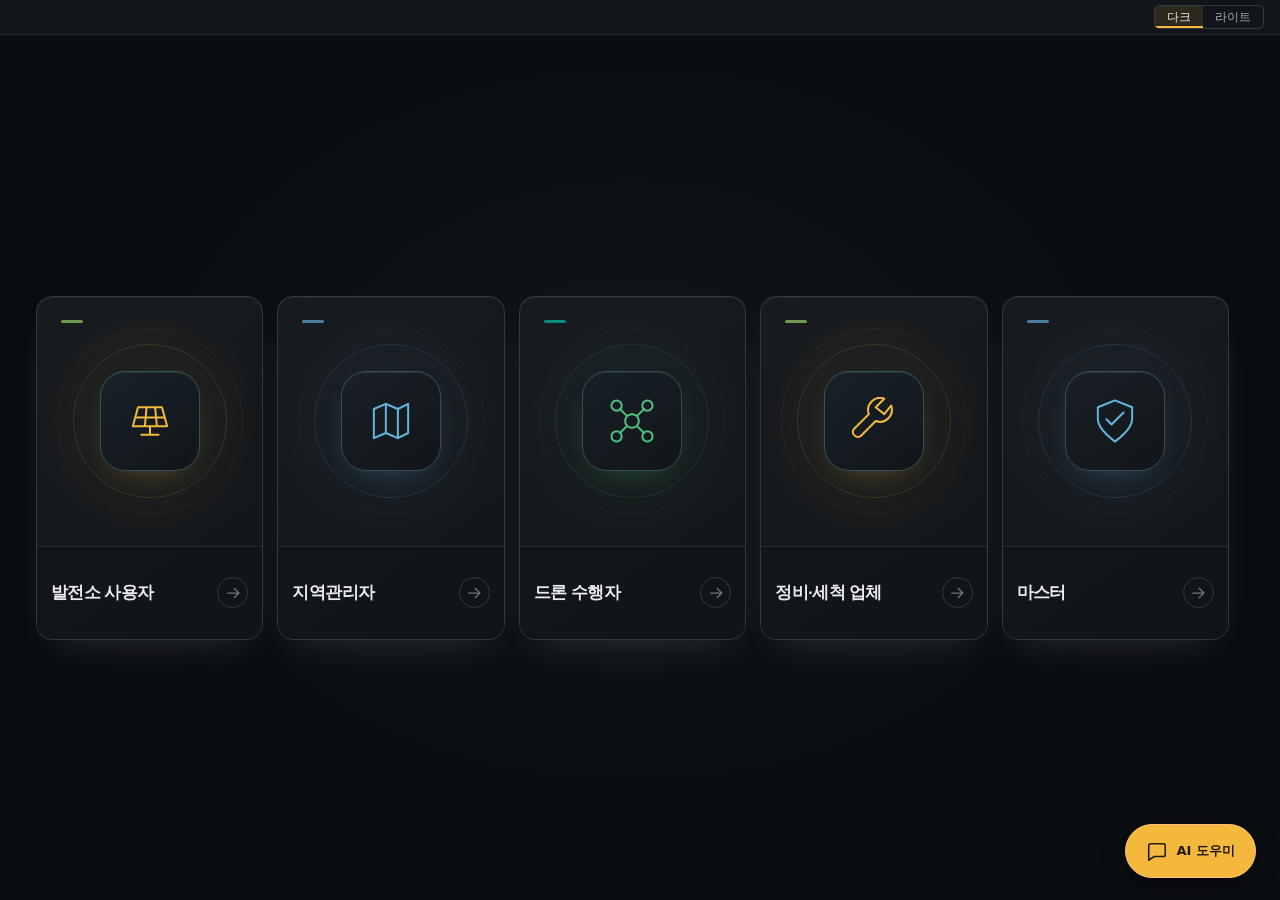
==== commit 18fd931f: "Add AgentStream chatbot widget with secure streaming proxy" ====
--- a/hackathon/intro/index.html
+++ b/hackathon/intro/index.html
@@ -756,6 +756,55 @@
 .fixed-detail-view .kv-list { row-gap: 5px; font-size: 12px; }
 .fixed-detail-view .df-field { gap: 3px; }
 .fixed-detail-view .df-hint { font-size: 10px; }
+</style><style id="agentstream-widget-style">.axchat { position: fixed; right: 24px; bottom: 22px; z-index: 2147483000; font-family: var(--font-text,system-ui,sans-serif); font-size: 13px; color: var(--tx); line-height: 1.5; }
+.axchat button,.axchat textarea { font: inherit; }
+.axchat button { cursor: pointer; }
+.axchat button:disabled { cursor: default; opacity: .45; }
+.axchat :focus-visible { outline: 2px solid var(--solar); outline-offset: 3px; }
+.axchat-launcher { margin-left: auto; display: flex; align-items: center; gap: 9px; height: 54px; padding: 0 20px; background: var(--solar); color: #201a0d; border: 1px solid color-mix(in oklch,var(--solar) 80%,white); border-radius: 28px; font-weight: 700!important; box-shadow: 0 5px 24px #0005; transition: transform .15s; }
+.axchat-launcher:hover { transform: translateY(-2px); }
+.axchat-panel { position: absolute; bottom: 68px; right: 0; width: 390px; height: min(600px,calc(100dvh - 120px)); display: flex; flex-direction: column; overflow: hidden; background: var(--panel); border: 1px solid var(--line2); border-radius: 16px; box-shadow: 0 16px 60px #0006; }
+.axchat-header { display: flex; align-items: center; gap: 10px; flex: none; padding: 16px; border-bottom: 1px solid var(--line); background: var(--panel); }
+.axchat-mark,.axchat-welcome-icon { display: grid; place-items: center; color: var(--solar); background: var(--sel); border: 1px solid color-mix(in oklch,var(--solar) 25%,var(--line)); border-radius: 12px; width: 40px; height: 40px; }
+.axchat-heading { flex: 1; }
+.axchat-heading h2 { margin: 0; font-size: 15px; font-weight: 650; }
+.axchat-connection { display: flex; gap: 5px; align-items: center; font-size: 11px; color: var(--tx3); }
+.axchat-connection i { width: 6px; height: 6px; border-radius: 50%; background: var(--tx3); }
+.axchat-connection i[data-status=healthy] { background: var(--ok); }
+.axchat-connection i[data-status=unhealthy] { background: var(--warn); }
+.axchat-icon { display: grid; place-items: center; padding: 5px; width: 30px; height: 30px; border: 0; border-radius: 6px; color: var(--tx2); background: transparent; }
+.axchat-icon:hover { color: var(--tx); background: var(--panel2); }
+.axchat-messages { flex: 1; min-height: 0; overflow-y: auto; overscroll-behavior: contain; padding: 16px; display: flex; flex-direction: column; gap: 18px; }
+.axchat-welcome { padding: 30px 10px; margin: auto 0; text-align: center; }
+.axchat-welcome-icon { width: 50px; height: 50px; margin: 0 auto 16px; }
+.axchat-welcome h3 { margin: 0 0 6px; font-size: 18px; letter-spacing: -.03em; }
+.axchat-welcome p { margin: 0; color: var(--tx3); font-size: 12px; }
+.axchat-suggestion { padding: 10px 12px; margin-top: 24px; border: 1px solid var(--line2); border-radius: 8px; color: var(--tx2); background: var(--panel2); font-size: 12px!important; }
+.axchat-suggestion:hover { border-color: var(--solar); color: var(--tx); }
+.axchat-message { max-width: 92%; }
+.axchat-user { align-self: flex-end; }
+.axchat-assistant { align-self: flex-start; }
+.axchat-author { margin-bottom: 5px; color: var(--tx3); font-size: 10px; }
+.axchat-user .axchat-author { text-align: right; }
+.axchat-bubble { padding: 11px 13px; border: 1px solid var(--line); border-radius: 12px; background: var(--panel2); font-size: 13px; line-height: 1.7; overflow-wrap: anywhere; white-space: pre-wrap; }
+.axchat-user .axchat-bubble { background: var(--sel); border-color: color-mix(in oklch,var(--solar) 24%,var(--line)); }
+.axchat-turn-status { font-size: 10px; color: var(--tx3); padding-top: 4px; }
+.axchat-typing { color: var(--tx2); }
+.axchat-typing span { animation: axchat-pulse 1.2s infinite; }
+@keyframes axchat-pulse { 50% { opacity: .3; } }
+.axchat-error { padding: 9px 15px; margin: 0 12px 8px; font-size: 12px; background: color-mix(in oklch,var(--crit) 8%,var(--panel)); border: 1px solid color-mix(in oklch,var(--crit) 30%,var(--line)); border-radius: 8px; color: var(--tx2); }
+.axchat-error button { color: var(--solar); padding: 2px 8px; background: none; border: 0; text-decoration: underline; }
+.axchat-compose { flex: none; display: flex; gap: 8px; align-items: flex-end; margin: 0 12px; padding: 9px; border: 1px solid var(--line2); border-radius: 10px; background: var(--bg); }
+.axchat-compose:focus-within { border-color: var(--solar); }
+.axchat-compose textarea { min-width: 0; flex: 1; resize: none; min-height: 38px; max-height: 120px; border: 0; outline: none; background: transparent; color: var(--tx); padding: 3px; font-size: 13px; }
+.axchat-compose textarea::placeholder { color: var(--tx3); }
+.axchat-send { display: grid; place-items: center; border: 0; border-radius: 8px; background: var(--solar); color: #201a0d; width: 34px; height: 34px; flex: none; }
+.axchat-stop { background: var(--panel2); color: var(--tx); border: 1px solid var(--line2); }
+.axchat-footer { flex: none; padding: 8px 10px 12px; text-align: center; font-size: 10px; color: var(--tx3); }
+@media(max-width:480px) { .axchat { right: 12px; bottom: max(14px,env(safe-area-inset-bottom)); } .axchat-panel { width: calc(100vw - 24px); height: min(570px,calc(100dvh - 108px)); } .axchat-launcher { height: 50px; padding: 0 17px; } }
+@media(prefers-reduced-motion:reduce) { .axchat * { animation: none!important; transition: none!important; scroll-behavior: auto!important; } }
+.axchat .sr-only { position: absolute; width: 1px; height: 1px; padding: 0; margin: -1px; overflow: hidden; clip-path: inset(50%); white-space: nowrap; border: 0; }
+.axchat-compose textarea:focus-visible { outline: none; }
 </style></head><body><div id="root"></div><script>/**
  * @license React
  * react.production.min.js
@@ -2220,4 +2269,64 @@
   DroneFlow = function(props){return props.ins.id==='INS-2026-031'?h(Inspection031,{...props,key:props.ins.id}):h(original,props);};
   window.DroneFlow=DroneFlow;
 })();
-</script><script>const START_MIN=13*60+5;const LS='ax-solar-v4';const DISPLAY_LS='ax-solar-display-v1';const displayPrefs=(()=>{try{return JSON.parse(localStorage.getItem(DISPLAY_LS))||{};}catch{return{};}})();const saved=(()=>{try{const value=JSON.parse(localStorage.getItem(LS));return value&&typeof value==='object'&&!Array.isArray(value)?value:{};}catch(e){return{};}})();const restoreRoute=()=>{const r=saved.route;const screen=r&&typeof r.screen==='string'?r.screen:ROLES[saved.role]?.home||'home';return{screen,params:r&&r.params&&typeof r.params==='object'&&!Array.isArray(r.params)?r.params:{}};};const HOME_KEYS={tasks:'tasks',overview:'power',power:'power',detail:'detail',alarms:'alarms'};const freshOps=()=>AXDemo.expand({...OPS.init(),tasks:JSON.parse(JSON.stringify(TASKS_INIT)),ORGS:OPS.ORGS});const freshSim=(runId=1,scenario='partial')=>({runId,scenario,running:true,speed:1,elapsed:0,seen:[],seqBy:{},ignored:{dup:0,stale:0},log:[],applied:[]});function useFit(){const[k,setK]=useState(1);useEffect(()=>{const f=()=>setK(Math.min(window.innerWidth/1920,window.innerHeight/1080));f();window.addEventListener('resize',f);return()=>window.removeEventListener('resize',f);},[]);return k;}function App(){const[t,setTweak]=useTweaks({...window.TWEAK_DEFAULTS,...(['dark','light'].includes(displayPrefs.theme)?{theme:displayPrefs.theme}:{})});const textScale=1;useEffect(()=>{try{localStorage.setItem(DISPLAY_LS,JSON.stringify({theme:t.theme,textScale}));}catch{}},[t.theme,textScale]);const k=useFit();const[role,setRole]=useState(()=>{try{const live=sessionStorage.getItem('ax-live-refresh')==='1';sessionStorage.removeItem('ax-live-refresh');return live&&saved.role&&ROLES[saved.role]?saved.role:null;}catch{return null;}});const[lastRole,setLastRole]=useState(saved.lastRole||null);const R=role?ROLES[role]:null;const[route,setRoute]=useState(restoreRoute);const[ctxSite,setCtxSite]=useState(saved.ctxSite||'');const[site,setSite]=useState(saved.site||'YA');const[inv,setInv]=useState(saved.inv||'YA-17');const[selAlarm,setSelAlarm]=useState(null);const t0=useRef(performance.now());const[now,setNow]=useState(START_MIN);const nowRef=useRef(START_MIN);nowRef.current=now;const[snap,setSnap]=useState(()=>SIM.snapshot(START_MIN,0.004));const[alarms,setAlarms]=useState(()=>SIM.initialAlarms());const[toast,setToast]=useState(null);const[pending,setPending]=useState([]);const[pendEv,setPendEv]=useState([]);const[ops,setOps]=useState(freshOps);const[sim,setSimS]=useState(()=>freshSim());const[uiS,setUiS]=useState({});const[drafts,setDrafts]=useState({});const[flashMsg,setFlash]=useState(null);const[confirmSite,setConfirmSite]=useState(null);const[storageReady,setStorageReady]=useState(false);const[storageError,setStorageError]=useState('');const storageBlocked=useRef(false);const opsRef=useRef(ops);opsRef.current=ops;const saveQueue=useRef(Promise.resolve());useEffect(()=>{let live=true;AXStore.read().then(record=>{if(!live)return;if(record){const o=record.ops;if(record.version!==1||!o||!o.inspections||!o.obs||!o.requests||!o.workOrders||!Array.isArray(o.tasks)||!Array.isArray(o.notifications))throw new Error('저장 자료 형식을 확인할 수 없습니다.');setOps(AXDemo.expand({...o,ORGS:OPS.ORGS}));}setStorageReady(true);}).catch(e=>{if(live){storageBlocked.current=true;setStorageError('자료 복원 실패 · '+e.message);setStorageReady(true);}});return()=>{live=false;};},[]);useEffect(()=>{if(!storageReady||storageBlocked.current)return;saveQueue.current=saveQueue.current.catch(()=>{}).then(()=>AXStore.write(ops)).then(()=>setStorageError('')).catch(e=>setStorageError('브라우저 자료 저장 실패 · '+e.message));},[ops,storageReady]);const sites=R?ctxSite&&R.sites.includes(ctxSite)?[ctxSite]:R.sites:[];const scopeRef=useRef(null);scopeRef.current=R?sites:null;useEffect(()=>{try{localStorage.setItem(LS,JSON.stringify({role,lastRole,route,site,inv,ctxSite}));}catch(e){}},[role,lastRole,route,site,inv,ctxSite]);useEffect(()=>{if(R)setSnap(SIM.snapshot(nowRef.current,0.004,sites));},[role,ctxSite]);useEffect(()=>{if(!flashMsg)return;const id=setTimeout(()=>setFlash(null),4500);return()=>clearTimeout(id);},[flashMsg]);useEffect(()=>{if(!toast)return;const id=setTimeout(()=>setToast(null),7000);return()=>clearTimeout(id);},[toast]);const upd=useCallback(fn=>setOps(p=>{const n=structuredClone(p);fn(n);return n;}),[]);const setSim=patch=>setSimS(s=>({...s,...patch}));const ui=(key,def)=>({...def,...(uiS[key]||{})});const setUi=(key,patch)=>setUiS(u=>({...u,[key]:{...(u[key]||{}),...patch}}));const can=p=>{if(!R)return false;if(HOME_KEYS[p])return R.menu.includes('home')&&R.homeTabs.includes(HOME_KEYS[p]);if(p==='sim')return false;return R.menu.includes(p);};const go=(screen,params={})=>{if(HOME_KEYS[screen]){params={...params,tab:HOME_KEYS[screen]};screen='home';}if(screen==='home'&&params.site){setSite(params.site);setInv(params.inv||null);}if(params.alarm)setSelAlarm(params.alarm);setRoute({screen,params});};const enter=(rk,page)=>{const r=ROLES[rk];setSnap(SIM.snapshot(nowRef.current,0.004,r.sites));setRole(rk);setLastRole(rk);setCtxSite('YA');setUiS({});setDrafts({});if(!r.sites.includes(site)){setSite(r.sites[0]);setInv(null);}setRoute({screen:page,params:{}});setSelAlarm(null);setToast(null);};const logout=()=>{setRole(null);setToast(null);setDrafts({});setUiS({});};const changeSite=v=>{const doIt=()=>{setCtxSite(v);setUiS({});setRoute(r=>({screen:r.screen,params:r.params.tab?{tab:r.params.tab}:{}}));setSnap(SIM.snapshot(nowRef.current,0.004,v?[v]:R.sites));setConfirmSite(null);if(v){setSite(v);setInv(null);}};if(Object.keys(drafts).length)setConfirmSite({v,doIt});else doIt();};useEffect(()=>{const id=setInterval(()=>{setNow(START_MIN+(performance.now()-t0.current)/60000);setSimS(s=>{if(!s.running)return s;const el=s.elapsed+s.speed;const timeline=[...OPS.EVENTS,...(OPS.SCENARIOS[s.scenario].dup?OPS.DUPS:[])].filter(e=>e.t>s.elapsed&&e.t<=el).sort((a,b)=>a.t-b.t);if(!timeline.length)return{...s,elapsed:el};const n={...s,elapsed:el,seen:[...s.seen],seqBy:{...s.seqBy},ignored:{...s.ignored},log:[...s.log],applied:[...s.applied]};const at=hhmm(nowRef.current);const fresh=[];timeline.forEach(e=>{if(n.seen.includes(e.id)){n.ignored.dup++;n.log.unshift({...e,at,ign:'event_id 중복 무시'});return;}if((n.seqBy[e.target]||0)>e.seq){n.ignored.stale++;n.log.unshift({...e,at,ign:'역순 sequence 무시'});return;}n.seen.push(e.id);n.seqBy[e.target]=e.seq;n.applied.push(e.id);n.log.unshift({...e,at});fresh.push(e);});if(fresh.length)setTimeout(()=>setPendEv(P=>[...P,...fresh]),0);return n;});},1000);return()=>clearInterval(id);},[]);useEffect(()=>{const id=setInterval(()=>{const n=START_MIN+(performance.now()-t0.current)/60000;if(scopeRef.current)setSnap(SIM.snapshot(n,0.006,scopeRef.current));if(Math.random()<0.05*t.refresh){const a=SIM.randomAlarm(Math.floor(n*60));setPending(P=>[a,...P]);if((a.sev==='critical'||a.sev==='major')&&scopeRef.current&&scopeRef.current.includes(a.site))setToast(a);}},t.refresh*1000);return()=>clearInterval(id);},[t.refresh]);const applyEvent=(o,e)=>{const at=hhmm(nowRef.current);if(e.type==='quote.submitted'){const r=o.requests['REQ-0512'];const v=r.vendors.find(x=>x.org==='ORG-TM');if(v&&!v.quote){v.quote={version:1,items:[['파손 패널 정비 (현장 확인 후)',2,95000],['출장비',1,60000]],tax:'별도',valid:'2026-11-15',hours:'3시간 (업체 제시)'};v.response='견적 제출';r.changes.unshift([at,'태양정비 견적 v1 제출']);}}if(e.type==='schedule.proposed'){const r=o.requests['REQ-0512'];const v=r.vendors.find(x=>x.org==='ORG-TM');v.response='일정 제안';r.changes.unshift([at,'태양정비 일정 제안 11-12 10:00~13:00']);}if(e.type==='work.item_reported'){const w=o.workOrders['WO-2088'];const it=w.items[1];if(it.state==='progress'){it.state='done';it.reportedAt='11-07 '+at;it.result='11/12 완료 · B12 제외 (정비 후 세척)';it.excluded='B12';it.ev.after=1;w.state='검수 대기';w.next='항목별 검수';const tk=o.tasks.find(x=>x.id==='T-1038');if(tk){tk.stage='검수 대기';tk.assignee='owner';tk.assigneeLabel='김서연 (검수자)';tk.next='A·B구역 검수';tk.changes.unshift([at,'B구역 완료 보고 (B12 제외)']);}}}o.notifications.unshift({id:'NE-'+e.id,at,cause:e.label,task:e.target==='REQ-0512'?'T-1041':e.target==='WO-2088'?'T-1038':'T-1048',who:'-',next:e.type==='notification'?'정비 담당자 배정':'확인',unread:true,roles:e.type==='notification'?['owner','master']:['owner','master','maint']});};const myPending=R?pending.filter(a=>sites.includes(a.site)):[];const nNew=(R&&R.homeTabs.includes('alarms')?myPending.length:0)+(R?pendEv.length:0);const applyNew=()=>{setAlarms(L=>[...pending,...L.map(x=>({...x,isNew:false}))]);setPending([]);const evs=pendEv;setPendEv([]);if(evs.length)upd(o=>evs.forEach(e=>applyEvent(o,e)));};const resetSim=()=>{if(storageBlocked.current){setFlash('자료 복원 오류를 먼저 해결하세요. 저장 자료 보호를 위해 초기화를 중단했습니다.');return;}if(Object.values(opsRef.current.inspections).some(i=>i.dataMode==='actual')&&!window.confirm('등록한 실제 이미지·분석 결과와 업무 기록도 삭제됩니다. 초기화할까요?'))return;setOps(freshOps());setSimS(s=>freshSim(s.runId+1,s.scenario));setPendEv([]);setUiS({});setDrafts({});setFlash('초기화 — 새 실행 ID 발급');};const nextIns=o=>{const year=new Date().getFullYear();const n=Math.max(35,...Object.keys(o.inspections).filter(id=>id.startsWith('INS-'+year+'-')).map(id=>Number(id.split('-').pop())+1));return`INS-${year}-${String(n).padStart(3,'0')}`;};const nextRound=(o,sid)=>1+Math.max(0,...Object.values(o.inspections).filter(i=>i.site===sid).map(i=>i.round));const submitInspection=d=>{const id=nextIns(ops);upd(o=>{o.inspections[id]={id,site:d.site,inv:null,round:1,purpose:d.purpose,target:'등록 어레이 전체',zones:['A','B','C','D'],rows:2,cols:6,step:0,stage:'담당 배정',drone:null,aircraft:'미지정',source:'미수집',image:null,wish:`${d.from} ~ ${d.to}`,note:d.note||'-',shotAt:null,detect:null,route:null,shoot:{total:24,done:0,fail:[],running:false,finished:false},files:null,handed:null,reviewer:null,log:[[hhmm(nowRef.current),'inspection.requested',`${R.user} 점검 요청`]]};o.tasks.unshift({id:'T-'+(1060+o.tasks.length),site:d.site,kind:'점검',title:`${d.purpose} · 담당 배정 (${id})`,stage:'담당 배정',assignee:null,assigneeLabel:'미배정',next:'드론 수행자 배정',due:'11-09 18:00',approver:'운영관리자',reviewer:'-',link:{screen:'drone',id},changes:[[hhmm(nowRef.current),`${R.user} 점검 요청 접수`]],roles:['owner','drone','master']});});upd(o=>{o.inspections[id].round=nextRound(opsRef.current,d.site);o.inspections[id].dataMode='actual';o.inspections[id].assets=[];});setDrafts(x=>{const{inspection,...r}=x;return r;});setFlash({msg:'점검 요청 접수 — “담당 배정” 업무가 생성되었습니다',act:can('drone')?()=>go('drone',{id}):null,actL:'점검 열기'});};const commitMaterials=async next=>{if(!storageReady)throw new Error('저장 자료를 복원 중입니다. 잠시 후 다시 시도하세요.');if(storageBlocked.current)throw new Error('자료 복원에 실패해 기존 저장소 보호를 위해 등록을 중단했습니다.');saveQueue.current=saveQueue.current.catch(()=>{}).then(()=>AXStore.write(next));await saveQueue.current;opsRef.current=next;setOps(next);setStorageError('');};const submitUpload=async d=>{if(!canDo(role,'upload')||!sites.includes(d.site))throw new Error('업로드 권한 또는 발전소 범위를 확인하세요.');if(!storageReady)throw new Error('자료 복원이 끝난 후 다시 시도하세요.');if(!d.assets?.length)throw new Error('실제 이미지 파일을 선택하세요.');const next=structuredClone(opsRef.current);const id=nextIns(next);const ins={id,site:d.site,inv:null,round:nextRound(next,d.site),purpose:'보유 자료 등록',target:'등록 어레이 A~D 구역 (48패널)',zones:['A','B','C','D'],rows:2,cols:6,step:3,stage:'자료 수신·인계',drone:R.user,aircraft:'적용 없음',source:'보유 자료 업로드',dataMode:'actual',assets:d.assets,image:d.assets[0].name,imageName:d.assets[0].name,wish:'-',note:'-',shotAt:d.shotAt||null,detect:null,route:null,shoot:{total:24,done:0,fail:[],running:false,finished:true},handed:null,reviewer:null,log:[[new Date().toISOString(),'files.uploaded',`실제 이미지 ${d.assets.length}개 등록 · 촬영 단계 적용 없음`]]};const obs=AXAnalysis.buildObservations(ins,d.assets,d.result||null);ins.files=AXAnalysis.summarize(ins,obs);ins.analysis=d.result||null;next.inspections[id]=ins;next.obs[id]=obs;next.tasks.unshift({id:'T-'+(1060+next.tasks.length),site:d.site,kind:'점검',title:`등록 자료 인계 (${id})`,stage:'자료 수신·인계',assignee:role,assigneeLabel:R.user,next:'분석 결과 확인 후 자료 인계',due:'미정',approver:'운영관리자',reviewer:'-',link:{screen:'drone',id},changes:[[new Date().toISOString(),'실제 자료 등록']],roles:['owner','drone','master']});await commitMaterials(next);go('drone',{id});setFlash('이미지·분석 결과 저장 완료 — 미등록 결과는 미판정으로 유지됩니다');return id;};const registerAnalysis=async(id,data)=>{if(!storageReady)throw new Error('자료 복원이 끝난 후 다시 시도하세요.');const current=opsRef.current.inspections[id];if(!current||!sites.includes(current.site)||!canDo(role,'droneRun'))throw new Error('자료 등록 권한이 없습니다.');if(current.handed)throw new Error('인계된 회차는 수정할 수 없습니다. 새 점검 회차를 등록하세요.');const next=structuredClone(opsRef.current);const ins=next.inspections[id];const assets=data.assets||ins.assets||[];const result=data.result||ins.analysis||null;const obs=AXAnalysis.buildObservations(ins,assets,result,next.obs[id]);ins.assets=assets;ins.dataMode='actual';ins.analysis=result;ins.imageName=assets[0]?.name||null;ins.image=ins.imageName;ins.files=AXAnalysis.summarize(ins,obs);next.obs[id]=obs;ins.log.unshift([new Date().toISOString(),'analysis.imported',result?`${result.source} 분석 결과 연결 · ${result.panels.length}개`:`실제 자료 ${assets.length}개 연결 · 분석 미등록 패널은 미판정`]);await commitMaterials(next);setFlash('자료 연결·저장 완료 — 패널 상태에서 결과를 확인할 수 있습니다');};const registerImages=async(id,assets)=>{const old=opsRef.current.inspections[id]?.assets||[];const combined=[...old];for(const asset of assets){const prior=combined.find(a=>a.name===asset.name);if(prior&&prior.dataUrl!==asset.dataUrl)throw new Error('같은 파일명의 다른 이미지가 있습니다: '+asset.name);if(!prior)combined.push(asset);}return registerAnalysis(id,{assets:combined});};const createRequest=(ins,ids,svc)=>{const id='REQ-0'+(516+Object.keys(ops.requests).length-2);upd(o=>{const obs=o.obs[ins.id];o.requests[id]={id,site:ins.site,inspection:ins.id,step:1,requester:R.user,approver:'김서연',assignee:R.user,due:'11-09 18:00',panels:{soil:ids.filter(x=>obs[x].j==='soil'),dmg:ids.filter(x=>obs[x].j!=='soil')},services:svc,note:'',wish:'2026-11-10 ~ 11-14',excluded:'-',vendors:[{org:'ORG-TM',service:'정비·세척',team:'정비 2팀',response:'가능 여부 확인 필요',quote:null,slots:[['11-12',10,13]],accept:'대기'},{org:'ORG-CP',service:'세척',team:'1팀 (3명)',response:'가능 여부 확인 필요',quote:null,slots:[['11-11',13,16]],accept:'대기'}],selected:{},schedule:{},reqAccept:'대기',proposalDue:null,hold:null,changes:[[hhmm(nowRef.current),`${R.user} 요청 생성 (패널 ${ids.length}개)`]]};ids.forEach(x=>{obs[x].work='요청';});o.tasks.unshift({id:'T-'+(1060+o.tasks.length),site:ins.site,kind:'승인',title:`${svc.join('·')} 범위 요청 (${id})`,stage:'요청 범위',assignee:role,assigneeLabel:R.user,next:'업체 확인',due:'11-09 18:00',approver:'김서연',reviewer:'운영관리자',link:{screen:'schedule',id},changes:[[hhmm(nowRef.current),'요청 생성']],roles:['owner','maint','master']});});setFlash(`유지보수 요청 ${id} 생성 · 패널 ${ids.length}개 작업 상태 “요청”`);return id;};const myAlarms=R?alarms.filter(a=>sites.includes(a.site)):alarms;const unread=R?ops.notifications.filter(n=>n.roles.includes(role)&&n.unread).length:0;const sec=Math.floor(now*60);const scr=route.screen;const allowed=R&&(R.menu.includes(scr)||scr==='sim');const homeTab=R&&R.homeTabs.includes(route.params.tab)?route.params.tab:R&&R.homeTabs[0];const ctx={role,R,ops,upd,sites,now,nowRef,go,can,params:route.params,ui,setUi,drafts,setDrafts,flash:setFlash,submitInspection,submitUpload,registerAnalysis,registerImages,createRequest,snap,scenario:OPS.SCENARIOS[sim.scenario],sim,setSim,resetSim,onRole:rk=>enter(rk,ROLES[rk].home)};const navItems=R?R.menu.filter(p=>p!=='sim'):[];const unackN=myAlarms.filter(a=>a.state==='미확인').length;let content=null;if(R&&!allowed)content=React.createElement("div",{className:"page"},React.createElement(TitleBar,{title:"권한 없음"}),React.createElement("section",{className:"panel",style:{flex:1}},React.createElement("div",{className:"empty",style:{flexDirection:'column',gap:10,display:'flex'}},React.createElement("b",{style:{fontSize:16}},"이 화면을 볼 권한이 없습니다"),React.createElement("span",{className:"mini"},R.label," 역할에는 ",SCREENS[scr]?SCREENS[scr].label:scr," 메뉴가 없습니다."),React.createElement("button",{className:"btn",onClick:()=>go(R.home)},"홈으로"))));else if(R&&scr==='home')content=React.createElement("div",{className:"page"},React.createElement("div",{className:"subnav"},R.homeTabs.map(k2=>React.createElement("button",{key:k2,className:homeTab===k2?'on':'',onClick:()=>go('home',{tab:k2})},k2==='tasks'&&role==='master'?'예외 업무':HOME_TABS[k2],k2==='alarms'&&unackN>0&&React.createElement("span",{className:"cnt2"},unackN))),React.createElement("div",{className:"sn-r"},React.createElement("span",{className:"mini"},pageLabel(R,'home')," · ",ctxSite?siteName(ctxSite):`전체 발전소 (${R.sites.length})`))),homeTab==='tasks'&&React.createElement(Tasks,{ctx:ctx}),homeTab==='power'&&React.createElement(Overview,{snap:snap,unit:t.unit,alarms:myAlarms,go:go,can:can,role:role,onInspReq:sid=>{setDrafts(d=>({...d,inspection:{site:sid,purpose:'민원·이상 신고 확인',from:'2026-11-08',to:'2026-11-10',note:''}}));go('home',{tab:'tasks'});setFlash('점검 요청 초안 생성 — 업무 현황 하단 “점검 요청 (초안)”에서 제출');}}),homeTab==='detail'&&React.createElement(Detail,{snap:snap,unit:t.unit,alarms:myAlarms,go:go,site:sites.includes(site)?site:sites[0],setSite:setSite,inv:inv,setInv:setInv}),homeTab==='alarms'&&React.createElement(Alarms,{snap:snap,alarms:myAlarms,setAlarms:setAlarms,sel:selAlarm,setSel:setSelAlarm,go:go,perm:{ack:canDo(role,'alarmAck'),clear:canDo(role,'alarmClear')},can:can}));else if(R){const C={drone:Drone,panels:Panels,schedule:Schedule,work:Work,inbox:Inbox,settings:Settings}[scr];content=React.createElement("div",{className:"page"},C?React.createElement(C,{ctx:ctx}):null);}return React.createElement(React.Fragment,null,React.createElement("div",{className:"stage readable-stage","data-theme":t.theme,"data-role":role||'entry',"data-text-size":textScale,style:{'--text-scale':textScale}},React.createElement("div",{className:"display-controls",role:"group","aria-label":"화면 표시 설정"},React.createElement("div",{className:"display-theme",role:"group","aria-label":"테마"},React.createElement("button",{type:"button","aria-pressed":t.theme==='dark',onClick:()=>setTweak('theme','dark')},"다크"),React.createElement("button",{type:"button","aria-pressed":t.theme==='light',onClick:()=>setTweak('theme','light')},"라이트"))),R&&React.createElement("header",{className:"top"},React.createElement("div",{className:"brand"},React.createElement("i",{className:"brand-mark"}),React.createElement("b",null,"AX 발전소"),!R&&React.createElement("span",null,"통합 발전 모니터링")),R&&React.createElement("nav",{className:"nav"},navItems.map(p=>React.createElement("button",{key:p,className:scr===p?'on':'',onClick:()=>go(p,{})},pageLabel(R,p),p==='inbox'&&unread>0&&React.createElement("span",{className:"cnt"},unread)))),React.createElement("div",{className:"top-r"},R&&React.createElement("div",{className:"ctxsel"},React.createElement("label",null,R.org," · 조회 범위"),React.createElement("select",{value:ctxSite,onChange:e=>changeSite(e.target.value)},React.createElement("option",{value:""},"전체 발전소 (",R.sites.length,")"),R.sites.map(s=>React.createElement("option",{key:s,value:s},siteName(s))))),R&&nNew>0&&React.createElement("button",{className:"newchip",onClick:applyNew},"새 결과 ",React.createElement("span",{className:"mono"},nNew),"건 · 반영"),R&&React.createElement("button",{className:"bell","aria-label":`알림 ${unread}건`,onClick:()=>go('inbox',{})},"🔔",unread>0&&React.createElement("span",{className:"cnt"},unread)),React.createElement("div",{className:"clock"},hms(sec)),React.createElement("div",{className:"clock-d"},"2026.11.07",React.createElement("br",null),"토요일 KST"),R&&React.createElement(React.Fragment,null,React.createElement("div",{className:"vsep"}),React.createElement("button",{className:"who",onClick:logout,title:"사용자 전환"},React.createElement("span",{className:"rs-av sm"},R.mark),React.createElement("span",{className:"who-t"},React.createElement("b",null,R.user," · ",R.title),React.createElement("span",null,R.label)),React.createElement("span",{className:"who-x"},"전환"))))),React.createElement("div",{style:{flex:1,minHeight:0,display:'flex'},"data-screen-label":!R?'00 사용자 선택':(SCREENS[scr]?SCREENS[scr].label:scr)+(scr==='home'&&homeTab?' · '+HOME_TABS[homeTab]:'')},!R&&React.createElement(RoleSelect,{now:now,unit:t.unit,alarms:alarms,tasks:ops.tasks,ops:ops,last:lastRole,onEnter:enter}),storageReady?content:React.createElement("div",{className:"empty"},"저장 자료 복원 중…")),R&&toast&&R.homeTabs.includes('alarms')&&React.createElement("div",{className:"toast",onClick:()=>{applyNew();go('home',{tab:'alarms',alarm:toast.id});setToast(null);},style:{borderColor:SEV[toast.sev].c}},React.createElement(SevTag,{sev:toast.sev}),React.createElement("div",null,React.createElement("div",{style:{fontWeight:600,fontSize:13}},toast.msg),React.createElement("div",{className:"mini"},toast.siteName," · ",React.createElement("span",{className:"mono"},toast.eq)," · ",hms(toast.ts))),React.createElement("span",{className:"mini",style:{marginLeft:8}},"보기 →")),flashMsg&&React.createElement("div",{className:"flash"},typeof flashMsg==='string'?flashMsg:flashMsg.msg,flashMsg.act&&React.createElement("button",{className:"btn",style:{padding:'2px 10px',marginLeft:12},onClick:()=>{flashMsg.act();setFlash(null);}},flashMsg.actL)),confirmSite&&React.createElement(Modal,{title:"발전소 변경",onClose:()=>setConfirmSite(null),actions:React.createElement(React.Fragment,null,React.createElement("button",{className:"btn",onClick:()=>{setDrafts({});confirmSite.doIt();}},"초안 폐기 후 이동"),React.createElement("button",{className:"btn pri",onClick:()=>confirmSite.doIt()},"초안 보관 후 이동"))},React.createElement("p",{style:{lineHeight:1.6}},"작성 중인 초안이 있습니다. 새 발전소로 자동 연결되지 않습니다. 초안을 보관하고 이동할까요?"))),storageError&&React.createElement("div",{className:"flash",role:"alert"},storageError," · 현재 화면의 자료는 유지되지만 새로고침 전 저장 상태를 확인하세요."),React.createElement(TweaksPanel,null,React.createElement(TweakSection,{label:"화면"},React.createElement(TweakRadio,{label:"테마",value:t.theme,options:[{value:'dark',label:'다크'},{value:'light',label:'라이트'}],onChange:v=>setTweak('theme',v)}),React.createElement(TweakRadio,{label:"전력 단위",value:t.unit,options:[{value:'kW',label:'kW / kWh'},{value:'MW',label:'MW / MWh'}],onChange:v=>setTweak('unit',v)})),React.createElement(TweakSection,{label:"데이터"},React.createElement(TweakRadio,{label:"갱신 주기",value:t.refresh,options:[{value:1,label:'1초'},{value:2,label:'2초'},{value:5,label:'5초'}],onChange:v=>setTweak('refresh',v)}))));}ReactDOM.createRoot(document.getElementById('root')).render(React.createElement(App,null));</script></body></html>+</script><script>const START_MIN=13*60+5;const LS='ax-solar-v4';const DISPLAY_LS='ax-solar-display-v1';const displayPrefs=(()=>{try{return JSON.parse(localStorage.getItem(DISPLAY_LS))||{};}catch{return{};}})();const saved=(()=>{try{const value=JSON.parse(localStorage.getItem(LS));return value&&typeof value==='object'&&!Array.isArray(value)?value:{};}catch(e){return{};}})();const restoreRoute=()=>{const r=saved.route;const screen=r&&typeof r.screen==='string'?r.screen:ROLES[saved.role]?.home||'home';return{screen,params:r&&r.params&&typeof r.params==='object'&&!Array.isArray(r.params)?r.params:{}};};const HOME_KEYS={tasks:'tasks',overview:'power',power:'power',detail:'detail',alarms:'alarms'};const freshOps=()=>AXDemo.expand({...OPS.init(),tasks:JSON.parse(JSON.stringify(TASKS_INIT)),ORGS:OPS.ORGS});const freshSim=(runId=1,scenario='partial')=>({runId,scenario,running:true,speed:1,elapsed:0,seen:[],seqBy:{},ignored:{dup:0,stale:0},log:[],applied:[]});function useFit(){const[k,setK]=useState(1);useEffect(()=>{const f=()=>setK(Math.min(window.innerWidth/1920,window.innerHeight/1080));f();window.addEventListener('resize',f);return()=>window.removeEventListener('resize',f);},[]);return k;}function App(){const[t,setTweak]=useTweaks({...window.TWEAK_DEFAULTS,...(['dark','light'].includes(displayPrefs.theme)?{theme:displayPrefs.theme}:{})});const textScale=1;useEffect(()=>{try{localStorage.setItem(DISPLAY_LS,JSON.stringify({theme:t.theme,textScale}));}catch{}},[t.theme,textScale]);const k=useFit();const[role,setRole]=useState(()=>{try{const live=sessionStorage.getItem('ax-live-refresh')==='1';sessionStorage.removeItem('ax-live-refresh');return live&&saved.role&&ROLES[saved.role]?saved.role:null;}catch{return null;}});const[lastRole,setLastRole]=useState(saved.lastRole||null);const R=role?ROLES[role]:null;const[route,setRoute]=useState(restoreRoute);const[ctxSite,setCtxSite]=useState(saved.ctxSite||'');const[site,setSite]=useState(saved.site||'YA');const[inv,setInv]=useState(saved.inv||'YA-17');const[selAlarm,setSelAlarm]=useState(null);const t0=useRef(performance.now());const[now,setNow]=useState(START_MIN);const nowRef=useRef(START_MIN);nowRef.current=now;const[snap,setSnap]=useState(()=>SIM.snapshot(START_MIN,0.004));const[alarms,setAlarms]=useState(()=>SIM.initialAlarms());const[toast,setToast]=useState(null);const[pending,setPending]=useState([]);const[pendEv,setPendEv]=useState([]);const[ops,setOps]=useState(freshOps);const[sim,setSimS]=useState(()=>freshSim());const[uiS,setUiS]=useState({});const[drafts,setDrafts]=useState({});const[flashMsg,setFlash]=useState(null);const[confirmSite,setConfirmSite]=useState(null);const[storageReady,setStorageReady]=useState(false);const[storageError,setStorageError]=useState('');const storageBlocked=useRef(false);const opsRef=useRef(ops);opsRef.current=ops;const saveQueue=useRef(Promise.resolve());useEffect(()=>{let live=true;AXStore.read().then(record=>{if(!live)return;if(record){const o=record.ops;if(record.version!==1||!o||!o.inspections||!o.obs||!o.requests||!o.workOrders||!Array.isArray(o.tasks)||!Array.isArray(o.notifications))throw new Error('저장 자료 형식을 확인할 수 없습니다.');setOps(AXDemo.expand({...o,ORGS:OPS.ORGS}));}setStorageReady(true);}).catch(e=>{if(live){storageBlocked.current=true;setStorageError('자료 복원 실패 · '+e.message);setStorageReady(true);}});return()=>{live=false;};},[]);useEffect(()=>{if(!storageReady||storageBlocked.current)return;saveQueue.current=saveQueue.current.catch(()=>{}).then(()=>AXStore.write(ops)).then(()=>setStorageError('')).catch(e=>setStorageError('브라우저 자료 저장 실패 · '+e.message));},[ops,storageReady]);const sites=R?ctxSite&&R.sites.includes(ctxSite)?[ctxSite]:R.sites:[];const scopeRef=useRef(null);scopeRef.current=R?sites:null;useEffect(()=>{try{localStorage.setItem(LS,JSON.stringify({role,lastRole,route,site,inv,ctxSite}));}catch(e){}},[role,lastRole,route,site,inv,ctxSite]);useEffect(()=>{if(R)setSnap(SIM.snapshot(nowRef.current,0.004,sites));},[role,ctxSite]);useEffect(()=>{if(!flashMsg)return;const id=setTimeout(()=>setFlash(null),4500);return()=>clearTimeout(id);},[flashMsg]);useEffect(()=>{if(!toast)return;const id=setTimeout(()=>setToast(null),7000);return()=>clearTimeout(id);},[toast]);const upd=useCallback(fn=>setOps(p=>{const n=structuredClone(p);fn(n);return n;}),[]);const setSim=patch=>setSimS(s=>({...s,...patch}));const ui=(key,def)=>({...def,...(uiS[key]||{})});const setUi=(key,patch)=>setUiS(u=>({...u,[key]:{...(u[key]||{}),...patch}}));const can=p=>{if(!R)return false;if(HOME_KEYS[p])return R.menu.includes('home')&&R.homeTabs.includes(HOME_KEYS[p]);if(p==='sim')return false;return R.menu.includes(p);};const go=(screen,params={})=>{if(HOME_KEYS[screen]){params={...params,tab:HOME_KEYS[screen]};screen='home';}if(screen==='home'&&params.site){setSite(params.site);setInv(params.inv||null);}if(params.alarm)setSelAlarm(params.alarm);setRoute({screen,params});};const enter=(rk,page)=>{const r=ROLES[rk];setSnap(SIM.snapshot(nowRef.current,0.004,r.sites));setRole(rk);setLastRole(rk);setCtxSite('YA');setUiS({});setDrafts({});if(!r.sites.includes(site)){setSite(r.sites[0]);setInv(null);}setRoute({screen:page,params:{}});setSelAlarm(null);setToast(null);};const logout=()=>{setRole(null);setToast(null);setDrafts({});setUiS({});};const changeSite=v=>{const doIt=()=>{setCtxSite(v);setUiS({});setRoute(r=>({screen:r.screen,params:r.params.tab?{tab:r.params.tab}:{}}));setSnap(SIM.snapshot(nowRef.current,0.004,v?[v]:R.sites));setConfirmSite(null);if(v){setSite(v);setInv(null);}};if(Object.keys(drafts).length)setConfirmSite({v,doIt});else doIt();};useEffect(()=>{const id=setInterval(()=>{setNow(START_MIN+(performance.now()-t0.current)/60000);setSimS(s=>{if(!s.running)return s;const el=s.elapsed+s.speed;const timeline=[...OPS.EVENTS,...(OPS.SCENARIOS[s.scenario].dup?OPS.DUPS:[])].filter(e=>e.t>s.elapsed&&e.t<=el).sort((a,b)=>a.t-b.t);if(!timeline.length)return{...s,elapsed:el};const n={...s,elapsed:el,seen:[...s.seen],seqBy:{...s.seqBy},ignored:{...s.ignored},log:[...s.log],applied:[...s.applied]};const at=hhmm(nowRef.current);const fresh=[];timeline.forEach(e=>{if(n.seen.includes(e.id)){n.ignored.dup++;n.log.unshift({...e,at,ign:'event_id 중복 무시'});return;}if((n.seqBy[e.target]||0)>e.seq){n.ignored.stale++;n.log.unshift({...e,at,ign:'역순 sequence 무시'});return;}n.seen.push(e.id);n.seqBy[e.target]=e.seq;n.applied.push(e.id);n.log.unshift({...e,at});fresh.push(e);});if(fresh.length)setTimeout(()=>setPendEv(P=>[...P,...fresh]),0);return n;});},1000);return()=>clearInterval(id);},[]);useEffect(()=>{const id=setInterval(()=>{const n=START_MIN+(performance.now()-t0.current)/60000;if(scopeRef.current)setSnap(SIM.snapshot(n,0.006,scopeRef.current));if(Math.random()<0.05*t.refresh){const a=SIM.randomAlarm(Math.floor(n*60));setPending(P=>[a,...P]);if((a.sev==='critical'||a.sev==='major')&&scopeRef.current&&scopeRef.current.includes(a.site))setToast(a);}},t.refresh*1000);return()=>clearInterval(id);},[t.refresh]);const applyEvent=(o,e)=>{const at=hhmm(nowRef.current);if(e.type==='quote.submitted'){const r=o.requests['REQ-0512'];const v=r.vendors.find(x=>x.org==='ORG-TM');if(v&&!v.quote){v.quote={version:1,items:[['파손 패널 정비 (현장 확인 후)',2,95000],['출장비',1,60000]],tax:'별도',valid:'2026-11-15',hours:'3시간 (업체 제시)'};v.response='견적 제출';r.changes.unshift([at,'태양정비 견적 v1 제출']);}}if(e.type==='schedule.proposed'){const r=o.requests['REQ-0512'];const v=r.vendors.find(x=>x.org==='ORG-TM');v.response='일정 제안';r.changes.unshift([at,'태양정비 일정 제안 11-12 10:00~13:00']);}if(e.type==='work.item_reported'){const w=o.workOrders['WO-2088'];const it=w.items[1];if(it.state==='progress'){it.state='done';it.reportedAt='11-07 '+at;it.result='11/12 완료 · B12 제외 (정비 후 세척)';it.excluded='B12';it.ev.after=1;w.state='검수 대기';w.next='항목별 검수';const tk=o.tasks.find(x=>x.id==='T-1038');if(tk){tk.stage='검수 대기';tk.assignee='owner';tk.assigneeLabel='김서연 (검수자)';tk.next='A·B구역 검수';tk.changes.unshift([at,'B구역 완료 보고 (B12 제외)']);}}}o.notifications.unshift({id:'NE-'+e.id,at,cause:e.label,task:e.target==='REQ-0512'?'T-1041':e.target==='WO-2088'?'T-1038':'T-1048',who:'-',next:e.type==='notification'?'정비 담당자 배정':'확인',unread:true,roles:e.type==='notification'?['owner','master']:['owner','master','maint']});};const myPending=R?pending.filter(a=>sites.includes(a.site)):[];const nNew=(R&&R.homeTabs.includes('alarms')?myPending.length:0)+(R?pendEv.length:0);const applyNew=()=>{setAlarms(L=>[...pending,...L.map(x=>({...x,isNew:false}))]);setPending([]);const evs=pendEv;setPendEv([]);if(evs.length)upd(o=>evs.forEach(e=>applyEvent(o,e)));};const resetSim=()=>{if(storageBlocked.current){setFlash('자료 복원 오류를 먼저 해결하세요. 저장 자료 보호를 위해 초기화를 중단했습니다.');return;}if(Object.values(opsRef.current.inspections).some(i=>i.dataMode==='actual')&&!window.confirm('등록한 실제 이미지·분석 결과와 업무 기록도 삭제됩니다. 초기화할까요?'))return;setOps(freshOps());setSimS(s=>freshSim(s.runId+1,s.scenario));setPendEv([]);setUiS({});setDrafts({});setFlash('초기화 — 새 실행 ID 발급');};const nextIns=o=>{const year=new Date().getFullYear();const n=Math.max(35,...Object.keys(o.inspections).filter(id=>id.startsWith('INS-'+year+'-')).map(id=>Number(id.split('-').pop())+1));return`INS-${year}-${String(n).padStart(3,'0')}`;};const nextRound=(o,sid)=>1+Math.max(0,...Object.values(o.inspections).filter(i=>i.site===sid).map(i=>i.round));const submitInspection=d=>{const id=nextIns(ops);upd(o=>{o.inspections[id]={id,site:d.site,inv:null,round:1,purpose:d.purpose,target:'등록 어레이 전체',zones:['A','B','C','D'],rows:2,cols:6,step:0,stage:'담당 배정',drone:null,aircraft:'미지정',source:'미수집',image:null,wish:`${d.from} ~ ${d.to}`,note:d.note||'-',shotAt:null,detect:null,route:null,shoot:{total:24,done:0,fail:[],running:false,finished:false},files:null,handed:null,reviewer:null,log:[[hhmm(nowRef.current),'inspection.requested',`${R.user} 점검 요청`]]};o.tasks.unshift({id:'T-'+(1060+o.tasks.length),site:d.site,kind:'점검',title:`${d.purpose} · 담당 배정 (${id})`,stage:'담당 배정',assignee:null,assigneeLabel:'미배정',next:'드론 수행자 배정',due:'11-09 18:00',approver:'운영관리자',reviewer:'-',link:{screen:'drone',id},changes:[[hhmm(nowRef.current),`${R.user} 점검 요청 접수`]],roles:['owner','drone','master']});});upd(o=>{o.inspections[id].round=nextRound(opsRef.current,d.site);o.inspections[id].dataMode='actual';o.inspections[id].assets=[];});setDrafts(x=>{const{inspection,...r}=x;return r;});setFlash({msg:'점검 요청 접수 — “담당 배정” 업무가 생성되었습니다',act:can('drone')?()=>go('drone',{id}):null,actL:'점검 열기'});};const commitMaterials=async next=>{if(!storageReady)throw new Error('저장 자료를 복원 중입니다. 잠시 후 다시 시도하세요.');if(storageBlocked.current)throw new Error('자료 복원에 실패해 기존 저장소 보호를 위해 등록을 중단했습니다.');saveQueue.current=saveQueue.current.catch(()=>{}).then(()=>AXStore.write(next));await saveQueue.current;opsRef.current=next;setOps(next);setStorageError('');};const submitUpload=async d=>{if(!canDo(role,'upload')||!sites.includes(d.site))throw new Error('업로드 권한 또는 발전소 범위를 확인하세요.');if(!storageReady)throw new Error('자료 복원이 끝난 후 다시 시도하세요.');if(!d.assets?.length)throw new Error('실제 이미지 파일을 선택하세요.');const next=structuredClone(opsRef.current);const id=nextIns(next);const ins={id,site:d.site,inv:null,round:nextRound(next,d.site),purpose:'보유 자료 등록',target:'등록 어레이 A~D 구역 (48패널)',zones:['A','B','C','D'],rows:2,cols:6,step:3,stage:'자료 수신·인계',drone:R.user,aircraft:'적용 없음',source:'보유 자료 업로드',dataMode:'actual',assets:d.assets,image:d.assets[0].name,imageName:d.assets[0].name,wish:'-',note:'-',shotAt:d.shotAt||null,detect:null,route:null,shoot:{total:24,done:0,fail:[],running:false,finished:true},handed:null,reviewer:null,log:[[new Date().toISOString(),'files.uploaded',`실제 이미지 ${d.assets.length}개 등록 · 촬영 단계 적용 없음`]]};const obs=AXAnalysis.buildObservations(ins,d.assets,d.result||null);ins.files=AXAnalysis.summarize(ins,obs);ins.analysis=d.result||null;next.inspections[id]=ins;next.obs[id]=obs;next.tasks.unshift({id:'T-'+(1060+next.tasks.length),site:d.site,kind:'점검',title:`등록 자료 인계 (${id})`,stage:'자료 수신·인계',assignee:role,assigneeLabel:R.user,next:'분석 결과 확인 후 자료 인계',due:'미정',approver:'운영관리자',reviewer:'-',link:{screen:'drone',id},changes:[[new Date().toISOString(),'실제 자료 등록']],roles:['owner','drone','master']});await commitMaterials(next);go('drone',{id});setFlash('이미지·분석 결과 저장 완료 — 미등록 결과는 미판정으로 유지됩니다');return id;};const registerAnalysis=async(id,data)=>{if(!storageReady)throw new Error('자료 복원이 끝난 후 다시 시도하세요.');const current=opsRef.current.inspections[id];if(!current||!sites.includes(current.site)||!canDo(role,'droneRun'))throw new Error('자료 등록 권한이 없습니다.');if(current.handed)throw new Error('인계된 회차는 수정할 수 없습니다. 새 점검 회차를 등록하세요.');const next=structuredClone(opsRef.current);const ins=next.inspections[id];const assets=data.assets||ins.assets||[];const result=data.result||ins.analysis||null;const obs=AXAnalysis.buildObservations(ins,assets,result,next.obs[id]);ins.assets=assets;ins.dataMode='actual';ins.analysis=result;ins.imageName=assets[0]?.name||null;ins.image=ins.imageName;ins.files=AXAnalysis.summarize(ins,obs);next.obs[id]=obs;ins.log.unshift([new Date().toISOString(),'analysis.imported',result?`${result.source} 분석 결과 연결 · ${result.panels.length}개`:`실제 자료 ${assets.length}개 연결 · 분석 미등록 패널은 미판정`]);await commitMaterials(next);setFlash('자료 연결·저장 완료 — 패널 상태에서 결과를 확인할 수 있습니다');};const registerImages=async(id,assets)=>{const old=opsRef.current.inspections[id]?.assets||[];const combined=[...old];for(const asset of assets){const prior=combined.find(a=>a.name===asset.name);if(prior&&prior.dataUrl!==asset.dataUrl)throw new Error('같은 파일명의 다른 이미지가 있습니다: '+asset.name);if(!prior)combined.push(asset);}return registerAnalysis(id,{assets:combined});};const createRequest=(ins,ids,svc)=>{const id='REQ-0'+(516+Object.keys(ops.requests).length-2);upd(o=>{const obs=o.obs[ins.id];o.requests[id]={id,site:ins.site,inspection:ins.id,step:1,requester:R.user,approver:'김서연',assignee:R.user,due:'11-09 18:00',panels:{soil:ids.filter(x=>obs[x].j==='soil'),dmg:ids.filter(x=>obs[x].j!=='soil')},services:svc,note:'',wish:'2026-11-10 ~ 11-14',excluded:'-',vendors:[{org:'ORG-TM',service:'정비·세척',team:'정비 2팀',response:'가능 여부 확인 필요',quote:null,slots:[['11-12',10,13]],accept:'대기'},{org:'ORG-CP',service:'세척',team:'1팀 (3명)',response:'가능 여부 확인 필요',quote:null,slots:[['11-11',13,16]],accept:'대기'}],selected:{},schedule:{},reqAccept:'대기',proposalDue:null,hold:null,changes:[[hhmm(nowRef.current),`${R.user} 요청 생성 (패널 ${ids.length}개)`]]};ids.forEach(x=>{obs[x].work='요청';});o.tasks.unshift({id:'T-'+(1060+o.tasks.length),site:ins.site,kind:'승인',title:`${svc.join('·')} 범위 요청 (${id})`,stage:'요청 범위',assignee:role,assigneeLabel:R.user,next:'업체 확인',due:'11-09 18:00',approver:'김서연',reviewer:'운영관리자',link:{screen:'schedule',id},changes:[[hhmm(nowRef.current),'요청 생성']],roles:['owner','maint','master']});});setFlash(`유지보수 요청 ${id} 생성 · 패널 ${ids.length}개 작업 상태 “요청”`);return id;};const myAlarms=R?alarms.filter(a=>sites.includes(a.site)):alarms;const unread=R?ops.notifications.filter(n=>n.roles.includes(role)&&n.unread).length:0;const sec=Math.floor(now*60);const scr=route.screen;const allowed=R&&(R.menu.includes(scr)||scr==='sim');const homeTab=R&&R.homeTabs.includes(route.params.tab)?route.params.tab:R&&R.homeTabs[0];const ctx={role,R,ops,upd,sites,now,nowRef,go,can,params:route.params,ui,setUi,drafts,setDrafts,flash:setFlash,submitInspection,submitUpload,registerAnalysis,registerImages,createRequest,snap,scenario:OPS.SCENARIOS[sim.scenario],sim,setSim,resetSim,onRole:rk=>enter(rk,ROLES[rk].home)};const navItems=R?R.menu.filter(p=>p!=='sim'):[];const unackN=myAlarms.filter(a=>a.state==='미확인').length;let content=null;if(R&&!allowed)content=React.createElement("div",{className:"page"},React.createElement(TitleBar,{title:"권한 없음"}),React.createElement("section",{className:"panel",style:{flex:1}},React.createElement("div",{className:"empty",style:{flexDirection:'column',gap:10,display:'flex'}},React.createElement("b",{style:{fontSize:16}},"이 화면을 볼 권한이 없습니다"),React.createElement("span",{className:"mini"},R.label," 역할에는 ",SCREENS[scr]?SCREENS[scr].label:scr," 메뉴가 없습니다."),React.createElement("button",{className:"btn",onClick:()=>go(R.home)},"홈으로"))));else if(R&&scr==='home')content=React.createElement("div",{className:"page"},React.createElement("div",{className:"subnav"},R.homeTabs.map(k2=>React.createElement("button",{key:k2,className:homeTab===k2?'on':'',onClick:()=>go('home',{tab:k2})},k2==='tasks'&&role==='master'?'예외 업무':HOME_TABS[k2],k2==='alarms'&&unackN>0&&React.createElement("span",{className:"cnt2"},unackN))),React.createElement("div",{className:"sn-r"},React.createElement("span",{className:"mini"},pageLabel(R,'home')," · ",ctxSite?siteName(ctxSite):`전체 발전소 (${R.sites.length})`))),homeTab==='tasks'&&React.createElement(Tasks,{ctx:ctx}),homeTab==='power'&&React.createElement(Overview,{snap:snap,unit:t.unit,alarms:myAlarms,go:go,can:can,role:role,onInspReq:sid=>{setDrafts(d=>({...d,inspection:{site:sid,purpose:'민원·이상 신고 확인',from:'2026-11-08',to:'2026-11-10',note:''}}));go('home',{tab:'tasks'});setFlash('점검 요청 초안 생성 — 업무 현황 하단 “점검 요청 (초안)”에서 제출');}}),homeTab==='detail'&&React.createElement(Detail,{snap:snap,unit:t.unit,alarms:myAlarms,go:go,site:sites.includes(site)?site:sites[0],setSite:setSite,inv:inv,setInv:setInv}),homeTab==='alarms'&&React.createElement(Alarms,{snap:snap,alarms:myAlarms,setAlarms:setAlarms,sel:selAlarm,setSel:setSelAlarm,go:go,perm:{ack:canDo(role,'alarmAck'),clear:canDo(role,'alarmClear')},can:can}));else if(R){const C={drone:Drone,panels:Panels,schedule:Schedule,work:Work,inbox:Inbox,settings:Settings}[scr];content=React.createElement("div",{className:"page"},C?React.createElement(C,{ctx:ctx}):null);}return React.createElement(React.Fragment,null,React.createElement("div",{className:"stage readable-stage","data-theme":t.theme,"data-role":role||'entry',"data-text-size":textScale,style:{'--text-scale':textScale}},React.createElement("div",{className:"display-controls",role:"group","aria-label":"화면 표시 설정"},React.createElement("div",{className:"display-theme",role:"group","aria-label":"테마"},React.createElement("button",{type:"button","aria-pressed":t.theme==='dark',onClick:()=>setTweak('theme','dark')},"다크"),React.createElement("button",{type:"button","aria-pressed":t.theme==='light',onClick:()=>setTweak('theme','light')},"라이트"))),R&&React.createElement("header",{className:"top"},React.createElement("div",{className:"brand"},React.createElement("i",{className:"brand-mark"}),React.createElement("b",null,"AX 발전소"),!R&&React.createElement("span",null,"통합 발전 모니터링")),R&&React.createElement("nav",{className:"nav"},navItems.map(p=>React.createElement("button",{key:p,className:scr===p?'on':'',onClick:()=>go(p,{})},pageLabel(R,p),p==='inbox'&&unread>0&&React.createElement("span",{className:"cnt"},unread)))),React.createElement("div",{className:"top-r"},R&&React.createElement("div",{className:"ctxsel"},React.createElement("label",null,R.org," · 조회 범위"),React.createElement("select",{value:ctxSite,onChange:e=>changeSite(e.target.value)},React.createElement("option",{value:""},"전체 발전소 (",R.sites.length,")"),R.sites.map(s=>React.createElement("option",{key:s,value:s},siteName(s))))),R&&nNew>0&&React.createElement("button",{className:"newchip",onClick:applyNew},"새 결과 ",React.createElement("span",{className:"mono"},nNew),"건 · 반영"),R&&React.createElement("button",{className:"bell","aria-label":`알림 ${unread}건`,onClick:()=>go('inbox',{})},"🔔",unread>0&&React.createElement("span",{className:"cnt"},unread)),React.createElement("div",{className:"clock"},hms(sec)),React.createElement("div",{className:"clock-d"},"2026.11.07",React.createElement("br",null),"토요일 KST"),R&&React.createElement(React.Fragment,null,React.createElement("div",{className:"vsep"}),React.createElement("button",{className:"who",onClick:logout,title:"사용자 전환"},React.createElement("span",{className:"rs-av sm"},R.mark),React.createElement("span",{className:"who-t"},React.createElement("b",null,R.user," · ",R.title),React.createElement("span",null,R.label)),React.createElement("span",{className:"who-x"},"전환"))))),React.createElement("div",{style:{flex:1,minHeight:0,display:'flex'},"data-screen-label":!R?'00 사용자 선택':(SCREENS[scr]?SCREENS[scr].label:scr)+(scr==='home'&&homeTab?' · '+HOME_TABS[homeTab]:'')},!R&&React.createElement(RoleSelect,{now:now,unit:t.unit,alarms:alarms,tasks:ops.tasks,ops:ops,last:lastRole,onEnter:enter}),storageReady?content:React.createElement("div",{className:"empty"},"저장 자료 복원 중…")),R&&toast&&R.homeTabs.includes('alarms')&&React.createElement("div",{className:"toast",onClick:()=>{applyNew();go('home',{tab:'alarms',alarm:toast.id});setToast(null);},style:{borderColor:SEV[toast.sev].c}},React.createElement(SevTag,{sev:toast.sev}),React.createElement("div",null,React.createElement("div",{style:{fontWeight:600,fontSize:13}},toast.msg),React.createElement("div",{className:"mini"},toast.siteName," · ",React.createElement("span",{className:"mono"},toast.eq)," · ",hms(toast.ts))),React.createElement("span",{className:"mini",style:{marginLeft:8}},"보기 →")),flashMsg&&React.createElement("div",{className:"flash"},typeof flashMsg==='string'?flashMsg:flashMsg.msg,flashMsg.act&&React.createElement("button",{className:"btn",style:{padding:'2px 10px',marginLeft:12},onClick:()=>{flashMsg.act();setFlash(null);}},flashMsg.actL)),confirmSite&&React.createElement(Modal,{title:"발전소 변경",onClose:()=>setConfirmSite(null),actions:React.createElement(React.Fragment,null,React.createElement("button",{className:"btn",onClick:()=>{setDrafts({});confirmSite.doIt();}},"초안 폐기 후 이동"),React.createElement("button",{className:"btn pri",onClick:()=>confirmSite.doIt()},"초안 보관 후 이동"))},React.createElement("p",{style:{lineHeight:1.6}},"작성 중인 초안이 있습니다. 새 발전소로 자동 연결되지 않습니다. 초안을 보관하고 이동할까요?"))),storageError&&React.createElement("div",{className:"flash",role:"alert"},storageError," · 현재 화면의 자료는 유지되지만 새로고침 전 저장 상태를 확인하세요."),React.createElement(TweaksPanel,null,React.createElement(TweakSection,{label:"화면"},React.createElement(TweakRadio,{label:"테마",value:t.theme,options:[{value:'dark',label:'다크'},{value:'light',label:'라이트'}],onChange:v=>setTweak('theme',v)}),React.createElement(TweakRadio,{label:"전력 단위",value:t.unit,options:[{value:'kW',label:'kW / kWh'},{value:'MW',label:'MW / MWh'}],onChange:v=>setTweak('unit',v)})),React.createElement(TweakSection,{label:"데이터"},React.createElement(TweakRadio,{label:"갱신 주기",value:t.refresh,options:[{value:1,label:'1초'},{value:2,label:'2초'},{value:5,label:'5초'}],onChange:v=>setTweak('refresh',v)}))));}ReactDOM.createRoot(document.getElementById('root')).render(React.createElement(App,null));</script><script id="agentstream-widget-script">/* Floating chat UI. Only the same-origin proxy receives user questions. */
+(function () {
+  'use strict';
+  const h=React.createElement;
+  const {useState,useEffect,useRef}=React;
+  const endpoint=path=>new URL(path,new URL('./',location.href)).href;
+  function Icon({name}) {
+    const paths={chat:'M5 4h14a2 2 0 0 1 2 2v10a2 2 0 0 1-2 2H9l-6 4V6a2 2 0 0 1 2-2Z',close:'m6 6 12 12M6 18 18 6',send:'m3 3 18 9-18 9 4-9-4-9Zm4 9h14',plus:'M12 5v14M5 12h14',stop:'M6 6h12v12H6Z'};
+    return h('svg',{width:22,height:22,viewBox:'0 0 24 24',fill:'none',stroke:'currentColor',strokeWidth:1.7,strokeLinecap:'round',strokeLinejoin:'round','aria-hidden':true},h('path',{d:paths[name]}));
+  }
+  async function events(response,receive) {
+    if(!response.headers.get('content-type')?.includes('application/x-ndjson'))throw new Error('챗봇 응답 형식을 확인할 수 없습니다.');
+    const reader=response.body.getReader(),decoder=new TextDecoder('utf-8',{fatal:true});let buffer='',completed=false;
+    const line=value=>{if(!value.trim())return;const event=JSON.parse(value);receive(event);if(event.type==='turn.completed')completed=true;if(event.type==='turn.failed')throw new Error(event.message||'답변 생성이 중단되었습니다.');};
+    try {
+      while(true){const {value,done}=await reader.read();if(done)break;buffer+=decoder.decode(value,{stream:true});if(buffer.length>1048576)throw new Error('챗봇 응답이 너무 큽니다.');let cut;while((cut=buffer.indexOf('\n'))>=0){line(buffer.slice(0,cut));buffer=buffer.slice(cut+1);}}
+      buffer+=decoder.decode();if(buffer.trim())line(buffer);if(!completed)throw new Error('답변 연결이 중단되었습니다. 새 대화를 시작해 주세요.');
+    } finally {reader.releaseLock();}
+  }
+  function ChatWidget(){
+    const [open,setOpen]=useState(false),[theme,setTheme]=useState('dark'),[health,setHealth]=useState('unknown');
+    const [messages,setMessages]=useState([]),[draft,setDraft]=useState(''),[busy,setBusy]=useState(false),[error,setError]=useState(''),[restart,setRestart]=useState(false);
+    const textarea=useRef(null),launcher=useRef(null),end=useRef(null),controller=useRef(null),cid=useRef(null),locked=useRef(false);
+    useEffect(()=>{const sync=()=>{const next=document.querySelector('.stage')?.dataset.theme||'dark';setTheme(previous=>previous===next?previous:next);};sync();const observer=new MutationObserver(sync);observer.observe(document.body,{subtree:true,childList:true,attributes:true,attributeFilter:['data-theme']});return()=>observer.disconnect();},[]);
+    useEffect(()=>{if(open){textarea.current?.focus();let live=true;fetch(endpoint('api/chat/health'),{credentials:'same-origin'}).then(async r=>{const doc=await r.json();if(live)setHealth(r.ok?doc.status:'unhealthy');}).catch(()=>{if(live)setHealth('unhealthy');});return()=>{live=false;};}},[open]);
+    useEffect(()=>{end.current?.scrollIntoView({block:'nearest',behavior:'smooth'});},[messages,busy,open]);
+    useEffect(()=>{if(!open)return;const key=e=>{if(e.key==='Escape'){setOpen(false);launcher.current?.focus();}};window.addEventListener('keydown',key);return()=>window.removeEventListener('keydown',key);},[open]);
+    const update=(id,patch)=>setMessages(previous=>previous.map(m=>m.id===id?{...m,...(typeof patch==='function'?patch(m):patch)}:m));
+    const send=async value=>{
+      const text=(value??draft).trim();if(!text||locked.current||restart)return;
+      locked.current=true;setBusy(true);setError('');setDraft('');
+      const uid=crypto.randomUUID(),aid=crypto.randomUUID();setMessages(previous=>[...previous,{id:uid,role:'user',text},{id:aid,role:'assistant',text:'',status:'generating'}]);
+      const abort=new AbortController();controller.current=abort;let timedOut=false,answer='';const timer=setTimeout(()=>{timedOut=true;abort.abort();},125000);
+      try {
+        const response=await fetch(endpoint('api/chat/messages'),{method:'POST',credentials:'same-origin',headers:{'Content-Type':'application/json'},body:JSON.stringify({message:text,conversation_id:cid.current}),signal:abort.signal});
+        if(!response.ok){let message='챗봇 요청에 실패했습니다.';try{const data=await response.json();if(typeof data.detail==='string')message=data.detail;}catch{}throw new Error(message);}
+        await events(response,event=>{if(event.type==='conversation.created')cid.current=event.conversation_id;if(event.type==='assistant.delta'&&typeof event.content==='string'){answer+=event.content;update(aid,{text:answer});}});
+        if(!answer.trim())throw new Error('챗봇이 답변 텍스트를 보내지 않았습니다. 새 대화로 다시 시도해 주세요.');
+        update(aid,{status:'completed'});setHealth('healthy');
+      } catch(e){const message=abort.signal.aborted?(timedOut?'응답 시간이 초과되었습니다. 새 대화를 시작해 주세요.':'응답을 중지했습니다. 새 대화를 시작해 주세요.'):e.message||'연결 중 오류가 발생했습니다.';setError(message);update(aid,{status:abort.signal.aborted?'cancelled':'failed'});setRestart(!!cid.current);}
+      finally{clearTimeout(timer);locked.current=false;controller.current=null;setBusy(false);textarea.current?.focus();}
+    };
+    const fresh=()=>{if(locked.current)return;cid.current=null;setMessages([]);setError('');setRestart(false);setDraft('');textarea.current?.focus();};
+    const close=()=>{setOpen(false);launcher.current?.focus();};
+    return h('div',{className:'axchat','data-theme':theme},
+      open&&h('section',{className:'axchat-panel',role:'dialog','aria-label':'AI 도우미'},
+        h('header',{className:'axchat-header'},h('span',{className:'axchat-mark'},h(Icon,{name:'chat'})),h('div',{className:'axchat-heading'},h('h2',null,'AI 도우미'),h('span',{className:'axchat-connection'},h('i',{'data-status':health}),health==='healthy'?'연결됨':health==='unhealthy'?'연결 확인 필요':'연결 확인 중')),
+          h('button',{type:'button',className:'axchat-icon','aria-label':'새 대화',title:'새 대화',disabled:busy,onClick:fresh},h(Icon,{name:'plus'})),h('button',{type:'button',className:'axchat-icon','aria-label':'챗봇 창 닫기',onClick:close},h(Icon,{name:'close'}))),
+        h('div',{className:'axchat-messages',role:'log','aria-label':'대화 내용','aria-live':'polite','aria-relevant':'additions text'},
+          !messages.length&&h('div',{className:'axchat-welcome'},h('div',{className:'axchat-welcome-icon'},h(Icon,{name:'chat'})),h('h3',null,'무엇을 도와드릴까요?'),h('p',null,'궁금한 내용을 편하게 질문해 보세요.'),h('button',{className:'axchat-suggestion',type:'button',onClick:()=>send('어떤 도움을 받을 수 있나요?')},'어떤 도움을 받을 수 있나요? ↗')),
+          messages.map(m=>h('article',{key:m.id,className:'axchat-message axchat-'+m.role,'data-status':m.status||'sent'},h('div',{className:'axchat-author'},m.role==='user'?'나':'AI 도우미'),h('div',{className:'axchat-bubble'},m.text||(m.status==='generating'?h('span',{className:'axchat-typing'},'답변을 작성하고 있어요',h('span',null,'…')):'응답을 받지 못했습니다.')),m.role==='assistant'&&h('div',{className:'axchat-turn-status'},({generating:'생성 중',completed:'답변 완료',cancelled:'중지됨',failed:'완료되지 않음'})[m.status]))),h('div',{ref:end})),
+        error&&h('div',{className:'axchat-error',role:'alert'},error,restart&&h('button',{type:'button',onClick:fresh},'새 대화')),
+        h('form',{className:'axchat-compose',onSubmit:e=>{e.preventDefault();send();}},h('label',{className:'sr-only',htmlFor:'axchat-input'},'챗봇 질문'),h('textarea',{ref:textarea,id:'axchat-input',rows:2,maxLength:8000,placeholder:restart?'새 대화를 시작해 주세요':'메시지를 입력하세요',value:draft,disabled:busy||restart,onChange:e=>setDraft(e.target.value),onKeyDown:e=>{if(e.key==='Enter'&&!e.shiftKey&&!e.nativeEvent.isComposing){e.preventDefault();send();}}}),
+          busy?h('button',{type:'button',className:'axchat-send axchat-stop','aria-label':'답변 생성 중지',title:'답변 생성 중지',onClick:()=>controller.current?.abort()},h(Icon,{name:'stop'})):h('button',{type:'submit',className:'axchat-send','aria-label':'질문 보내기',disabled:!draft.trim()||restart},h(Icon,{name:'send'}))),
+        h('footer',{className:'axchat-footer'},'AI가 생성한 답변입니다. 중요한 내용은 확인해 주세요.')),
+      h('button',{ref:launcher,type:'button',className:'axchat-launcher','aria-label':open?'챗봇 닫기':'챗봇 열기','aria-expanded':open,'aria-haspopup':'dialog',onClick:()=>setOpen(v=>!v)},h(Icon,{name:open?'close':'chat'}),!open&&h('span',null,'AI 도우미')));
+  }
+  const root=document.createElement('div');root.id='axchat-root';document.body.append(root);ReactDOM.createRoot(root).render(h(ChatWidget));
+  window.AXChatStream={events};
+})();
+</script></body></html>
